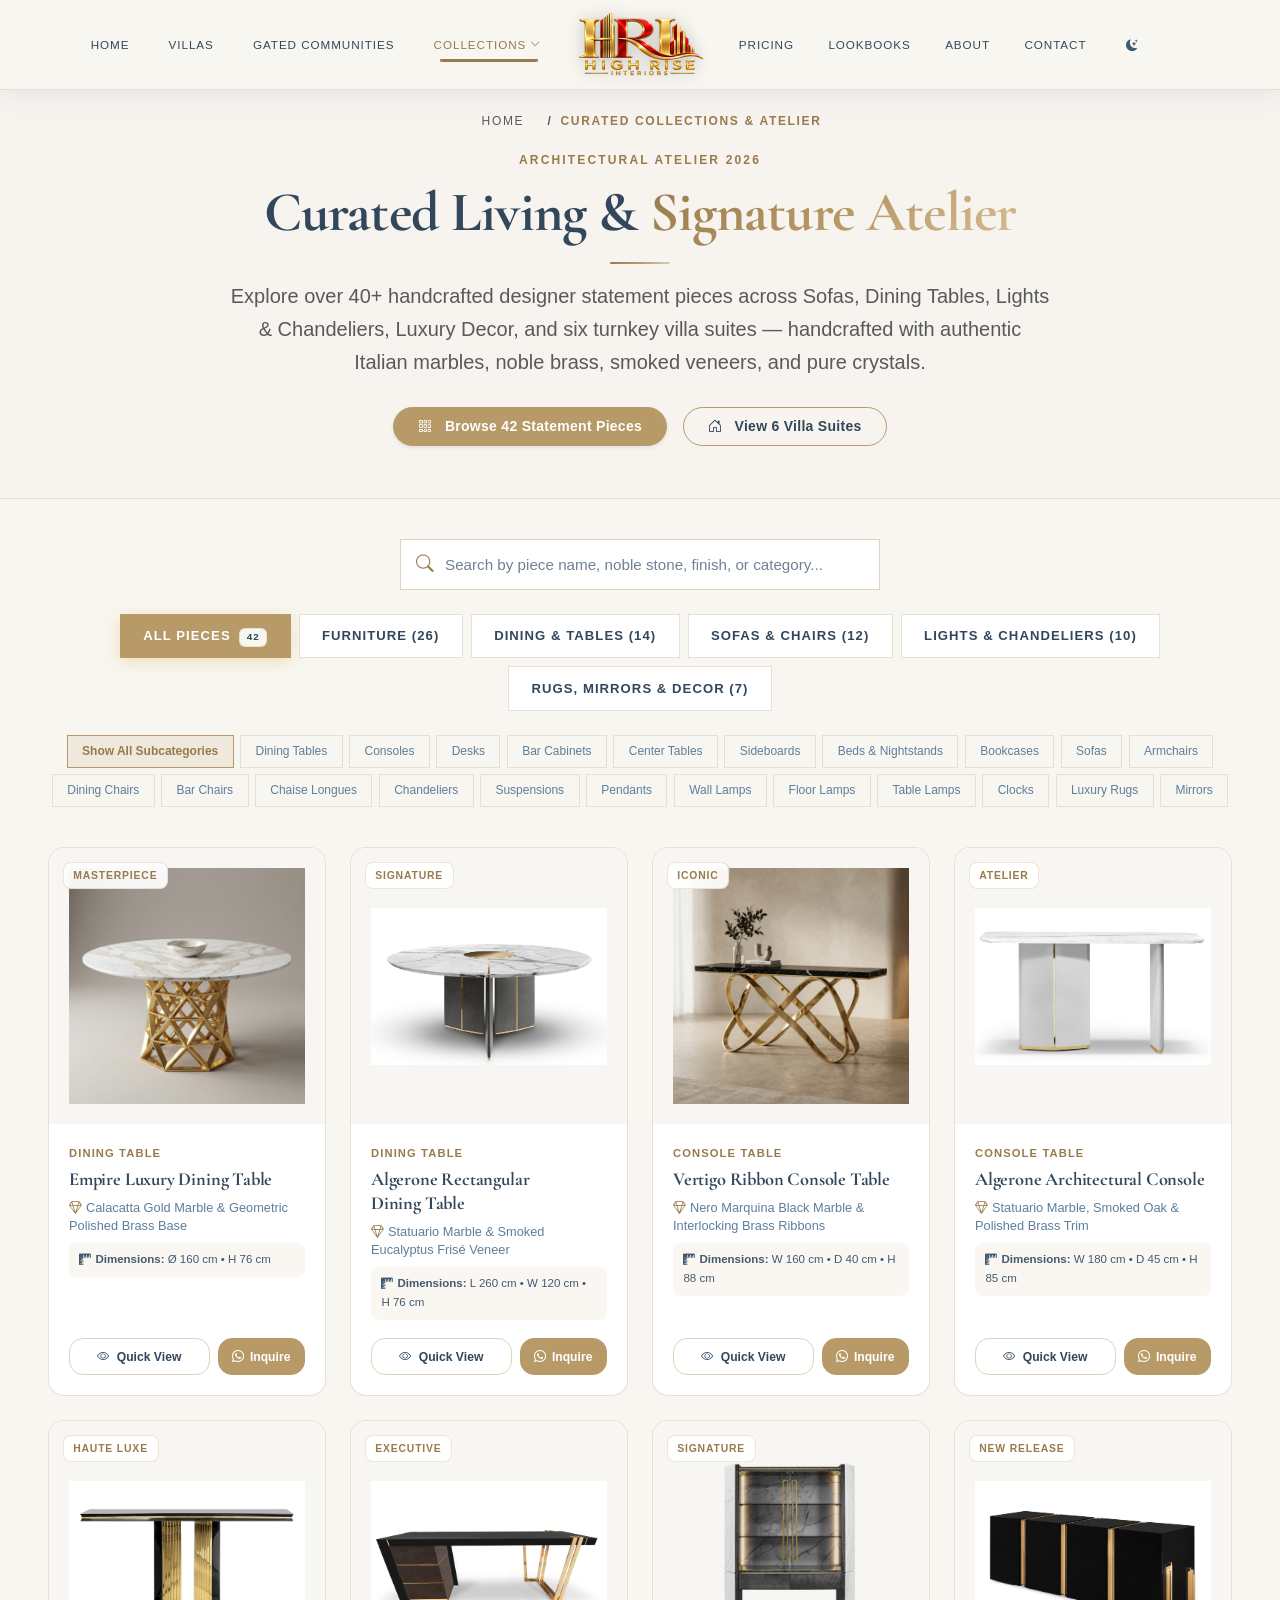
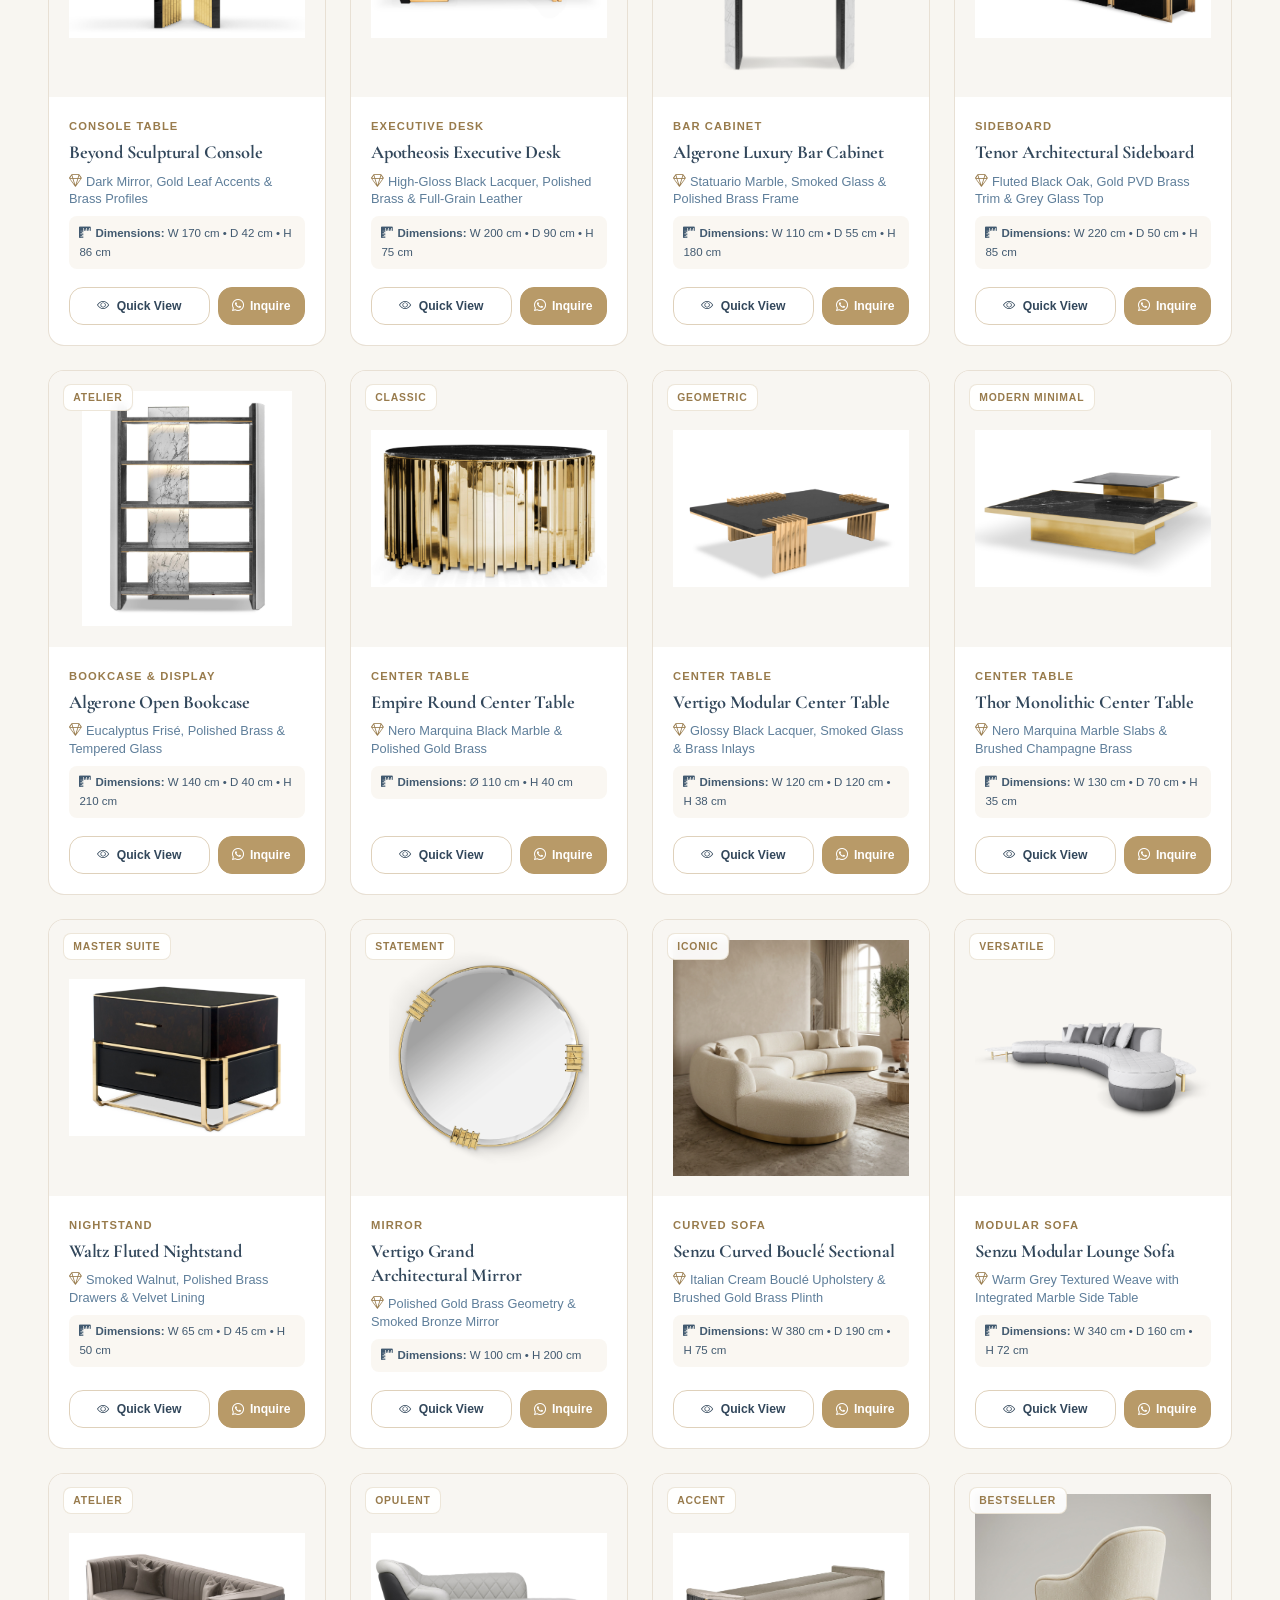
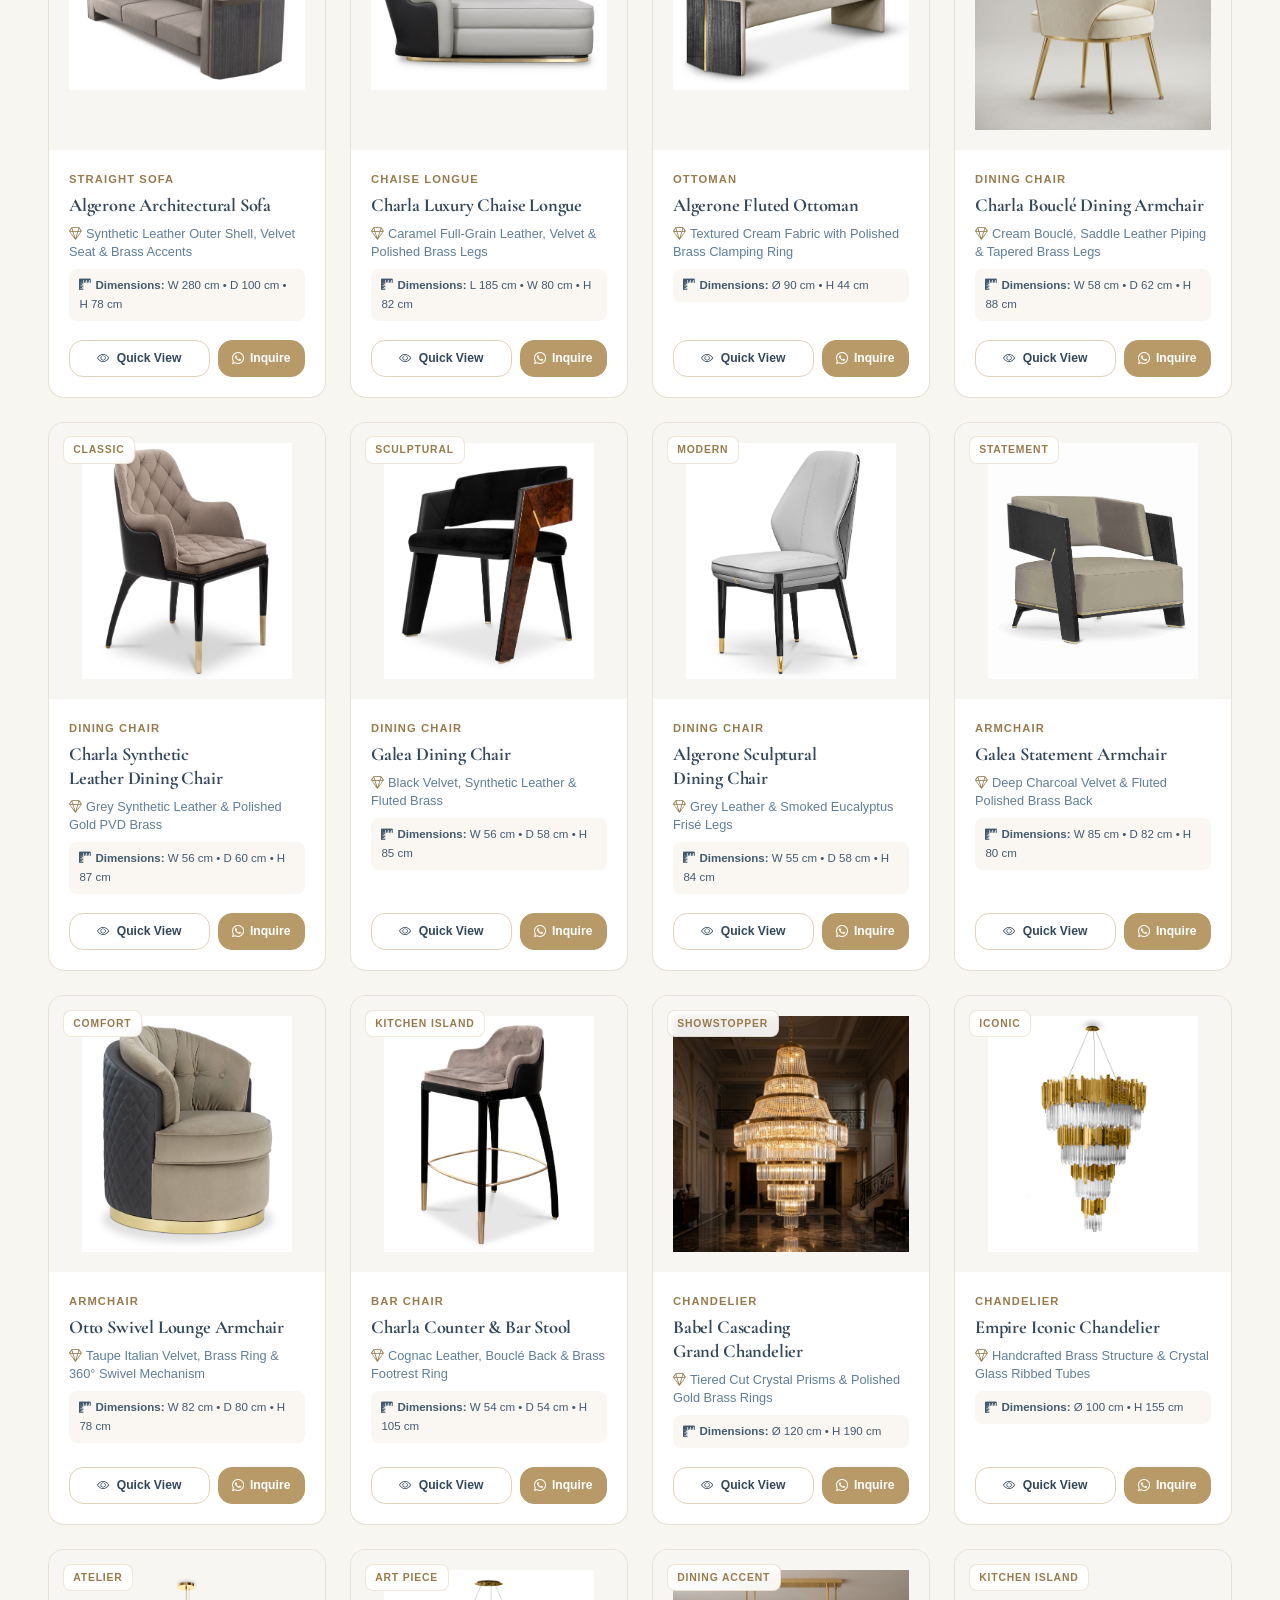
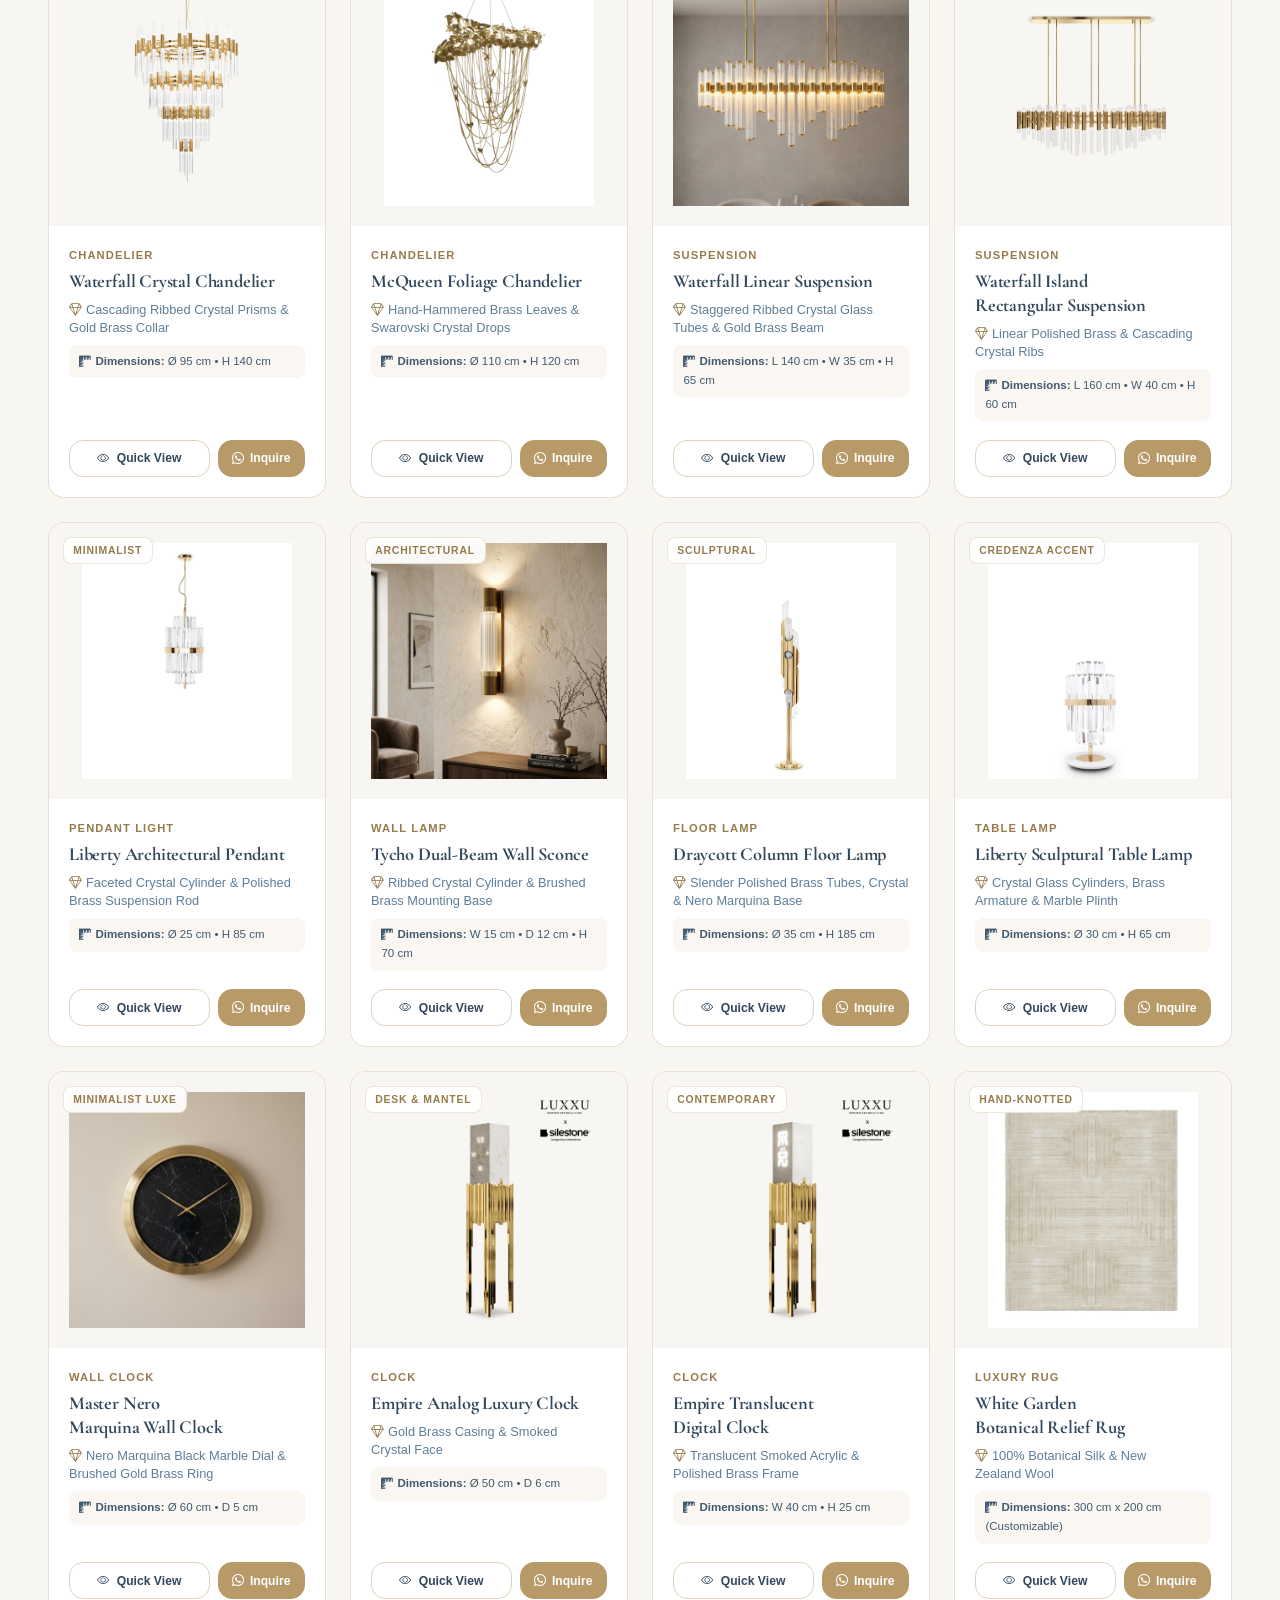
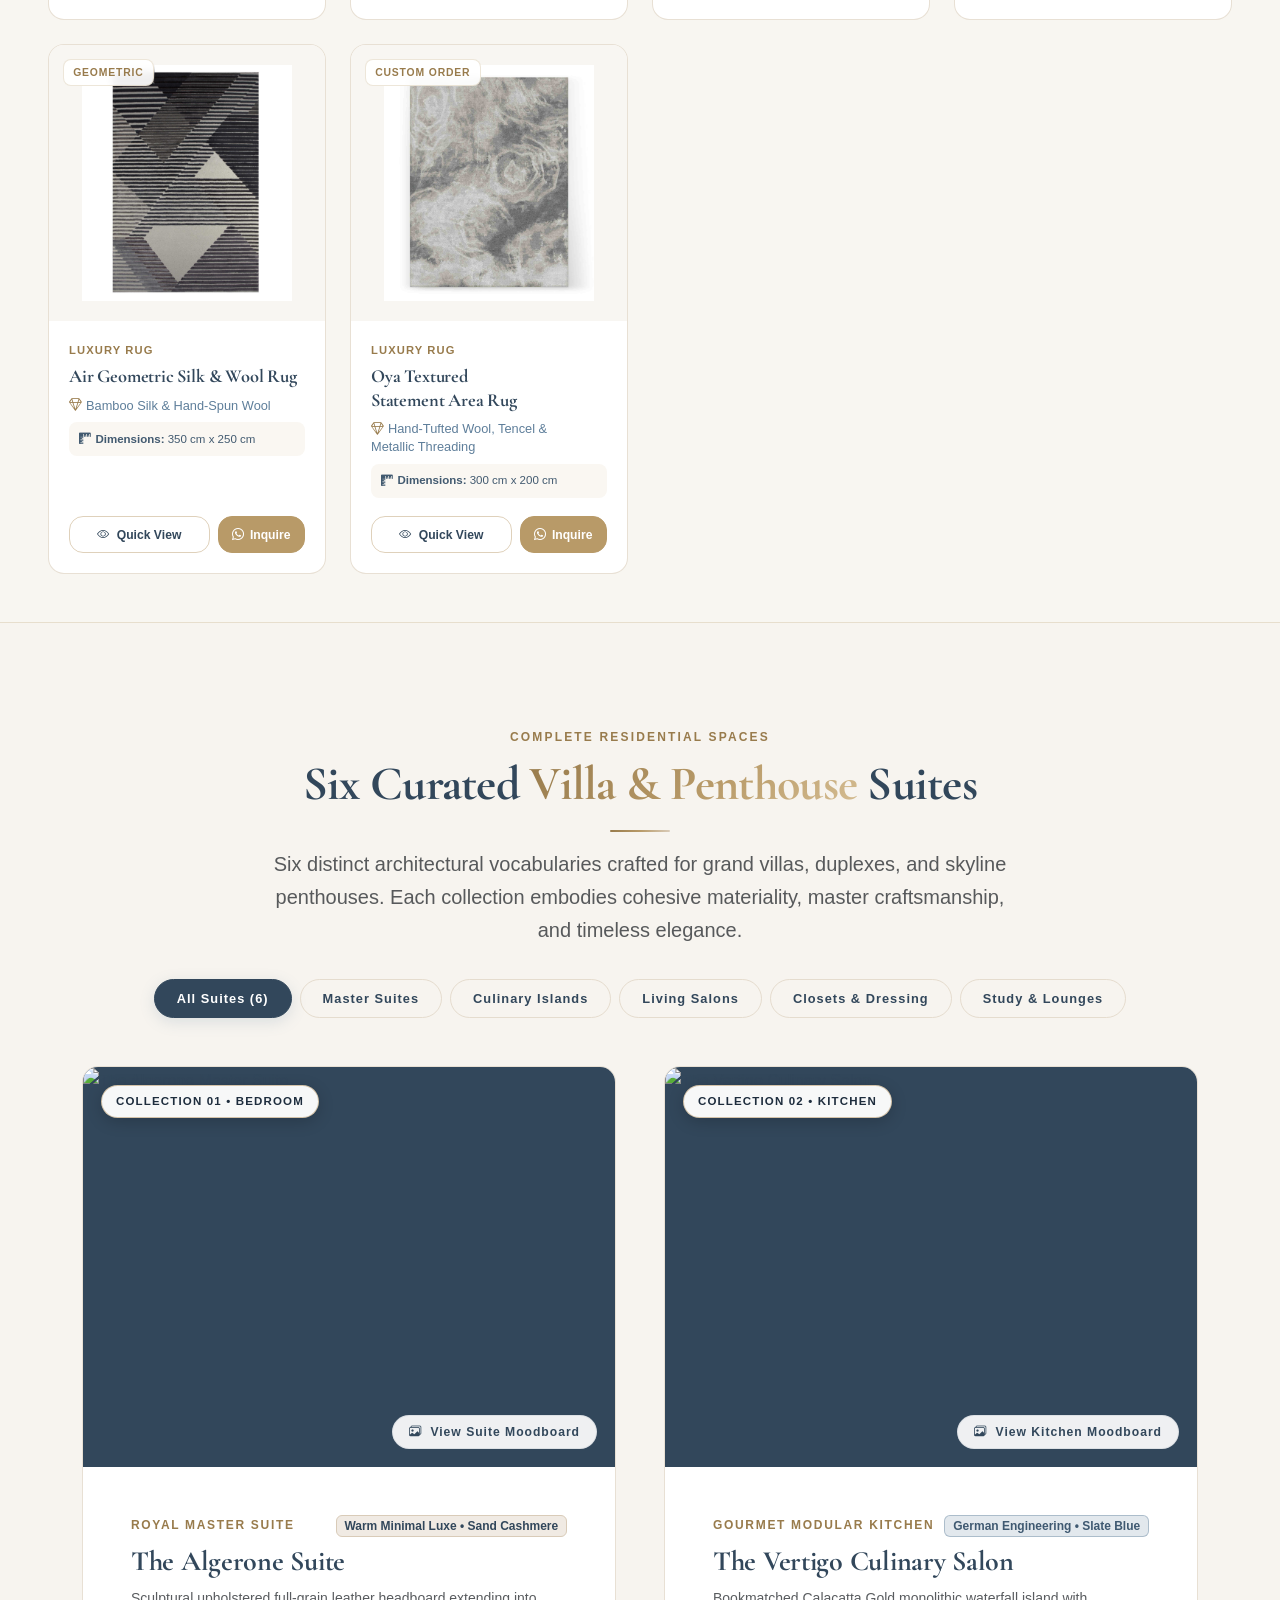
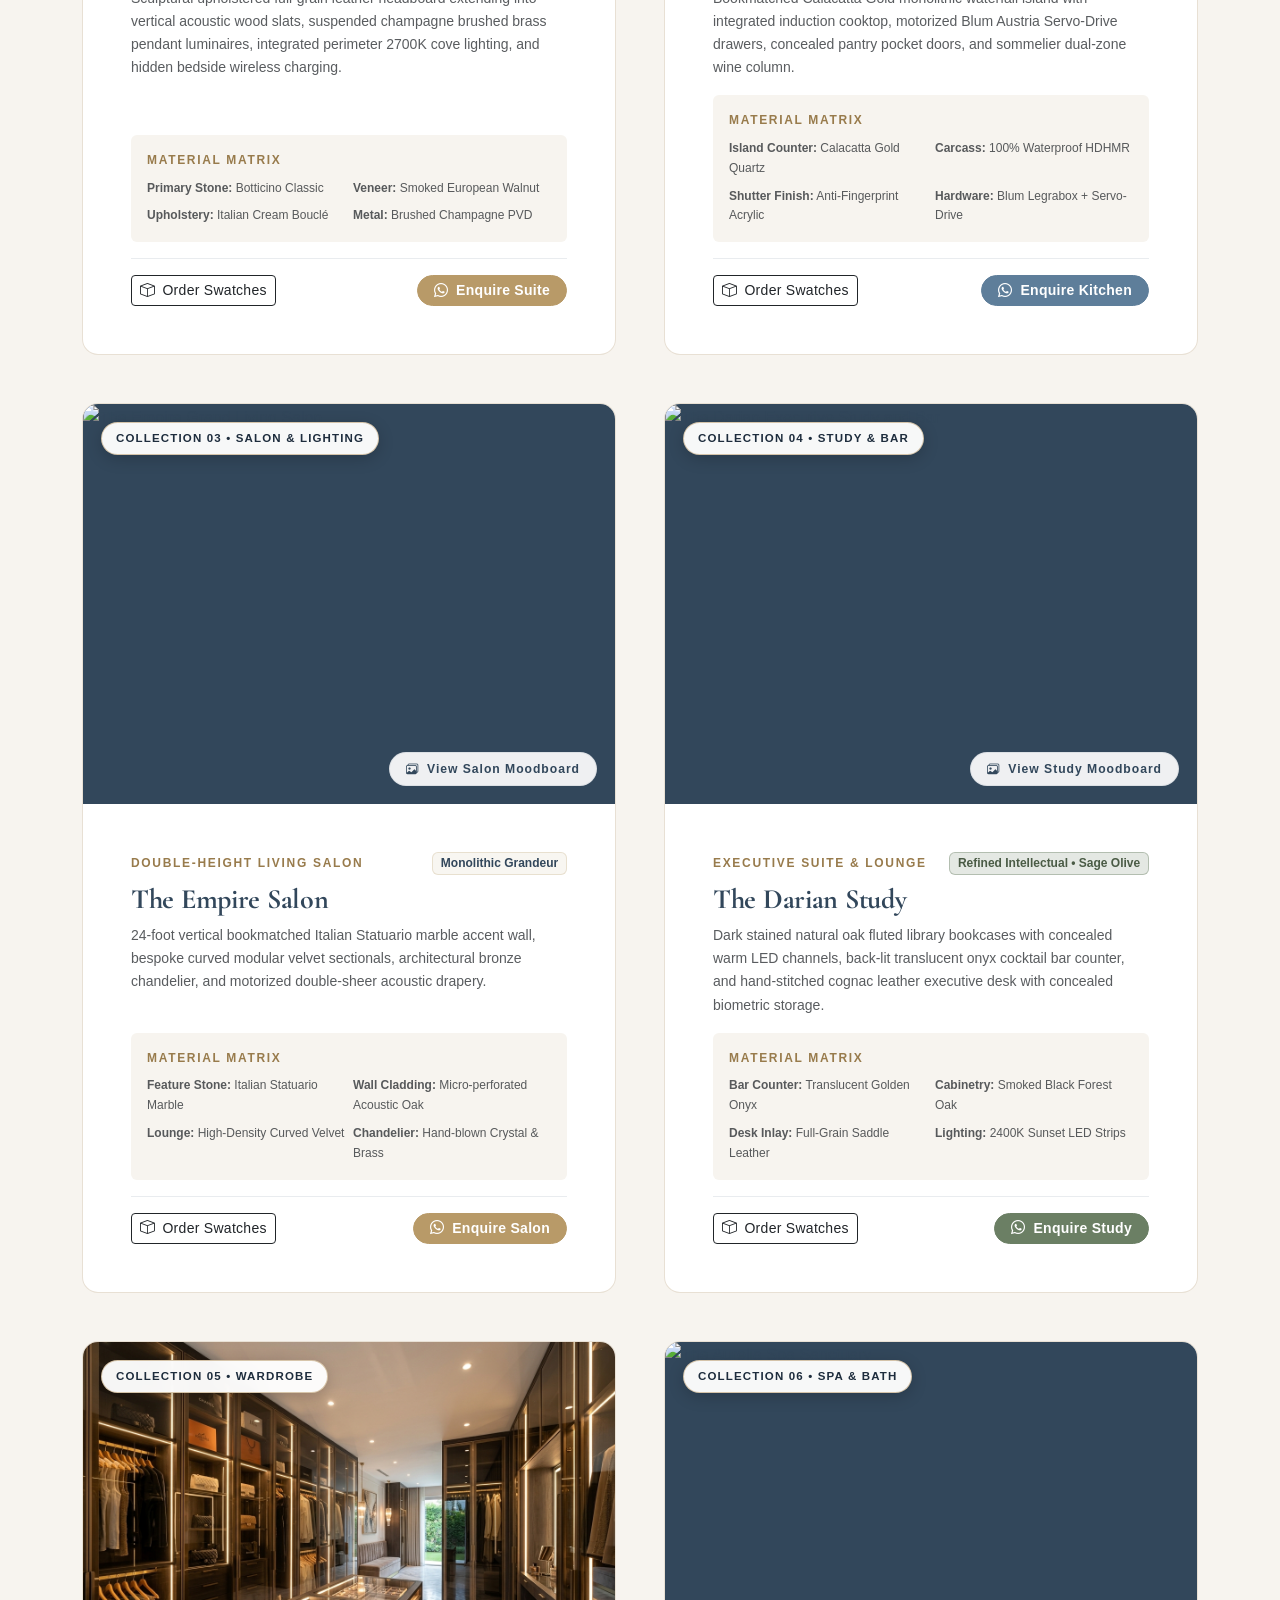
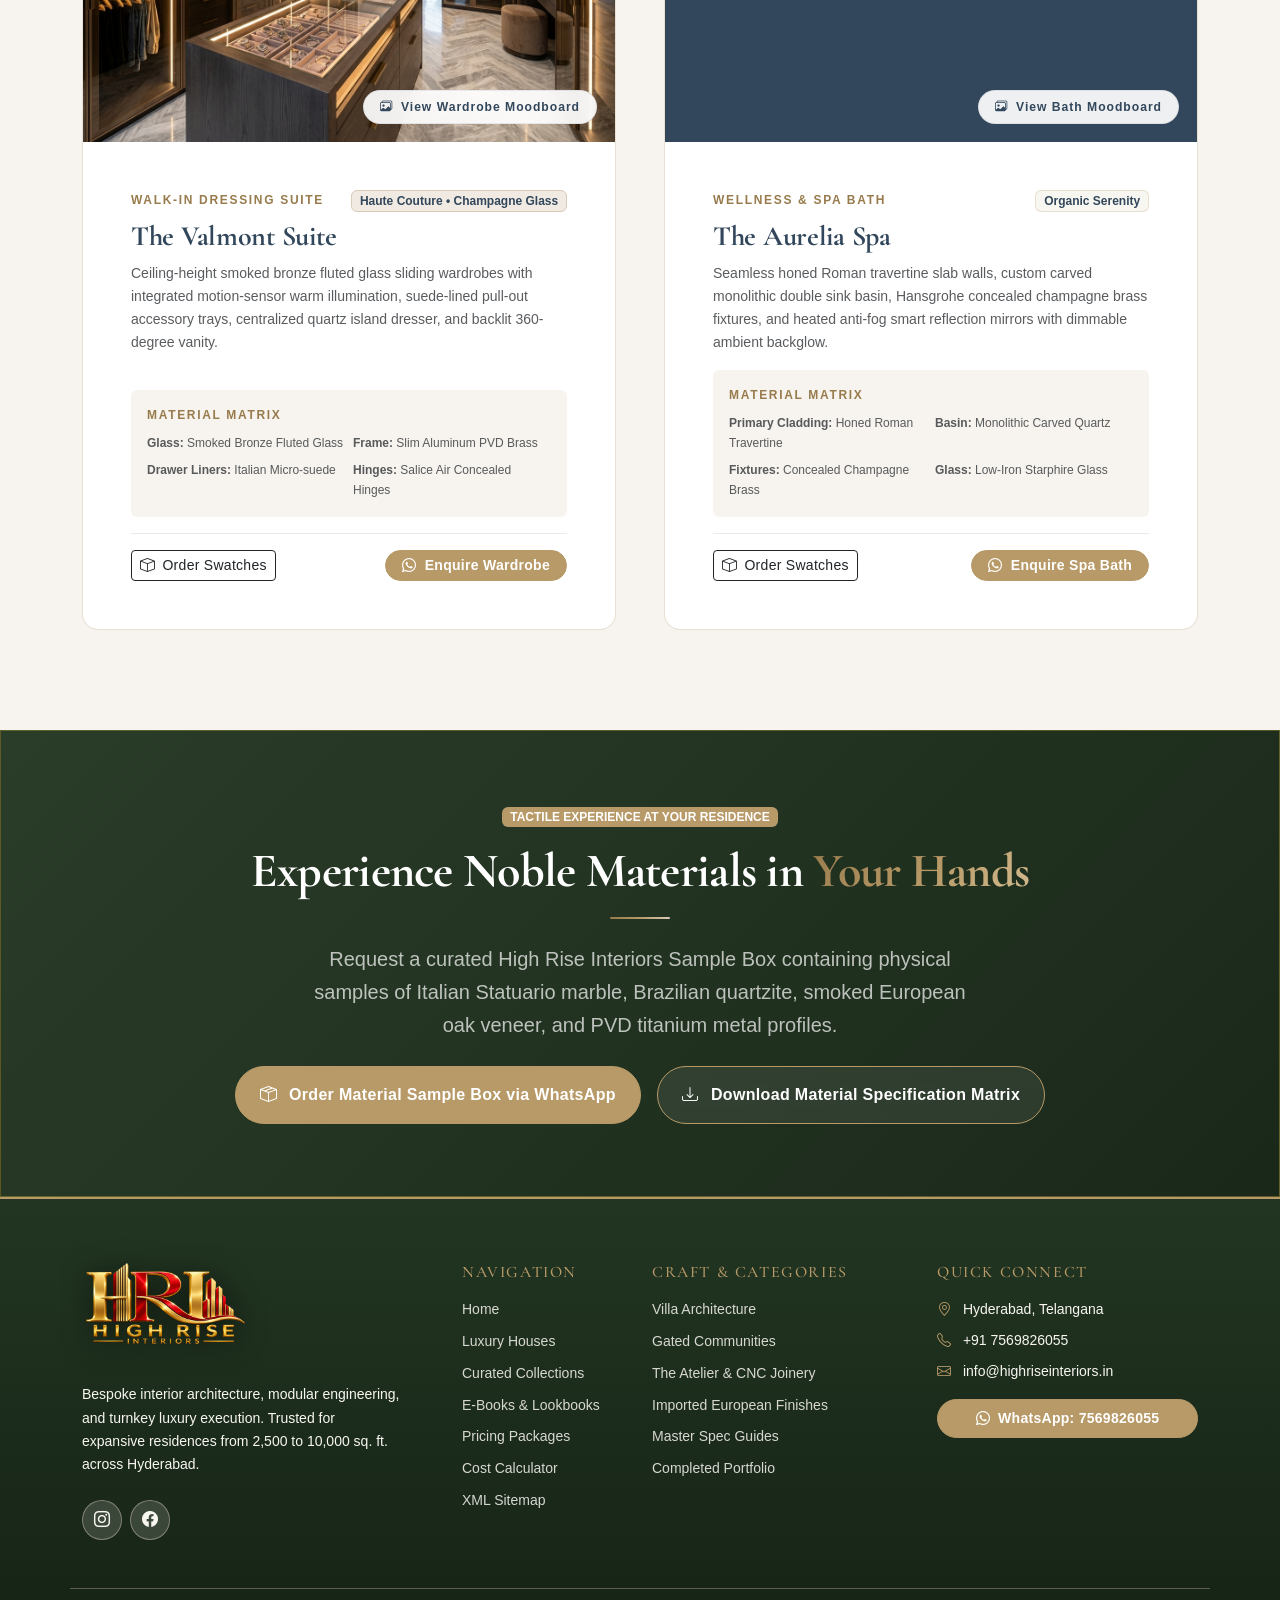
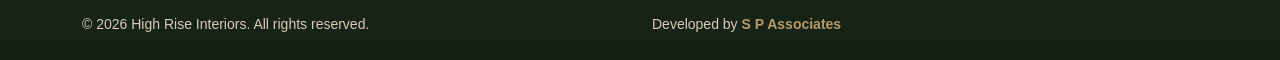
==== collections.html @ 517babac "Add info@highriseinteriors.in email and enable dual Email and WhatsApp form submission" ====
<!DOCTYPE html>
<html lang="en">

<head>
  <meta charset="UTF-8">
  <meta name="viewport" content="width=device-width, initial-scale=1.0">
  <meta http-equiv="X-UA-Compatible" content="ie=edge">
  <title>Curated Living Collections 2026 | Luxury Furniture & Decor | High Rise Interiors</title>
  <meta name="description"
    content="Discover High Rise Interiors' signature 2026 collections: Algerone Master Suite, Vertigo Culinary Island, Empire Living Salon, and Valmont Closets.">
  <meta name="keywords"
    content="interior collections hyderabad, luxury living room furniture, modular kitchen hyderabad, master bedroom design, walk in closet luxury, designer chandeliers hyderabad">
  <meta name="author" content="High Rise Interiors">
  <link rel="canonical" href="https://highriseinteriors.in/collections.html">

  <!-- Crawling & Indexing Directives -->
  <meta name="robots" content="index, follow, max-image-preview:large, max-snippet:-1, max-video-preview:-1">
  <meta name="googlebot" content="index, follow, max-image-preview:large, max-snippet:-1, max-video-preview:-1">
  <meta name="bingbot" content="index, follow, max-image-preview:large, max-snippet:-1, max-video-preview:-1">

  <!-- Alternate & Hreflang Tags -->
  <link rel="alternate" hreflang="en-IN" href="https://highriseinteriors.in/collections.html">
  <link rel="alternate" hreflang="x-default" href="https://highriseinteriors.in/collections.html">

  <!-- Local Hyderabad Geo SEO Tags -->
  <meta name="geo.region" content="IN-TG">
  <meta name="geo.placename" content="Hyderabad">
  <meta name="geo.position" content="17.385044;78.486671">
  <meta name="ICBM" content="17.385044, 78.486671">

  <!-- Mobile & PWA Theme Metadata -->
  <meta name="theme-color" content="#121212">
  <meta name="apple-mobile-web-app-capable" content="yes">
  <meta name="apple-mobile-web-app-status-bar-style" content="black-translucent">
  <meta name="apple-mobile-web-app-title" content="High Rise Interiors">
  <link rel="manifest" href="site.webmanifest">
  <link rel="apple-touch-icon" href="assets/images/favicon.png">
  <link rel="icon" type="image/png" href="assets/images/favicon.png">

  <!-- Open Graph / Facebook -->
  <meta property="og:locale" content="en_IN">
  <meta property="og:type" content="website">
  <meta property="og:site_name" content="High Rise Interiors">
  <meta property="og:title" content="Curated Living Collections 2026 | High Rise Interiors">
  <meta property="og:description"
    content="Signature interior languages balancing noble stones, fluted timbers, architectural lighting, and bespoke ergonomic furnishings.">
  <meta property="og:url" content="https://highriseinteriors.in/collections.html">
  <meta property="og:image" content="https://highriseinteriors.in/assets/images/balanced-luxury-interior.png">
  <meta property="og:image:secure_url" content="https://highriseinteriors.in/assets/images/balanced-luxury-interior.png">
  <meta property="og:image:width" content="1200">
  <meta property="og:image:height" content="630">
  <meta property="og:image:alt" content="High Rise Interiors - Curated Living Collections 2026">

  <!-- Twitter Card -->
  <meta name="twitter:card" content="summary_large_image">
  <meta name="twitter:title" content="Curated Living Collections 2026 | High Rise Interiors Hyderabad">
  <meta name="twitter:description"
    content="Explore bespoke furniture, statement chandeliers, and master wardrobe collections.">
  <meta name="twitter:image" content="https://highriseinteriors.in/assets/images/balanced-luxury-interior.png">
  <meta name="twitter:image:alt" content="High Rise Interiors - Curated Living Collections 2026">

  <!-- Schema.org JSON-LD Structured Data -->
  <script type="application/ld+json">
{
  "@context": "https://schema.org",
  "@graph": [
    {
      "@type": "CollectionPage",
      "@id": "https://highriseinteriors.in/collections.html#collection",
      "name": "Curated Living Collections 2026",
      "provider": {
        "@type": "HomeAndConstructionBusiness",
        "name": "High Rise Interiors",
        "url": "https://highriseinteriors.in/"
      },
      "description": "Signature interior languages balancing noble stones, fluted timbers, architectural lighting, and bespoke ergonomic furnishings."
    },
    {
      "@type": "BreadcrumbList",
      "@id": "https://highriseinteriors.in/collections.html#breadcrumb",
      "itemListElement": [
        {
          "@type": "ListItem",
          "position": 1,
          "name": "Home",
          "item": "https://highriseinteriors.in/"
        },
        {
          "@type": "ListItem",
          "position": 2,
          "name": "Collections 2026",
          "item": "https://highriseinteriors.in/collections.html"
        }
      ]
    }
  ]
}
  </script>

  <!-- Google Fonts -->
  <link rel="preconnect" href="https://fonts.googleapis.com">
  <link rel="preconnect" href="https://fonts.gstatic.com" crossorigin>
  <link
    href="https://fonts.googleapis.com/css2?family=Cormorant+Garamond:ital,wght@0,400;0,500;0,600;0,700;1,400&family=Montserrat:wght@300;400;500;600;700&family=Outfit:wght@300;400;500;600;700&display=swap"
    rel="stylesheet">

  <!-- Bootstrap 5.3.3 CSS -->
  <link href="https://cdn.jsdelivr.net/npm/bootstrap@5.3.3/dist/css/bootstrap.min.css" rel="stylesheet"
    integrity="sha384-QWTKZyjpPEjISv5WaRU9OFeRpok6YctnYmDr5pNlyT2bRjXh0JMhjY6hW+ALEwIH" crossorigin="anonymous">

  <!-- Bootstrap Icons -->
  <link rel="stylesheet" href="https://cdn.jsdelivr.net/npm/bootstrap-icons@1.11.3/font/bootstrap-icons.min.css">

  <!-- GLightbox CSS -->
  <link rel="stylesheet" href="https://cdn.jsdelivr.net/npm/glightbox/dist/css/glightbox.min.css">

  <!-- AOS CSS -->
  <link rel="stylesheet" href="https://cdn.jsdelivr.net/npm/aos@2.3.4/dist/aos.css">

  <!-- Core Stylesheet -->
  <link rel="stylesheet" href="css/style.css?v=3.3">

  <!-- Theme Initialization (Prevents flash of unstyled theme) -->
  <script>
    (function () {
      try {
        var savedTheme = localStorage.getItem('hri_theme');
        var prefersDark = window.matchMedia && window.matchMedia('(prefers-color-scheme: dark)').matches;
        var activeTheme = savedTheme ? savedTheme : (prefersDark ? 'dark' : 'light');
        document.documentElement.setAttribute('data-theme', activeTheme);
      } catch (e) { }
    })();
  </script>
</head>

<body class="bg-ivory text-charcoal">

  <!-- SCROLL PROGRESS INDICATOR -->
  <div id="scrollProgressBar" class="scroll-progress-bar" role="progressbar" aria-valuenow="0" aria-valuemin="0"
    aria-valuemax="100"></div>

  <!-- HEADER -->
  <header class="header-nav-wrapper header-solid fixed-top" id="mainHeader">
    <!-- MAIN NAVBAR -->
    <nav id="mainNavbar" class="navbar luxxu-navbar" aria-label="Main luxury navigation">
      <div class="luxxu-nav-container">

        <!-- Left Wing: Mobile Drawer Trigger + Desktop Navigation Links with Mega-Menus -->
        <div class="luxxu-nav-wing luxxu-nav-wing-left">
          <!-- Mobile & Tablet Offcanvas Drawer Toggle (Hidden on Desktop) -->
          <button class="luxxu-drawer-toggle d-xl-none d-flex align-items-center border-0 bg-transparent p-0"
            type="button" data-bs-toggle="offcanvas" data-bs-target="#luxxuMenuDrawer" aria-controls="luxxuMenuDrawer"
            aria-label="Toggle Navigation Menu">
            <span class="luxxu-hamburger-icon">
              <span></span>
              <span></span>
              <span></span>
            </span>
          </button>

          <!-- Left Navigation Links (Desktop) -->
          <ul class="luxxu-nav-list d-none d-xl-flex flex-row align-items-center mb-0 p-0">
            <li class="nav-item">
              <a class="nav-link" href="index.html">HOME</a>
            </li>
            <li class="nav-item">
              <a class="nav-link" href="villas.html">VILLAS</a>
            </li>
            <li class="nav-item">
              <a class="nav-link" href="gated-communities.html">GATED COMMUNITIES</a>
            </li>
                        <li class="nav-item dropdown collections-dropdown-item">
              <a class="nav-link dropdown-toggle" href="collections.html" id="collectionsMenuLink" role="button" data-bs-toggle="dropdown" aria-expanded="false">
                COLLECTIONS <i class="bi bi-chevron-down ms-1 dropdown-chevron"></i>
              </a>
              <div class="dropdown-menu luxxu-collections-dropdown shadow-luxury" aria-labelledby="collectionsMenuLink">
                <!-- TOP SECTION: FURNITURE & DECOR ITEMS -->
                <div class="collections-dropdown-section pb-2">
                  <span class="dropdown-header-tag">FURNITURE &amp; DECOR ITEMS</span>
                  <div class="collections-items-grid">
                    <a class="dropdown-item collections-sub-item" href="collections.html#upholstery">
                      <div class="collections-item-icon">
                        <svg xmlns="http://www.w3.org/2000/svg" width="16" height="16" viewBox="0 0 24 24" fill="currentColor">
                          <path d="M20 9V7c0-1.65-1.35-3-3-3H7C5.35 4 4 5.35 4 7v2c-1.1 0-2 .9-2 2v5c0 .55.45 1 1 1h1v2c0 .55.45 1 1 1s1-.45 1-1v-2h14v2c0 .55.45 1 1 1s1-.45 1-1v-2h1c.55 0 1-.45 1-1v-5c0-1.1-.9-2-2-2zm-14-2c0-.55.45-1 1-1h10c.55 0 1 .45 1 1v2H6V7zm14 7H4v-3c0-.55.45-1 1-1h14c.55 0 1 .45 1 1v3z"/>
                        </svg>
                      </div>
                      <div class="collections-item-text">
                        <span class="collections-item-title">Sofas &amp; Chairs</span>
                        <span class="collections-item-desc">Luxury Sofas, Armchairs &amp; Seating</span>
                      </div>
                    </a>
                    <a class="dropdown-item collections-sub-item" href="collections.html#casegoods">
                      <div class="collections-item-icon"><i class="bi bi-layers-fill"></i></div>
                      <div class="collections-item-text">
                        <span class="collections-item-title">Dining &amp; Tables</span>
                        <span class="collections-item-desc">Dining Tables, Desks &amp; Consoles</span>
                      </div>
                    </a>
                    <a class="dropdown-item collections-sub-item" href="collections.html#lighting">
                      <div class="collections-item-icon"><i class="bi bi-lamp-fill"></i></div>
                      <div class="collections-item-text">
                        <span class="collections-item-title">Lights &amp; Chandeliers</span>
                        <span class="collections-item-desc">Chandeliers, Pendants &amp; Sconces</span>
                      </div>
                    </a>
                    <a class="dropdown-item collections-sub-item" href="collections.html#complements">
                      <div class="collections-item-icon"><i class="bi bi-gem"></i></div>
                      <div class="collections-item-text">
                        <span class="collections-item-title">Rugs, Mirrors &amp; Decor</span>
                        <span class="collections-item-desc">Designer Rugs, Clocks &amp; Mirrors</span>
                      </div>
                    </a>
                    <a class="dropdown-item collections-sub-item collections-span-all" href="collections.html#productCatalogue">
                      <div class="collections-item-icon"><i class="bi bi-grid-3x3-gap-fill"></i></div>
                      <div class="collections-item-text">
                        <span class="collections-item-title">All 42 Furniture &amp; Decor Items</span>
                        <span class="collections-item-desc">Browse Full Handcrafted Catalogue</span>
                      </div>
                    </a>
                  </div>
                </div>

                <!-- BOTTOM SECTION: FULL HOUSES & VILLAS -->
                <div class="collections-dropdown-section houses-section pt-2">
                  <span class="dropdown-header-tag">FULL HOUSE &amp; VILLA DESIGNS</span>
                  <div class="collections-items-grid">
                    <a class="dropdown-item collections-sub-item" href="collections.html#villaSuites">
                      <div class="collections-item-icon"><i class="bi bi-house-door-fill"></i></div>
                      <div class="collections-item-text">
                        <span class="collections-item-title">Complete Villa Suites</span>
                        <span class="collections-item-desc">6 Turnkey Ready-to-Live Sets</span>
                      </div>
                    </a>
                    <a class="dropdown-item collections-sub-item" href="luxury-houses.html">
                      <div class="collections-item-icon"><i class="bi bi-buildings-fill"></i></div>
                      <div class="collections-item-text">
                        <span class="collections-item-title">Luxury Houses &amp; Estates</span>
                        <span class="collections-item-desc">Grand Mansions &amp; Villas</span>
                      </div>
                    </a>
                  </div>
                </div>

                <div class="collections-dropdown-footer">
                  <a href="collections.html" class="d-flex align-items-center justify-content-between text-decoration-none">
                    <span class="extra-small text-uppercase tracking-wider fw-bold text-gold-dark">
                      <i class="bi bi-eye me-1"></i> Open Full Interactive Lookbook &amp; Catalogue
                    </span>
                    <i class="bi bi-arrow-right text-gold-dark"></i>
                  </a>
                </div>
              </div>
            </li>
          </ul>
        </div>

        <!-- Center Brand: Absolute Dead Center Anchor -->
        <a class="navbar-brand luxxu-brand-center text-center d-flex align-items-center justify-content-center" href="index.html" aria-label="High Rise Interiors Home">
          <img src="assets/images/logo.png" alt="High Rise Interiors" class="luxxu-brand-logo" width="130" height="65">
        </a>

        <!-- Right Wing: Secondary Editorial Links + Search Trigger -->
        <div class="luxxu-nav-wing luxxu-nav-wing-right">
          <!-- Right Navigation Links (Desktop) -->
          <ul class="luxxu-nav-list d-none d-xl-flex flex-row align-items-center mb-0 p-0">
            <li class="nav-item"><a class="nav-link" href="index.html#pricing">PRICING</a></li>
            <li class="nav-item"><a class="nav-link" href="downloads.html">LOOKBOOKS</a></li>
            <li class="nav-item"><a class="nav-link" href="index.html#about">ABOUT</a></li>
            <li class="nav-item"><a class="nav-link" href="index.html#contact">CONTACT</a></li>
            <!-- Theme Toggle -->
            <li class="nav-item">
              <button id="themeToggleBtn" class="nav-link theme-toggle-btn border-0 bg-transparent" type="button" aria-label="Toggle dark/light mode" title="Toggle theme">
                <i class="bi bi-moon-stars-fill theme-icon-moon"></i>
                <i class="bi bi-sun-fill theme-icon-sun d-none" style="color: #FFD54F !important; filter: drop-shadow(0 0 6px rgba(255, 213, 79, 0.9)) !important;"></i>
              </button>
            </li>
          </ul>

          <!-- Mobile Theme Toggle -->
          <button id="mobileThemeToggleBtn" class="theme-toggle-btn mobile-theme-toggle d-xl-none border-0 bg-transparent p-1" type="button" aria-label="Toggle dark/light mode" title="Toggle theme">
            <i class="bi bi-moon-stars-fill theme-icon-moon"></i>
            <i class="bi bi-sun-fill theme-icon-sun d-none" style="color: #FFD54F !important; filter: drop-shadow(0 0 6px rgba(255, 213, 79, 0.9)) !important;"></i>
          </button>
        </div>

      </div>
    </nav>
  </header>

  <!-- OFFCANVAS DRAWER -->
  <div class="offcanvas offcanvas-start offcanvas-luxxu" tabindex="-1" id="luxxuMenuDrawer"
    aria-labelledby="luxxuMenuDrawerLabel" data-lenis-prevent>
    <div class="offcanvas-header p-4 border-bottom border-gold-light">
      <div class="d-flex align-items-center" id="luxxuMenuDrawerLabel">
        <a href="index.html" class="d-inline-block text-decoration-none" aria-label="High Rise Interiors Home" data-bs-dismiss="offcanvas">
          <img src="assets/images/logo.png" alt="High Rise Interiors" class="drawer-brand-logo" width="120" height="60">
        </a>
      </div>
      <div class="d-flex align-items-center gap-2">
        <button class="theme-toggle-btn border-0 bg-transparent p-1 text-charcoal" type="button" aria-label="Toggle dark/light mode" title="Toggle theme">
          <i class="bi bi-moon-stars-fill theme-icon-moon fs-5"></i>
          <i class="bi bi-sun-fill theme-icon-sun fs-5 d-none" style="color: #FFD54F !important; filter: drop-shadow(0 0 6px rgba(255, 213, 79, 0.9)) !important;"></i>
        </button>
        <button type="button" class="btn-close text-reset shadow-none" data-bs-dismiss="offcanvas"
          aria-label="Close menu"></button>
      </div>
    </div>

    <div class="offcanvas-body p-4 d-flex flex-column" data-lenis-prevent>
            <!-- Navigation Links (Matching Desktop Navbar) -->
      <ul class="nav flex-column luxxu-drawer-links gap-2 mb-4">
        <li class="nav-item"><a class="nav-link" href="index.html">HOME</a></li>
        <li class="nav-item"><a class="nav-link" href="villas.html">VILLAS</a></li>
        <li class="nav-item"><a class="nav-link" href="gated-communities.html">GATED COMMUNITIES</a></li>
        <li class="nav-item">
          <div class="d-flex align-items-center justify-content-between">
            <a class="nav-link flex-grow-1 active" href="collections.html">COLLECTIONS</a>
            <button class="btn btn-sm text-gold-dark p-2 border-0 bg-transparent drawer-sub-toggle" type="button" data-bs-toggle="collapse" data-bs-target="#collectionsSubmenu" aria-expanded="true" aria-label="Toggle Collections Submenu">
              <i class="bi bi-chevron-down"></i>
            </button>
          </div>
          <div class="collapse luxxu-drawer-sublist ps-3" id="collectionsSubmenu">
            <span class="drawer-subgroup-label text-gold-dark extra-small fw-bold text-uppercase tracking-wider d-block pt-2 pb-1">
              FURNITURE &amp; DECOR ITEMS
            </span>
            <ul class="nav flex-column gap-1 py-1">
              <li class="nav-item">
                <a class="nav-link drawer-sub-link" href="collections.html#upholstery">
                  <svg xmlns="http://www.w3.org/2000/svg" width="15" height="15" viewBox="0 0 24 24" fill="currentColor" class="me-2 text-gold-dark" style="flex-shrink:0;">
                    <path d="M20 9V7c0-1.65-1.35-3-3-3H7C5.35 4 4 5.35 4 7v2c-1.1 0-2 .9-2 2v5c0 .55.45 1 1 1h1v2c0 .55.45 1 1 1s1-.45 1-1v-2h14v2c0 .55.45 1 1 1s1-.45 1-1v-2h1c.55 0 1-.45 1-1v-5c0-1.1-.9-2-2-2zm-14-2c0-.55.45-1 1-1h10c.55 0 1 .45 1 1v2H6V7zm14 7H4v-3c0-.55.45-1 1-1h14c.55 0 1 .45 1 1v3z"/>
                  </svg> Sofas &amp; Chairs
                </a>
              </li>
              <li class="nav-item">
                <a class="nav-link drawer-sub-link" href="collections.html#casegoods">
                  <i class="bi bi-layers-fill me-2 text-gold-dark"></i> Dining &amp; Tables
                </a>
              </li>
              <li class="nav-item">
                <a class="nav-link drawer-sub-link" href="collections.html#lighting">
                  <i class="bi bi-lamp me-2 text-gold-dark"></i> Lights &amp; Chandeliers
                </a>
              </li>
              <li class="nav-item">
                <a class="nav-link drawer-sub-link" href="collections.html#complements">
                  <i class="bi bi-gem me-2 text-gold-dark"></i> Rugs, Mirrors &amp; Decor
                </a>
              </li>
              <li class="nav-item">
                <a class="nav-link drawer-sub-link" href="collections.html#productCatalogue">
                  <i class="bi bi-grid-3x3-gap me-2 text-gold-dark"></i> All 42 Furniture Items
                </a>
              </li>
            </ul>

            <span class="drawer-subgroup-label text-gold-dark extra-small fw-bold text-uppercase tracking-wider d-block pt-2 pb-1 border-top border-gold-light mt-1">
              FULL HOUSE &amp; VILLA DESIGNS
            </span>
            <ul class="nav flex-column gap-1 py-1">
              <li class="nav-item">
                <a class="nav-link drawer-sub-link" href="collections.html#villaSuites">
                  <i class="bi bi-house-door me-2 text-gold-dark"></i> Complete Villa Suites (6 Sets)
                </a>
              </li>
              <li class="nav-item">
                <a class="nav-link drawer-sub-link" href="luxury-houses.html">
                  <i class="bi bi-buildings me-2 text-gold-dark"></i> Luxury Houses &amp; Estates
                </a>
              </li>
            </ul>
          </div>
        </li>
        <li class="nav-item"><a class="nav-link" href="index.html#pricing">PRICING</a></li>
        <li class="nav-item"><a class="nav-link" href="downloads.html">LOOKBOOKS</a></li>
        <li class="nav-item"><a class="nav-link" href="index.html#about">ABOUT</a></li>
        <li class="nav-item"><a class="nav-link" href="index.html#contact">CONTACT</a></li>
      </ul>

      <!-- Theme Switch in Drawer -->
      <div class="d-flex align-items-center justify-content-between p-3 rounded bg-warm mb-4 border border-gold-light">
        <div class="d-flex align-items-center gap-2">
          <i class="bi bi-moon-stars-fill text-gold-dark"></i>
          <span class="small fw-semibold text-charcoal">Dark Mode</span>
        </div>
        <div class="form-check form-switch m-0">
          <input class="form-check-input theme-switch-input" type="checkbox" role="switch" id="drawerThemeSwitch" aria-label="Toggle dark mode">
        </div>
      </div>

      <div class="drawer-footer pt-3 border-top border-gold-light mt-auto">
        <div class="d-grid gap-2 mb-3">
          <a href="https://wa.me/917569826055" target="_blank" rel="noopener noreferrer"
            class="btn btn-gold py-2 text-center text-decoration-none">
            <i class="bi bi-whatsapp me-2"></i> WhatsApp: 7569826055
          </a>
        </div>
        <p class="text-muted extra-small text-center mb-0">High Rise Interiors • Hyderabad, Telangana</p>
      </div>
    </div>
  </div>

  <main id="mainContent" style="padding-top: 76px;">
    <!-- HERO HEADER -->
    <!-- UNIFIED HERO HEADER -->
    <section class="pt-4 pb-5 bg-warm border-bottom border-gold-light position-relative">
      <div class="container text-center py-2" data-aos="fade-up">
        <nav aria-label="breadcrumb" class="mb-3">
          <ol class="breadcrumb justify-content-center extra-small text-uppercase tracking-wider mb-0">
            <li class="breadcrumb-item"><a href="index.html" class="text-decoration-none text-muted">Home</a></li>
            <li class="breadcrumb-item active text-gold-dark fw-bold" aria-current="page">Curated Collections & Atelier</li>
          </ol>
        </nav>
        <span class="section-badge mb-2">ARCHITECTURAL ATELIER 2026</span>
        <h1 class="display-4 font-serif fw-bold text-charcoal mb-3">
          Curated Living & <span class="text-gold-gradient">Signature Atelier</span>
        </h1>
        <div class="gold-divider mx-auto mb-3"></div>
        <p class="text-muted mx-auto lead" style="max-width: 820px;">
          Explore over 40+ handcrafted designer statement pieces across Sofas, Dining Tables, Lights &amp; Chandeliers, Luxury Decor, and six turnkey villa suites — handcrafted with authentic Italian marbles, noble brass, smoked veneers, and pure crystals.
        </p>

        <!-- Quick Jump Buttons to Pieces & Suites -->
        <div class="d-flex flex-wrap justify-content-center gap-3 mt-4 pt-1">
          <a href="#productCatalogue" class="btn btn-gold btn-sm px-4 py-2 rounded-pill text-decoration-none shadow-sm">
            <i class="bi bi-grid-3x3-gap me-2"></i> Browse 42 Statement Pieces
          </a>
          <a href="#villaSuites" class="btn btn-luxury-outline btn-sm px-4 py-2 rounded-pill text-decoration-none">
            <i class="bi bi-house-door me-2"></i> View 6 Villa Suites
          </a>
        </div>
      </div>
    </section>

    <!-- PRODUCT CATALOGUE SECTION (LUXXU-STYLE) -->
    <section class="pt-4 pb-5 product-catalogue-section" id="productCatalogue">
      <span id="furniture" class="position-absolute" style="top: -100px;"></span>
      <div class="container-fluid px-lg-5">
        
        <!-- Search Bar -->
        <div class="text-center mb-4" data-aos="fade-up">
          <div class="product-search-wrapper my-3">
            <i class="bi bi-search product-search-icon"></i>
            <input type="text" id="productSearchInput" class="product-search-input" placeholder="Search by piece name, noble stone, finish, or category...">
          </div>
        </div>

        <!-- Main Category Tabs (Exact Luxxu Match: Casegoods, Upholstery, Lighting, Complements) -->
        <div class="product-main-tabs" data-aos="fade-up" data-aos-delay="50">
          <button type="button" class="product-main-tab-btn active" data-tab="all">
            All Pieces <span class="badge bg-ivory text-charcoal ms-1 border border-gold-light">42</span>
          </button>
          <button type="button" class="product-main-tab-btn" data-tab="furniture" id="tabFurniture">
            Furniture (26)
          </button>
          <button type="button" class="product-main-tab-btn" data-tab="casegoods" id="tabCasegoods">
            Dining &amp; Tables (14)
          </button>
          <button type="button" class="product-main-tab-btn" data-tab="upholstery" id="tabUpholstery">
            Sofas &amp; Chairs (12)
          </button>
          <button type="button" class="product-main-tab-btn" data-tab="lighting" id="tabLighting">
            Lights &amp; Chandeliers (10)
          </button>
          <button type="button" class="product-main-tab-btn" data-tab="complements" id="tabComplements">
            Rugs, Mirrors &amp; Decor (7)
          </button>
        </div>

        <!-- Subcategory Filter Pills (Granular Luxxu Subcategories) -->
        <div class="product-sub-filters" data-aos="fade-up" data-aos-delay="100">
          <button type="button" class="product-sub-btn active" data-sub="all">Show All Subcategories</button>
          <button type="button" class="product-sub-btn" data-sub="dining-tables">Dining Tables</button>
          <button type="button" class="product-sub-btn" data-sub="consoles">Consoles</button>
          <button type="button" class="product-sub-btn" data-sub="desks">Desks</button>
          <button type="button" class="product-sub-btn" data-sub="bar-cabinets">Bar Cabinets</button>
          <button type="button" class="product-sub-btn" data-sub="center-tables">Center Tables</button>
          <button type="button" class="product-sub-btn" data-sub="sideboards">Sideboards</button>
          <button type="button" class="product-sub-btn" data-sub="nightstands" id="subBeds">Beds & Nightstands</button>
          <button type="button" class="product-sub-btn" data-sub="bookcases">Bookcases</button>
          <button type="button" class="product-sub-btn" data-sub="sofas">Sofas</button>
          <button type="button" class="product-sub-btn" data-sub="armchairs">Armchairs</button>
          <button type="button" class="product-sub-btn" data-sub="dining-chairs">Dining Chairs</button>
          <button type="button" class="product-sub-btn" data-sub="bar-chairs">Bar Chairs</button>
          <button type="button" class="product-sub-btn" data-sub="chaise-longues">Chaise Longues</button>
          <button type="button" class="product-sub-btn" data-sub="chandeliers">Chandeliers</button>
          <button type="button" class="product-sub-btn" data-sub="suspensions">Suspensions</button>
          <button type="button" class="product-sub-btn" data-sub="pendants">Pendants</button>
          <button type="button" class="product-sub-btn" data-sub="wall-lamps">Wall Lamps</button>
          <button type="button" class="product-sub-btn" data-sub="floor-lamps">Floor Lamps</button>
          <button type="button" class="product-sub-btn" data-sub="table-lamps">Table Lamps</button>
          <button type="button" class="product-sub-btn" data-sub="clocks">Clocks</button>
          <button type="button" class="product-sub-btn" data-sub="rugs">Luxury Rugs</button>
          <button type="button" class="product-sub-btn" data-sub="mirrors">Mirrors</button>
        </div>

        <!-- Product Grid -->
        <div class="row g-4" id="productGridContainer">
          
      <div class="col-sm-6 col-lg-4 col-xl-3 product-item-col" 
           data-category="casegoods" 
           data-subcategory="dining-tables"
           data-title="empire luxury dining table"
           data-materials="calacatta gold marble & geometric polished brass base"
           id="dining-tables">
        <div class="product-card">
          <div class="product-img-wrap">
            <span class="product-badge-tag">Masterpiece</span>
            <img src="assets/images/products/empire_dining_table.jpg" alt="Empire Luxury Dining Table" class="product-img" loading="lazy">
          </div>
          <div class="product-card-body">
            <span class="product-subcat-label">Dining Table</span>
            <h3 class="product-title">Empire Luxury Dining Table</h3>
            <p class="product-materials mb-2"><i class="bi bi-gem text-gold-dark me-1"></i>Calacatta Gold Marble & Geometric Polished Brass Base</p>
            <div class="product-meta-specs">
              <i class="bi bi-rulers me-1"></i><strong>Dimensions:</strong> Ø 160 cm • H 76 cm
            </div>
            <div class="product-card-actions">
              <button type="button" class="btn-product-spec open-product-quickview"
                      data-title="Empire Luxury Dining Table"
                      data-subcat="Dining Table"
                      data-materials="Calacatta Gold Marble & Geometric Polished Brass Base"
                      data-dimensions="Ø 160 cm • H 76 cm"
                      data-desc="A breathtaking circular centerpiece crafted from bookmatched Calacatta marble on a faceted geometric polished brass architectural pedestal."
                      data-image="assets/images/products/empire_dining_table.jpg">
                <i class="bi bi-eye me-1"></i> Quick View
              </button>
              <a href="https://wa.me/917569826055?text=Hello%20High%20Rise%20Interiors,%20I%20am%20interested%20in%20customizing%20the%20Empire%20Luxury%20Dining%20Table%20(Calacatta%20Gold%20Marble%20%26%20Geometric%20Polished%20Brass%20Base)." 
                 target="_blank" rel="noopener noreferrer" class="btn-product-inquire" title="Inquire on WhatsApp">
                <i class="bi bi-whatsapp"></i> Inquire
              </a>
            </div>
          </div>
        </div>
      </div>

      <div class="col-sm-6 col-lg-4 col-xl-3 product-item-col" 
           data-category="casegoods" 
           data-subcategory="dining-tables"
           data-title="algerone rectangular dining table"
           data-materials="statuario marble & smoked eucalyptus frisé veneer"
           id="dining-tables">
        <div class="product-card">
          <div class="product-img-wrap">
            <span class="product-badge-tag">Signature</span>
            <img src="assets/images/products/algerone_dining_table.png" alt="Algerone Rectangular Dining Table" class="product-img" loading="lazy">
          </div>
          <div class="product-card-body">
            <span class="product-subcat-label">Dining Table</span>
            <h3 class="product-title">Algerone Rectangular Dining Table</h3>
            <p class="product-materials mb-2"><i class="bi bi-gem text-gold-dark me-1"></i>Statuario Marble & Smoked Eucalyptus Frisé Veneer</p>
            <div class="product-meta-specs">
              <i class="bi bi-rulers me-1"></i><strong>Dimensions:</strong> L 260 cm • W 120 cm • H 76 cm
            </div>
            <div class="product-card-actions">
              <button type="button" class="btn-product-spec open-product-quickview"
                      data-title="Algerone Rectangular Dining Table"
                      data-subcat="Dining Table"
                      data-materials="Statuario Marble & Smoked Eucalyptus Frisé Veneer"
                      data-dimensions="L 260 cm • W 120 cm • H 76 cm"
                      data-desc="Imposing architectural rectangular dining table showcasing polished Italian Statuario marble with geometric timber legs and brass accents."
                      data-image="assets/images/products/algerone_dining_table.png">
                <i class="bi bi-eye me-1"></i> Quick View
              </button>
              <a href="https://wa.me/917569826055?text=Hello%20High%20Rise%20Interiors,%20I%20am%20interested%20in%20customizing%20the%20Algerone%20Rectangular%20Dining%20Table%20(Statuario%20Marble%20%26%20Smoked%20Eucalyptus%20Fris%C3%A9%20Veneer)." 
                 target="_blank" rel="noopener noreferrer" class="btn-product-inquire" title="Inquire on WhatsApp">
                <i class="bi bi-whatsapp"></i> Inquire
              </a>
            </div>
          </div>
        </div>
      </div>

      <div class="col-sm-6 col-lg-4 col-xl-3 product-item-col" 
           data-category="casegoods" 
           data-subcategory="consoles"
           data-title="vertigo ribbon console table"
           data-materials="nero marquina black marble & interlocking brass ribbons"
           id="consoles">
        <div class="product-card">
          <div class="product-img-wrap">
            <span class="product-badge-tag">Iconic</span>
            <img src="assets/images/products/vertigo_console.jpg" alt="Vertigo Ribbon Console Table" class="product-img" loading="lazy">
          </div>
          <div class="product-card-body">
            <span class="product-subcat-label">Console Table</span>
            <h3 class="product-title">Vertigo Ribbon Console Table</h3>
            <p class="product-materials mb-2"><i class="bi bi-gem text-gold-dark me-1"></i>Nero Marquina Black Marble & Interlocking Brass Ribbons</p>
            <div class="product-meta-specs">
              <i class="bi bi-rulers me-1"></i><strong>Dimensions:</strong> W 160 cm • D 40 cm • H 88 cm
            </div>
            <div class="product-card-actions">
              <button type="button" class="btn-product-spec open-product-quickview"
                      data-title="Vertigo Ribbon Console Table"
                      data-subcat="Console Table"
                      data-materials="Nero Marquina Black Marble & Interlocking Brass Ribbons"
                      data-dimensions="W 160 cm • D 40 cm • H 88 cm"
                      data-desc="Dynamic fluid lines meet timeless stone. A sculptural entry statement featuring deep Nero Marquina marble supported by continuous polished brass ribbon forms."
                      data-image="assets/images/products/vertigo_console.jpg">
                <i class="bi bi-eye me-1"></i> Quick View
              </button>
              <a href="https://wa.me/917569826055?text=Hello%20High%20Rise%20Interiors,%20I%20am%20interested%20in%20customizing%20the%20Vertigo%20Ribbon%20Console%20Table%20(Nero%20Marquina%20Black%20Marble%20%26%20Interlocking%20Brass%20Ribbons)." 
                 target="_blank" rel="noopener noreferrer" class="btn-product-inquire" title="Inquire on WhatsApp">
                <i class="bi bi-whatsapp"></i> Inquire
              </a>
            </div>
          </div>
        </div>
      </div>

      <div class="col-sm-6 col-lg-4 col-xl-3 product-item-col" 
           data-category="casegoods" 
           data-subcategory="consoles"
           data-title="algerone architectural console"
           data-materials="statuario marble, smoked oak & polished brass trim"
           id="consoles">
        <div class="product-card">
          <div class="product-img-wrap">
            <span class="product-badge-tag">Atelier</span>
            <img src="assets/images/products/algerone_console.png" alt="Algerone Architectural Console" class="product-img" loading="lazy">
          </div>
          <div class="product-card-body">
            <span class="product-subcat-label">Console Table</span>
            <h3 class="product-title">Algerone Architectural Console</h3>
            <p class="product-materials mb-2"><i class="bi bi-gem text-gold-dark me-1"></i>Statuario Marble, Smoked Oak & Polished Brass Trim</p>
            <div class="product-meta-specs">
              <i class="bi bi-rulers me-1"></i><strong>Dimensions:</strong> W 180 cm • D 45 cm • H 85 cm
            </div>
            <div class="product-card-actions">
              <button type="button" class="btn-product-spec open-product-quickview"
                      data-title="Algerone Architectural Console"
                      data-subcat="Console Table"
                      data-materials="Statuario Marble, Smoked Oak & Polished Brass Trim"
                      data-dimensions="W 180 cm • D 45 cm • H 85 cm"
                      data-desc="An opulent architectural console balancing monolithic Statuario marble slabs with warm fluted wood and subtle recessed champagne gold detailing."
                      data-image="assets/images/products/algerone_console.png">
                <i class="bi bi-eye me-1"></i> Quick View
              </button>
              <a href="https://wa.me/917569826055?text=Hello%20High%20Rise%20Interiors,%20I%20am%20interested%20in%20customizing%20the%20Algerone%20Architectural%20Console%20(Statuario%20Marble%2C%20Smoked%20Oak%20%26%20Polished%20Brass%20Trim)." 
                 target="_blank" rel="noopener noreferrer" class="btn-product-inquire" title="Inquire on WhatsApp">
                <i class="bi bi-whatsapp"></i> Inquire
              </a>
            </div>
          </div>
        </div>
      </div>

      <div class="col-sm-6 col-lg-4 col-xl-3 product-item-col" 
           data-category="casegoods" 
           data-subcategory="consoles"
           data-title="beyond sculptural console"
           data-materials="dark mirror, gold leaf accents & brass profiles"
           id="consoles">
        <div class="product-card">
          <div class="product-img-wrap">
            <span class="product-badge-tag">Haute Luxe</span>
            <img src="assets/images/products/beyond_console.png" alt="Beyond Sculptural Console" class="product-img" loading="lazy">
          </div>
          <div class="product-card-body">
            <span class="product-subcat-label">Console Table</span>
            <h3 class="product-title">Beyond Sculptural Console</h3>
            <p class="product-materials mb-2"><i class="bi bi-gem text-gold-dark me-1"></i>Dark Mirror, Gold Leaf Accents & Brass Profiles</p>
            <div class="product-meta-specs">
              <i class="bi bi-rulers me-1"></i><strong>Dimensions:</strong> W 170 cm • D 42 cm • H 86 cm
            </div>
            <div class="product-card-actions">
              <button type="button" class="btn-product-spec open-product-quickview"
                      data-title="Beyond Sculptural Console"
                      data-subcat="Console Table"
                      data-materials="Dark Mirror, Gold Leaf Accents & Brass Profiles"
                      data-dimensions="W 170 cm • D 42 cm • H 86 cm"
                      data-desc="A bold geometric display piece with deep tinted mirror surfaces framed in polished gold leaf and structural architectural brass."
                      data-image="assets/images/products/beyond_console.png">
                <i class="bi bi-eye me-1"></i> Quick View
              </button>
              <a href="https://wa.me/917569826055?text=Hello%20High%20Rise%20Interiors,%20I%20am%20interested%20in%20customizing%20the%20Beyond%20Sculptural%20Console%20(Dark%20Mirror%2C%20Gold%20Leaf%20Accents%20%26%20Brass%20Profiles)." 
                 target="_blank" rel="noopener noreferrer" class="btn-product-inquire" title="Inquire on WhatsApp">
                <i class="bi bi-whatsapp"></i> Inquire
              </a>
            </div>
          </div>
        </div>
      </div>

      <div class="col-sm-6 col-lg-4 col-xl-3 product-item-col" 
           data-category="casegoods" 
           data-subcategory="desks"
           data-title="apotheosis executive desk"
           data-materials="high-gloss black lacquer, polished brass & full-grain leather"
           id="desks">
        <div class="product-card">
          <div class="product-img-wrap">
            <span class="product-badge-tag">Executive</span>
            <img src="assets/images/products/apotheosis_desk.png" alt="Apotheosis Executive Desk" class="product-img" loading="lazy">
          </div>
          <div class="product-card-body">
            <span class="product-subcat-label">Executive Desk</span>
            <h3 class="product-title">Apotheosis Executive Desk</h3>
            <p class="product-materials mb-2"><i class="bi bi-gem text-gold-dark me-1"></i>High-Gloss Black Lacquer, Polished Brass & Full-Grain Leather</p>
            <div class="product-meta-specs">
              <i class="bi bi-rulers me-1"></i><strong>Dimensions:</strong> W 200 cm • D 90 cm • H 75 cm
            </div>
            <div class="product-card-actions">
              <button type="button" class="btn-product-spec open-product-quickview"
                      data-title="Apotheosis Executive Desk"
                      data-subcat="Executive Desk"
                      data-materials="High-Gloss Black Lacquer, Polished Brass & Full-Grain Leather"
                      data-dimensions="W 200 cm • D 90 cm • H 75 cm"
                      data-desc="The ultimate power desk for presidential home offices, featuring integrated cable channels, biometric drawer locking, and gold brass edge profiling."
                      data-image="assets/images/products/apotheosis_desk.png">
                <i class="bi bi-eye me-1"></i> Quick View
              </button>
              <a href="https://wa.me/917569826055?text=Hello%20High%20Rise%20Interiors,%20I%20am%20interested%20in%20customizing%20the%20Apotheosis%20Executive%20Desk%20(High-Gloss%20Black%20Lacquer%2C%20Polished%20Brass%20%26%20Full-Grain%20Leather)." 
                 target="_blank" rel="noopener noreferrer" class="btn-product-inquire" title="Inquire on WhatsApp">
                <i class="bi bi-whatsapp"></i> Inquire
              </a>
            </div>
          </div>
        </div>
      </div>

      <div class="col-sm-6 col-lg-4 col-xl-3 product-item-col" 
           data-category="casegoods" 
           data-subcategory="bar-cabinets"
           data-title="algerone luxury bar cabinet"
           data-materials="statuario marble, smoked glass & polished brass frame"
           id="bar-cabinets">
        <div class="product-card">
          <div class="product-img-wrap">
            <span class="product-badge-tag">Signature</span>
            <img src="assets/images/products/algerone_bar_cabinet.png" alt="Algerone Luxury Bar Cabinet" class="product-img" loading="lazy">
          </div>
          <div class="product-card-body">
            <span class="product-subcat-label">Bar Cabinet</span>
            <h3 class="product-title">Algerone Luxury Bar Cabinet</h3>
            <p class="product-materials mb-2"><i class="bi bi-gem text-gold-dark me-1"></i>Statuario Marble, Smoked Glass & Polished Brass Frame</p>
            <div class="product-meta-specs">
              <i class="bi bi-rulers me-1"></i><strong>Dimensions:</strong> W 110 cm • D 55 cm • H 180 cm
            </div>
            <div class="product-card-actions">
              <button type="button" class="btn-product-spec open-product-quickview"
                      data-title="Algerone Luxury Bar Cabinet"
                      data-subcat="Bar Cabinet"
                      data-materials="Statuario Marble, Smoked Glass & Polished Brass Frame"
                      data-dimensions="W 110 cm • D 55 cm • H 180 cm"
                      data-desc="Tall architectural cocktail cabinet with interior motion-sensor warm LED illumination, fluted bronze glass, and integrated stemware holders."
                      data-image="assets/images/products/algerone_bar_cabinet.png">
                <i class="bi bi-eye me-1"></i> Quick View
              </button>
              <a href="https://wa.me/917569826055?text=Hello%20High%20Rise%20Interiors,%20I%20am%20interested%20in%20customizing%20the%20Algerone%20Luxury%20Bar%20Cabinet%20(Statuario%20Marble%2C%20Smoked%20Glass%20%26%20Polished%20Brass%20Frame)." 
                 target="_blank" rel="noopener noreferrer" class="btn-product-inquire" title="Inquire on WhatsApp">
                <i class="bi bi-whatsapp"></i> Inquire
              </a>
            </div>
          </div>
        </div>
      </div>

      <div class="col-sm-6 col-lg-4 col-xl-3 product-item-col" 
           data-category="casegoods" 
           data-subcategory="sideboards"
           data-title="tenor architectural sideboard"
           data-materials="fluted black oak, gold pvd brass trim & grey glass top"
           id="sideboards">
        <div class="product-card">
          <div class="product-img-wrap">
            <span class="product-badge-tag">New Release</span>
            <img src="assets/images/products/tenor_sideboard.png" alt="Tenor Architectural Sideboard" class="product-img" loading="lazy">
          </div>
          <div class="product-card-body">
            <span class="product-subcat-label">Sideboard</span>
            <h3 class="product-title">Tenor Architectural Sideboard</h3>
            <p class="product-materials mb-2"><i class="bi bi-gem text-gold-dark me-1"></i>Fluted Black Oak, Gold PVD Brass Trim & Grey Glass Top</p>
            <div class="product-meta-specs">
              <i class="bi bi-rulers me-1"></i><strong>Dimensions:</strong> W 220 cm • D 50 cm • H 85 cm
            </div>
            <div class="product-card-actions">
              <button type="button" class="btn-product-spec open-product-quickview"
                      data-title="Tenor Architectural Sideboard"
                      data-subcat="Sideboard"
                      data-materials="Fluted Black Oak, Gold PVD Brass Trim & Grey Glass Top"
                      data-dimensions="W 220 cm • D 50 cm • H 85 cm"
                      data-desc="A horizontal statement piece offering refined dining storage with soft-close Blum mechanism, velvet-lined cutlery drawers, and fluted acoustic fascia."
                      data-image="assets/images/products/tenor_sideboard.png">
                <i class="bi bi-eye me-1"></i> Quick View
              </button>
              <a href="https://wa.me/917569826055?text=Hello%20High%20Rise%20Interiors,%20I%20am%20interested%20in%20customizing%20the%20Tenor%20Architectural%20Sideboard%20(Fluted%20Black%20Oak%2C%20Gold%20PVD%20Brass%20Trim%20%26%20Grey%20Glass%20Top)." 
                 target="_blank" rel="noopener noreferrer" class="btn-product-inquire" title="Inquire on WhatsApp">
                <i class="bi bi-whatsapp"></i> Inquire
              </a>
            </div>
          </div>
        </div>
      </div>

      <div class="col-sm-6 col-lg-4 col-xl-3 product-item-col" 
           data-category="casegoods" 
           data-subcategory="bookcases"
           data-title="algerone open bookcase"
           data-materials="eucalyptus frisé, polished brass & tempered glass"
           id="bookcases">
        <div class="product-card">
          <div class="product-img-wrap">
            <span class="product-badge-tag">Atelier</span>
            <img src="assets/images/products/algerone_bookcase.png" alt="Algerone Open Bookcase" class="product-img" loading="lazy">
          </div>
          <div class="product-card-body">
            <span class="product-subcat-label">Bookcase & Display</span>
            <h3 class="product-title">Algerone Open Bookcase</h3>
            <p class="product-materials mb-2"><i class="bi bi-gem text-gold-dark me-1"></i>Eucalyptus Frisé, Polished Brass & Tempered Glass</p>
            <div class="product-meta-specs">
              <i class="bi bi-rulers me-1"></i><strong>Dimensions:</strong> W 140 cm • D 40 cm • H 210 cm
            </div>
            <div class="product-card-actions">
              <button type="button" class="btn-product-spec open-product-quickview"
                      data-title="Algerone Open Bookcase"
                      data-subcat="Bookcase & Display"
                      data-materials="Eucalyptus Frisé, Polished Brass & Tempered Glass"
                      data-dimensions="W 140 cm • D 40 cm • H 210 cm"
                      data-desc="Dramatic floor-to-ceiling display unit featuring staggered shelving heights, concealed vertical warm light channels, and noble wood veneer accents."
                      data-image="assets/images/products/algerone_bookcase.png">
                <i class="bi bi-eye me-1"></i> Quick View
              </button>
              <a href="https://wa.me/917569826055?text=Hello%20High%20Rise%20Interiors,%20I%20am%20interested%20in%20customizing%20the%20Algerone%20Open%20Bookcase%20(Eucalyptus%20Fris%C3%A9%2C%20Polished%20Brass%20%26%20Tempered%20Glass)." 
                 target="_blank" rel="noopener noreferrer" class="btn-product-inquire" title="Inquire on WhatsApp">
                <i class="bi bi-whatsapp"></i> Inquire
              </a>
            </div>
          </div>
        </div>
      </div>

      <div class="col-sm-6 col-lg-4 col-xl-3 product-item-col" 
           data-category="casegoods" 
           data-subcategory="center-tables"
           data-title="empire round center table"
           data-materials="nero marquina black marble & polished gold brass"
           id="center-tables">
        <div class="product-card">
          <div class="product-img-wrap">
            <span class="product-badge-tag">Classic</span>
            <img src="assets/images/products/empire_center_table.png" alt="Empire Round Center Table" class="product-img" loading="lazy">
          </div>
          <div class="product-card-body">
            <span class="product-subcat-label">Center Table</span>
            <h3 class="product-title">Empire Round Center Table</h3>
            <p class="product-materials mb-2"><i class="bi bi-gem text-gold-dark me-1"></i>Nero Marquina Black Marble & Polished Gold Brass</p>
            <div class="product-meta-specs">
              <i class="bi bi-rulers me-1"></i><strong>Dimensions:</strong> Ø 110 cm • H 40 cm
            </div>
            <div class="product-card-actions">
              <button type="button" class="btn-product-spec open-product-quickview"
                      data-title="Empire Round Center Table"
                      data-subcat="Center Table"
                      data-materials="Nero Marquina Black Marble & Polished Gold Brass"
                      data-dimensions="Ø 110 cm • H 40 cm"
                      data-desc="A timeless circular coffee table pairing deep black Spanish marble with an architectural fluted brass cylinder pedestal."
                      data-image="assets/images/products/empire_center_table.png">
                <i class="bi bi-eye me-1"></i> Quick View
              </button>
              <a href="https://wa.me/917569826055?text=Hello%20High%20Rise%20Interiors,%20I%20am%20interested%20in%20customizing%20the%20Empire%20Round%20Center%20Table%20(Nero%20Marquina%20Black%20Marble%20%26%20Polished%20Gold%20Brass)." 
                 target="_blank" rel="noopener noreferrer" class="btn-product-inquire" title="Inquire on WhatsApp">
                <i class="bi bi-whatsapp"></i> Inquire
              </a>
            </div>
          </div>
        </div>
      </div>

      <div class="col-sm-6 col-lg-4 col-xl-3 product-item-col" 
           data-category="casegoods" 
           data-subcategory="center-tables"
           data-title="vertigo modular center table"
           data-materials="glossy black lacquer, smoked glass & brass inlays"
           id="center-tables">
        <div class="product-card">
          <div class="product-img-wrap">
            <span class="product-badge-tag">Geometric</span>
            <img src="assets/images/products/vertigo_center_table.png" alt="Vertigo Modular Center Table" class="product-img" loading="lazy">
          </div>
          <div class="product-card-body">
            <span class="product-subcat-label">Center Table</span>
            <h3 class="product-title">Vertigo Modular Center Table</h3>
            <p class="product-materials mb-2"><i class="bi bi-gem text-gold-dark me-1"></i>Glossy Black Lacquer, Smoked Glass & Brass Inlays</p>
            <div class="product-meta-specs">
              <i class="bi bi-rulers me-1"></i><strong>Dimensions:</strong> W 120 cm • D 120 cm • H 38 cm
            </div>
            <div class="product-card-actions">
              <button type="button" class="btn-product-spec open-product-quickview"
                      data-title="Vertigo Modular Center Table"
                      data-subcat="Center Table"
                      data-materials="Glossy Black Lacquer, Smoked Glass & Brass Inlays"
                      data-dimensions="W 120 cm • D 120 cm • H 38 cm"
                      data-desc="Low-profile multi-tiered coffee table designed for expansive living salons, offering versatile surface levels for art books and champagne service."
                      data-image="assets/images/products/vertigo_center_table.png">
                <i class="bi bi-eye me-1"></i> Quick View
              </button>
              <a href="https://wa.me/917569826055?text=Hello%20High%20Rise%20Interiors,%20I%20am%20interested%20in%20customizing%20the%20Vertigo%20Modular%20Center%20Table%20(Glossy%20Black%20Lacquer%2C%20Smoked%20Glass%20%26%20Brass%20Inlays)." 
                 target="_blank" rel="noopener noreferrer" class="btn-product-inquire" title="Inquire on WhatsApp">
                <i class="bi bi-whatsapp"></i> Inquire
              </a>
            </div>
          </div>
        </div>
      </div>

      <div class="col-sm-6 col-lg-4 col-xl-3 product-item-col" 
           data-category="casegoods" 
           data-subcategory="center-tables"
           data-title="thor monolithic center table"
           data-materials="nero marquina marble slabs & brushed champagne brass"
           id="center-tables">
        <div class="product-card">
          <div class="product-img-wrap">
            <span class="product-badge-tag">Modern Minimal</span>
            <img src="assets/images/products/thor_center_table.png" alt="Thor Monolithic Center Table" class="product-img" loading="lazy">
          </div>
          <div class="product-card-body">
            <span class="product-subcat-label">Center Table</span>
            <h3 class="product-title">Thor Monolithic Center Table</h3>
            <p class="product-materials mb-2"><i class="bi bi-gem text-gold-dark me-1"></i>Nero Marquina Marble Slabs & Brushed Champagne Brass</p>
            <div class="product-meta-specs">
              <i class="bi bi-rulers me-1"></i><strong>Dimensions:</strong> W 130 cm • D 70 cm • H 35 cm
            </div>
            <div class="product-card-actions">
              <button type="button" class="btn-product-spec open-product-quickview"
                      data-title="Thor Monolithic Center Table"
                      data-subcat="Center Table"
                      data-materials="Nero Marquina Marble Slabs & Brushed Champagne Brass"
                      data-dimensions="W 130 cm • D 70 cm • H 35 cm"
                      data-desc="Monolithic geometric stone volumes juxtaposed with brushed metallic detailing, grounding modern luxury seating arrangements."
                      data-image="assets/images/products/thor_center_table.png">
                <i class="bi bi-eye me-1"></i> Quick View
              </button>
              <a href="https://wa.me/917569826055?text=Hello%20High%20Rise%20Interiors,%20I%20am%20interested%20in%20customizing%20the%20Thor%20Monolithic%20Center%20Table%20(Nero%20Marquina%20Marble%20Slabs%20%26%20Brushed%20Champagne%20Brass)." 
                 target="_blank" rel="noopener noreferrer" class="btn-product-inquire" title="Inquire on WhatsApp">
                <i class="bi bi-whatsapp"></i> Inquire
              </a>
            </div>
          </div>
        </div>
      </div>

      <div class="col-sm-6 col-lg-4 col-xl-3 product-item-col" 
           data-category="casegoods" 
           data-subcategory="nightstands"
           data-title="waltz fluted nightstand"
           data-materials="smoked walnut, polished brass drawers & velvet lining"
           id="nightstands">
        <div class="product-card">
          <div class="product-img-wrap">
            <span class="product-badge-tag">Master Suite</span>
            <img src="assets/images/products/waltz_nightstand.png" alt="Waltz Fluted Nightstand" class="product-img" loading="lazy">
          </div>
          <div class="product-card-body">
            <span class="product-subcat-label">Nightstand</span>
            <h3 class="product-title">Waltz Fluted Nightstand</h3>
            <p class="product-materials mb-2"><i class="bi bi-gem text-gold-dark me-1"></i>Smoked Walnut, Polished Brass Drawers & Velvet Lining</p>
            <div class="product-meta-specs">
              <i class="bi bi-rulers me-1"></i><strong>Dimensions:</strong> W 65 cm • D 45 cm • H 50 cm
            </div>
            <div class="product-card-actions">
              <button type="button" class="btn-product-spec open-product-quickview"
                      data-title="Waltz Fluted Nightstand"
                      data-subcat="Nightstand"
                      data-materials="Smoked Walnut, Polished Brass Drawers & Velvet Lining"
                      data-dimensions="W 65 cm • D 45 cm • H 50 cm"
                      data-desc="Bedside refinement featuring smooth push-to-open drawer hardware, integrated wireless smartphone charger, and anti-scratch stone surface."
                      data-image="assets/images/products/waltz_nightstand.png">
                <i class="bi bi-eye me-1"></i> Quick View
              </button>
              <a href="https://wa.me/917569826055?text=Hello%20High%20Rise%20Interiors,%20I%20am%20interested%20in%20customizing%20the%20Waltz%20Fluted%20Nightstand%20(Smoked%20Walnut%2C%20Polished%20Brass%20Drawers%20%26%20Velvet%20Lining)." 
                 target="_blank" rel="noopener noreferrer" class="btn-product-inquire" title="Inquire on WhatsApp">
                <i class="bi bi-whatsapp"></i> Inquire
              </a>
            </div>
          </div>
        </div>
      </div>

      <div class="col-sm-6 col-lg-4 col-xl-3 product-item-col" 
           data-category="casegoods complements" 
           data-subcategory="mirrors"
           data-title="vertigo grand architectural mirror"
           data-materials="polished gold brass geometry & smoked bronze mirror"
           id="mirrors">
        <div class="product-card">
          <div class="product-img-wrap">
            <span class="product-badge-tag">Statement</span>
            <img src="assets/images/products/vertigo_mirror.png" alt="Vertigo Grand Architectural Mirror" class="product-img" loading="lazy">
          </div>
          <div class="product-card-body">
            <span class="product-subcat-label">Mirror</span>
            <h3 class="product-title">Vertigo Grand Architectural Mirror</h3>
            <p class="product-materials mb-2"><i class="bi bi-gem text-gold-dark me-1"></i>Polished Gold Brass Geometry & Smoked Bronze Mirror</p>
            <div class="product-meta-specs">
              <i class="bi bi-rulers me-1"></i><strong>Dimensions:</strong> W 100 cm • H 200 cm
            </div>
            <div class="product-card-actions">
              <button type="button" class="btn-product-spec open-product-quickview"
                      data-title="Vertigo Grand Architectural Mirror"
                      data-subcat="Mirror"
                      data-materials="Polished Gold Brass Geometry & Smoked Bronze Mirror"
                      data-dimensions="W 100 cm • H 200 cm"
                      data-desc="A full-length floor standing or wall-mounted sculptural mirror that magnifies ambient space with gold geometric architectural framing."
                      data-image="assets/images/products/vertigo_mirror.png">
                <i class="bi bi-eye me-1"></i> Quick View
              </button>
              <a href="https://wa.me/917569826055?text=Hello%20High%20Rise%20Interiors,%20I%20am%20interested%20in%20customizing%20the%20Vertigo%20Grand%20Architectural%20Mirror%20(Polished%20Gold%20Brass%20Geometry%20%26%20Smoked%20Bronze%20Mirror)." 
                 target="_blank" rel="noopener noreferrer" class="btn-product-inquire" title="Inquire on WhatsApp">
                <i class="bi bi-whatsapp"></i> Inquire
              </a>
            </div>
          </div>
        </div>
      </div>

      <div class="col-sm-6 col-lg-4 col-xl-3 product-item-col" 
           data-category="upholstery" 
           data-subcategory="sofas"
           data-title="senzu curved bouclé sectional"
           data-materials="italian cream bouclé upholstery & brushed gold brass plinth"
           id="sofas">
        <div class="product-card">
          <div class="product-img-wrap">
            <span class="product-badge-tag">Iconic</span>
            <img src="assets/images/products/senzu_curved_sofa.jpg" alt="Senzu Curved Bouclé Sectional" class="product-img" loading="lazy">
          </div>
          <div class="product-card-body">
            <span class="product-subcat-label">Curved Sofa</span>
            <h3 class="product-title">Senzu Curved Bouclé Sectional</h3>
            <p class="product-materials mb-2"><i class="bi bi-gem text-gold-dark me-1"></i>Italian Cream Bouclé Upholstery & Brushed Gold Brass Plinth</p>
            <div class="product-meta-specs">
              <i class="bi bi-rulers me-1"></i><strong>Dimensions:</strong> W 380 cm • D 190 cm • H 75 cm
            </div>
            <div class="product-card-actions">
              <button type="button" class="btn-product-spec open-product-quickview"
                      data-title="Senzu Curved Bouclé Sectional"
                      data-subcat="Curved Sofa"
                      data-materials="Italian Cream Bouclé Upholstery & Brushed Gold Brass Plinth"
                      data-dimensions="W 380 cm • D 190 cm • H 75 cm"
                      data-desc="Organic fluid silhouette wrapped in tactile Italian bouclé. Features integrated modular sections and a low-slung architectural brass perimeter."
                      data-image="assets/images/products/senzu_curved_sofa.jpg">
                <i class="bi bi-eye me-1"></i> Quick View
              </button>
              <a href="https://wa.me/917569826055?text=Hello%20High%20Rise%20Interiors,%20I%20am%20interested%20in%20customizing%20the%20Senzu%20Curved%20Boucl%C3%A9%20Sectional%20(Italian%20Cream%20Boucl%C3%A9%20Upholstery%20%26%20Brushed%20Gold%20Brass%20Plinth)." 
                 target="_blank" rel="noopener noreferrer" class="btn-product-inquire" title="Inquire on WhatsApp">
                <i class="bi bi-whatsapp"></i> Inquire
              </a>
            </div>
          </div>
        </div>
      </div>

      <div class="col-sm-6 col-lg-4 col-xl-3 product-item-col" 
           data-category="upholstery" 
           data-subcategory="sofas"
           data-title="senzu modular lounge sofa"
           data-materials="warm grey textured weave with integrated marble side table"
           id="sofas">
        <div class="product-card">
          <div class="product-img-wrap">
            <span class="product-badge-tag">Versatile</span>
            <img src="assets/images/products/senzu_sofa.png" alt="Senzu Modular Lounge Sofa" class="product-img" loading="lazy">
          </div>
          <div class="product-card-body">
            <span class="product-subcat-label">Modular Sofa</span>
            <h3 class="product-title">Senzu Modular Lounge Sofa</h3>
            <p class="product-materials mb-2"><i class="bi bi-gem text-gold-dark me-1"></i>Warm Grey Textured Weave with Integrated Marble Side Table</p>
            <div class="product-meta-specs">
              <i class="bi bi-rulers me-1"></i><strong>Dimensions:</strong> W 340 cm • D 160 cm • H 72 cm
            </div>
            <div class="product-card-actions">
              <button type="button" class="btn-product-spec open-product-quickview"
                      data-title="Senzu Modular Lounge Sofa"
                      data-subcat="Modular Sofa"
                      data-materials="Warm Grey Textured Weave with Integrated Marble Side Table"
                      data-dimensions="W 340 cm • D 160 cm • H 72 cm"
                      data-desc="A multi-functional luxury sofa integrating an authentic marble side console with wireless charging and plush memory foam seating."
                      data-image="assets/images/products/senzu_sofa.png">
                <i class="bi bi-eye me-1"></i> Quick View
              </button>
              <a href="https://wa.me/917569826055?text=Hello%20High%20Rise%20Interiors,%20I%20am%20interested%20in%20customizing%20the%20Senzu%20Modular%20Lounge%20Sofa%20(Warm%20Grey%20Textured%20Weave%20with%20Integrated%20Marble%20Side%20Table)." 
                 target="_blank" rel="noopener noreferrer" class="btn-product-inquire" title="Inquire on WhatsApp">
                <i class="bi bi-whatsapp"></i> Inquire
              </a>
            </div>
          </div>
        </div>
      </div>

      <div class="col-sm-6 col-lg-4 col-xl-3 product-item-col" 
           data-category="upholstery" 
           data-subcategory="sofas"
           data-title="algerone architectural sofa"
           data-materials="synthetic leather outer shell, velvet seat & brass accents"
           id="sofas">
        <div class="product-card">
          <div class="product-img-wrap">
            <span class="product-badge-tag">Atelier</span>
            <img src="assets/images/products/algerone_sofa.png" alt="Algerone Architectural Sofa" class="product-img" loading="lazy">
          </div>
          <div class="product-card-body">
            <span class="product-subcat-label">Straight Sofa</span>
            <h3 class="product-title">Algerone Architectural Sofa</h3>
            <p class="product-materials mb-2"><i class="bi bi-gem text-gold-dark me-1"></i>Synthetic Leather Outer Shell, Velvet Seat & Brass Accents</p>
            <div class="product-meta-specs">
              <i class="bi bi-rulers me-1"></i><strong>Dimensions:</strong> W 280 cm • D 100 cm • H 78 cm
            </div>
            <div class="product-card-actions">
              <button type="button" class="btn-product-spec open-product-quickview"
                      data-title="Algerone Architectural Sofa"
                      data-subcat="Straight Sofa"
                      data-materials="Synthetic Leather Outer Shell, Velvet Seat & Brass Accents"
                      data-dimensions="W 280 cm • D 100 cm • H 78 cm"
                      data-desc="Clean geometric tailoring inspired by modern architectural facades, providing uncompromising ergonomic lumbar comfort."
                      data-image="assets/images/products/algerone_sofa.png">
                <i class="bi bi-eye me-1"></i> Quick View
              </button>
              <a href="https://wa.me/917569826055?text=Hello%20High%20Rise%20Interiors,%20I%20am%20interested%20in%20customizing%20the%20Algerone%20Architectural%20Sofa%20(Synthetic%20Leather%20Outer%20Shell%2C%20Velvet%20Seat%20%26%20Brass%20Accents)." 
                 target="_blank" rel="noopener noreferrer" class="btn-product-inquire" title="Inquire on WhatsApp">
                <i class="bi bi-whatsapp"></i> Inquire
              </a>
            </div>
          </div>
        </div>
      </div>

      <div class="col-sm-6 col-lg-4 col-xl-3 product-item-col" 
           data-category="upholstery" 
           data-subcategory="chaise-longues"
           data-title="charla luxury chaise longue"
           data-materials="caramel full-grain leather, velvet & polished brass legs"
           id="chaise-longues">
        <div class="product-card">
          <div class="product-img-wrap">
            <span class="product-badge-tag">Opulent</span>
            <img src="assets/images/products/charla_chaise_longue.png" alt="Charla Luxury Chaise Longue" class="product-img" loading="lazy">
          </div>
          <div class="product-card-body">
            <span class="product-subcat-label">Chaise Longue</span>
            <h3 class="product-title">Charla Luxury Chaise Longue</h3>
            <p class="product-materials mb-2"><i class="bi bi-gem text-gold-dark me-1"></i>Caramel Full-Grain Leather, Velvet & Polished Brass Legs</p>
            <div class="product-meta-specs">
              <i class="bi bi-rulers me-1"></i><strong>Dimensions:</strong> L 185 cm • W 80 cm • H 82 cm
            </div>
            <div class="product-card-actions">
              <button type="button" class="btn-product-spec open-product-quickview"
                      data-title="Charla Luxury Chaise Longue"
                      data-subcat="Chaise Longue"
                      data-materials="Caramel Full-Grain Leather, Velvet & Polished Brass Legs"
                      data-dimensions="L 185 cm • W 80 cm • H 82 cm"
                      data-desc="The pinnacle of relaxation. Features hand-tufted leather contours, brass leg ferrules, and an adjustable ergonomic head roll."
                      data-image="assets/images/products/charla_chaise_longue.png">
                <i class="bi bi-eye me-1"></i> Quick View
              </button>
              <a href="https://wa.me/917569826055?text=Hello%20High%20Rise%20Interiors,%20I%20am%20interested%20in%20customizing%20the%20Charla%20Luxury%20Chaise%20Longue%20(Caramel%20Full-Grain%20Leather%2C%20Velvet%20%26%20Polished%20Brass%20Legs)." 
                 target="_blank" rel="noopener noreferrer" class="btn-product-inquire" title="Inquire on WhatsApp">
                <i class="bi bi-whatsapp"></i> Inquire
              </a>
            </div>
          </div>
        </div>
      </div>

      <div class="col-sm-6 col-lg-4 col-xl-3 product-item-col" 
           data-category="upholstery" 
           data-subcategory="ottomans"
           data-title="algerone fluted ottoman"
           data-materials="textured cream fabric with polished brass clamping ring"
           id="ottomans">
        <div class="product-card">
          <div class="product-img-wrap">
            <span class="product-badge-tag">Accent</span>
            <img src="assets/images/products/algerone_ottoman.png" alt="Algerone Fluted Ottoman" class="product-img" loading="lazy">
          </div>
          <div class="product-card-body">
            <span class="product-subcat-label">Ottoman</span>
            <h3 class="product-title">Algerone Fluted Ottoman</h3>
            <p class="product-materials mb-2"><i class="bi bi-gem text-gold-dark me-1"></i>Textured Cream Fabric with Polished Brass Clamping Ring</p>
            <div class="product-meta-specs">
              <i class="bi bi-rulers me-1"></i><strong>Dimensions:</strong> Ø 90 cm • H 44 cm
            </div>
            <div class="product-card-actions">
              <button type="button" class="btn-product-spec open-product-quickview"
                      data-title="Algerone Fluted Ottoman"
                      data-subcat="Ottoman"
                      data-materials="Textured Cream Fabric with Polished Brass Clamping Ring"
                      data-dimensions="Ø 90 cm • H 44 cm"
                      data-desc="Sculptural round pouf and footstool cinched with a gleaming polished gold brass ring for dressing suites and living rooms."
                      data-image="assets/images/products/algerone_ottoman.png">
                <i class="bi bi-eye me-1"></i> Quick View
              </button>
              <a href="https://wa.me/917569826055?text=Hello%20High%20Rise%20Interiors,%20I%20am%20interested%20in%20customizing%20the%20Algerone%20Fluted%20Ottoman%20(Textured%20Cream%20Fabric%20with%20Polished%20Brass%20Clamping%20Ring)." 
                 target="_blank" rel="noopener noreferrer" class="btn-product-inquire" title="Inquire on WhatsApp">
                <i class="bi bi-whatsapp"></i> Inquire
              </a>
            </div>
          </div>
        </div>
      </div>

      <div class="col-sm-6 col-lg-4 col-xl-3 product-item-col" 
           data-category="upholstery" 
           data-subcategory="dining-chairs"
           data-title="charla bouclé dining armchair"
           data-materials="cream bouclé, saddle leather piping & tapered brass legs"
           id="dining-chairs">
        <div class="product-card">
          <div class="product-img-wrap">
            <span class="product-badge-tag">Bestseller</span>
            <img src="assets/images/products/charla_dining_chair.jpg" alt="Charla Bouclé Dining Armchair" class="product-img" loading="lazy">
          </div>
          <div class="product-card-body">
            <span class="product-subcat-label">Dining Chair</span>
            <h3 class="product-title">Charla Bouclé Dining Armchair</h3>
            <p class="product-materials mb-2"><i class="bi bi-gem text-gold-dark me-1"></i>Cream Bouclé, Saddle Leather Piping & Tapered Brass Legs</p>
            <div class="product-meta-specs">
              <i class="bi bi-rulers me-1"></i><strong>Dimensions:</strong> W 58 cm • D 62 cm • H 88 cm
            </div>
            <div class="product-card-actions">
              <button type="button" class="btn-product-spec open-product-quickview"
                      data-title="Charla Bouclé Dining Armchair"
                      data-subcat="Dining Chair"
                      data-materials="Cream Bouclé, Saddle Leather Piping & Tapered Brass Legs"
                      data-dimensions="W 58 cm • D 62 cm • H 88 cm"
                      data-desc="The signature Charla silhouette re-imagined in tactile cream bouclé with delicate leather trim and slender polished brass stiletto legs."
                      data-image="assets/images/products/charla_dining_chair.jpg">
                <i class="bi bi-eye me-1"></i> Quick View
              </button>
              <a href="https://wa.me/917569826055?text=Hello%20High%20Rise%20Interiors,%20I%20am%20interested%20in%20customizing%20the%20Charla%20Boucl%C3%A9%20Dining%20Armchair%20(Cream%20Boucl%C3%A9%2C%20Saddle%20Leather%20Piping%20%26%20Tapered%20Brass%20Legs)." 
                 target="_blank" rel="noopener noreferrer" class="btn-product-inquire" title="Inquire on WhatsApp">
                <i class="bi bi-whatsapp"></i> Inquire
              </a>
            </div>
          </div>
        </div>
      </div>

      <div class="col-sm-6 col-lg-4 col-xl-3 product-item-col" 
           data-category="upholstery" 
           data-subcategory="dining-chairs"
           data-title="charla synthetic leather dining chair"
           data-materials="grey synthetic leather & polished gold pvd brass"
           id="dining-chairs">
        <div class="product-card">
          <div class="product-img-wrap">
            <span class="product-badge-tag">Classic</span>
            <img src="assets/images/products/charla_dining_chair.png" alt="Charla Synthetic Leather Dining Chair" class="product-img" loading="lazy">
          </div>
          <div class="product-card-body">
            <span class="product-subcat-label">Dining Chair</span>
            <h3 class="product-title">Charla Synthetic Leather Dining Chair</h3>
            <p class="product-materials mb-2"><i class="bi bi-gem text-gold-dark me-1"></i>Grey Synthetic Leather & Polished Gold PVD Brass</p>
            <div class="product-meta-specs">
              <i class="bi bi-rulers me-1"></i><strong>Dimensions:</strong> W 56 cm • D 60 cm • H 87 cm
            </div>
            <div class="product-card-actions">
              <button type="button" class="btn-product-spec open-product-quickview"
                      data-title="Charla Synthetic Leather Dining Chair"
                      data-subcat="Dining Chair"
                      data-materials="Grey Synthetic Leather & Polished Gold PVD Brass"
                      data-dimensions="W 56 cm • D 60 cm • H 87 cm"
                      data-desc="Ergonomic dining seating balancing timeless comfort with durable, easy-to-maintain European synthetic leather and gold structure."
                      data-image="assets/images/products/charla_dining_chair.png">
                <i class="bi bi-eye me-1"></i> Quick View
              </button>
              <a href="https://wa.me/917569826055?text=Hello%20High%20Rise%20Interiors,%20I%20am%20interested%20in%20customizing%20the%20Charla%20Synthetic%20Leather%20Dining%20Chair%20(Grey%20Synthetic%20Leather%20%26%20Polished%20Gold%20PVD%20Brass)." 
                 target="_blank" rel="noopener noreferrer" class="btn-product-inquire" title="Inquire on WhatsApp">
                <i class="bi bi-whatsapp"></i> Inquire
              </a>
            </div>
          </div>
        </div>
      </div>

      <div class="col-sm-6 col-lg-4 col-xl-3 product-item-col" 
           data-category="upholstery" 
           data-subcategory="dining-chairs"
           data-title="galea dining chair"
           data-materials="black velvet, synthetic leather & fluted brass"
           id="dining-chairs">
        <div class="product-card">
          <div class="product-img-wrap">
            <span class="product-badge-tag">Sculptural</span>
            <img src="assets/images/products/galea_dining_chair.png" alt="Galea Dining Chair" class="product-img" loading="lazy">
          </div>
          <div class="product-card-body">
            <span class="product-subcat-label">Dining Chair</span>
            <h3 class="product-title">Galea Dining Chair</h3>
            <p class="product-materials mb-2"><i class="bi bi-gem text-gold-dark me-1"></i>Black Velvet, Synthetic Leather & Fluted Brass</p>
            <div class="product-meta-specs">
              <i class="bi bi-rulers me-1"></i><strong>Dimensions:</strong> W 56 cm • D 58 cm • H 85 cm
            </div>
            <div class="product-card-actions">
              <button type="button" class="btn-product-spec open-product-quickview"
                      data-title="Galea Dining Chair"
                      data-subcat="Dining Chair"
                      data-materials="Black Velvet, Synthetic Leather & Fluted Brass"
                      data-dimensions="W 56 cm • D 58 cm • H 85 cm"
                      data-desc="Inspired by ancient Roman warrior helmets, Galea pairs a curved protective shell backrest with plush velvet dining cushions."
                      data-image="assets/images/products/galea_dining_chair.png">
                <i class="bi bi-eye me-1"></i> Quick View
              </button>
              <a href="https://wa.me/917569826055?text=Hello%20High%20Rise%20Interiors,%20I%20am%20interested%20in%20customizing%20the%20Galea%20Dining%20Chair%20(Black%20Velvet%2C%20Synthetic%20Leather%20%26%20Fluted%20Brass)." 
                 target="_blank" rel="noopener noreferrer" class="btn-product-inquire" title="Inquire on WhatsApp">
                <i class="bi bi-whatsapp"></i> Inquire
              </a>
            </div>
          </div>
        </div>
      </div>

      <div class="col-sm-6 col-lg-4 col-xl-3 product-item-col" 
           data-category="upholstery" 
           data-subcategory="dining-chairs"
           data-title="algerone sculptural dining chair"
           data-materials="grey leather & smoked eucalyptus frisé legs"
           id="dining-chairs">
        <div class="product-card">
          <div class="product-img-wrap">
            <span class="product-badge-tag">Modern</span>
            <img src="assets/images/products/algerone_dining_chair.png" alt="Algerone Sculptural Dining Chair" class="product-img" loading="lazy">
          </div>
          <div class="product-card-body">
            <span class="product-subcat-label">Dining Chair</span>
            <h3 class="product-title">Algerone Sculptural Dining Chair</h3>
            <p class="product-materials mb-2"><i class="bi bi-gem text-gold-dark me-1"></i>Grey Leather & Smoked Eucalyptus Frisé Legs</p>
            <div class="product-meta-specs">
              <i class="bi bi-rulers me-1"></i><strong>Dimensions:</strong> W 55 cm • D 58 cm • H 84 cm
            </div>
            <div class="product-card-actions">
              <button type="button" class="btn-product-spec open-product-quickview"
                      data-title="Algerone Sculptural Dining Chair"
                      data-subcat="Dining Chair"
                      data-materials="Grey Leather & Smoked Eucalyptus Frisé Legs"
                      data-dimensions="W 55 cm • D 58 cm • H 84 cm"
                      data-desc="Modern understated dining chair showcasing architectural timber legs with gold-plated caps and ergonomic lumbar support."
                      data-image="assets/images/products/algerone_dining_chair.png">
                <i class="bi bi-eye me-1"></i> Quick View
              </button>
              <a href="https://wa.me/917569826055?text=Hello%20High%20Rise%20Interiors,%20I%20am%20interested%20in%20customizing%20the%20Algerone%20Sculptural%20Dining%20Chair%20(Grey%20Leather%20%26%20Smoked%20Eucalyptus%20Fris%C3%A9%20Legs)." 
                 target="_blank" rel="noopener noreferrer" class="btn-product-inquire" title="Inquire on WhatsApp">
                <i class="bi bi-whatsapp"></i> Inquire
              </a>
            </div>
          </div>
        </div>
      </div>

      <div class="col-sm-6 col-lg-4 col-xl-3 product-item-col" 
           data-category="upholstery" 
           data-subcategory="armchairs"
           data-title="galea statement armchair"
           data-materials="deep charcoal velvet & fluted polished brass back"
           id="armchairs">
        <div class="product-card">
          <div class="product-img-wrap">
            <span class="product-badge-tag">Statement</span>
            <img src="assets/images/products/galea_armchair.png" alt="Galea Statement Armchair" class="product-img" loading="lazy">
          </div>
          <div class="product-card-body">
            <span class="product-subcat-label">Armchair</span>
            <h3 class="product-title">Galea Statement Armchair</h3>
            <p class="product-materials mb-2"><i class="bi bi-gem text-gold-dark me-1"></i>Deep Charcoal Velvet & Fluted Polished Brass Back</p>
            <div class="product-meta-specs">
              <i class="bi bi-rulers me-1"></i><strong>Dimensions:</strong> W 85 cm • D 82 cm • H 80 cm
            </div>
            <div class="product-card-actions">
              <button type="button" class="btn-product-spec open-product-quickview"
                      data-title="Galea Statement Armchair"
                      data-subcat="Armchair"
                      data-materials="Deep Charcoal Velvet & Fluted Polished Brass Back"
                      data-dimensions="W 85 cm • D 82 cm • H 80 cm"
                      data-desc="A commanding accent chair that captivates from every angle with its exterior fluted gold brass shell and rich velvet upholstery."
                      data-image="assets/images/products/galea_armchair.png">
                <i class="bi bi-eye me-1"></i> Quick View
              </button>
              <a href="https://wa.me/917569826055?text=Hello%20High%20Rise%20Interiors,%20I%20am%20interested%20in%20customizing%20the%20Galea%20Statement%20Armchair%20(Deep%20Charcoal%20Velvet%20%26%20Fluted%20Polished%20Brass%20Back)." 
                 target="_blank" rel="noopener noreferrer" class="btn-product-inquire" title="Inquire on WhatsApp">
                <i class="bi bi-whatsapp"></i> Inquire
              </a>
            </div>
          </div>
        </div>
      </div>

      <div class="col-sm-6 col-lg-4 col-xl-3 product-item-col" 
           data-category="upholstery" 
           data-subcategory="armchairs"
           data-title="otto swivel lounge armchair"
           data-materials="taupe italian velvet, brass ring & 360° swivel mechanism"
           id="armchairs">
        <div class="product-card">
          <div class="product-img-wrap">
            <span class="product-badge-tag">Comfort</span>
            <img src="assets/images/products/otto_swivel_armchair.png" alt="Otto Swivel Lounge Armchair" class="product-img" loading="lazy">
          </div>
          <div class="product-card-body">
            <span class="product-subcat-label">Armchair</span>
            <h3 class="product-title">Otto Swivel Lounge Armchair</h3>
            <p class="product-materials mb-2"><i class="bi bi-gem text-gold-dark me-1"></i>Taupe Italian Velvet, Brass Ring & 360° Swivel Mechanism</p>
            <div class="product-meta-specs">
              <i class="bi bi-rulers me-1"></i><strong>Dimensions:</strong> W 82 cm • D 80 cm • H 78 cm
            </div>
            <div class="product-card-actions">
              <button type="button" class="btn-product-spec open-product-quickview"
                      data-title="Otto Swivel Lounge Armchair"
                      data-subcat="Armchair"
                      data-materials="Taupe Italian Velvet, Brass Ring & 360° Swivel Mechanism"
                      data-dimensions="W 82 cm • D 80 cm • H 78 cm"
                      data-desc="Effortless 360-degree rotation enveloped in smooth velvet and framed by a circular polished brass base plinth."
                      data-image="assets/images/products/otto_swivel_armchair.png">
                <i class="bi bi-eye me-1"></i> Quick View
              </button>
              <a href="https://wa.me/917569826055?text=Hello%20High%20Rise%20Interiors,%20I%20am%20interested%20in%20customizing%20the%20Otto%20Swivel%20Lounge%20Armchair%20(Taupe%20Italian%20Velvet%2C%20Brass%20Ring%20%26%20360%C2%B0%20Swivel%20Mechanism)." 
                 target="_blank" rel="noopener noreferrer" class="btn-product-inquire" title="Inquire on WhatsApp">
                <i class="bi bi-whatsapp"></i> Inquire
              </a>
            </div>
          </div>
        </div>
      </div>

      <div class="col-sm-6 col-lg-4 col-xl-3 product-item-col" 
           data-category="upholstery" 
           data-subcategory="bar-chairs"
           data-title="charla counter & bar stool"
           data-materials="cognac leather, bouclé back & brass footrest ring"
           id="bar-chairs">
        <div class="product-card">
          <div class="product-img-wrap">
            <span class="product-badge-tag">Kitchen Island</span>
            <img src="assets/images/products/charla_bar_chair.png" alt="Charla Counter & Bar Stool" class="product-img" loading="lazy">
          </div>
          <div class="product-card-body">
            <span class="product-subcat-label">Bar Chair</span>
            <h3 class="product-title">Charla Counter & Bar Stool</h3>
            <p class="product-materials mb-2"><i class="bi bi-gem text-gold-dark me-1"></i>Cognac Leather, Bouclé Back & Brass Footrest Ring</p>
            <div class="product-meta-specs">
              <i class="bi bi-rulers me-1"></i><strong>Dimensions:</strong> W 54 cm • D 54 cm • H 105 cm
            </div>
            <div class="product-card-actions">
              <button type="button" class="btn-product-spec open-product-quickview"
                      data-title="Charla Counter & Bar Stool"
                      data-subcat="Bar Chair"
                      data-materials="Cognac Leather, Bouclé Back & Brass Footrest Ring"
                      data-dimensions="W 54 cm • D 54 cm • H 105 cm"
                      data-desc="Engineered specifically for luxury kitchen waterfall islands and private speakeasy cocktail bars with solid brass footrests."
                      data-image="assets/images/products/charla_bar_chair.png">
                <i class="bi bi-eye me-1"></i> Quick View
              </button>
              <a href="https://wa.me/917569826055?text=Hello%20High%20Rise%20Interiors,%20I%20am%20interested%20in%20customizing%20the%20Charla%20Counter%20%26%20Bar%20Stool%20(Cognac%20Leather%2C%20Boucl%C3%A9%20Back%20%26%20Brass%20Footrest%20Ring)." 
                 target="_blank" rel="noopener noreferrer" class="btn-product-inquire" title="Inquire on WhatsApp">
                <i class="bi bi-whatsapp"></i> Inquire
              </a>
            </div>
          </div>
        </div>
      </div>

      <div class="col-sm-6 col-lg-4 col-xl-3 product-item-col" 
           data-category="lighting" 
           data-subcategory="chandeliers"
           data-title="babel cascading grand chandelier"
           data-materials="tiered cut crystal prisms & polished gold brass rings"
           id="chandeliers">
        <div class="product-card">
          <div class="product-img-wrap">
            <span class="product-badge-tag">Showstopper</span>
            <img src="assets/images/products/babel_chandelier.jpg" alt="Babel Cascading Grand Chandelier" class="product-img" loading="lazy">
          </div>
          <div class="product-card-body">
            <span class="product-subcat-label">Chandelier</span>
            <h3 class="product-title">Babel Cascading Grand Chandelier</h3>
            <p class="product-materials mb-2"><i class="bi bi-gem text-gold-dark me-1"></i>Tiered Cut Crystal Prisms & Polished Gold Brass Rings</p>
            <div class="product-meta-specs">
              <i class="bi bi-rulers me-1"></i><strong>Dimensions:</strong> Ø 120 cm • H 190 cm
            </div>
            <div class="product-card-actions">
              <button type="button" class="btn-product-spec open-product-quickview"
                      data-title="Babel Cascading Grand Chandelier"
                      data-subcat="Chandelier"
                      data-materials="Tiered Cut Crystal Prisms & Polished Gold Brass Rings"
                      data-dimensions="Ø 120 cm • H 190 cm"
                      data-desc="A monumental lighting sculpture inspired by biblical architecture, cascading sparkling hand-cut crystals across multiple tiers of gold."
                      data-image="assets/images/products/babel_chandelier.jpg">
                <i class="bi bi-eye me-1"></i> Quick View
              </button>
              <a href="https://wa.me/917569826055?text=Hello%20High%20Rise%20Interiors,%20I%20am%20interested%20in%20customizing%20the%20Babel%20Cascading%20Grand%20Chandelier%20(Tiered%20Cut%20Crystal%20Prisms%20%26%20Polished%20Gold%20Brass%20Rings)." 
                 target="_blank" rel="noopener noreferrer" class="btn-product-inquire" title="Inquire on WhatsApp">
                <i class="bi bi-whatsapp"></i> Inquire
              </a>
            </div>
          </div>
        </div>
      </div>

      <div class="col-sm-6 col-lg-4 col-xl-3 product-item-col" 
           data-category="lighting" 
           data-subcategory="chandeliers"
           data-title="empire iconic chandelier"
           data-materials="handcrafted brass structure & crystal glass ribbed tubes"
           id="chandeliers">
        <div class="product-card">
          <div class="product-img-wrap">
            <span class="product-badge-tag">Iconic</span>
            <img src="assets/images/products/empire_chandelier.png" alt="Empire Iconic Chandelier" class="product-img" loading="lazy">
          </div>
          <div class="product-card-body">
            <span class="product-subcat-label">Chandelier</span>
            <h3 class="product-title">Empire Iconic Chandelier</h3>
            <p class="product-materials mb-2"><i class="bi bi-gem text-gold-dark me-1"></i>Handcrafted Brass Structure & Crystal Glass Ribbed Tubes</p>
            <div class="product-meta-specs">
              <i class="bi bi-rulers me-1"></i><strong>Dimensions:</strong> Ø 100 cm • H 155 cm
            </div>
            <div class="product-card-actions">
              <button type="button" class="btn-product-spec open-product-quickview"
                      data-title="Empire Iconic Chandelier"
                      data-subcat="Chandelier"
                      data-materials="Handcrafted Brass Structure & Crystal Glass Ribbed Tubes"
                      data-dimensions="Ø 100 cm • H 155 cm"
                      data-desc="The hallmark of modern luxury lighting. Dozens of crystal tubes glow with warm refraction around concentric circular brass tiers."
                      data-image="assets/images/products/empire_chandelier.png">
                <i class="bi bi-eye me-1"></i> Quick View
              </button>
              <a href="https://wa.me/917569826055?text=Hello%20High%20Rise%20Interiors,%20I%20am%20interested%20in%20customizing%20the%20Empire%20Iconic%20Chandelier%20(Handcrafted%20Brass%20Structure%20%26%20Crystal%20Glass%20Ribbed%20Tubes)." 
                 target="_blank" rel="noopener noreferrer" class="btn-product-inquire" title="Inquire on WhatsApp">
                <i class="bi bi-whatsapp"></i> Inquire
              </a>
            </div>
          </div>
        </div>
      </div>

      <div class="col-sm-6 col-lg-4 col-xl-3 product-item-col" 
           data-category="lighting" 
           data-subcategory="chandeliers"
           data-title="waterfall crystal chandelier"
           data-materials="cascading ribbed crystal prisms & gold brass collar"
           id="chandeliers">
        <div class="product-card">
          <div class="product-img-wrap">
            <span class="product-badge-tag">Atelier</span>
            <img src="assets/images/products/waterfall_chandelier.png" alt="Waterfall Crystal Chandelier" class="product-img" loading="lazy">
          </div>
          <div class="product-card-body">
            <span class="product-subcat-label">Chandelier</span>
            <h3 class="product-title">Waterfall Crystal Chandelier</h3>
            <p class="product-materials mb-2"><i class="bi bi-gem text-gold-dark me-1"></i>Cascading Ribbed Crystal Prisms & Gold Brass Collar</p>
            <div class="product-meta-specs">
              <i class="bi bi-rulers me-1"></i><strong>Dimensions:</strong> Ø 95 cm • H 140 cm
            </div>
            <div class="product-card-actions">
              <button type="button" class="btn-product-spec open-product-quickview"
                      data-title="Waterfall Crystal Chandelier"
                      data-subcat="Chandelier"
                      data-materials="Cascading Ribbed Crystal Prisms & Gold Brass Collar"
                      data-dimensions="Ø 95 cm • H 140 cm"
                      data-desc="Simulating the natural motion of rushing water in crystalline light, bringing vertical visual drama to double-height foyers."
                      data-image="assets/images/products/waterfall_chandelier.png">
                <i class="bi bi-eye me-1"></i> Quick View
              </button>
              <a href="https://wa.me/917569826055?text=Hello%20High%20Rise%20Interiors,%20I%20am%20interested%20in%20customizing%20the%20Waterfall%20Crystal%20Chandelier%20(Cascading%20Ribbed%20Crystal%20Prisms%20%26%20Gold%20Brass%20Collar)." 
                 target="_blank" rel="noopener noreferrer" class="btn-product-inquire" title="Inquire on WhatsApp">
                <i class="bi bi-whatsapp"></i> Inquire
              </a>
            </div>
          </div>
        </div>
      </div>

      <div class="col-sm-6 col-lg-4 col-xl-3 product-item-col" 
           data-category="lighting" 
           data-subcategory="chandeliers"
           data-title="mcqueen foliage chandelier"
           data-materials="hand-hammered brass leaves & swarovski crystal drops"
           id="chandeliers">
        <div class="product-card">
          <div class="product-img-wrap">
            <span class="product-badge-tag">Art Piece</span>
            <img src="assets/images/products/mcqueen_chandelier.png" alt="McQueen Foliage Chandelier" class="product-img" loading="lazy">
          </div>
          <div class="product-card-body">
            <span class="product-subcat-label">Chandelier</span>
            <h3 class="product-title">McQueen Foliage Chandelier</h3>
            <p class="product-materials mb-2"><i class="bi bi-gem text-gold-dark me-1"></i>Hand-Hammered Brass Leaves & Swarovski Crystal Drops</p>
            <div class="product-meta-specs">
              <i class="bi bi-rulers me-1"></i><strong>Dimensions:</strong> Ø 110 cm • H 120 cm
            </div>
            <div class="product-card-actions">
              <button type="button" class="btn-product-spec open-product-quickview"
                      data-title="McQueen Foliage Chandelier"
                      data-subcat="Chandelier"
                      data-materials="Hand-Hammered Brass Leaves & Swarovski Crystal Drops"
                      data-dimensions="Ø 110 cm • H 120 cm"
                      data-desc="A dramatic tribute to haute couture. Delicate hammered brass leaves intertwine with luminous amber crystals and hanging drops."
                      data-image="assets/images/products/mcqueen_chandelier.png">
                <i class="bi bi-eye me-1"></i> Quick View
              </button>
              <a href="https://wa.me/917569826055?text=Hello%20High%20Rise%20Interiors,%20I%20am%20interested%20in%20customizing%20the%20McQueen%20Foliage%20Chandelier%20(Hand-Hammered%20Brass%20Leaves%20%26%20Swarovski%20Crystal%20Drops)." 
                 target="_blank" rel="noopener noreferrer" class="btn-product-inquire" title="Inquire on WhatsApp">
                <i class="bi bi-whatsapp"></i> Inquire
              </a>
            </div>
          </div>
        </div>
      </div>

      <div class="col-sm-6 col-lg-4 col-xl-3 product-item-col" 
           data-category="lighting" 
           data-subcategory="suspensions"
           data-title="waterfall linear suspension"
           data-materials="staggered ribbed crystal glass tubes & gold brass beam"
           id="suspensions">
        <div class="product-card">
          <div class="product-img-wrap">
            <span class="product-badge-tag">Dining Accent</span>
            <img src="assets/images/products/waterfall_suspension.jpg" alt="Waterfall Linear Suspension" class="product-img" loading="lazy">
          </div>
          <div class="product-card-body">
            <span class="product-subcat-label">Suspension</span>
            <h3 class="product-title">Waterfall Linear Suspension</h3>
            <p class="product-materials mb-2"><i class="bi bi-gem text-gold-dark me-1"></i>Staggered Ribbed Crystal Glass Tubes & Gold Brass Beam</p>
            <div class="product-meta-specs">
              <i class="bi bi-rulers me-1"></i><strong>Dimensions:</strong> L 140 cm • W 35 cm • H 65 cm
            </div>
            <div class="product-card-actions">
              <button type="button" class="btn-product-spec open-product-quickview"
                      data-title="Waterfall Linear Suspension"
                      data-subcat="Suspension"
                      data-materials="Staggered Ribbed Crystal Glass Tubes & Gold Brass Beam"
                      data-dimensions="L 140 cm • W 35 cm • H 65 cm"
                      data-desc="Ideal over long 8 to 12-seater dining tables, delivering glare-free 2700K ambient illumination through ribbed crystal cylinders."
                      data-image="assets/images/products/waterfall_suspension.jpg">
                <i class="bi bi-eye me-1"></i> Quick View
              </button>
              <a href="https://wa.me/917569826055?text=Hello%20High%20Rise%20Interiors,%20I%20am%20interested%20in%20customizing%20the%20Waterfall%20Linear%20Suspension%20(Staggered%20Ribbed%20Crystal%20Glass%20Tubes%20%26%20Gold%20Brass%20Beam)." 
                 target="_blank" rel="noopener noreferrer" class="btn-product-inquire" title="Inquire on WhatsApp">
                <i class="bi bi-whatsapp"></i> Inquire
              </a>
            </div>
          </div>
        </div>
      </div>

      <div class="col-sm-6 col-lg-4 col-xl-3 product-item-col" 
           data-category="lighting" 
           data-subcategory="suspensions"
           data-title="waterfall island rectangular suspension"
           data-materials="linear polished brass & cascading crystal ribs"
           id="suspensions">
        <div class="product-card">
          <div class="product-img-wrap">
            <span class="product-badge-tag">Kitchen Island</span>
            <img src="assets/images/products/waterfall_rectangular_suspension.png" alt="Waterfall Island Rectangular Suspension" class="product-img" loading="lazy">
          </div>
          <div class="product-card-body">
            <span class="product-subcat-label">Suspension</span>
            <h3 class="product-title">Waterfall Island Rectangular Suspension</h3>
            <p class="product-materials mb-2"><i class="bi bi-gem text-gold-dark me-1"></i>Linear Polished Brass & Cascading Crystal Ribs</p>
            <div class="product-meta-specs">
              <i class="bi bi-rulers me-1"></i><strong>Dimensions:</strong> L 160 cm • W 40 cm • H 60 cm
            </div>
            <div class="product-card-actions">
              <button type="button" class="btn-product-spec open-product-quickview"
                      data-title="Waterfall Island Rectangular Suspension"
                      data-subcat="Suspension"
                      data-materials="Linear Polished Brass & Cascading Crystal Ribs"
                      data-dimensions="L 160 cm • W 40 cm • H 60 cm"
                      data-desc="Tailored to align perfectly over grand quartz and marble kitchen islands, creating dazzling light reflections across stone surfaces."
                      data-image="assets/images/products/waterfall_rectangular_suspension.png">
                <i class="bi bi-eye me-1"></i> Quick View
              </button>
              <a href="https://wa.me/917569826055?text=Hello%20High%20Rise%20Interiors,%20I%20am%20interested%20in%20customizing%20the%20Waterfall%20Island%20Rectangular%20Suspension%20(Linear%20Polished%20Brass%20%26%20Cascading%20Crystal%20Ribs)." 
                 target="_blank" rel="noopener noreferrer" class="btn-product-inquire" title="Inquire on WhatsApp">
                <i class="bi bi-whatsapp"></i> Inquire
              </a>
            </div>
          </div>
        </div>
      </div>

      <div class="col-sm-6 col-lg-4 col-xl-3 product-item-col" 
           data-category="lighting" 
           data-subcategory="pendants"
           data-title="liberty architectural pendant"
           data-materials="faceted crystal cylinder & polished brass suspension rod"
           id="pendants">
        <div class="product-card">
          <div class="product-img-wrap">
            <span class="product-badge-tag">Minimalist</span>
            <img src="assets/images/products/liberty_pendant.png" alt="Liberty Architectural Pendant" class="product-img" loading="lazy">
          </div>
          <div class="product-card-body">
            <span class="product-subcat-label">Pendant Light</span>
            <h3 class="product-title">Liberty Architectural Pendant</h3>
            <p class="product-materials mb-2"><i class="bi bi-gem text-gold-dark me-1"></i>Faceted Crystal Cylinder & Polished Brass Suspension Rod</p>
            <div class="product-meta-specs">
              <i class="bi bi-rulers me-1"></i><strong>Dimensions:</strong> Ø 25 cm • H 85 cm
            </div>
            <div class="product-card-actions">
              <button type="button" class="btn-product-spec open-product-quickview"
                      data-title="Liberty Architectural Pendant"
                      data-subcat="Pendant Light"
                      data-materials="Faceted Crystal Cylinder & Polished Brass Suspension Rod"
                      data-dimensions="Ø 25 cm • H 85 cm"
                      data-desc="Slender jewel-like pendant designed to be hung in pairs or trios over bedside nightstands or breakfast bars."
                      data-image="assets/images/products/liberty_pendant.png">
                <i class="bi bi-eye me-1"></i> Quick View
              </button>
              <a href="https://wa.me/917569826055?text=Hello%20High%20Rise%20Interiors,%20I%20am%20interested%20in%20customizing%20the%20Liberty%20Architectural%20Pendant%20(Faceted%20Crystal%20Cylinder%20%26%20Polished%20Brass%20Suspension%20Rod)." 
                 target="_blank" rel="noopener noreferrer" class="btn-product-inquire" title="Inquire on WhatsApp">
                <i class="bi bi-whatsapp"></i> Inquire
              </a>
            </div>
          </div>
        </div>
      </div>

      <div class="col-sm-6 col-lg-4 col-xl-3 product-item-col" 
           data-category="lighting" 
           data-subcategory="wall-lamps"
           data-title="tycho dual-beam wall sconce"
           data-materials="ribbed crystal cylinder & brushed brass mounting base"
           id="wall-lamps">
        <div class="product-card">
          <div class="product-img-wrap">
            <span class="product-badge-tag">Architectural</span>
            <img src="assets/images/products/tycho_wall_lamp.jpg" alt="Tycho Dual-Beam Wall Sconce" class="product-img" loading="lazy">
          </div>
          <div class="product-card-body">
            <span class="product-subcat-label">Wall Lamp</span>
            <h3 class="product-title">Tycho Dual-Beam Wall Sconce</h3>
            <p class="product-materials mb-2"><i class="bi bi-gem text-gold-dark me-1"></i>Ribbed Crystal Cylinder & Brushed Brass Mounting Base</p>
            <div class="product-meta-specs">
              <i class="bi bi-rulers me-1"></i><strong>Dimensions:</strong> W 15 cm • D 12 cm • H 70 cm
            </div>
            <div class="product-card-actions">
              <button type="button" class="btn-product-spec open-product-quickview"
                      data-title="Tycho Dual-Beam Wall Sconce"
                      data-subcat="Wall Lamp"
                      data-materials="Ribbed Crystal Cylinder & Brushed Brass Mounting Base"
                      data-dimensions="W 15 cm • D 12 cm • H 70 cm"
                      data-desc="Casts dramatic vertical grazing light beams up and down across textured stone, venetian plaster, or acoustic fluted wood walls."
                      data-image="assets/images/products/tycho_wall_lamp.jpg">
                <i class="bi bi-eye me-1"></i> Quick View
              </button>
              <a href="https://wa.me/917569826055?text=Hello%20High%20Rise%20Interiors,%20I%20am%20interested%20in%20customizing%20the%20Tycho%20Dual-Beam%20Wall%20Sconce%20(Ribbed%20Crystal%20Cylinder%20%26%20Brushed%20Brass%20Mounting%20Base)." 
                 target="_blank" rel="noopener noreferrer" class="btn-product-inquire" title="Inquire on WhatsApp">
                <i class="bi bi-whatsapp"></i> Inquire
              </a>
            </div>
          </div>
        </div>
      </div>

      <div class="col-sm-6 col-lg-4 col-xl-3 product-item-col" 
           data-category="lighting" 
           data-subcategory="floor-lamps"
           data-title="draycott column floor lamp"
           data-materials="slender polished brass tubes, crystal & nero marquina base"
           id="floor-lamps">
        <div class="product-card">
          <div class="product-img-wrap">
            <span class="product-badge-tag">Sculptural</span>
            <img src="assets/images/products/draycott_floor_lamp.png" alt="Draycott Column Floor Lamp" class="product-img" loading="lazy">
          </div>
          <div class="product-card-body">
            <span class="product-subcat-label">Floor Lamp</span>
            <h3 class="product-title">Draycott Column Floor Lamp</h3>
            <p class="product-materials mb-2"><i class="bi bi-gem text-gold-dark me-1"></i>Slender Polished Brass Tubes, Crystal & Nero Marquina Base</p>
            <div class="product-meta-specs">
              <i class="bi bi-rulers me-1"></i><strong>Dimensions:</strong> Ø 35 cm • H 185 cm
            </div>
            <div class="product-card-actions">
              <button type="button" class="btn-product-spec open-product-quickview"
                      data-title="Draycott Column Floor Lamp"
                      data-subcat="Floor Lamp"
                      data-materials="Slender Polished Brass Tubes, Crystal & Nero Marquina Base"
                      data-dimensions="Ø 35 cm • H 185 cm"
                      data-desc="A vertical beacon of warmth standing atop a heavy Spanish marble disc base, perfect beside reading lounges and grand salon seating."
                      data-image="assets/images/products/draycott_floor_lamp.png">
                <i class="bi bi-eye me-1"></i> Quick View
              </button>
              <a href="https://wa.me/917569826055?text=Hello%20High%20Rise%20Interiors,%20I%20am%20interested%20in%20customizing%20the%20Draycott%20Column%20Floor%20Lamp%20(Slender%20Polished%20Brass%20Tubes%2C%20Crystal%20%26%20Nero%20Marquina%20Base)." 
                 target="_blank" rel="noopener noreferrer" class="btn-product-inquire" title="Inquire on WhatsApp">
                <i class="bi bi-whatsapp"></i> Inquire
              </a>
            </div>
          </div>
        </div>
      </div>

      <div class="col-sm-6 col-lg-4 col-xl-3 product-item-col" 
           data-category="lighting" 
           data-subcategory="table-lamps"
           data-title="liberty sculptural table lamp"
           data-materials="crystal glass cylinders, brass armature & marble plinth"
           id="table-lamps">
        <div class="product-card">
          <div class="product-img-wrap">
            <span class="product-badge-tag">Credenza Accent</span>
            <img src="assets/images/products/liberty_table_lamp.png" alt="Liberty Sculptural Table Lamp" class="product-img" loading="lazy">
          </div>
          <div class="product-card-body">
            <span class="product-subcat-label">Table Lamp</span>
            <h3 class="product-title">Liberty Sculptural Table Lamp</h3>
            <p class="product-materials mb-2"><i class="bi bi-gem text-gold-dark me-1"></i>Crystal Glass Cylinders, Brass Armature & Marble Plinth</p>
            <div class="product-meta-specs">
              <i class="bi bi-rulers me-1"></i><strong>Dimensions:</strong> Ø 30 cm • H 65 cm
            </div>
            <div class="product-card-actions">
              <button type="button" class="btn-product-spec open-product-quickview"
                      data-title="Liberty Sculptural Table Lamp"
                      data-subcat="Table Lamp"
                      data-materials="Crystal Glass Cylinders, Brass Armature & Marble Plinth"
                      data-dimensions="Ø 30 cm • H 65 cm"
                      data-desc="Refined credenza luminaire producing soft, inviting glow for bedside tables, console tables, and executive desks."
                      data-image="assets/images/products/liberty_table_lamp.png">
                <i class="bi bi-eye me-1"></i> Quick View
              </button>
              <a href="https://wa.me/917569826055?text=Hello%20High%20Rise%20Interiors,%20I%20am%20interested%20in%20customizing%20the%20Liberty%20Sculptural%20Table%20Lamp%20(Crystal%20Glass%20Cylinders%2C%20Brass%20Armature%20%26%20Marble%20Plinth)." 
                 target="_blank" rel="noopener noreferrer" class="btn-product-inquire" title="Inquire on WhatsApp">
                <i class="bi bi-whatsapp"></i> Inquire
              </a>
            </div>
          </div>
        </div>
      </div>

      <div class="col-sm-6 col-lg-4 col-xl-3 product-item-col" 
           data-category="complements" 
           data-subcategory="clocks"
           data-title="master nero marquina wall clock"
           data-materials="nero marquina black marble dial & brushed gold brass ring"
           id="clocks">
        <div class="product-card">
          <div class="product-img-wrap">
            <span class="product-badge-tag">Minimalist Luxe</span>
            <img src="assets/images/products/master_wall_clock.jpg" alt="Master Nero Marquina Wall Clock" class="product-img" loading="lazy">
          </div>
          <div class="product-card-body">
            <span class="product-subcat-label">Wall Clock</span>
            <h3 class="product-title">Master Nero Marquina Wall Clock</h3>
            <p class="product-materials mb-2"><i class="bi bi-gem text-gold-dark me-1"></i>Nero Marquina Black Marble Dial & Brushed Gold Brass Ring</p>
            <div class="product-meta-specs">
              <i class="bi bi-rulers me-1"></i><strong>Dimensions:</strong> Ø 60 cm • D 5 cm
            </div>
            <div class="product-card-actions">
              <button type="button" class="btn-product-spec open-product-quickview"
                      data-title="Master Nero Marquina Wall Clock"
                      data-subcat="Wall Clock"
                      data-materials="Nero Marquina Black Marble Dial & Brushed Gold Brass Ring"
                      data-dimensions="Ø 60 cm • D 5 cm"
                      data-desc="Sublime architectural timekeeper with natural white marble veining, silent quartz movement, and gold minimalist hands."
                      data-image="assets/images/products/master_wall_clock.jpg">
                <i class="bi bi-eye me-1"></i> Quick View
              </button>
              <a href="https://wa.me/917569826055?text=Hello%20High%20Rise%20Interiors,%20I%20am%20interested%20in%20customizing%20the%20Master%20Nero%20Marquina%20Wall%20Clock%20(Nero%20Marquina%20Black%20Marble%20Dial%20%26%20Brushed%20Gold%20Brass%20Ring)." 
                 target="_blank" rel="noopener noreferrer" class="btn-product-inquire" title="Inquire on WhatsApp">
                <i class="bi bi-whatsapp"></i> Inquire
              </a>
            </div>
          </div>
        </div>
      </div>

      <div class="col-sm-6 col-lg-4 col-xl-3 product-item-col" 
           data-category="complements" 
           data-subcategory="clocks"
           data-title="empire analog luxury clock"
           data-materials="gold brass casing & smoked crystal face"
           id="clocks">
        <div class="product-card">
          <div class="product-img-wrap">
            <span class="product-badge-tag">Desk & Mantel</span>
            <img src="assets/images/products/empire_analog_clock.png" alt="Empire Analog Luxury Clock" class="product-img" loading="lazy">
          </div>
          <div class="product-card-body">
            <span class="product-subcat-label">Clock</span>
            <h3 class="product-title">Empire Analog Luxury Clock</h3>
            <p class="product-materials mb-2"><i class="bi bi-gem text-gold-dark me-1"></i>Gold Brass Casing & Smoked Crystal Face</p>
            <div class="product-meta-specs">
              <i class="bi bi-rulers me-1"></i><strong>Dimensions:</strong> Ø 50 cm • D 6 cm
            </div>
            <div class="product-card-actions">
              <button type="button" class="btn-product-spec open-product-quickview"
                      data-title="Empire Analog Luxury Clock"
                      data-subcat="Clock"
                      data-materials="Gold Brass Casing & Smoked Crystal Face"
                      data-dimensions="Ø 50 cm • D 6 cm"
                      data-desc="Desktop and mantel clock inspired by the grand Empire collection, showcasing intricate metallic teeth and crystal accents."
                      data-image="assets/images/products/empire_analog_clock.png">
                <i class="bi bi-eye me-1"></i> Quick View
              </button>
              <a href="https://wa.me/917569826055?text=Hello%20High%20Rise%20Interiors,%20I%20am%20interested%20in%20customizing%20the%20Empire%20Analog%20Luxury%20Clock%20(Gold%20Brass%20Casing%20%26%20Smoked%20Crystal%20Face)." 
                 target="_blank" rel="noopener noreferrer" class="btn-product-inquire" title="Inquire on WhatsApp">
                <i class="bi bi-whatsapp"></i> Inquire
              </a>
            </div>
          </div>
        </div>
      </div>

      <div class="col-sm-6 col-lg-4 col-xl-3 product-item-col" 
           data-category="complements" 
           data-subcategory="clocks"
           data-title="empire translucent digital clock"
           data-materials="translucent smoked acrylic & polished brass frame"
           id="clocks">
        <div class="product-card">
          <div class="product-img-wrap">
            <span class="product-badge-tag">Contemporary</span>
            <img src="assets/images/products/empire_digital_clock.png" alt="Empire Translucent Digital Clock" class="product-img" loading="lazy">
          </div>
          <div class="product-card-body">
            <span class="product-subcat-label">Clock</span>
            <h3 class="product-title">Empire Translucent Digital Clock</h3>
            <p class="product-materials mb-2"><i class="bi bi-gem text-gold-dark me-1"></i>Translucent Smoked Acrylic & Polished Brass Frame</p>
            <div class="product-meta-specs">
              <i class="bi bi-rulers me-1"></i><strong>Dimensions:</strong> W 40 cm • H 25 cm
            </div>
            <div class="product-card-actions">
              <button type="button" class="btn-product-spec open-product-quickview"
                      data-title="Empire Translucent Digital Clock"
                      data-subcat="Clock"
                      data-materials="Translucent Smoked Acrylic & Polished Brass Frame"
                      data-dimensions="W 40 cm • H 25 cm"
                      data-desc="Where cutting-edge technology meets haute horlogerie aesthetics, softly projecting time through smoked luxury crystal."
                      data-image="assets/images/products/empire_digital_clock.png">
                <i class="bi bi-eye me-1"></i> Quick View
              </button>
              <a href="https://wa.me/917569826055?text=Hello%20High%20Rise%20Interiors,%20I%20am%20interested%20in%20customizing%20the%20Empire%20Translucent%20Digital%20Clock%20(Translucent%20Smoked%20Acrylic%20%26%20Polished%20Brass%20Frame)." 
                 target="_blank" rel="noopener noreferrer" class="btn-product-inquire" title="Inquire on WhatsApp">
                <i class="bi bi-whatsapp"></i> Inquire
              </a>
            </div>
          </div>
        </div>
      </div>

      <div class="col-sm-6 col-lg-4 col-xl-3 product-item-col" 
           data-category="complements" 
           data-subcategory="rugs"
           data-title="white garden botanical relief rug"
           data-materials="100% botanical silk & new zealand wool"
           id="rugs">
        <div class="product-card">
          <div class="product-img-wrap">
            <span class="product-badge-tag">Hand-Knotted</span>
            <img src="assets/images/products/white_garden_rug.png" alt="White Garden Botanical Relief Rug" class="product-img" loading="lazy">
          </div>
          <div class="product-card-body">
            <span class="product-subcat-label">Luxury Rug</span>
            <h3 class="product-title">White Garden Botanical Relief Rug</h3>
            <p class="product-materials mb-2"><i class="bi bi-gem text-gold-dark me-1"></i>100% Botanical Silk & New Zealand Wool</p>
            <div class="product-meta-specs">
              <i class="bi bi-rulers me-1"></i><strong>Dimensions:</strong> 300 cm x 200 cm (Customizable)
            </div>
            <div class="product-card-actions">
              <button type="button" class="btn-product-spec open-product-quickview"
                      data-title="White Garden Botanical Relief Rug"
                      data-subcat="Luxury Rug"
                      data-materials="100% Botanical Silk & New Zealand Wool"
                      data-dimensions="300 cm x 200 cm (Customizable)"
                      data-desc="High-low sculpted pile creating organic botanical textures underfoot, shimmering softly with natural and ambient lighting."
                      data-image="assets/images/products/white_garden_rug.png">
                <i class="bi bi-eye me-1"></i> Quick View
              </button>
              <a href="https://wa.me/917569826055?text=Hello%20High%20Rise%20Interiors,%20I%20am%20interested%20in%20customizing%20the%20White%20Garden%20Botanical%20Relief%20Rug%20(100%25%20Botanical%20Silk%20%26%20New%20Zealand%20Wool)." 
                 target="_blank" rel="noopener noreferrer" class="btn-product-inquire" title="Inquire on WhatsApp">
                <i class="bi bi-whatsapp"></i> Inquire
              </a>
            </div>
          </div>
        </div>
      </div>

      <div class="col-sm-6 col-lg-4 col-xl-3 product-item-col" 
           data-category="complements" 
           data-subcategory="rugs"
           data-title="air geometric silk & wool rug"
           data-materials="bamboo silk & hand-spun wool"
           id="rugs">
        <div class="product-card">
          <div class="product-img-wrap">
            <span class="product-badge-tag">Geometric</span>
            <img src="assets/images/products/air_rug.png" alt="Air Geometric Silk & Wool Rug" class="product-img" loading="lazy">
          </div>
          <div class="product-card-body">
            <span class="product-subcat-label">Luxury Rug</span>
            <h3 class="product-title">Air Geometric Silk & Wool Rug</h3>
            <p class="product-materials mb-2"><i class="bi bi-gem text-gold-dark me-1"></i>Bamboo Silk & Hand-Spun Wool</p>
            <div class="product-meta-specs">
              <i class="bi bi-rulers me-1"></i><strong>Dimensions:</strong> 350 cm x 250 cm
            </div>
            <div class="product-card-actions">
              <button type="button" class="btn-product-spec open-product-quickview"
                      data-title="Air Geometric Silk & Wool Rug"
                      data-subcat="Luxury Rug"
                      data-materials="Bamboo Silk & Hand-Spun Wool"
                      data-dimensions="350 cm x 250 cm"
                      data-desc="A graphic composition of subtle warm grey and golden beige geometric planes that anchor expansive living and dining layouts."
                      data-image="assets/images/products/air_rug.png">
                <i class="bi bi-eye me-1"></i> Quick View
              </button>
              <a href="https://wa.me/917569826055?text=Hello%20High%20Rise%20Interiors,%20I%20am%20interested%20in%20customizing%20the%20Air%20Geometric%20Silk%20%26%20Wool%20Rug%20(Bamboo%20Silk%20%26%20Hand-Spun%20Wool)." 
                 target="_blank" rel="noopener noreferrer" class="btn-product-inquire" title="Inquire on WhatsApp">
                <i class="bi bi-whatsapp"></i> Inquire
              </a>
            </div>
          </div>
        </div>
      </div>

      <div class="col-sm-6 col-lg-4 col-xl-3 product-item-col" 
           data-category="complements" 
           data-subcategory="rugs"
           data-title="oya textured statement area rug"
           data-materials="hand-tufted wool, tencel & metallic threading"
           id="rugs">
        <div class="product-card">
          <div class="product-img-wrap">
            <span class="product-badge-tag">Custom Order</span>
            <img src="assets/images/products/oya_rug.png" alt="Oya Textured Statement Area Rug" class="product-img" loading="lazy">
          </div>
          <div class="product-card-body">
            <span class="product-subcat-label">Luxury Rug</span>
            <h3 class="product-title">Oya Textured Statement Area Rug</h3>
            <p class="product-materials mb-2"><i class="bi bi-gem text-gold-dark me-1"></i>Hand-Tufted Wool, Tencel & Metallic Threading</p>
            <div class="product-meta-specs">
              <i class="bi bi-rulers me-1"></i><strong>Dimensions:</strong> 300 cm x 200 cm
            </div>
            <div class="product-card-actions">
              <button type="button" class="btn-product-spec open-product-quickview"
                      data-title="Oya Textured Statement Area Rug"
                      data-subcat="Luxury Rug"
                      data-materials="Hand-Tufted Wool, Tencel & Metallic Threading"
                      data-dimensions="300 cm x 200 cm"
                      data-desc="Intricately carved artistic area rug offering unmatched tactile luxury, acoustic absorption, and visual warmth."
                      data-image="assets/images/products/oya_rug.png">
                <i class="bi bi-eye me-1"></i> Quick View
              </button>
              <a href="https://wa.me/917569826055?text=Hello%20High%20Rise%20Interiors,%20I%20am%20interested%20in%20customizing%20the%20Oya%20Textured%20Statement%20Area%20Rug%20(Hand-Tufted%20Wool%2C%20Tencel%20%26%20Metallic%20Threading)." 
                 target="_blank" rel="noopener noreferrer" class="btn-product-inquire" title="Inquire on WhatsApp">
                <i class="bi bi-whatsapp"></i> Inquire
              </a>
            </div>
          </div>
        </div>
      </div>
        </div>

        <!-- No Results Message -->
        <div id="noProductsFoundMsg" class="text-center py-5 d-none">
          <i class="bi bi-search text-gold-dark fs-1 d-block mb-3"></i>
          <h3 class="h4 font-serif text-charcoal">No matching pieces found</h3>
          <p class="text-muted small">Try searching for other terms like "Marble", "Chandelier", "Sofa", or clear your filter.</p>
          <button type="button" class="btn btn-sm btn-gold mt-2" id="resetProductFiltersBtn">Reset All Filters</button>
        </div>

      </div>
    </section>

    <!-- PRODUCT QUICK VIEW MODAL -->
    <div class="modal fade" id="productQuickViewModal" tabindex="-1" aria-labelledby="productQuickViewLabel" aria-hidden="true">
      <div class="modal-dialog modal-lg modal-dialog-centered">
        <div class="modal-content border-2 border-gold rounded-luxury overflow-hidden">
          <div class="modal-header border-bottom border-gold-light bg-warm p-4">
            <div>
              <span class="extra-small text-gold-dark fw-bold text-uppercase tracking-wider d-block" id="modalProductSubcat">CASEGOODS</span>
              <h3 class="h4 font-serif text-charcoal fw-bold mb-0" id="productQuickViewLabel">Product Title</h3>
            </div>
            <button type="button" class="btn-close shadow-none" data-bs-dismiss="modal" aria-label="Close"></button>
          </div>
          <div class="modal-body p-4 p-md-5">
            <div class="row g-4 align-items-center">
              <div class="col-md-6 text-center">
                <div class="p-4 bg-warm-light rounded border border-light-subtle d-flex align-items-center justify-content-center" style="min-height: 280px;">
                  <img src="" id="modalProductImg" alt="High Rise Interiors Selected Collection Item" class="img-fluid" style="max-height: 260px; object-fit: contain;">
                </div>
              </div>
              <div class="col-md-6">
                <h4 class="h6 text-muted text-uppercase tracking-wider mb-2">Material Matrix & Finishes</h4>
                <p class="small text-charcoal mb-3" id="modalProductMaterials"></p>

                <h4 class="h6 text-muted text-uppercase tracking-wider mb-2">Architectural Dimensions</h4>
                <p class="small text-charcoal mb-3" id="modalProductDimensions"></p>

                <h4 class="h6 text-muted text-uppercase tracking-wider mb-2">Atelier Description</h4>
                <p class="small text-muted mb-4" id="modalProductDesc"></p>

                <div class="d-grid gap-2">
                  <a href="#" id="modalProductWhatsApp" target="_blank" rel="noopener noreferrer" class="btn btn-gold py-2 text-center text-decoration-none">
                    <i class="bi bi-whatsapp me-2"></i> Inquire & Request Custom Finish
                  </a>
                </div>
              </div>
            </div>
          </div>
        </div>
      </div>
    </div>
  

    <!-- CURATED VILLA & PENTHOUSE SUITES SECTION -->
    <section class="section-padding bg-warm border-top border-gold-light" id="villaSuites">
      <div class="container">
        <div class="text-center mb-5" data-aos="fade-up">
          <span class="section-badge mb-2">COMPLETE RESIDENTIAL SPACES</span>
          <h2 class="display-5 font-serif fw-bold text-charcoal mb-3">
            Six Curated <span class="text-gold-gradient">Villa & Penthouse</span> Suites
          </h2>
          <div class="gold-divider mx-auto mb-3"></div>
          <p class="text-muted mx-auto lead" style="max-width: 760px;">
            Six distinct architectural vocabularies crafted for grand villas, duplexes, and skyline penthouses. Each collection embodies cohesive materiality, master craftsmanship, and timeless elegance.
          </p>

          <!-- Category Filters for the 6 Suites (Directly above the suites!) -->
          <div class="d-flex flex-wrap justify-content-center gap-2 mt-4 pt-2">
            <button type="button" class="luxury-filter-btn active" data-filter="all">All Suites (6)</button>
            <button type="button" class="luxury-filter-btn" data-filter="bedroom">Master Suites</button>
            <button type="button" class="luxury-filter-btn" data-filter="kitchen">Culinary Islands</button>
            <button type="button" class="luxury-filter-btn" data-filter="living">Living Salons</button>
            <button type="button" class="luxury-filter-btn" data-filter="wardrobe">Closets & Dressing</button>
            <button type="button" class="luxury-filter-btn" data-filter="lounge">Study & Lounges</button>
          </div>
        </div>

        <div class="row g-4 g-xl-5">

          <!-- Collection 1: The Algerone Master Suite -->
          <div class="col-lg-6" data-category="bedroom all" data-aos="fade-up" id="algerone">
            <div class="luxury-house-card h-100 d-flex flex-column">
              <div class="estate-media-wrap" style="height: 400px;">
                <img src="https://images.unsplash.com/photo-1616486338812-3dadae4b4ace?auto=format&fit=crop&w=1000&q=80"
                  alt="The Algerone Master Suite" loading="lazy">
                <span class="estate-badge-pill">COLLECTION 01 • BEDROOM</span>
                <a href="https://images.unsplash.com/photo-1616486338812-3dadae4b4ace?auto=format&fit=crop&w=1600&q=80"
                  class="estate-gallery-btn glightbox" data-gallery="col-algerone"
                  data-glightbox="title: The Algerone Master Suite; description: Hand-tufted leather headboard with smoked oak acoustic battens.">
                  <i class="bi bi-images me-1"></i> View Suite Moodboard
                </a>
              </div>
              <div class="p-4 p-md-5 d-flex flex-column flex-grow-1">
                <div class="d-flex justify-content-between align-items-center mb-2">
                  <span class="extra-small text-gold-dark fw-bold text-uppercase tracking-wider">Royal Master Suite</span>
                  <span class="badge badge-sand">Warm Minimal Luxe • Sand Cashmere</span>
                </div>
                <h2 class="h3 font-serif text-charcoal fw-bold mb-2">The Algerone Suite</h2>
                <p class="text-muted small mb-3 flex-grow-1">
                  Sculptural upholstered full-grain leather headboard extending into vertical acoustic wood slats, suspended champagne brushed brass pendant luminaires, integrated perimeter 2700K cove lighting, and hidden bedside wireless charging.
                </p>

                <!-- Material Spec Breakdown Table -->
                <div class="bg-warm p-3 rounded mb-3">
                  <span class="extra-small text-gold-dark fw-bold text-uppercase tracking-wider d-block mb-2">Material Matrix</span>
                  <div class="row g-2 extra-small text-muted">
                    <div class="col-6"><strong>Primary Stone:</strong> Botticino Classic</div>
                    <div class="col-6"><strong>Veneer:</strong> Smoked European Walnut</div>
                    <div class="col-6"><strong>Upholstery:</strong> Italian Cream Bouclé</div>
                    <div class="col-6"><strong>Metal:</strong> Brushed Champagne PVD</div>
                  </div>
                </div>

                <div class="d-flex align-items-center justify-content-between pt-3 border-top border-light-subtle">
                  <button type="button" class="btn btn-sm btn-outline-dark whatsapp-trigger-btn"
                    data-source="Order Swatch: Algerone Collection">
                    <i class="bi bi-box me-1"></i> Order Swatches
                  </button>
                  <button type="button" class="btn btn-sm btn-gold px-3 whatsapp-trigger-btn"
                    data-source="Enquire Collection: Algerone Suite">
                    <i class="bi bi-whatsapp me-1"></i> Enquire Suite
                  </button>
                </div>
              </div>
            </div>
          </div>

          <!-- Collection 2: The Vertigo Culinary Salon -->
          <div class="col-lg-6" data-category="kitchen all" data-aos="fade-up" data-aos-delay="100" id="vertigo">
            <div class="luxury-house-card h-100 d-flex flex-column">
              <div class="estate-media-wrap" style="height: 400px;">
                <img src="https://images.unsplash.com/photo-1600585154340-be6161a56a0c?auto=format&fit=crop&w=1000&q=80"
                  alt="The Vertigo Culinary Salon" loading="lazy">
                <span class="estate-badge-pill">COLLECTION 02 • KITCHEN</span>
                <a href="https://images.unsplash.com/photo-1600585154340-be6161a56a0c?auto=format&fit=crop&w=1600&q=80"
                  class="estate-gallery-btn glightbox" data-gallery="col-vertigo"
                  data-glightbox="title: The Vertigo Culinary Salon; description: Monolithic waterfall quartz island with motorized handleless drawers.">
                  <i class="bi bi-images me-1"></i> View Kitchen Moodboard
                </a>
              </div>
              <div class="p-4 p-md-5 d-flex flex-column flex-grow-1">
                <div class="d-flex justify-content-between align-items-center mb-2">
                  <span class="extra-small text-gold-dark fw-bold text-uppercase tracking-wider">Gourmet Modular Kitchen</span>
                  <span class="badge badge-slate">German Engineering • Slate Blue</span>
                </div>
                <h2 class="h3 font-serif text-charcoal fw-bold mb-2">The Vertigo Culinary Salon</h2>
                <p class="text-muted small mb-3 flex-grow-1">
                  Bookmatched Calacatta Gold monolithic waterfall island with integrated induction cooktop, motorized Blum Austria Servo-Drive drawers, concealed pantry pocket doors, and sommelier dual-zone wine column.
                </p>

                <!-- Material Spec Breakdown Table -->
                <div class="bg-warm p-3 rounded mb-3">
                  <span class="extra-small text-gold-dark fw-bold text-uppercase tracking-wider d-block mb-2">Material Matrix</span>
                  <div class="row g-2 extra-small text-muted">
                    <div class="col-6"><strong>Island Counter:</strong> Calacatta Gold Quartz</div>
                    <div class="col-6"><strong>Carcass:</strong> 100% Waterproof HDHMR</div>
                    <div class="col-6"><strong>Shutter Finish:</strong> Anti-Fingerprint Acrylic</div>
                    <div class="col-6"><strong>Hardware:</strong> Blum Legrabox + Servo-Drive</div>
                  </div>
                </div>

                <div class="d-flex align-items-center justify-content-between pt-3 border-top border-light-subtle">
                  <button type="button" class="btn btn-sm btn-outline-dark whatsapp-trigger-btn"
                    data-source="Order Swatch: Vertigo Kitchen">
                    <i class="bi bi-box me-1"></i> Order Swatches
                  </button>
                  <button type="button" class="btn btn-sm btn-slate px-3 whatsapp-trigger-btn"
                    data-source="Enquire Collection: Vertigo Kitchen">
                    <i class="bi bi-whatsapp me-1"></i> Enquire Kitchen
                  </button>
                </div>
              </div>
            </div>
          </div>

          <!-- Collection 3: The Empire Grand Living Salon & Lighting -->
          <div class="col-lg-6" data-category="living all" data-aos="fade-up" id="empire">
            <div class="luxury-house-card h-100 d-flex flex-column">
              <div class="estate-media-wrap" style="height: 400px;">
                <img src="https://images.unsplash.com/photo-1600607687939-ce8a6c25118c?auto=format&fit=crop&w=1000&q=80"
                  alt="The Empire Grand Living Salon" loading="lazy">
                <span class="estate-badge-pill">COLLECTION 03 • SALON & LIGHTING</span>
                <a href="https://images.unsplash.com/photo-1600607687939-ce8a6c25118c?auto=format&fit=crop&w=1600&q=80"
                  class="estate-gallery-btn glightbox" data-gallery="col-empire"
                  data-glightbox="title: The Empire Grand Living Salon; description: Double-height Statuario marble accent wall with curved modular velvet lounge.">
                  <i class="bi bi-images me-1"></i> View Salon Moodboard
                </a>
              </div>
              <div class="p-4 p-md-5 d-flex flex-column flex-grow-1">
                <div class="d-flex justify-content-between align-items-center mb-2">
                  <span class="extra-small text-gold-dark fw-bold text-uppercase tracking-wider">Double-Height Living Salon</span>
                  <span class="badge bg-ivory text-charcoal border border-gold-light">Monolithic Grandeur</span>
                </div>
                <h2 class="h3 font-serif text-charcoal fw-bold mb-2">The Empire Salon</h2>
                <p class="text-muted small mb-3 flex-grow-1">
                  24-foot vertical bookmatched Italian Statuario marble accent wall, bespoke curved modular velvet sectionals, architectural bronze chandelier, and motorized double-sheer acoustic drapery.
                </p>

                <!-- Material Spec Breakdown Table -->
                <div class="bg-warm p-3 rounded mb-3">
                  <span class="extra-small text-gold-dark fw-bold text-uppercase tracking-wider d-block mb-2">Material Matrix</span>
                  <div class="row g-2 extra-small text-muted">
                    <div class="col-6"><strong>Feature Stone:</strong> Italian Statuario Marble</div>
                    <div class="col-6"><strong>Wall Cladding:</strong> Micro-perforated Acoustic Oak</div>
                    <div class="col-6"><strong>Lounge:</strong> High-Density Curved Velvet</div>
                    <div class="col-6"><strong>Chandelier:</strong> Hand-blown Crystal & Brass</div>
                  </div>
                </div>

                <div class="d-flex align-items-center justify-content-between pt-3 border-top border-light-subtle">
                  <button type="button" class="btn btn-sm btn-outline-dark whatsapp-trigger-btn"
                    data-source="Order Swatch: Empire Salon">
                    <i class="bi bi-box me-1"></i> Order Swatches
                  </button>
                  <button type="button" class="btn btn-sm btn-gold px-3 whatsapp-trigger-btn"
                    data-source="Enquire Collection: Empire Salon">
                    <i class="bi bi-whatsapp me-1"></i> Enquire Salon
                  </button>
                </div>
              </div>
            </div>
          </div>

          <!-- Collection 4: The Darian Executive Study & Bar (Complements) -->
          <div class="col-lg-6" data-category="lounge all" data-aos="fade-up" data-aos-delay="100" id="darian">
            <div class="luxury-house-card h-100 d-flex flex-column">
              <div class="estate-media-wrap" style="height: 400px;">
                <img src="https://images.unsplash.com/photo-1617806118233-18e1de247200?auto=format&fit=crop&w=1000&q=80"
                  alt="The Darian Executive Study and Bar" loading="lazy">
                <span class="estate-badge-pill">COLLECTION 04 • STUDY & BAR</span>
                <a href="https://images.unsplash.com/photo-1617806118233-18e1de247200?auto=format&fit=crop&w=1600&q=80"
                  class="estate-gallery-btn glightbox" data-gallery="col-darian"
                  data-glightbox="title: The Darian Executive Study; description: Stained oak library shelving with back-lit onyx cocktail bar.">
                  <i class="bi bi-images me-1"></i> View Study Moodboard
                </a>
              </div>
              <div class="p-4 p-md-5 d-flex flex-column flex-grow-1">
                <div class="d-flex justify-content-between align-items-center mb-2">
                  <span class="extra-small text-gold-dark fw-bold text-uppercase tracking-wider">Executive Suite & Lounge</span>
                  <span class="badge badge-sage">Refined Intellectual • Sage Olive</span>
                </div>
                <h2 class="h3 font-serif text-charcoal fw-bold mb-2">The Darian Study</h2>
                <p class="text-muted small mb-3 flex-grow-1">
                  Dark stained natural oak fluted library bookcases with concealed warm LED channels, back-lit translucent onyx cocktail bar counter, and hand-stitched cognac leather executive desk with concealed biometric storage.
                </p>

                <!-- Material Spec Breakdown Table -->
                <div class="bg-warm p-3 rounded mb-3">
                  <span class="extra-small text-gold-dark fw-bold text-uppercase tracking-wider d-block mb-2">Material Matrix</span>
                  <div class="row g-2 extra-small text-muted">
                    <div class="col-6"><strong>Bar Counter:</strong> Translucent Golden Onyx</div>
                    <div class="col-6"><strong>Cabinetry:</strong> Smoked Black Forest Oak</div>
                    <div class="col-6"><strong>Desk Inlay:</strong> Full-Grain Saddle Leather</div>
                    <div class="col-6"><strong>Lighting:</strong> 2400K Sunset LED Strips</div>
                  </div>
                </div>

                <div class="d-flex align-items-center justify-content-between pt-3 border-top border-light-subtle">
                  <button type="button" class="btn btn-sm btn-outline-dark whatsapp-trigger-btn"
                    data-source="Order Swatch: Darian Study">
                    <i class="bi bi-box me-1"></i> Order Swatches
                  </button>
                  <button type="button" class="btn btn-sm btn-sage px-3 whatsapp-trigger-btn"
                    data-source="Enquire Collection: Darian Study">
                    <i class="bi bi-whatsapp me-1"></i> Enquire Study
                  </button>
                </div>
              </div>
            </div>
          </div>

          <!-- Collection 5: The Valmont Walk-in Dressing Suite -->
          <div class="col-lg-6" data-category="wardrobe all" data-aos="fade-up" id="valmont">
            <div class="luxury-house-card h-100 d-flex flex-column">
              <div class="estate-media-wrap" style="height: 400px;">
                <img src="assets/images/walk-in-wardrobe.jpg"
                  alt="The Valmont Walk-in Dressing Suite" loading="lazy">
                <span class="estate-badge-pill">COLLECTION 05 • WARDROBE</span>
                <a href="assets/images/walk-in-wardrobe.jpg"
                  class="estate-gallery-btn glightbox" data-gallery="col-valmont"
                  data-glightbox="title: The Valmont Dressing Suite; description: Tinted fluted glass wardrobe with motorized sensor illumination.">
                  <i class="bi bi-images me-1"></i> View Wardrobe Moodboard
                </a>
              </div>
              <div class="p-4 p-md-5 d-flex flex-column flex-grow-1">
                <div class="d-flex justify-content-between align-items-center mb-2">
                  <span class="extra-small text-gold-dark fw-bold text-uppercase tracking-wider">Walk-in Dressing Suite</span>
                  <span class="badge badge-sand">Haute Couture • Champagne Glass</span>
                </div>
                <h2 class="h3 font-serif text-charcoal fw-bold mb-2">The Valmont Suite</h2>
                <p class="text-muted small mb-3 flex-grow-1">
                  Ceiling-height smoked bronze fluted glass sliding wardrobes with integrated motion-sensor warm illumination, suede-lined pull-out accessory trays, centralized quartz island dresser, and backlit 360-degree vanity.
                </p>

                <!-- Material Spec Breakdown Table -->
                <div class="bg-warm p-3 rounded mb-3">
                  <span class="extra-small text-gold-dark fw-bold text-uppercase tracking-wider d-block mb-2">Material Matrix</span>
                  <div class="row g-2 extra-small text-muted">
                    <div class="col-6"><strong>Glass:</strong> Smoked Bronze Fluted Glass</div>
                    <div class="col-6"><strong>Frame:</strong> Slim Aluminum PVD Brass</div>
                    <div class="col-6"><strong>Drawer Liners:</strong> Italian Micro-suede</div>
                    <div class="col-6"><strong>Hinges:</strong> Salice Air Concealed Hinges</div>
                  </div>
                </div>

                <div class="d-flex align-items-center justify-content-between pt-3 border-top border-light-subtle">
                  <button type="button" class="btn btn-sm btn-outline-dark whatsapp-trigger-btn"
                    data-source="Order Swatch: Valmont Wardrobe">
                    <i class="bi bi-box me-1"></i> Order Swatches
                  </button>
                  <button type="button" class="btn btn-sm btn-gold px-3 whatsapp-trigger-btn"
                    data-source="Enquire Collection: Valmont Wardrobe">
                    <i class="bi bi-whatsapp me-1"></i> Enquire Wardrobe
                  </button>
                </div>
              </div>
            </div>
          </div>

          <!-- Collection 6: The Aurelia Spa Sanctuary -->
          <div class="col-lg-6" data-category="living bedroom all" data-aos="fade-up" data-aos-delay="100" id="aurelia">
            <div class="luxury-house-card h-100 d-flex flex-column">
              <div class="estate-media-wrap" style="height: 400px;">
                <img src="https://images.unsplash.com/photo-1584622650111-993a426fbf0a?auto=format&fit=crop&w=1000&q=80"
                  alt="The Aurelia Spa Sanctuary" loading="lazy">
                <span class="estate-badge-pill">COLLECTION 06 • SPA & BATH</span>
                <a href="https://images.unsplash.com/photo-1584622650111-993a426fbf0a?auto=format&fit=crop&w=1600&q=80"
                  class="estate-gallery-btn glightbox" data-gallery="col-aurelia"
                  data-glightbox="title: The Aurelia Spa Sanctuary; description: Monolithic Roman travertine vanity with rainfall shower and concealed champagne brass tapware.">
                  <i class="bi bi-images me-1"></i> View Bath Moodboard
                </a>
              </div>
              <div class="p-4 p-md-5 d-flex flex-column flex-grow-1">
                <div class="d-flex justify-content-between align-items-center mb-2">
                  <span class="extra-small text-gold-dark fw-bold text-uppercase tracking-wider">Wellness & Spa Bath</span>
                  <span class="badge bg-ivory text-charcoal border border-gold-light">Organic Serenity</span>
                </div>
                <h2 class="h3 font-serif text-charcoal fw-bold mb-2">The Aurelia Spa</h2>
                <p class="text-muted small mb-3 flex-grow-1">
                  Seamless honed Roman travertine slab walls, custom carved monolithic double sink basin, Hansgrohe concealed champagne brass fixtures, and heated anti-fog smart reflection mirrors with dimmable ambient backglow.
                </p>

                <!-- Material Spec Breakdown Table -->
                <div class="bg-warm p-3 rounded mb-3">
                  <span class="extra-small text-gold-dark fw-bold text-uppercase tracking-wider d-block mb-2">Material Matrix</span>
                  <div class="row g-2 extra-small text-muted">
                    <div class="col-6"><strong>Primary Cladding:</strong> Honed Roman Travertine</div>
                    <div class="col-6"><strong>Basin:</strong> Monolithic Carved Quartz</div>
                    <div class="col-6"><strong>Fixtures:</strong> Concealed Champagne Brass</div>
                    <div class="col-6"><strong>Glass:</strong> Low-Iron Starphire Glass</div>
                  </div>
                </div>

                <div class="d-flex align-items-center justify-content-between pt-3 border-top border-light-subtle">
                  <button type="button" class="btn btn-sm btn-outline-dark whatsapp-trigger-btn"
                    data-source="Order Swatch: Aurelia Spa">
                    <i class="bi bi-box me-1"></i> Order Swatches
                  </button>
                  <button type="button" class="btn btn-sm btn-gold px-3 whatsapp-trigger-btn"
                    data-source="Enquire Collection: Aurelia Spa">
                    <i class="bi bi-whatsapp me-1"></i> Enquire Spa Bath
                  </button>
                </div>
              </div>
            </div>
          </div>

        </div>
      </div>
    </section>

    <!-- SAMPLE BOX CALLOUT BANNER -->
    <section class="py-5 bg-slate-gradient text-white position-relative">
      <div class="container py-4 text-center" data-aos="fade-up">
        <span class="badge bg-gold text-white extra-small mb-3">TACTILE EXPERIENCE AT YOUR RESIDENCE</span>
        <h2 class="display-5 font-serif fw-bold text-white mb-3">
          Experience Noble Materials in <span class="text-gold-gradient">Your Hands</span>
        </h2>
        <div class="gold-divider mx-auto mb-4"></div>
        <p class="text-white-70 mx-auto lead mb-4" style="max-width: 680px;">
          Request a curated High Rise Interiors Sample Box containing physical samples of Italian Statuario marble, Brazilian quartzite, smoked European oak veneer, and PVD titanium metal profiles.
        </p>
        <div class="d-flex flex-wrap justify-content-center gap-3">
          <button type="button" class="btn btn-gold px-4 py-3 rounded-pill whatsapp-trigger-btn"
            data-source="Order Material Sample Box Full Page">
            <i class="bi bi-box-seam me-2"></i> Order Material Sample Box via WhatsApp
          </button>
          <a href="downloads.html" class="btn btn-luxury-outline text-white px-4 py-3 rounded-pill">
            <i class="bi bi-download me-2"></i> Download Material Specification Matrix
          </a>
        </div>
      </div>
    </section>
  </main>

  <!-- FOOTER -->
  <footer class="footer-section pt-5 pb-4 border-top border-gold">
    <div class="container pt-3">
      <div class="row g-4 mb-5">
        <div class="col-lg-4">
          <div class="footer-brand mb-3">
            <a href="index.html" class="d-inline-block text-decoration-none" aria-label="High Rise Interiors Home">
              <img src="assets/images/logo.png" alt="High Rise Interiors" class="footer-brand-logo" width="145" height="72">
            </a>
          </div>
          <p class="text-white-70 small mb-4 pe-lg-4">
            Bespoke interior architecture, modular engineering, and turnkey luxury execution. Trusted for expansive
            residences from 2,500 to 10,000 sq. ft. across Hyderabad.
          </p>
                    <div class="footer-social-links d-flex gap-2">
            <a href="https://www.instagram.com/highrise_interiors/" target="_blank" rel="noopener noreferrer" class="social-btn"
              aria-label="Instagram"><i class="bi bi-instagram"></i></a>
            <a href="https://www.facebook.com/highriseinteriors/" target="_blank" rel="noopener noreferrer" class="social-btn"
              aria-label="Facebook"><i class="bi bi-facebook"></i></a>
          </div>
        </div>

        <div class="col-6 col-lg-2">
          <h4 class="h6 font-serif text-gold text-uppercase tracking-wider mb-3">Navigation</h4>
          <ul class="list-unstyled footer-links small">
            <li><a href="index.html">Home</a></li>
            <li><a href="luxury-houses.html">Luxury Houses</a></li>
            <li><a href="collections.html">Curated Collections</a></li>
            <li><a href="downloads.html">E-Books & Lookbooks</a></li>
            <li><a href="index.html#pricing">Pricing Packages</a></li>
            <li><a href="index.html#estimator">Cost Calculator</a></li>
            <li><a href="sitemap.xml">XML Sitemap</a></li>
          </ul>
        </div>

        <div class="col-6 col-lg-3">
          <h4 class="h6 font-serif text-gold text-uppercase tracking-wider mb-3">Craft & Categories</h4>
          <ul class="list-unstyled footer-links small">
            <li><a href="villas.html">Villa Architecture</a></li>
            <li><a href="gated-communities.html">Gated Communities</a></li>
            <li><a href="index.html#atelier">The Atelier & CNC Joinery</a></li>
            <li><a href="index.html#materials">Imported European Finishes</a></li>
            <li><a href="downloads.html">Master Spec Guides</a></li>
            <li><a href="index.html#portfolio">Completed Portfolio</a></li>
          </ul>
        </div>

        <div class="col-lg-3">
          <h4 class="h6 font-serif text-gold text-uppercase tracking-wider mb-3">Quick Connect</h4>
          <p class="small text-white-70 mb-2">
            <i class="bi bi-geo-alt text-gold me-2"></i> Hyderabad, Telangana
          </p>
          <p class="small text-white-70 mb-2">
            <i class="bi bi-telephone text-gold me-2"></i> <a href="tel:+917569826055" class="text-white-70 text-decoration-none">+91 7569826055</a>
          </p>
          <p class="small text-white-70 mb-2">
            <i class="bi bi-envelope text-gold me-2"></i> <a href="mailto:info@highriseinteriors.in" class="text-white-70 text-decoration-none">info@highriseinteriors.in</a>
          </p>
          <a href="https://wa.me/917569826055" target="_blank" rel="noopener noreferrer"
            class="btn btn-gold btn-sm w-100 py-2 mt-2">
            <i class="bi bi-whatsapp me-1"></i> WhatsApp: 7569826055
          </a>
        </div>
      </div>

      <div class="row pt-4 border-top border-white-15 align-items-center">
        <div class="col-md-6 text-center text-md-start mb-2 mb-md-0">
          <p class="small text-white-60 mb-0">
            © 2026 High Rise Interiors. All rights reserved.
          </p>
        </div>
        <div class="col-md-6 text-center text-md-end">
          <p class="small text-white-60 mb-0 developer-credit">
            Developed by <a href="https://spassociates.online/" target="_blank" rel="noopener noreferrer" class="text-gold text-decoration-none fw-semibold">S P Associates</a>
          </p>
        </div>
      </div>
    </div>
  </footer>

  <!-- Scripts -->
  <script src="https://cdn.jsdelivr.net/npm/bootstrap@5.3.3/dist/js/bootstrap.bundle.min.js"
    integrity="sha384-YvpcrYf0tY3lHB60NNkmXc5s9fDVZLESaAA55NDzOxhy9GkcIdslK1eN7N6jIeHz" crossorigin="anonymous"></script>
  <script src="https://cdn.jsdelivr.net/npm/glightbox/dist/js/glightbox.min.js"></script>
  <script src="https://cdn.jsdelivr.net/npm/@studio-freight/lenis@1.0.42/dist/lenis.min.js"></script>
  <script src="https://cdn.jsdelivr.net/npm/aos@2.3.4/dist/aos.js"></script>
  <script src="js/main.js?v=3.1"></script>
</body>

</html>
---- css/style.css ----
/* ==========================================================================
   HIGH RAISE INTERIORS - LUXURY DESIGN SYSTEM & STYLESHEET
   Light Theme Only: Ivory, Warm White, Charcoal, Champagne Gold, Deep Taupe
   Inspired by LUXXU Modern Living & Editorial Architecture
   ========================================================================== */

/* --- 1. DESIGN TOKENS & CSS VARIABLES --- */
/* --- 1. DESIGN TOKENS & CSS VARIABLES (5 THEME COLORS ONLY - ZERO BLACK) ---
   #F8F6F1 (Alabaster Linen) | #D9CBB8 (Champagne Sand) | #6B7F64 (Sage Olive)
   #5E7E9A (Slate Blue)      | #B89A68 (Warm Antique Gold) */
:root {
  /* 1. Alabaster Linen (Soft Architectural Canvas) */
  --bg-white: #FFFFFF;
  --bg-ivory: #F8F6F1;
  --bg-canvas: #F8F6F1;
  --bg-warm-light: #FAF7F2;

  /* 2. Champagne Sand (Travertine Stone & Neutral Cashmere) */
  --bg-warm: #D9CBB8;
  --bg-sand: #D9CBB8;
  --sand-accent: #D9CBB8;
  --sand-light: #ECE4D8;
  --sand-dark: #B8A690;
  --sand-subtle: rgba(217, 203, 184, 0.4);

  /* Earthy Clay Tokens */
  --clay-accent: #B07D62;
  --clay-dark: #8C5E47;
  --clay-light: #C99A82;
  --clay-subtle: rgba(176, 125, 98, 0.18);
  --border-clay: rgba(176, 125, 98, 0.4);

  /* Soft Sage Tokens */
  --sage-soft-accent: #5E7A5A;
  --sage-soft-dark: #435A3F;
  --sage-soft-light: #7E9E78;
  --sage-soft-subtle: rgba(94, 122, 90, 0.18);
  --border-sage-soft: rgba(94, 122, 90, 0.4);

  /* 3. Sage Olive (Biophilic Craftsmanship & Botanical Greenery) */
  --sage-accent: #6B7F64;
  --sage-light: #8A9E83;
  --sage-dark: #4A5B45;
  --sage-subtle: rgba(107, 127, 100, 0.18);

  /* 4. Slate Blue (Architectural Precision, Structure & Contrast) */
  --slate-accent: #5E7E9A;
  --slate-light: #7E9BB5;
  --slate-dark: #3F5971;
  --slate-deep: #32475B;
  --slate-subtle: rgba(94, 126, 154, 0.18);

  /* 5. Warm Antique Gold (Prestige Luminescence & Signature Buttons) */
  --gold-accent: #B89A68;
  --gold-light: #D5BD92;
  --gold-dark: #987B4C;
  --gold-subtle: rgba(184, 154, 104, 0.18);

  /* High-Contrast Non-Black Text Tokens (Derived from Slate Blue & Sage Olive) */
  --text-charcoal: #32475B;        /* Deep Slate Blue (Replaces black #1F1F1F) */
  --text-charcoal-soft: #425A70;   /* Medium Slate Blue (Replaces #2B2B2B) */
  --text-muted: #5E7E9A;           /* Slate Blue Muted */
  --text-light-muted: #7E9BB5;

  --taupe-secondary: #B8A690;
  --taupe-light: #D9CBB8;
  --whatsapp-green: #6B7F64;       /* Sage Olive Brand Focus */
  --whatsapp-green-hover: #4A5B45;

  /* Borders & Dividers */
  --border-gold: rgba(184, 154, 104, 0.45);
  --border-gold-light: rgba(184, 154, 104, 0.25);
  --border-subtle: rgba(217, 203, 184, 0.6);
  --border-sage: rgba(107, 127, 100, 0.4);
  --border-slate: rgba(94, 126, 154, 0.4);
  --border-sand: rgba(217, 203, 184, 0.65);

  /* Typography */
  --font-serif: 'Playfair Display', 'Cormorant Garamond', Georgia, serif;
  --font-sans: 'Plus Jakarta Sans', 'Inter', -apple-system, BlinkMacSystemFont, sans-serif;

  /* Tinted Luxury Shadows (ZERO black shadows) */
  --shadow-subtle: 0 4px 20px rgba(94, 126, 154, 0.1);
  --shadow-soft: 0 10px 30px rgba(94, 126, 154, 0.14);
  --shadow-luxury: 0 20px 45px rgba(94, 126, 154, 0.18);
  --shadow-hover: 0 25px 50px rgba(184, 154, 104, 0.28);

  /* Border Radii */
  --radius-sm: 8px;
  --radius-md: 14px;
  --radius-lg: 16px;
  --radius-xl: 24px;
  --radius-pill: 50rem;

  /* Transitions */
  --transition-fast: 0.2s cubic-bezier(0.25, 1, 0.5, 1);
  --transition-smooth: 0.35s cubic-bezier(0.25, 1, 0.5, 1);
  --transition-slow: 0.6s cubic-bezier(0.16, 1, 0.3, 1);
}

/* Luxury Dark Mode Tokens - EARTHY, ELEGANT & TIMELESS */
[data-theme="dark"] {
  --bg-white: #171B22;             /* Deep luxury card surface */
  --bg-ivory: #101318;             /* Master page canvas */
  --bg-canvas: #101318;
  --bg-warm: #14171E;              /* Subtle contrast surface */
  --bg-warm-light: #1A1E26;
  --bg-sand: #1E232D;
  --text-charcoal: #F8F6F1;        /* Alabaster Linen */
  --text-charcoal-soft: #EDE8DF;
  --text-muted: #D1D5DB;           /* High-contrast crisp readability */
  --text-light-muted: #C8BAA6;
  
  --gold-accent: #C7AA76;
  --gold-light: #E5D3AF;
  --gold-dark: #B89A68;
  --gold-subtle: rgba(184, 154, 104, 0.25);

  --sage-accent: #829A7B;
  --sage-light: #9BB293;
  --sage-dark: #6B7F64;
  --sage-subtle: rgba(107, 127, 100, 0.25);

  --slate-accent: #789BB9;
  --slate-light: #93B2CE;
  --slate-dark: #5E7E9A;
  --slate-subtle: rgba(94, 126, 154, 0.25);

  --sand-accent: #D9CBB8;
  --sand-light: #EBE3D7;
  --sand-dark: #B8A690;
  --sand-subtle: rgba(217, 203, 184, 0.25);

  --clay-accent: #C28E73;
  --clay-dark: #A36F55;
  --clay-light: #D9A991;
  --clay-subtle: rgba(194, 142, 115, 0.25);
  --border-clay: rgba(194, 142, 115, 0.4);

  --sage-soft-accent: #6E8E68;
  --sage-soft-dark: #4F6B4B;
  --sage-soft-light: #8EAE88;
  --sage-soft-subtle: rgba(110, 142, 104, 0.25);
  --border-sage-soft: rgba(110, 142, 104, 0.4);

  --taupe-secondary: #B8A690;
  --taupe-light: #D9CBB8;

  --border-gold: rgba(184, 154, 104, 0.45);
  --border-gold-light: rgba(184, 154, 104, 0.25);
  --border-subtle: rgba(217, 203, 184, 0.35);
  --border-sage: rgba(107, 127, 100, 0.4);
  --border-slate: rgba(94, 126, 154, 0.4);
  --border-sand: rgba(217, 203, 184, 0.4);

  --shadow-subtle: 0 4px 20px rgba(50, 68, 84, 0.4);
  --shadow-soft: 0 10px 30px rgba(50, 68, 84, 0.5);
  --shadow-luxury: 0 20px 45px rgba(50, 68, 84, 0.65);
  --shadow-hover: 0 25px 50px rgba(184, 154, 104, 0.28);
}

/* --- 2. GLOBAL RESET & BASE STYLES --- */
*, *::before, *::after {
  box-sizing: border-box;
}

html {
  scroll-behavior: auto; /* Handled smoothly by Lenis */
  overflow-x: hidden;
  max-width: 100%;
}

body {
  font-family: var(--font-sans);
  color: var(--text-charcoal);
  background-color: var(--bg-white);
  line-height: 1.65;
  font-weight: 400;
  overflow-x: hidden;
  -webkit-font-smoothing: antialiased;
  -moz-osx-font-smoothing: grayscale;
}

/* Lenis Specific Utilities */
html.lenis, html.lenis body {
  height: auto;
}
.lenis.lenis-smooth {
  scroll-behavior: auto !important;
}
.lenis.lenis-smooth [data-lenis-prevent] {
  overscroll-behavior: contain;
}
.lenis.lenis-stopped {
  overflow: hidden;
}
.lenis.lenis-scrolling iframe {
  pointer-events: none;
}

/* Typography Defaults */
h1, h2, h3, h4, h5, h6, .font-serif, .section-title, .plan-title, .luxxu-hero-title {
  font-family: var(--font-serif);
  color: var(--text-charcoal);
  letter-spacing: -0.01em;
  text-wrap: balance;
  overflow-wrap: break-word;
}

p, .lead, .section-subtitle, .section-lead, .testimonial-quote, .accordion-body {
  color: var(--text-muted);
  text-wrap: pretty;
  overflow-wrap: break-word;
}

a {
  color: var(--gold-dark);
  text-decoration: none;
  transition: var(--transition-fast);
}

a:hover {
  color: var(--gold-accent);
}

/* Reusable Utilities - Balanced Luxury */
.bg-ivory, .bg-canvas { background-color: var(--bg-ivory) !important; }
.bg-warm {
  background-color: var(--bg-warm-light) !important;
  background: #F7F4EF !important;
}
.bg-charcoal { background-color: #455F77 !important; color: #F8F6F1 !important; }
.bg-gold { background-color: var(--gold-accent) !important; color: #FFFFFF !important; }
.bg-gold-light { background-color: var(--gold-subtle) !important; }

.bg-sage { background-color: var(--sage-accent) !important; color: #FFFFFF !important; }
.bg-sage-light { background-color: var(--sage-subtle) !important; }
.bg-slate { background-color: var(--slate-accent) !important; color: #FFFFFF !important; }
.bg-slate-light { background-color: var(--slate-subtle) !important; }
.bg-sand { background-color: var(--sand-accent) !important; }
.bg-sand-light { background-color: var(--sand-subtle) !important; }
.bg-sand-subtle { background-color: #F6F2EB !important; }

.text-gold { color: var(--gold-accent) !important; }
.text-gold-dark { color: var(--gold-dark) !important; }
.text-gold-light { color: var(--gold-light) !important; }
.text-sage { color: var(--sage-accent) !important; }
.text-sage-dark { color: var(--sage-dark) !important; }
.text-slate { color: var(--slate-accent) !important; }
.text-slate-dark { color: var(--slate-dark) !important; }
.text-sand { color: var(--sand-dark) !important; }
.text-charcoal { color: var(--text-charcoal) !important; }
.text-white-85 { color: rgba(255, 255, 255, 0.85) !important; }
.text-white-70 { color: rgba(255, 255, 255, 0.7) !important; }
.text-white-60 { color: rgba(255, 255, 255, 0.6) !important; }
.text-white-15 { color: rgba(255, 255, 255, 0.15) !important; }

.border-gold { border-color: var(--gold-accent) !important; }
.border-gold-light { border-color: var(--border-gold-light) !important; }
.border-sage { border-color: var(--sage-accent) !important; }
.border-sage-light { border-color: var(--border-sage) !important; }
.border-slate { border-color: var(--slate-accent) !important; }
.border-slate-light { border-color: var(--border-slate) !important; }
.border-sand { border-color: var(--border-subtle) !important; }
.border-white-15 { border-color: rgba(255, 255, 255, 0.15) !important; }

/* Balanced Luxury Badges */
.badge-gold {
  background-color: var(--gold-subtle) !important;
  color: var(--gold-dark) !important;
  border: 1px solid var(--border-gold-light) !important;
}
.badge-sage {
  background-color: var(--sage-subtle) !important;
  color: var(--sage-dark) !important;
  border: 1px solid var(--border-sage) !important;
}
.badge-slate {
  background-color: var(--slate-subtle) !important;
  color: var(--slate-dark) !important;
  border: 1px solid var(--border-slate) !important;
}
.badge-sand {
  background-color: var(--sand-subtle) !important;
  color: var(--text-charcoal) !important;
  border: 1px solid var(--sand-accent) !important;
}

.rounded-luxury { border-radius: var(--radius-lg) !important; }
.shadow-luxury { box-shadow: var(--shadow-luxury) !important; }

.tracking-wider { letter-spacing: 0.14em; }
.extra-small { font-size: 0.75rem; }

.hover-gold:hover { color: var(--gold-light) !important; }
.hover-white:hover { color: #FFFFFF !important; }

.section-padding {
  padding-top: 100px;
  padding-bottom: 100px;
}

@media (max-width: 768px) {
  .section-padding {
    padding-top: 65px;
    padding-bottom: 65px;
  }
}

/* 5 Column Grid Helper for Stats */
@media (min-width: 992px) {
  .col-lg-2-4 {
    flex: 0 0 auto;
    width: 20%;
  }
}

/* Gold Gradient Heading Accent */
.text-gold-gradient {
  background: linear-gradient(135deg, var(--gold-dark) 0%, var(--gold-accent) 55%, var(--gold-light) 100%);
  -webkit-background-clip: text;
  background-clip: text;
  -webkit-text-fill-color: transparent;
  display: inline-block;
}

.text-luxury-gradient {
  background: linear-gradient(135deg, var(--gold-dark) 0%, var(--gold-accent) 50%, var(--slate-accent) 100%);
  -webkit-background-clip: text;
  background-clip: text;
  -webkit-text-fill-color: transparent;
  display: inline-block;
}

/* Section Header Badges & Dividers */
.section-badge {
  display: inline-block;
  font-size: 0.75rem;
  font-weight: 700;
  text-transform: uppercase;
  letter-spacing: 0.18em;
  color: var(--gold-dark);
  margin-bottom: 0.5rem;
}

.gold-divider {
  width: 60px;
  height: 2px;
  background: linear-gradient(90deg, var(--gold-dark), var(--gold-accent), var(--sand-accent));
  margin: 0.75rem 0 1.5rem;
  border-radius: 2px;
}

/* Luxury Buttons */
.btn {
  font-weight: 500;
  letter-spacing: 0.02em;
  transition: var(--transition-smooth);
}

.btn-gold {
  background-color: var(--gold-accent);
  color: var(--bg-white);
  border: 1px solid var(--gold-accent);
  border-radius: var(--radius-pill);
  font-weight: 600;
}

.btn-gold:hover, .btn-gold:focus {
  background-color: var(--gold-dark);
  border-color: var(--gold-dark);
  color: var(--bg-white);
  transform: translateY(-2px);
  box-shadow: 0 8px 20px rgba(184, 154, 104, 0.3);
}

.btn-outline-gold {
  background-color: transparent;
  color: var(--gold-dark);
  border: 1px solid var(--gold-accent);
  border-radius: var(--radius-pill);
}

.btn-outline-gold:hover {
  background-color: var(--gold-accent);
  color: var(--bg-white);
  transform: translateY(-2px);
}

/* Sage & Slate Action Buttons */
.btn-sage {
  background-color: var(--sage-accent);
  color: #FFFFFF;
  border: 1px solid var(--sage-accent);
  border-radius: var(--radius-pill);
  font-weight: 600;
  transition: var(--transition-smooth);
}

.btn-sage:hover, .btn-sage:focus {
  background-color: var(--sage-dark);
  border-color: var(--sage-dark);
  color: #FFFFFF;
  transform: translateY(-2px);
  box-shadow: 0 8px 20px rgba(107, 127, 100, 0.3);
}

.btn-outline-sage {
  background-color: transparent;
  color: var(--sage-dark);
  border: 1px solid var(--sage-accent);
  border-radius: var(--radius-pill);
  font-weight: 500;
  transition: var(--transition-smooth);
}

.btn-outline-sage:hover {
  background-color: var(--sage-accent);
  border-color: var(--sage-accent);
  color: #FFFFFF;
  transform: translateY(-2px);
}

.btn-slate {
  background-color: var(--slate-accent);
  color: #FFFFFF;
  border: 1px solid var(--slate-accent);
  border-radius: var(--radius-pill);
  font-weight: 600;
  transition: var(--transition-smooth);
}

.btn-slate:hover, .btn-slate:focus {
  background-color: var(--slate-dark);
  border-color: var(--slate-dark);
  color: #FFFFFF;
  transform: translateY(-2px);
  box-shadow: 0 8px 20px rgba(94, 126, 154, 0.3);
}

.btn-outline-slate {
  background-color: transparent;
  color: var(--slate-dark);
  border: 1px solid var(--slate-accent);
  border-radius: var(--radius-pill);
  font-weight: 500;
  transition: var(--transition-smooth);
}

.btn-outline-slate:hover {
  background-color: var(--slate-accent);
  border-color: var(--slate-accent);
  color: #FFFFFF;
  transform: translateY(-2px);
}

.btn-sand {
  background-color: var(--sand-accent);
  color: var(--text-charcoal);
  border: 1px solid var(--sand-dark);
  border-radius: var(--radius-pill);
  font-weight: 600;
  transition: var(--transition-smooth);
}

.btn-sand:hover, .btn-sand:focus {
  background-color: var(--sand-dark);
  border-color: var(--sand-dark);
  color: #FFFFFF;
  transform: translateY(-2px);
  box-shadow: 0 8px 20px rgba(184, 166, 144, 0.3);
}

.btn-outline-sand {
  background-color: transparent;
  color: var(--sand-dark);
  border: 1px solid var(--sand-accent);
  border-radius: var(--radius-pill);
  font-weight: 500;
  transition: var(--transition-smooth);
}

.btn-outline-sand:hover {
  background-color: var(--sand-accent);
  border-color: var(--sand-accent);
  color: var(--text-charcoal);
  transform: translateY(-2px);
}

/* Balanced Luxury Palette Bar & Swatch Chips */
.balanced-luxury-palette-bar {
  display: inline-flex;
  align-items: center;
  gap: 0.5rem;
  padding: 0.45rem 0.9rem;
  background: rgba(255, 255, 255, 0.94);
  backdrop-filter: blur(14px);
  -webkit-backdrop-filter: blur(14px);
  border: 1px solid var(--border-gold-light);
  border-radius: var(--radius-pill);
  box-shadow: 0 8px 25px rgba(94, 126, 154, 0.08);
}

.palette-swatch-chip {
  display: inline-flex;
  align-items: center;
  gap: 0.35rem;
  font-size: 0.72rem;
  font-weight: 600;
  color: var(--text-charcoal);
  letter-spacing: 0.03em;
  padding: 0.22rem 0.55rem;
  border-radius: var(--radius-pill);
  background: #FFFFFF;
  border: 1px solid rgba(60, 85, 110, 0.08);
  transition: var(--transition-fast);
}

.palette-swatch-chip:hover {
  transform: translateY(-1px);
  box-shadow: 0 4px 10px rgba(60, 85, 110, 0.08);
}

.swatch-dot {
  width: 12px;
  height: 12px;
  border-radius: 50%;
  display: inline-block;
  flex-shrink: 0;
}
.swatch-dot.dot-canvas { background-color: #F8F6F1; border: 1px solid #D9CBB8; }
.swatch-dot.dot-sand { background-color: #D9CBB8; border: 1px solid #B8A690; }
.swatch-dot.dot-sage { background-color: #6B7F64; }
.swatch-dot.dot-slate { background-color: #5E7E9A; }
.swatch-dot.dot-gold { background-color: #B89A68; }

.balanced-luxury-showcase-card {
  background: linear-gradient(145deg, #FFFFFF 0%, #FAF7F2 100%);
  border: 1px solid var(--border-gold-light);
  border-radius: var(--radius-xl);
  overflow: hidden;
  box-shadow: var(--shadow-luxury);
  transition: var(--transition-smooth);
}

.balanced-luxury-showcase-card:hover {
  transform: translateY(-4px);
  box-shadow: var(--shadow-hover);
  border-color: var(--gold-accent);
}

.btn-luxury-outline {
  background-color: transparent;
  color: var(--text-charcoal) !important;
  border: 1px solid var(--gold-accent) !important;
  backdrop-filter: blur(8px);
  border-radius: var(--radius-pill);
  font-weight: 600;
  transition: var(--transition-fast);
}

/* Guaranteed 100% visibility on all dark banners, green CTA sections, and dark theme */
.bg-slate-gradient .btn-luxury-outline,
.text-white .btn-luxury-outline,
.footer-section .btn-luxury-outline,
.dark-section .btn-luxury-outline,
.btn-luxury-outline.text-white,
.btn-luxury-outline-white,
[data-theme="dark"] .btn-luxury-outline {
  color: #FFFFFF !important;
  border-color: var(--gold-accent) !important;
  background-color: rgba(255, 255, 255, 0.08) !important;
}

.bg-slate-gradient .btn-luxury-outline:hover,
.text-white .btn-luxury-outline:hover,
.footer-section .btn-luxury-outline:hover,
.dark-section .btn-luxury-outline:hover,
.btn-luxury-outline.text-white:hover,
.btn-luxury-outline-white:hover,
[data-theme="dark"] .btn-luxury-outline:hover {
  background-color: var(--gold-accent) !important;
  color: #101318 !important;
  border-color: var(--gold-accent) !important;
  transform: translateY(-2px);
}

/* WhatsApp icon inside outline buttons */
.btn-luxury-outline .bi-whatsapp {
  color: #25D366 !important;
}

.btn-luxury-outline:hover .bi-whatsapp {
  color: #101318 !important;
}

/* ==========================================================================
   BALANCED LUXURY - 5-COLOR SYSTEM EXTENSIONS
   #F8F6F1 (Alabaster Linen) | #D9CBB8 (Champagne Sand) | #6B7F64 (Sage Olive)
   #5E7E9A (Slate Blue)      | #B89A68 (Warm Antique Gold)
   ========================================================================== */


/* 2. Color-Coded Icon Circles & Boxes */
.category-icon-circle.icon-gold {
  background: rgba(184, 154, 104, 0.14) !important;
  color: var(--gold-dark) !important;
  border: 1px solid var(--border-gold-light);
}
.category-icon-circle.icon-sage {
  background: rgba(107, 127, 100, 0.16) !important;
  color: var(--sage-dark) !important;
  border: 1px solid var(--border-sage);
}
.category-icon-circle.icon-slate {
  background: rgba(94, 126, 154, 0.16) !important;
  color: var(--slate-dark) !important;
  border: 1px solid var(--border-slate);
}
.category-icon-circle.icon-sand {
  background: rgba(217, 203, 184, 0.45) !important;
  color: var(--text-charcoal) !important;
  border: 1px solid var(--border-sand);
}

.material-icon-box.icon-gold {
  background: rgba(184, 154, 104, 0.14) !important;
  color: var(--gold-dark) !important;
  border: 1px solid var(--border-gold-light);
}
.material-icon-box.icon-sage {
  background: rgba(107, 127, 100, 0.16) !important;
  color: var(--sage-dark) !important;
  border: 1px solid var(--border-sage);
}
.material-icon-box.icon-slate {
  background: rgba(94, 126, 154, 0.16) !important;
  color: var(--slate-dark) !important;
  border: 1px solid var(--border-slate);
}
.material-icon-box.icon-sand {
  background: rgba(217, 203, 184, 0.45) !important;
  color: var(--text-charcoal) !important;
  border: 1px solid var(--border-sand);
}

.contact-icon-box.icon-gold {
  background: rgba(184, 154, 104, 0.14) !important;
  color: var(--gold-dark) !important;
  border: 1px solid var(--border-gold-light);
}
.contact-icon-box.icon-sage {
  background: rgba(107, 127, 100, 0.16) !important;
  color: var(--sage-dark) !important;
  border: 1px solid var(--border-sage);
}
.contact-icon-box.icon-slate {
  background: rgba(94, 126, 154, 0.16) !important;
  color: var(--slate-dark) !important;
  border: 1px solid var(--border-slate);
}

/* 3. Process Step Number Variants */
.process-step-num.num-gold {
  background: var(--gold-accent) !important;
  color: #FFFFFF !important;
  box-shadow: 0 4px 14px rgba(184, 154, 104, 0.35) !important;
}
.process-step-num.num-slate {
  background: var(--slate-accent) !important;
  color: #FFFFFF !important;
  box-shadow: 0 4px 14px rgba(94, 126, 154, 0.35) !important;
}
.process-step-num.num-sand {
  background: var(--sand-accent) !important;
  color: var(--text-charcoal) !important;
  border: 1px solid var(--sand-dark) !important;
  box-shadow: 0 4px 14px rgba(217, 203, 184, 0.5) !important;
}
.process-step-num.num-sage {
  background: var(--sage-accent) !important;
  color: #FFFFFF !important;
  box-shadow: 0 4px 14px rgba(107, 127, 100, 0.35) !important;
}

/* 4. Luxury Multi-stop Gradients */
.text-sage-gradient {
  background: linear-gradient(135deg, var(--sage-dark) 0%, var(--sage-accent) 60%, var(--sage-light) 100%);
  -webkit-background-clip: text;
  background-clip: text;
  -webkit-text-fill-color: transparent;
  display: inline-block;
}
.text-slate-gradient {
  background: linear-gradient(135deg, var(--slate-dark) 0%, var(--slate-accent) 60%, var(--slate-light) 100%);
  -webkit-background-clip: text;
  background-clip: text;
  -webkit-text-fill-color: transparent;
  display: inline-block;
}
.text-luxury-gradient {
  background: linear-gradient(135deg, #A78870 0%, #D9CBBB 25%, #A7B89A 55%, #6B7F64 80%, #A78870 100%);
  -webkit-background-clip: text;
  background-clip: text;
  -webkit-text-fill-color: transparent;
  display: inline-block;
}

.gradient-divider-luxury {
  width: 80px;
  height: 3px;
  background: linear-gradient(90deg, #A78870, #D9CBBB, #A7B89A, #6B7F64);
  margin: 0.75rem 0 1.5rem;
  border-radius: 3px;
}

/* 5. Custom Range Slider Multi-stop Track */
.custom-gold-range::-webkit-slider-runnable-track {
  height: 8px;
  border-radius: 4px;
  background: linear-gradient(90deg, #D9CBBB 0%, #A78870 25%, #A7B89A 55%, #6B7F64 80%, #A78870 100%);
}
.custom-gold-range::-moz-range-track {
  height: 8px;
  border-radius: 4px;
  background: linear-gradient(90deg, var(--sand-accent) 0%, var(--sage-accent) 35%, var(--slate-accent) 70%, var(--gold-accent) 100%);
}
.custom-gold-range::-webkit-slider-thumb {
  -webkit-appearance: none;
  width: 24px;
  height: 24px;
  border-radius: 50%;
  background: #FFFFFF;
  border: 3px solid var(--gold-accent);
  box-shadow: 0 2px 8px rgba(184, 154, 104, 0.4);
  cursor: pointer;
  margin-top: -8px;
  transition: transform 0.15s ease, box-shadow 0.15s ease;
}
.custom-gold-range::-webkit-slider-thumb:hover {
  transform: scale(1.18);
  box-shadow: 0 4px 14px rgba(184, 154, 104, 0.6);
}

/* 6. Card Hover Color Accents */
.card-hover-sage {
  transition: var(--transition-smooth);
}
.card-hover-sage:hover {
  border-color: var(--sage-accent) !important;
  box-shadow: 0 15px 35px rgba(107, 127, 100, 0.18) !important;
  transform: translateY(-4px);
}
.card-hover-slate {
  transition: var(--transition-smooth);
}
.card-hover-slate:hover {
  border-color: var(--slate-accent) !important;
  box-shadow: 0 15px 35px rgba(94, 126, 154, 0.18) !important;
  transform: translateY(-4px);
}
.card-hover-sand {
  transition: var(--transition-smooth);
}
.card-hover-sand:hover {
  border-color: var(--sand-dark) !important;
  box-shadow: 0 15px 35px rgba(184, 166, 144, 0.22) !important;
  transform: translateY(-4px);
}
.card-hover-gold {
  transition: var(--transition-smooth);
}
.card-hover-gold:hover {
  border-color: var(--gold-accent) !important;
  box-shadow: 0 15px 35px rgba(184, 154, 104, 0.22) !important;
  transform: translateY(-4px);
}

/* 7. Process Timeline Multi-stop Line */
.process-timeline-line {
  position: absolute;
  top: 48px;
  left: 6%;
  right: 6%;
  height: 3px;
  background: linear-gradient(90deg, #A78870 0%, #A7B89A 25%, #D9CBBB 50%, #6B7F64 75%, #A78870 100%) !important;
  z-index: 0;
  border-radius: 3px;
}


/* Brand Monogram Icon */
.brand-monogram {
  width: 38px;
  height: 38px;
  background: var(--bg-ivory);
  border: 1.5px solid var(--gold-accent);
  border-radius: 8px;
  display: flex;
  align-items: center;
  justify-content: center;
  font-family: var(--font-serif);
  font-weight: 700;
  color: var(--gold-accent);
  font-size: 0.95rem;
  letter-spacing: 0.05em;
  box-shadow: 0 2px 6px rgba(184, 154, 104, 0.15);
}

/* --- 3. PAGE LOAD PRELOADER (Disabled to prevent any screen blocking) --- */
.preloader-overlay {
  display: none !important;
}

.preloader-monogram {
  display: inline-flex;
  align-items: center;
  gap: 8px;
  font-family: var(--font-serif);
  font-size: 2.2rem;
  font-weight: 700;
  color: var(--gold-dark);
}

.monogram-divider {
  width: 8px;
  height: 8px;
  background: var(--gold-accent);
  border-radius: 50%;
}

.preloader-title {
  font-family: var(--font-serif);
  font-size: 1.4rem;
  letter-spacing: 0.2em;
  color: var(--text-charcoal);
  margin-bottom: 0.25rem;
}

.preloader-subtitle {
  font-size: 0.75rem;
  letter-spacing: 0.25em;
  color: var(--gold-dark);
  margin-bottom: 1.5rem;
}

.preloader-bar {
  width: 180px;
  height: 2px;
  background: rgba(184, 154, 104, 0.2);
  margin: 0 auto;
  overflow: hidden;
  border-radius: 2px;
}

.preloader-progress {
  width: 100%;
  height: 100%;
  background: var(--gold-accent);
  transform: translateX(-100%);
  animation: preloaderAnim 1.6s infinite ease-in-out;
}

@keyframes preloaderAnim {
  0% { transform: translateX(-100%); }
  50% { transform: translateX(0); }
  100% { transform: translateX(100%); }
}

/* --- 4. TOP SCROLL PROGRESS BAR --- */
.scroll-progress-bar {
  position: fixed;
  top: 0;
  left: 0;
  width: 0%;
  height: 3px;
  background: linear-gradient(90deg, var(--gold-dark), var(--gold-accent), var(--sage-accent), var(--slate-accent));
  z-index: 10000;
  transition: width 0.1s linear;
}

/* --- 5. LUXXU EDITORIAL HEADER & FIXED NAVBAR --- */
.header-nav-wrapper {
  position: fixed;
  top: 0;
  left: 0;
  right: 0;
  width: 100%;
  z-index: 1055 !important;
  transition: background-color 0.3s ease, 
              background 0.3s ease, 
              padding 0.3s ease, 
              box-shadow 0.3s ease, 
              border-color 0.3s ease;
}

/* 5A. HERO SECTION TRANSPARENT STATE (Homepage at top) */
.header-transparent-hero:not(.scrolled) {
  background: linear-gradient(180deg, rgba(14, 14, 14, 0.65) 0%, rgba(14, 14, 14, 0.22) 65%, rgba(0, 0, 0, 0) 100%) !important;
  border-bottom: 1px solid rgba(255, 255, 255, 0.12) !important;
  box-shadow: none !important;
}

/* 5B. SCROLLED STATE & SUBPAGES SOLID STATE (Light Mode: Opaque Frosted Ivory Canvas) */
.header-nav-wrapper.scrolled,
.header-nav-wrapper.header-solid {
  background-color: rgba(248, 246, 241, 0.98) !important;
  backdrop-filter: blur(18px) saturate(180%);
  -webkit-backdrop-filter: blur(18px) saturate(180%);
  border-bottom: 1px solid var(--border-gold-light) !important;
  box-shadow: 0 4px 25px rgba(94, 126, 154, 0.12) !important;
}

/* 5C. SCROLLED STATE & SUBPAGES SOLID STATE (Dark Mode: Deep Luxury Surface) */
[data-theme="dark"] .header-nav-wrapper.scrolled,
[data-theme="dark"] .header-nav-wrapper.header-solid {
  background-color: rgba(16, 19, 24, 0.98) !important;
  backdrop-filter: blur(18px) saturate(180%);
  -webkit-backdrop-filter: blur(18px) saturate(180%);
  border-bottom: 1px solid rgba(199, 170, 118, 0.25) !important;
  box-shadow: 0 6px 30px rgba(0, 0, 0, 0.6) !important;
}

/* Subpage Main Content Fixed-Header Clearance (Eliminates excessive top gaps) */
main#mainContent[style*="padding-top"],
main[style*="padding-top"] {
  padding-top: 76px !important;
}

@media (max-width: 991.98px) {
  main#mainContent[style*="padding-top"],
  main[style*="padding-top"] {
    padding-top: 72px !important;
  }
}

/* Subpage Hero Header Section Spacing */
main#mainContent > section.bg-warm:first-of-type,
main#mainContent > section.hero-service-split {
  padding-top: 1.75rem !important;
  padding-bottom: 2.75rem !important;
}

.header-transparent-hero:not(.scrolled) .luxxu-navbar .nav-link {
  color: #FFFFFF !important;
  text-shadow: 0 1px 8px rgba(0, 0, 0, 0.65);
}

.header-transparent-hero:not(.scrolled) .luxxu-navbar .nav-link:hover,
.header-transparent-hero:not(.scrolled) .luxxu-navbar .nav-link.active {
  color: var(--gold-light) !important;
  text-shadow: 0 0 12px rgba(212, 175, 55, 0.7);
}


.header-transparent-hero:not(.scrolled) .luxxu-brand-title {
  color: #FFFFFF !important;
  text-shadow: 0 2px 14px rgba(0, 0, 0, 0.75) !important;
}

.header-transparent-hero:not(.scrolled) .luxxu-brand-sub {
  color: var(--gold-light) !important;
  text-shadow: 0 1px 6px rgba(0, 0, 0, 0.75) !important;
}

.header-transparent-hero:not(.scrolled) .luxxu-brand-tagline {
  color: rgba(255, 255, 255, 0.85) !important;
  text-shadow: 0 1px 4px rgba(0, 0, 0, 0.75) !important;
}

.header-nav-wrapper.scrolled .luxxu-brand-title,
.header-nav-wrapper.header-solid .luxxu-brand-title {
  color: #32475B !important;
  text-shadow: none !important;
}

.header-nav-wrapper.scrolled .luxxu-brand-sub,
.header-nav-wrapper.header-solid .luxxu-brand-sub {
  color: var(--gold-dark) !important;
  text-shadow: none !important;
}

.header-nav-wrapper.scrolled .luxxu-brand-tagline,
.header-nav-wrapper.header-solid .luxxu-brand-tagline {
  color: #666666 !important;
  text-shadow: none !important;
}

[data-theme="dark"] .header-nav-wrapper.scrolled .luxxu-brand-title,
[data-theme="dark"] .header-nav-wrapper.header-solid .luxxu-brand-title {
  color: #FFFFFF !important;
  text-shadow: none !important;
}

[data-theme="dark"] .header-nav-wrapper.scrolled .luxxu-brand-sub,
[data-theme="dark"] .header-nav-wrapper.header-solid .luxxu-brand-sub {
  color: var(--gold-accent) !important;
  text-shadow: none !important;
}

[data-theme="dark"] .header-nav-wrapper.scrolled .luxxu-brand-tagline,
[data-theme="dark"] .header-nav-wrapper.header-solid .luxxu-brand-tagline {
  color: #D1D5DB !important;
  text-shadow: none !important;
}

[data-theme="dark"] .luxxu-brand-title {
  color: #FFFFFF !important;
}

[data-theme="dark"] .luxxu-brand-sub {
  color: var(--gold-accent) !important;
}


/* Luxxu Hamburger / Drawer Toggle */
.luxxu-drawer-toggle {
  cursor: pointer;
  flex-shrink: 0;
  background: transparent;
  border: none;
  padding: 4px;
}

.luxxu-hamburger-icon {
  display: flex;
  flex-direction: column;
  gap: 5px;
  width: 24px;
}

.luxxu-hamburger-icon span {
  display: block;
  height: 2.5px;
  width: 100%;
  background-color: #3F586E !important;
  box-shadow: none !important;
  border-radius: 2px;
  transition: var(--transition-fast);
}

/* Transparent Hero Header: Guaranteed Crisp White Icons on Dark Hero Image */
.header-transparent-hero:not(.scrolled) .luxxu-hamburger-icon span {
  background-color: #FFFFFF !important;
  box-shadow: 0 1px 5px rgba(0, 0, 0, 0.75) !important;
}

.header-transparent-hero:not(.scrolled) .theme-toggle-btn,
.header-transparent-hero:not(.scrolled) .mobile-theme-toggle,
.header-transparent-hero:not(.scrolled) .nav-search-trigger,
.header-transparent-hero:not(.scrolled) .mobile-search-trigger {
  color: #FFFFFF !important;
  text-shadow: 0 1px 8px rgba(0, 0, 0, 0.75) !important;
}

.header-transparent-hero:not(.scrolled) .theme-toggle-btn i,
.header-transparent-hero:not(.scrolled) .mobile-theme-toggle i,
.header-transparent-hero:not(.scrolled) .nav-search-trigger i,
.header-transparent-hero:not(.scrolled) .mobile-search-trigger i {
  color: #FFFFFF !important;
  filter: drop-shadow(0 1px 4px rgba(0, 0, 0, 0.8)) !important;
}

/* Scrolled Header State: Clean Slate Blue Icons on Light Background */
.header-nav-wrapper.scrolled .luxxu-hamburger-icon span,
.header-nav-wrapper.header-solid .luxxu-hamburger-icon span {
  background-color: #3F586E !important;
  box-shadow: none !important;
}

.header-nav-wrapper.scrolled .theme-toggle-btn,
.header-nav-wrapper.scrolled .mobile-theme-toggle,
.header-nav-wrapper.scrolled .nav-search-trigger,
.header-nav-wrapper.scrolled .mobile-search-trigger,
.header-nav-wrapper.header-solid .theme-toggle-btn,
.header-nav-wrapper.header-solid .mobile-theme-toggle,
.header-nav-wrapper.header-solid .nav-search-trigger,
.header-nav-wrapper.header-solid .mobile-search-trigger {
  color: #3F586E !important;
  text-shadow: none !important;
}

.header-nav-wrapper.scrolled .theme-toggle-btn i,
.header-nav-wrapper.scrolled .mobile-theme-toggle i,
.header-nav-wrapper.scrolled .nav-search-trigger i,
.header-nav-wrapper.scrolled .mobile-search-trigger i,
.header-nav-wrapper.header-solid .theme-toggle-btn i,
.header-nav-wrapper.header-solid .mobile-theme-toggle i,
.header-nav-wrapper.header-solid .nav-search-trigger i,
.header-nav-wrapper.header-solid .mobile-search-trigger i {
  color: #3F586E !important;
  filter: none !important;
}

/* Hover States */
.luxxu-drawer-toggle:hover .luxxu-hamburger-icon span {
  background-color: var(--gold-accent) !important;
}

.header-transparent-hero:not(.scrolled) .luxxu-drawer-toggle:hover .luxxu-hamburger-icon span {
  background-color: var(--gold-light) !important;
}

.header-transparent-hero:not(.scrolled) .theme-toggle-btn:hover,
.header-transparent-hero:not(.scrolled) .mobile-theme-toggle:hover,
.header-transparent-hero:not(.scrolled) .nav-search-trigger:hover,
.header-transparent-hero:not(.scrolled) .mobile-search-trigger:hover {
  color: var(--gold-light) !important;
}

.header-transparent-hero:not(.scrolled) .theme-toggle-btn:hover i,
.header-transparent-hero:not(.scrolled) .mobile-theme-toggle:hover i,
.header-transparent-hero:not(.scrolled) .nav-search-trigger:hover i,
.header-transparent-hero:not(.scrolled) .mobile-search-trigger:hover i {
  color: var(--gold-light) !important;
}

/* Dark Mode Icon Overrides: Always Luminous White in Dark Theme */
[data-theme="dark"] .luxxu-hamburger-icon span {
  background-color: #FFFFFF !important;
}

[data-theme="dark"] .theme-toggle-btn,
[data-theme="dark"] .mobile-theme-toggle,
[data-theme="dark"] .nav-search-trigger,
[data-theme="dark"] .mobile-search-trigger {
  color: #FFFFFF !important;
}

[data-theme="dark"] .theme-toggle-btn i,
[data-theme="dark"] .mobile-theme-toggle i,
[data-theme="dark"] .nav-search-trigger i,
[data-theme="dark"] .mobile-search-trigger i {
  color: #FFFFFF !important;
}

.luxxu-drawer-toggle:focus {
  outline: none;
}
/* Nav Link Styling - generous luxury spacing between menu items in desktop view */
.luxxu-nav-list {
  display: flex;
  align-items: center;
  list-style: none;
  margin-bottom: 0;
  padding-left: 0;
  gap: 2.1rem; /* Elegant breathing space between navbar items */
}

.luxxu-nav-wing-left .luxxu-nav-list {
  gap: 1.45rem; /* Balanced luxury spacing for Home, Villas, Gated Communities, Collections */
}

.luxxu-nav-wing-right .luxxu-nav-list {
  gap: 1.35rem; /* Balanced luxury spacing for Pricing, Lookbooks, About, Contact, Toggle */
}

.luxxu-navbar .nav-item {
  position: relative;
}

.luxxu-navbar .nav-link {
  font-size: 0.78rem;
  font-weight: 500;
  letter-spacing: 0.13em;
  text-transform: uppercase;
  color: #34485B !important;
  text-shadow: none !important;
  padding: 0.45rem 0.75rem !important;
  white-space: nowrap !important;
  position: relative;
  transition: color 0.25s ease, transform 0.2s ease;
  display: inline-flex;
  align-items: center;
}

.luxxu-navbar .nav-link:hover,
.luxxu-navbar .nav-link.active {
  color: var(--gold-dark) !important;
  text-shadow: none !important;
}

/* Gold Underline Bar on Nav Link Hover & Active (Exact Luxxu Match) */
.luxxu-navbar .nav-link::after {
  content: '';
  position: absolute;
  bottom: -2px;
  left: 0.75rem;
  right: 0.75rem;
  height: 2px;
  background-color: var(--gold-accent);
  opacity: 0;
  transform: scaleX(0);
  transition: opacity 0.25s ease, transform 0.25s ease;
}

.luxxu-navbar .nav-link:hover::after,
.luxxu-navbar .nav-link.active::after,
.luxxu-navbar .has-mega-menu:hover > .nav-link::after,
.luxxu-navbar .has-mega-menu.is-open > .nav-link::after,
.luxxu-navbar .has-mega-menu.is-pinned > .nav-link::after {
  opacity: 1 !important;
  transform: scaleX(1) !important;
}

.luxxu-navbar .has-mega-menu.is-pinned > .nav-link,
.luxxu-navbar .has-mega-menu.is-open > .nav-link,
.luxxu-navbar .has-mega-menu:hover > .nav-link {
  color: var(--gold-accent) !important;
}

/* Tooltip tag hidden to prevent awkward clutter over menu */
.luxxu-nav-tooltip {
  display: none !important;
}

.header-nav-wrapper.scrolled .luxxu-navbar .nav-link,
.header-nav-wrapper.header-solid .luxxu-navbar .nav-link {
  color: #34485B !important;
  text-shadow: none !important;
}

.header-nav-wrapper.scrolled .luxxu-navbar .nav-link:hover,
.header-nav-wrapper.scrolled .luxxu-navbar .nav-link.active,
.header-nav-wrapper.header-solid .luxxu-navbar .nav-link:hover,
.header-nav-wrapper.header-solid .luxxu-navbar .nav-link.active {
  color: var(--gold-dark) !important;
}

/* Dark Mode: Ensure All Navbar Links are Bright White and Readable */
[data-theme="dark"] .luxxu-navbar .nav-link,
[data-theme="dark"] .header-nav-wrapper .luxxu-navbar .nav-link,
[data-theme="dark"] .header-nav-wrapper.scrolled .luxxu-navbar .nav-link,
[data-theme="dark"] .header-nav-wrapper.header-solid .luxxu-navbar .nav-link {
  color: #FFFFFF !important;
  text-shadow: 0 1px 6px rgba(0, 0, 0, 0.6) !important;
}

[data-theme="dark"] .luxxu-navbar .nav-link:hover,
[data-theme="dark"] .luxxu-navbar .nav-link.active,
[data-theme="dark"] .header-nav-wrapper .luxxu-navbar .nav-link:hover,
[data-theme="dark"] .header-nav-wrapper .luxxu-navbar .nav-link.active,
[data-theme="dark"] .header-nav-wrapper.scrolled .luxxu-navbar .nav-link:hover,
[data-theme="dark"] .header-nav-wrapper.scrolled .luxxu-navbar .nav-link.active,
[data-theme="dark"] .header-nav-wrapper.header-solid .luxxu-navbar .nav-link:hover,
[data-theme="dark"] .header-nav-wrapper.header-solid .luxxu-navbar .nav-link.active {
  color: var(--gold-light) !important;
  text-shadow: 0 0 10px rgba(212, 175, 55, 0.7) !important;
}

[data-theme="dark"] .luxxu-navbar .has-mega-menu:hover > .nav-link,
[data-theme="dark"] .luxxu-navbar .has-mega-menu.is-open > .nav-link,
[data-theme="dark"] .luxxu-navbar .has-mega-menu.is-pinned > .nav-link {
  color: var(--gold-light) !important;
}

/* Theme Toggle Button in Right Wing */
.theme-toggle-btn {
  cursor: pointer;
  display: inline-flex;
  align-items: center;
  justify-content: center;
  font-size: 1rem;
  padding: 0.45rem 0.65rem !important;
  margin-left: 0.35rem;
  transition: color 0.25s ease, transform 0.25s ease;
  line-height: 1;
  background: transparent;
  border: none;
}

.theme-toggle-btn:hover {
  color: var(--gold-accent) !important;
  transform: rotate(18deg) scale(1.15);
}

/* Search Trigger in Right Wing */
.nav-search-trigger {
  color: #34485B !important;
  font-size: 1rem;
  cursor: pointer;
  display: flex;
  align-items: center;
  justify-content: center;
  padding: 0.45rem 0.65rem !important;
  text-shadow: none !important;
  transition: color 0.25s ease, transform 0.25s ease;
}

.nav-search-trigger:hover {
  color: var(--gold-dark) !important;
  transform: scale(1.15);
}

/* Mobile Quick Search Trigger */
.mobile-search-trigger {
  display: flex;
  align-items: center;
  justify-content: center;
  text-decoration: none;
  color: #34485B !important;
  transition: color 0.3s ease;
}

.mobile-search-trigger:hover {
  color: var(--gold-dark) !important;
}

/* Theme Toggle Button & Icons: Ensure Golden Radiance & Maximum Specificity */
.theme-toggle-btn,
.luxxu-navbar .theme-toggle-btn,
.nav-link.theme-toggle-btn,
.header-nav-wrapper .luxxu-navbar .nav-link.theme-toggle-btn,
.header-nav-wrapper.scrolled .luxxu-navbar .nav-link.theme-toggle-btn,
.header-nav-wrapper.header-solid .luxxu-navbar .nav-link.theme-toggle-btn,
.mobile-theme-toggle {
  color: #34485B;
  display: inline-flex;
  align-items: center;
  justify-content: center;
}

/* Base Sun/Moon Icon Styling */
.theme-icon-moon {
  color: #34485B !important;
  transition: color 0.25s ease, transform 0.25s ease;
}

.theme-icon-sun {
  color: #FFC107 !important; /* Vibrant golden sun */
  filter: drop-shadow(0 0 6px rgba(255, 193, 7, 0.6)) !important;
  transition: color 0.25s ease, transform 0.25s ease, filter 0.25s ease;
}

/* Dark Mode: Navbar Utility Icons & Radiant Sun Toggle */
[data-theme="dark"] .nav-search-trigger,
[data-theme="dark"] .mobile-search-trigger {
  color: #FFFFFF !important;
}

[data-theme="dark"] .nav-search-trigger:hover,
[data-theme="dark"] .mobile-search-trigger:hover {
  color: var(--gold-light) !important;
}

[data-theme="dark"] .theme-toggle-btn,
[data-theme="dark"] .theme-toggle-btn i,
[data-theme="dark"] .nav-link.theme-toggle-btn,
[data-theme="dark"] .luxxu-navbar .nav-link.theme-toggle-btn,
[data-theme="dark"] .header-nav-wrapper .luxxu-navbar .nav-link.theme-toggle-btn,
[data-theme="dark"] .header-nav-wrapper.scrolled .luxxu-navbar .nav-link.theme-toggle-btn,
[data-theme="dark"] .header-nav-wrapper.header-solid .luxxu-navbar .nav-link.theme-toggle-btn,
[data-theme="dark"] .mobile-theme-toggle,
[data-theme="dark"] .mobile-theme-toggle i,
[data-theme="dark"] .theme-icon-sun {
  color: #FFD54F !important; /* Bright glowing sun in dark mode */
  filter: drop-shadow(0 0 8px rgba(255, 213, 79, 0.85)) !important;
}

[data-theme="dark"] .theme-toggle-btn:hover,
[data-theme="dark"] .nav-link.theme-toggle-btn:hover,
[data-theme="dark"] .mobile-theme-toggle:hover,
[data-theme="dark"] .theme-toggle-btn:hover .theme-icon-sun,
[data-theme="dark"] .mobile-theme-toggle:hover .theme-icon-sun {
  color: #FFF275 !important;
  filter: drop-shadow(0 0 14px rgba(255, 242, 117, 1)) !important;
  transform: rotate(20deg) scale(1.2);
}



/* Symmetrical Luxury Navigation Container */
.luxxu-navbar {
  padding: 1.15rem 0;
  transition: padding 0.35s ease;
}

.header-nav-wrapper.scrolled .luxxu-navbar {
  padding: 0.75rem 0;
}

.luxxu-nav-container {
  position: relative;
  display: flex;
  align-items: center;
  justify-content: space-between;
  width: 100%;
  max-width: 1680px;
  margin: 0 auto;
  padding: 0 2.2rem;
  min-height: 52px;
  box-sizing: border-box;
}

/* 1. Center Brand Logo */
.luxxu-brand-center {
  position: absolute;
  left: 50%;
  top: 50%;
  transform: translate(-50%, -50%);
  z-index: 1050;
  margin: 0 !important;
  padding: 0 0.5rem;
  text-decoration: none;
  white-space: nowrap;
  display: flex;
  align-items: center;
  justify-content: center;
  pointer-events: auto;
  line-height: 1;
}

.luxxu-brand-logo {
  height: 72px;
  width: auto;
  max-width: 175px;
  object-fit: contain;
  display: block;
  transition: transform 0.35s ease, filter 0.35s ease, height 0.35s ease;
  filter: drop-shadow(0 2px 8px rgba(0, 0, 0, 0.22));
}

.luxxu-brand-center:hover .luxxu-brand-logo {
  transform: scale(1.05);
  filter: drop-shadow(0 4px 16px rgba(184, 154, 104, 0.60));
}

.header-nav-wrapper.scrolled .luxxu-brand-logo {
  height: 56px;
  max-width: 140px;
}

.header-transparent-hero:not(.scrolled) .luxxu-brand-logo {
  filter: drop-shadow(0 3px 12px rgba(0, 0, 0, 0.65));
}

[data-theme="dark"] .luxxu-brand-logo {
  filter: drop-shadow(0 2px 12px rgba(212, 175, 55, 0.40));
}

[data-theme="dark"] .luxxu-brand-center:hover .luxxu-brand-logo {
  filter: drop-shadow(0 4px 18px rgba(212, 175, 55, 0.70));
}

/* Offcanvas Drawer Brand Logo */
.drawer-brand-logo {
  height: 60px;
  width: auto;
  max-width: 155px;
  object-fit: contain;
  display: block;
  transition: transform 0.3s ease, filter 0.3s ease;
  filter: drop-shadow(0 2px 6px rgba(0, 0, 0, 0.15));
}

.drawer-brand-logo:hover {
  transform: scale(1.04);
}

/* Footer Brand Logo */
.footer-brand-logo {
  height: 82px;
  width: auto;
  max-width: 200px;
  object-fit: contain;
  display: block;
  margin-bottom: 0.9rem;
  transition: transform 0.3s ease, filter 0.3s ease;
  filter: drop-shadow(0 3px 14px rgba(0, 0, 0, 0.50));
}

.footer-brand-logo:hover {
  transform: scale(1.04);
  filter: drop-shadow(0 4px 18px rgba(184, 154, 104, 0.70));
}

/* Modal Brand Logo */
.modal-brand-logo {
  height: 48px;
  width: auto;
  max-width: 115px;
  object-fit: contain;
  display: block;
  filter: drop-shadow(0 2px 6px rgba(0, 0, 0, 0.15));
}

.luxxu-brand-title {
  font-family: var(--font-serif);
  font-size: 1.65rem;
  letter-spacing: 0.20em;
  font-weight: 700;
  color: #3F586E;
  line-height: 1.05;
  transition: color 0.35s ease;
}

.luxxu-brand-sub {
  font-family: var(--font-serif);
  font-size: 0.95rem;
  letter-spacing: 0.30em;
  font-weight: 600;
  color: var(--gold-dark);
  line-height: 1.2;
  margin-top: 2px;
}

.luxxu-brand-tagline {
  font-size: 0.54rem;
  letter-spacing: 0.32em;
  color: #666666;
  text-transform: uppercase;
  margin-top: 2px;
}

/* 2. Left Wing */
.luxxu-nav-wing-left {
  display: flex;
  align-items: center;
  justify-content: flex-end;
  flex: 1 1 0;
  padding-right: 105px;
  z-index: 1030;
  min-width: 0;
}

/* 3. Right Wing */
.luxxu-nav-wing-right {
  display: flex;
  align-items: center;
  justify-content: flex-start;
  flex: 1 1 0;
  padding-left: 105px;
  z-index: 1030;
  min-width: 0;
}

/* Responsive adjustments for 1200px - 1440px laptops: comfortable breathing space with ZERO overflow */
@media (min-width: 1200px) and (max-width: 1440px) {
  .luxxu-nav-container {
    padding: 0 1.25rem;
  }
  .luxxu-brand-logo {
    height: 64px;
    max-width: 155px;
  }
  .header-nav-wrapper.scrolled .luxxu-brand-logo {
    height: 52px;
    max-width: 130px;
  }
  .luxxu-nav-wing-left {
    padding-right: 90px;
  }
  .luxxu-nav-wing-right {
    padding-left: 90px;
  }
  .luxxu-nav-wing-left .luxxu-nav-list {
    gap: 1.35rem;
  }
  .luxxu-nav-wing-right .luxxu-nav-list {
    gap: 1.05rem;
  }
  .luxxu-navbar .nav-link {
    font-size: 0.73rem !important;
    letter-spacing: 0.08em !important;
    padding: 0.35rem 0.55rem !important;
  }
  .luxxu-navbar .nav-link::after {
    left: 0.55rem;
    right: 0.55rem;
  }
  .theme-toggle-btn,
  .nav-search-trigger {
    padding: 0.35rem 0.5rem !important;
    font-size: 0.95rem;
  }
  .luxxu-nav-actions {
    gap: 0.45rem;
  }
  .luxxu-nav-actions .btn {
    font-size: 0.71rem !important;
    padding: 0.3rem 0.6rem !important;
  }
  .luxxu-brand-title {
    font-size: 1.22rem;
    letter-spacing: 0.16em;
  }
  .luxxu-brand-sub {
    font-size: 0.78rem;
    letter-spacing: 0.22em;
  }
}

/* Extra spacious luxury layout for widescreen monitors (1680px+) */
@media (min-width: 1680px) {
  .luxxu-nav-wing-left {
    padding-right: 110px;
  }
  .luxxu-nav-wing-right {
    padding-left: 110px;
  }
  .luxxu-nav-wing-left .luxxu-nav-list {
    gap: 2.85rem;
  }
  .luxxu-nav-wing-right .luxxu-nav-list {
    gap: 2.35rem;
  }
  .luxxu-navbar .nav-link {
    font-size: 0.81rem !important;
    letter-spacing: 0.14em !important;
    padding: 0.45rem 0.95rem !important;
  }
  .luxxu-navbar .nav-link::after {
    left: 0.95rem;
    right: 0.95rem;
  }
}

@media (max-width: 1199px) {
  .luxxu-nav-container {
    display: flex !important;
    justify-content: space-between !important;
    align-items: center !important;
    padding: 0 1.25rem !important;
    position: relative !important;
    width: 100% !important;
  }
  .luxxu-nav-wing-left {
    display: flex !important;
    align-items: center !important;
    flex: 0 0 auto !important;
    max-width: none !important;
    width: auto !important;
    padding-right: 0 !important;
    justify-content: flex-start !important;
    z-index: 1060 !important;
  }
  .luxxu-nav-wing-right {
    display: flex !important;
    flex-direction: row !important;
    flex-wrap: nowrap !important;
    align-items: center !important;
    flex: 0 0 auto !important;
    max-width: none !important;
    width: auto !important;
    padding-left: 0 !important;
    margin-left: auto !important;
    justify-content: flex-end !important;
    gap: 0.65rem !important;
    z-index: 1060 !important;
  }
  .mobile-theme-toggle,
  .mobile-search-trigger {
    display: inline-flex !important;
    align-items: center !important;
    justify-content: center !important;
    padding: 0.35rem !important;
    margin: 0 !important;
    line-height: 1 !important;
    font-size: 1.25rem !important;
    cursor: pointer !important;
  }
  .mobile-theme-toggle i,
  .mobile-search-trigger i {
    font-size: 1.25rem !important;
  }
  .luxxu-nav-wing-left .nav-divider-v,
  .luxxu-nav-wing-left .luxxu-nav-list,
  .luxxu-nav-wing-right .luxxu-nav-list,
  .luxxu-nav-wing-right .nav-divider-v {
    display: none !important;
  }
  .luxxu-brand-title {
    font-size: 1.35rem;
    letter-spacing: 0.14em;
  }
  .luxxu-brand-sub {
    font-size: 0.82rem;
    letter-spacing: 0.22em;
  }
  .luxxu-brand-tagline {
    font-size: 0.48rem;
    letter-spacing: 0.16em;
  }
}

@media (max-width: 768px) {
  .luxxu-navbar {
    padding: 0.75rem 0 !important;
  }
  .header-nav-wrapper.scrolled .luxxu-navbar {
    padding: 0.5rem 0 !important;
  }
  .luxxu-nav-container {
    padding: 0 0.85rem !important;
  }
  .luxxu-brand-center {
    position: absolute !important;
    left: 50% !important;
    top: 50% !important;
    transform: translate(-50%, -50%) !important;
    max-width: calc(100% - 130px) !important;
    text-align: center !important;
    z-index: 1050 !important;
    padding: 0 !important;
  }
  .luxxu-brand-logo {
    height: 52px !important;
    max-width: 130px !important;
  }
  .header-nav-wrapper.scrolled .luxxu-brand-logo {
    height: 44px !important;
    max-width: 110px !important;
  }
  .luxxu-brand-title {
    font-size: 1.15rem !important;
    letter-spacing: 0.10em !important;
    white-space: nowrap !important;
  }
  .luxxu-brand-sub {
    font-size: 0.70rem !important;
    letter-spacing: 0.18em !important;
    white-space: nowrap !important;
  }
  .luxxu-brand-tagline {
    display: none !important;
  }
}

@media (max-width: 480px) {
  .luxxu-nav-container {
    padding: 0 0.65rem !important;
  }
  .luxxu-brand-center {
    max-width: calc(100% - 110px) !important;
  }
  .luxxu-brand-logo {
    height: 46px !important;
    max-width: 115px !important;
  }
  .header-nav-wrapper.scrolled .luxxu-brand-logo {
    height: 38px !important;
    max-width: 95px !important;
  }
  .luxxu-brand-title {
    font-size: 1.05rem !important;
    letter-spacing: 0.08em !important;
    white-space: nowrap !important;
  }
  .luxxu-brand-sub {
    font-size: 0.64rem !important;
    letter-spacing: 0.14em !important;
    white-space: nowrap !important;
  }
  .luxxu-brand-tagline {
    display: none !important;
  }
}

/* Luxxu Mega-Menu Container */
.has-mega-menu {
  position: static !important;
}

/* =============================================================================
   LUXXU UNIFIED FULL-WIDTH SUB-NAVIGATION BARS (Exact Reference Architecture)
   Uniform luxury presentation for: FURNITURE, LIGHTING, COMPLEMENTS, INSPIRATIONS
   ============================================================================= */
.luxxu-mega-panel {
  position: absolute;
  top: 100% !important;
  left: 50% !important;
  transform: translateX(-50%) translateY(0) !important;
  width: 100vw !important;
  max-width: 100vw !important;
  background-color: var(--bg-ivory) !important;
  border-radius: 0 !important;
  border-left: none !important;
  border-right: none !important;
  border-top: 1px solid var(--border-gold-light) !important;
  border-bottom: 1px solid var(--border-gold-light) !important;
  box-shadow: 0 10px 25px rgba(94, 126, 154, 0.07) !important;
  padding: 0.85rem 2rem !important;
  margin: 0 !important;
  opacity: 0;
  visibility: hidden;
  pointer-events: none;
  transition: opacity 0.22s ease, visibility 0.22s ease;
  z-index: 1045;
}

/* Invisible hover bridge to eliminate any gap between nav-link and sub-bar */
.luxxu-mega-panel::before {
  content: '';
  position: absolute;
  top: -18px;
  left: 0;
  right: 0;
  height: 18px;
  background: transparent;
}

/* Open seamlessly on BOTH Hover AND Click on Desktop */
@media (min-width: 1200px) {
  .has-mega-menu:hover > .luxxu-mega-panel,
  .has-mega-menu:focus-within > .luxxu-mega-panel,
  .has-mega-menu.is-open > .luxxu-mega-panel,
  .has-mega-menu.is-pinned > .luxxu-mega-panel {
    opacity: 1 !important;
    visibility: visible !important;
    pointer-events: auto !important;
    transform: translateX(-50%) translateY(0) !important;
  }
}

.has-mega-menu.is-open > .luxxu-mega-panel,
.has-mega-menu.is-pinned > .luxxu-mega-panel {
  opacity: 1 !important;
  visibility: visible !important;
  pointer-events: auto !important;
  transform: translateX(-50%) translateY(0) !important;
}

/* Universal Subbar Links Container */
.luxxu-subbar-links {
  display: flex;
  align-items: center;
  justify-content: center;
  gap: 3.2rem;
  margin: 0 auto;
  max-width: 1440px;
  width: 100%;
}

@media (max-width: 1440px) {
  .luxxu-subbar-links {
    gap: 1.8rem;
  }
}

/* Universal Subbar Link Styling (Exact Luxxu Match: Clean Sans, 1.02rem, Regular) */
.luxxu-subbar-link {
  font-family: var(--font-sans);
  font-size: 1.02rem;
  font-weight: 400;
  color: #34485B !important;
  text-decoration: none !important;
  padding: 4px 6px;
  white-space: nowrap;
  letter-spacing: 0.01em;
  transition: color 0.2s ease, transform 0.2s ease;
  display: inline-block;
  line-height: 1.25;
}

.luxxu-subbar-link:hover {
  color: var(--gold-dark) !important;
  transform: translateY(-1px);
}

.luxxu-subbar-link.active {
  color: var(--gold-dark) !important;
  font-weight: 500;
  position: relative;
}

.luxxu-subbar-link.active::after {
  content: '';
  position: absolute;
  bottom: -4px;
  left: 2px;
  right: 2px;
  height: 2px;
  background-color: var(--gold-accent);
}

/* Furniture Subbar: 2 neat aligned rows (Casegoods & Upholstery) */
.luxxu-subbar-furniture {
  display: flex;
  flex-direction: column;
  gap: 0.45rem;
  align-items: center;
  justify-content: center;
  max-width: 1440px;
  margin: 0 auto;
  width: 100%;
}

.luxxu-subbar-row {
  display: flex;
  align-items: center;
  justify-content: center;
  gap: 2.2rem;
  width: 100%;
  flex-wrap: wrap;
}

@media (max-width: 1440px) {
  .luxxu-subbar-row {
    gap: 1.4rem;
  }
}

.luxxu-subbar-tag {
  font-size: 0.68rem;
  font-weight: 700;
  letter-spacing: 0.14em;
  text-transform: uppercase;
  color: var(--gold-dark);
  padding-right: 0.85rem;
  border-right: 1px solid rgba(60, 85, 110, 0.12);
  white-space: nowrap;
}

/* Aliases for Inspirations markup compatibility: .luxxu-inspirations-panel inherits from .luxxu-mega-panel */

.luxxu-inspirations-links {
  display: flex;
  align-items: center;
  justify-content: center;
  gap: 3.2rem;
  margin: 0 auto;
  max-width: 1440px;
  width: 100%;
}

.luxxu-inspirations-link {
  font-family: var(--font-sans);
  font-size: 1.02rem;
  font-weight: 400;
  color: #34485B !important;
  text-decoration: none !important;
  padding: 4px 6px;
  white-space: nowrap;
  letter-spacing: 0.01em;
  transition: color 0.2s ease, transform 0.2s ease;
  display: inline-block;
  line-height: 1.25;
}

.luxxu-inspirations-link:hover {
  color: var(--gold-dark) !important;
  transform: translateY(-1px);
}

.luxxu-inspirations-link.active {
  color: var(--gold-dark) !important;
  font-weight: 500;
  position: relative;
}

.luxxu-inspirations-link.active::after {
  content: '';
  position: absolute;
  bottom: -4px;
  left: 2px;
  right: 2px;
  height: 2px;
  background-color: var(--gold-accent);
}

/* Dark Mode for All Subbars */
[data-theme="dark"] .luxxu-mega-panel {
  background-color: #14171E !important;
  border-top: 1px solid rgba(212, 175, 55, 0.25) !important;
  border-bottom: 1px solid rgba(212, 175, 55, 0.25) !important;
  box-shadow: 0 12px 30px rgba(0, 0, 0, 0.6) !important;
}

[data-theme="dark"] .luxxu-subbar-link,
[data-theme="dark"] .luxxu-inspirations-link,
[data-theme="dark"] .luxxu-mega-single-link,
[data-theme="dark"] .luxxu-mega-list a {
  color: #F5F5F7 !important;
}

[data-theme="dark"] .luxxu-subbar-link:hover,
[data-theme="dark"] .luxxu-inspirations-link:hover,
[data-theme="dark"] .luxxu-mega-single-link:hover,
[data-theme="dark"] .luxxu-mega-list a:hover {
  color: var(--gold-light) !important;
}

[data-theme="dark"] .luxxu-subbar-link.active,
[data-theme="dark"] .luxxu-inspirations-link.active {
  color: var(--gold-light) !important;
}

[data-theme="dark"] .luxxu-subbar-link.active::after,
[data-theme="dark"] .luxxu-inspirations-link.active::after {
  background-color: var(--gold-light) !important;
}

[data-theme="dark"] .luxxu-subbar-tag,
[data-theme="dark"] .luxxu-mega-heading {
  color: var(--gold-light) !important;
  border-color: rgba(255, 255, 255, 0.15) !important;
}

/* --- LUXXU BEST SELLERS SECTION (Exact Screenshot Match) --- */
.luxxu-sidebar-sticky {
  position: sticky;
  top: 100px;
}

.luxxu-sidebar-title {
  font-family: var(--font-sans);
  font-size: 0.88rem;
  font-weight: 700;
  letter-spacing: 0.16em;
  text-transform: uppercase;
  color: #34485B;
  margin-bottom: 1.5rem;
  padding-bottom: 0.5rem;
}

.luxxu-sidebar-menu {
  display: flex;
  flex-direction: column;
  gap: 0.9rem;
}

.luxxu-sidebar-link {
  font-family: var(--font-sans);
  font-size: 0.82rem;
  font-weight: 500;
  letter-spacing: 0.1em;
  text-transform: uppercase;
  color: #555555;
  text-decoration: none;
  transition: color 0.2s ease, transform 0.2s ease;
  padding: 4px 0;
  display: flex;
  align-items: center;
  justify-content: space-between;
}

.luxxu-sidebar-link:hover,
.luxxu-sidebar-link.active {
  color: #3F586E;
  font-weight: 700;
}

.luxxu-sidebar-link.active {
  color: var(--gold-dark);
}

/* Product Card */
.luxxu-product-card {
  border: 1px solid #ECECEC;
  border-radius: 4px;
  background: #FFFFFF;
  transition: transform 0.35s ease, box-shadow 0.35s ease, border-color 0.35s ease;
}

.luxxu-product-card:hover {
  transform: translateY(-6px);
  box-shadow: 0 18px 45px rgba(60, 85, 110, 0.08);
  border-color: var(--gold-accent);
}

/* Gold Rosette/Octagon Badge */
.luxxu-bestseller-badge {
  position: absolute;
  top: 16px;
  right: 16px;
  width: 54px;
  height: 54px;
  background: linear-gradient(135deg, #E6C875 0%, #D4AF37 50%, #B8860B 100%);
  border-radius: 50%;
  display: flex;
  align-items: center;
  justify-content: center;
  box-shadow: 0 4px 12px rgba(184, 134, 11, 0.35);
  z-index: 5;
}

.luxxu-bestseller-badge::before {
  content: '';
  position: absolute;
  inset: 2px;
  border: 1px dashed rgba(255, 255, 255, 0.6);
  border-radius: 50%;
}

.luxxu-bestseller-badge span {
  font-family: var(--font-serif);
  font-size: 0.52rem;
  font-weight: 700;
  letter-spacing: 0.1em;
  line-height: 1.15;
  color: #FFFFFF;
  text-align: center;
  text-shadow: 0 1px 3px rgba(60, 85, 110, 0.40);
}

.luxxu-product-img-box {
  min-height: 240px;
  display: flex;
  align-items: center;
  justify-content: center;
  padding: 1rem 0;
  background: #FAFAFA;
  border-radius: 4px;
}

.luxxu-product-img {
  max-height: 220px;
  object-fit: contain;
  transition: transform 0.45s ease;
}

.luxxu-product-card:hover .luxxu-product-img {
  transform: scale(1.06);
}

.luxxu-product-title {
  font-family: var(--font-serif);
  font-size: 1.12rem;
  letter-spacing: 0.16em;
  font-weight: 600;
  text-transform: uppercase;
  color: #34485B;
  margin-top: 1rem;
  margin-bottom: 0.5rem;
}

/* Action Links: GET INFO + and GET PRICE + */
.luxxu-btn-info,
.luxxu-btn-price {
  background: none;
  border: none;
  padding: 6px 12px;
  font-family: var(--font-sans);
  font-size: 0.78rem;
  font-weight: 600;
  letter-spacing: 0.12em;
  color: #455E75;
  cursor: pointer;
  position: relative;
  transition: color 0.25s ease, transform 0.25s ease;
}

.luxxu-btn-info:hover {
  color: var(--gold-dark);
}

.luxxu-btn-price {
  color: var(--gold-dark);
}

.luxxu-btn-price:hover {
  color: #3F586E;
  text-decoration: underline;
}

/* --- 7. LUXXU-STYLE SIDE DRAWER --- */
.offcanvas-luxxu {
  width: 380px;
  max-width: 90vw;
  background-color: var(--bg-ivory);
  border-right: 1px solid var(--border-gold);
  overscroll-behavior: contain !important;
  z-index: 1080 !important;
}

.offcanvas-backdrop {
  z-index: 1070 !important;
}

.offcanvas-luxxu .offcanvas-body {
  overflow-y: auto !important;
  overflow-x: hidden !important;
  overscroll-behavior: contain !important;
  -webkit-overflow-scrolling: touch;
  touch-action: pan-y;
  scrollbar-width: thin;
  scrollbar-color: var(--gold-accent) rgba(184, 154, 104, 0.1);
}

.offcanvas-luxxu .offcanvas-body::-webkit-scrollbar {
  width: 6px;
}

.offcanvas-luxxu .offcanvas-body::-webkit-scrollbar-track {
  background: rgba(184, 154, 104, 0.08);
}

.offcanvas-luxxu .offcanvas-body::-webkit-scrollbar-thumb {
  background: var(--gold-accent);
  border-radius: 4px;
}

.offcanvas-luxxu .offcanvas-body::-webkit-scrollbar-thumb:hover {
  background: var(--gold-dark);
}

.drawer-photo-grid .drawer-img-tile {
  height: 90px;
  border: 1px solid var(--border-gold-light);
}

.drawer-img-tile img {
  height: 100%;
  object-fit: cover;
  transition: transform 0.4s ease;
}

.drawer-img-tile:hover img {
  transform: scale(1.1);
}

.drawer-tile-label {
  position: absolute;
  bottom: 0;
  left: 0;
  right: 0;
  background: linear-gradient(180deg, transparent, rgba(94, 126, 154, 0.85));
  color: #FFFFFF;
  font-size: 0.68rem;
  font-weight: 600;
  padding: 4px 6px;
  text-align: center;
  letter-spacing: 0.05em;
}

.luxxu-drawer-links .nav-link {
  font-family: var(--font-montserrat, 'Montserrat', sans-serif);
  font-size: 0.88rem;
  font-weight: 600;
  letter-spacing: 0.12em;
  text-transform: uppercase;
  color: var(--text-charcoal, #1C252C);
  padding: 0.65rem 0.85rem;
  border-radius: 8px;
  border: 1px solid transparent;
  transition: all 0.25s ease;
  display: flex;
  align-items: center;
  justify-content: space-between;
}

.luxxu-drawer-links .nav-link:hover,
.luxxu-drawer-links .nav-link.active {
  color: var(--gold-dark, #8A6E3F) !important;
  background-color: rgba(184, 154, 104, 0.12);
  border-color: rgba(184, 154, 104, 0.3);
  padding-left: 1.15rem;
}

.luxxu-drawer-links .nav-link.active {
  font-weight: 700;
  border-left: 3px solid var(--gold-dark, #8A6E3F);
}

/* --- 8. HERO SECTION --- */
.hero-section {
  height: 100vh;
  min-height: 700px;
  position: relative;
}

.hero-slide {
  position: relative;
  height: 100%;
  overflow: hidden;
}

.hero-bg-image {
  position: absolute;
  top: 0;
  left: 0;
  width: 100%;
  height: 100%;
  background-size: cover;
  background-position: center center;
  transform: scale(1.05);
  transition: transform 7s ease;
}

.swiper-slide-active .hero-bg-image {
  transform: scale(1);
}

.hero-overlay {
  position: absolute;
  top: 0;
  left: 0;
  width: 100%;
  height: 100%;
  background: linear-gradient(180deg, rgba(14, 14, 14, 0.48) 0%, rgba(14, 14, 14, 0.04) 28%, rgba(14, 14, 14, 0.04) 65%, rgba(14, 14, 14, 0.52) 100%);
  pointer-events: none;
}

/* Luxxu Centered Lower-Third Editorial Content */
.luxxu-hero-content {
  position: absolute;
  bottom: 8.5%;
  left: 50%;
  transform: translateX(-50%);
  width: 90%;
  max-width: 1100px;
  z-index: 10;
  pointer-events: auto;
  text-align: center;
}

.luxxu-hero-title {
  font-family: var(--font-serif);
  font-size: clamp(2.4rem, 5.2vw, 4.2rem);
  font-weight: 400;
  letter-spacing: 0.14em;
  text-transform: uppercase;
  color: #FFFFFF;
  text-shadow: 0 2px 14px rgba(0, 0, 0, 0.65);
  margin-bottom: 1.25rem;
  line-height: 1.15;
}

.luxxu-hero-link-wrap {
  display: inline-block;
}

.luxxu-hero-link {
  display: inline-block;
  font-family: var(--font-sans);
  font-size: 0.85rem;
  font-weight: 600;
  letter-spacing: 0.24em;
  text-transform: uppercase;
  color: #FFFFFF !important;
  text-decoration: none;
  border-bottom: 2px solid #FFFFFF;
  padding-bottom: 4px;
  transition: all 0.3s ease;
  text-shadow: 0 1px 6px rgba(0, 0, 0, 0.65);
}

.luxxu-hero-link:hover {
  color: var(--gold-light) !important;
  border-bottom-color: var(--gold-light);
  transform: translateY(-1px);
}

/* Minimalist Edge Chevrons (Matching Luxxu Screen Borders) */
.luxxu-hero-prev,
.luxxu-hero-next {
  position: absolute;
  top: 50%;
  transform: translateY(-50%);
  width: 48px;
  height: 60px;
  background: transparent !important;
  border: none !important;
  backdrop-filter: none !important;
  -webkit-backdrop-filter: none !important;
  border-radius: 0 !important;
  display: flex;
  align-items: center;
  justify-content: center;
  cursor: pointer;
  z-index: 20;
  color: rgba(255, 255, 255, 0.85) !important;
  transition: color 0.3s ease, transform 0.3s ease;
}

.luxxu-hero-prev {
  left: 16px;
}

.luxxu-hero-next {
  right: 16px;
}

.luxxu-hero-prev svg,
.luxxu-hero-next svg {
  width: 36px;
  height: 36px;
  stroke: #FFFFFF;
  filter: drop-shadow(0 2px 10px rgba(0, 0, 0, 0.65));
}

.luxxu-hero-prev:hover,
.luxxu-hero-next:hover {
  color: #FFFFFF !important;
  transform: translateY(-50%) scale(1.15);
}

.luxxu-hero-prev::after,
.luxxu-hero-next::after {
  display: none !important;
}

/* Scroll Down Mouse & Slider Pagination (Hidden for pure Luxxu minimal aesthetic) */
.scroll-down-indicator,
.hero-swiper-pagination {
  display: none !important;
}

.scroll-down-link {
  display: flex;
  flex-direction: column;
  align-items: center;
  gap: 8px;
  color: rgba(255, 255, 255, 0.85);
  text-decoration: none;
  transition: var(--transition-fast);
}

.scroll-down-link:hover {
  color: var(--gold-light);
}

.scroll-text {
  font-size: 0.68rem;
  letter-spacing: 0.25em;
  font-weight: 600;
}

.scroll-mouse {
  width: 22px;
  height: 36px;
  border: 2px solid rgba(255, 255, 255, 0.6);
  border-radius: 12px;
  position: relative;
}

.scroll-wheel {
  width: 4px;
  height: 7px;
  background: var(--gold-light);
  border-radius: 2px;
  position: absolute;
  top: 6px;
  left: 50%;
  transform: translateX(-50%);
  animation: scrollWheelAnim 1.6s infinite ease-in-out;
}

@keyframes scrollWheelAnim {
  0% { transform: translate(-50%, 0); opacity: 1; }
  100% { transform: translate(-50%, 14px); opacity: 0; }
}

/* --- 9. ABOUT / OUR STORY SECTION --- */
.about-collage-container {
  padding-bottom: 40px;
  padding-right: 40px;
}

.about-main-image-wrapper {
  position: relative;
  z-index: 1;
}

.about-main-image-wrapper img {
  border-radius: var(--radius-lg);
  border: 1px solid var(--border-gold-light);
}

.about-secondary-image-wrapper {
  width: 65%;
  bottom: -20px;
  right: -10px;
  z-index: 2;
  border: 6px solid var(--bg-white);
  border-radius: calc(var(--radius-lg) + 4px);
}

.about-secondary-image-wrapper img {
  border-radius: var(--radius-lg);
}

.about-experience-badge {
  top: 30px;
  left: -20px;
  z-index: 3;
  border: 1px solid var(--border-gold);
}

.about-accent-frame {
  top: -20px;
  left: -20px;
  width: 90%;
  height: 90%;
  border: 2px solid var(--gold-light);
  border-radius: var(--radius-lg);
  z-index: 0;
  opacity: 0.4;
}

@media (max-width: 768px) {
  .about-collage-container {
    padding-bottom: 20px;
    padding-right: 0;
  }
  .about-experience-badge {
    left: 10px;
    top: 10px;
    padding: 10px !important;
  }
  .about-secondary-image-wrapper {
    position: static !important;
    width: 100% !important;
    margin-top: 15px;
    border: none !important;
  }
}

/* --- 10. STATS COUNTERS SECTION --- */
.stat-card {
  transition: transform var(--transition-smooth);
  overflow: hidden !important;
  display: flex !important;
  flex-direction: column !important;
  justify-content: space-between !important;
  align-items: center !important;
  text-align: center !important;
  height: 100% !important;
  box-sizing: border-box !important;
}

.stat-card:hover {
  transform: translateY(-4px);
}

.stat-number-wrapper {
  line-height: 1;
}

.stat-counter, .stat-suffix, .stat-text-highlight {
  color: var(--gold-dark);
}

.stat-card .badge {
  white-space: normal !important;
  max-width: 100% !important;
  word-break: normal !important;
  overflow-wrap: break-word !important;
  line-height: 1.25 !important;
  padding: 0.35rem 0.6rem !important;
  font-size: 0.72rem !important;
  display: inline-flex !important;
  align-items: center !important;
  justify-content: center !important;
  text-align: center !important;
}

/* --- 11. SERVICES & CATEGORIES --- */
.category-card {
  border: 1px solid var(--border-subtle);
  transition: var(--transition-smooth);
}

.category-card:hover {
  transform: translateY(-6px);
  box-shadow: var(--shadow-hover);
  border-color: var(--border-gold);
}

.category-img-box {
  height: 280px;
}

.category-img {
  height: 100%;
  object-fit: cover;
  transition: transform 0.6s ease;
}

.category-card:hover .category-img {
  transform: scale(1.05);
}

/* --- High-Contrast Luxury Overlay Badges on Image Cards --- */
.category-tag-badge {
  z-index: 5;
  pointer-events: none;
}

.category-tag-badge .badge,
.room-tag-pill {
  background: rgba(255, 255, 255, 0.96) !important;
  backdrop-filter: blur(10px) !important;
  -webkit-backdrop-filter: blur(10px) !important;
  border: 1px solid rgba(184, 154, 104, 0.55) !important;
  box-shadow: 0 4px 16px rgba(0, 0, 0, 0.18) !important;
  font-weight: 700 !important;
  letter-spacing: 0.03em !important;
  pointer-events: auto;
}

.category-tag-badge .badge.badge-sage {
  color: #384C34 !important; /* Deep Olive / Dark Forest */
  border-color: rgba(74, 91, 69, 0.5) !important;
}

.category-tag-badge .badge.badge-slate {
  color: #1E2D3D !important; /* Deep Architectural Slate Navy */
  border-color: rgba(50, 71, 91, 0.5) !important;
}

.room-tag-pill {
  color: #32475B !important;
}

.room-tag-pill.badge-gold {
  color: #8C6A35 !important;
  border-color: rgba(184, 154, 104, 0.6) !important;
}

.room-tag-pill.badge-sand {
  color: #5C4A36 !important;
  border-color: rgba(184, 166, 144, 0.6) !important;
}

.room-tag-pill.badge-slate {
  color: #1E2D3D !important;
  border-color: rgba(50, 71, 91, 0.5) !important;
}

.room-tag-pill.badge-sage {
  color: #384C34 !important;
  border-color: rgba(74, 91, 69, 0.5) !important;
}

.category-icon-circle {
  width: 54px;
  height: 54px;
  background: rgba(184, 154, 104, 0.12);
  border-radius: 50%;
  display: flex;
  align-items: center;
  justify-content: center;
}

.luxury-feature-list li {
  position: relative !important;
  padding-left: 1.85rem !important;
  margin-bottom: 0.75rem !important;
  font-size: 0.95rem;
  color: var(--text-charcoal-soft);
  text-align: left !important;
  line-height: 1.55 !important;
}

.luxury-feature-list li > i,
.luxury-feature-list li > .bi {
  position: absolute !important;
  left: 0 !important;
  top: 0.18rem !important;
  font-size: 1.1rem !important;
  line-height: 1 !important;
  margin-right: 0 !important;
}

/* --- 12. LUXXU-INSPIRED ROOM-BY-ROOM PHOTO CARDS --- */
.luxxu-room-card {
  border: 1px solid var(--border-subtle);
  transition: var(--transition-smooth);
}

.luxxu-room-card:hover {
  transform: translateY(-7px);
  box-shadow: var(--shadow-luxury);
  border-color: var(--gold-accent);
}

@keyframes roomHighlightPulse {
  0% { box-shadow: 0 0 0 0 rgba(184, 154, 104, 0.7); transform: scale(1); }
  50% { box-shadow: 0 0 25px 6px rgba(184, 154, 104, 0.55); transform: scale(1.02); }
  100% { box-shadow: 0 20px 45px rgba(94, 126, 154, 0.08); transform: scale(1); }
}

.room-highlight-pulse {
  animation: roomHighlightPulse 1.8s ease-out;
  border-color: var(--gold-accent) !important;
}

.room-photo-box {
  height: 260px;
}

.room-photo {
  height: 100%;
  object-fit: cover;
  transition: transform 0.6s ease;
}

.luxxu-room-card:hover .room-photo {
  transform: scale(1.08);
}

.room-zoom-btn {
  width: 36px;
  height: 36px;
  background: rgba(255, 255, 255, 0.85);
  border-radius: 50%;
  display: flex;
  align-items: center;
  justify-content: center;
  color: var(--text-charcoal);
  transition: var(--transition-fast);
}

.room-zoom-btn:hover {
  background: var(--gold-accent);
  color: #FFFFFF;
}

/* --- 13. PRICING SECTION --- */
.pricing-card {
  transition: var(--transition-smooth);
  position: relative;
}

.pricing-card:hover {
  transform: translateY(-8px);
  box-shadow: var(--shadow-luxury);
}

.pricing-featured {
  border-color: var(--gold-accent) !important;
  box-shadow: var(--shadow-luxury);
  transform: scale(1.02);
}

@media (max-width: 991px) {
  .pricing-featured {
    transform: none;
  }
}

.pricing-features li {
  position: relative !important;
  padding: 0.55rem 0 0.55rem 1.85rem !important;
  border-bottom: 1px dashed rgba(184, 154, 104, 0.15);
  font-size: 0.92rem;
  color: var(--text-charcoal-soft);
  text-align: left !important;
  line-height: 1.55 !important;
}

.pricing-features li > i,
.pricing-features li > .bi {
  position: absolute !important;
  left: 0 !important;
  top: 0.55rem !important;
  font-size: 1.05rem !important;
  line-height: 1 !important;
  margin-right: 0 !important;
}

.pricing-features li:last-child {
  border-bottom: none;
}

.extra-small li,
.catalogue-item-card .extra-small li {
  position: relative !important;
  padding-left: 1.45rem !important;
  text-align: left !important;
  line-height: 1.5 !important;
}

.extra-small li > i,
.catalogue-item-card .extra-small li > i {
  position: absolute !important;
  left: 0 !important;
  top: 0.15rem !important;
  margin-right: 0 !important;
}

/* --- 14. INTERACTIVE COST ESTIMATOR --- */
.estimator-container {
  border: 1px solid var(--border-gold);
}

.btn-outline-custom-gold {
  border: 1px solid var(--border-subtle);
  background: var(--bg-white);
  color: var(--text-charcoal);
  border-radius: var(--radius-md);
  transition: var(--transition-fast);
}

.btn-outline-custom-gold:hover {
  border-color: var(--gold-accent);
  background: var(--bg-warm-light);
  color: var(--gold-dark);
}

.btn-check:checked + .btn-outline-custom-gold {
  border-color: var(--gold-accent);
  background: rgba(184, 154, 104, 0.12);
  color: var(--gold-dark);
  font-weight: 600;
  box-shadow: 0 4px 12px rgba(184, 154, 104, 0.15);
}

/* Custom Gold Range Slider */
.custom-gold-range {
  height: 8px;
  background-color: #E2DBD0;
  border-radius: 4px;
}

.custom-gold-range::-webkit-slider-thumb {
  background-color: var(--gold-accent);
  border: 2px solid var(--bg-white);
  box-shadow: 0 2px 6px rgba(60, 85, 110, 0.20);
  width: 22px;
  height: 22px;
}

.custom-gold-range::-moz-range-thumb {
  background-color: var(--gold-accent);
  border: 2px solid var(--bg-white);
  width: 22px;
  height: 22px;
}

/* --- 15. MATERIALS & FURNITURE-MAKING WITH PHOTOS --- */
.material-card {
  transition: var(--transition-smooth);
}

.material-card:hover {
  transform: translateY(-6px);
  box-shadow: var(--shadow-luxury);
  border-color: var(--gold-accent) !important;
}

.material-card-img-box {
  height: 160px;
  overflow: hidden;
}

.material-photo {
  height: 100%;
  object-fit: cover;
  transition: transform 0.6s ease;
}

.material-card:hover .material-photo {
  transform: scale(1.08);
}

.material-icon-box {
  width: 52px;
  height: 52px;
  background: rgba(184, 154, 104, 0.1);
  border-radius: var(--radius-md);
  display: flex;
  align-items: center;
  justify-content: center;
}

/* --- 16. EDITORIAL SHOWCASE MOSAIC --- */
.editorial-showcase-mosaic {
  padding-bottom: 50px;
  padding-right: 50px;
}

.editorial-hero-img-wrap {
  position: relative;
  border: 1px solid var(--border-gold-light);
}

.editorial-detail-inset {
  border: 5px solid #FFFFFF;
  z-index: 3;
}

.editorial-detail-inset.inset-1 {
  width: 210px;
  height: 140px;
  bottom: 0;
  right: 0;
}

.editorial-detail-inset.inset-2 {
  width: 170px;
  height: 120px;
  top: 30px;
  right: -20px;
}

.editorial-detail-inset img {
  width: 100%;
  height: 100%;
  object-fit: cover;
}

.inset-caption {
  position: absolute;
  bottom: 0;
  left: 0;
  right: 0;
  background: rgba(94, 126, 154, 0.85);
  color: var(--gold-light);
  font-size: 0.65rem;
  letter-spacing: 0.1em;
  text-transform: uppercase;
  padding: 3px 6px;
  text-align: center;
  font-weight: 600;
}

/* --- 17. PORTFOLIO / GALLERY LOOKBOOK --- */
.btn-filter {
  border: none;
  background: transparent;
  padding: 8px 18px;
  font-size: 0.85rem;
  font-weight: 600;
  color: var(--text-charcoal);
  border-radius: var(--radius-pill);
  transition: var(--transition-fast);
  letter-spacing: 0.05em;
}

.btn-filter:hover {
  color: var(--gold-dark);
}

.btn-filter.active {
  background: var(--gold-accent);
  color: #FFFFFF;
  box-shadow: 0 4px 12px rgba(184, 154, 104, 0.25);
}

.gallery-card {
  overflow: hidden;
  height: 330px;
  cursor: pointer;
}

.gallery-image {
  height: 100%;
  object-fit: cover;
  transition: transform 0.6s ease;
}

.gallery-card:hover .gallery-image {
  transform: scale(1.08);
}

.gallery-card-overlay {
  position: absolute;
  top: 0;
  left: 0;
  width: 100%;
  height: 100%;
  background: linear-gradient(180deg, transparent 40%, rgba(94, 126, 154, 0.92) 100%);
  opacity: 0.95;
  transition: opacity 0.3s ease;
}

.gallery-zoom-btn {
  width: 38px;
  height: 38px;
  background: rgba(255, 255, 255, 0.2);
  border: 1px solid rgba(255, 255, 255, 0.4);
  border-radius: 50%;
  display: flex;
  align-items: center;
  justify-content: center;
  transition: var(--transition-fast);
}

.gallery-zoom-btn:hover {
  background: var(--gold-accent);
  border-color: var(--gold-accent);
  transform: scale(1.1);
}

/* --- 18. PROCESS TIMELINE --- */
.process-timeline-line {
  position: absolute;
  top: 50px;
  left: 10%;
  right: 10%;
  height: 2px;
  background: linear-gradient(90deg, var(--gold-dark), var(--gold-light), var(--gold-dark));
  z-index: 0;
}

.process-step-card {
  position: relative;
  z-index: 1;
  transition: var(--transition-smooth);
}

.process-step-card:hover {
  transform: translateY(-5px);
  box-shadow: var(--shadow-luxury);
  border-color: var(--gold-accent) !important;
}

.process-step-num {
  width: 44px;
  height: 44px;
  border-radius: 50%;
  display: flex;
  align-items: center;
  justify-content: center;
  font-size: 1.15rem;
  box-shadow: 0 4px 10px rgba(184, 154, 104, 0.2);
}

/* --- 19. PARTNER MARQUEE LOGO STRIP --- */
.marquee-slider-container {
  width: 100%;
  overflow: hidden;
  white-space: nowrap;
  padding: 1.5rem 0;
}

.marquee-track {
  display: inline-flex;
  gap: 3rem;
  animation: marqueeScroll 24s linear infinite;
}

.marquee-slider-container:hover .marquee-track {
  animation-play-state: paused;
}

@keyframes marqueeScroll {
  0% { transform: translateX(0); }
  100% { transform: translateX(-50%); }
}

.partner-logo-item {
  display: inline-flex;
  flex-direction: column;
  align-items: center;
  justify-content: center;
  padding: 1rem 2.2rem;
  background: var(--bg-ivory);
  border: 1px solid var(--border-gold-light);
  border-radius: var(--radius-md);
  min-width: 190px;
  transition: var(--transition-smooth);
}

.partner-brand-name {
  font-family: var(--font-serif);
  font-size: 1.25rem;
  font-weight: 700;
  letter-spacing: 0.12em;
  color: var(--text-charcoal);
  transition: var(--transition-fast);
}

.partner-brand-type {
  font-size: 0.72rem;
  color: var(--gold-dark);
  text-transform: uppercase;
  letter-spacing: 0.1em;
  font-weight: 600;
}

.partner-logo-item:hover {
  transform: translateY(-4px);
  box-shadow: var(--shadow-soft);
  border-color: var(--gold-accent);
}

.partner-logo-item:hover .partner-brand-name {
  color: var(--gold-accent);
}

/* --- 20. TESTIMONIALS --- */
.testimonial-card {
  transition: var(--transition-smooth);
}

.client-avatar {
  width: 48px;
  height: 48px;
  border-radius: 50%;
  background: var(--bg-ivory);
  border: 2px solid var(--gold-accent);
  display: flex;
  align-items: center;
  justify-content: center;
}

.avatar-initials {
  font-family: var(--font-serif);
  font-weight: 700;
  color: var(--gold-dark);
  font-size: 1rem;
}

.testimonials-pagination .swiper-pagination-bullet {
  background: var(--gold-dark);
}

/* --- 21. FAQ ACCORDION --- */
.custom-luxury-accordion .accordion-item {
  box-shadow: var(--shadow-subtle);
}

.custom-luxury-accordion .accordion-button {
  background-color: var(--bg-white);
  color: var(--text-charcoal);
  font-size: 1.05rem;
  padding: 1.25rem 1.5rem;
  transition: var(--transition-fast);
}

.custom-luxury-accordion .accordion-button:not(.collapsed) {
  background-color: rgba(184, 154, 104, 0.08);
  color: var(--gold-dark);
  box-shadow: none;
}

.custom-luxury-accordion .accordion-button:focus {
  border-color: var(--gold-accent);
  box-shadow: none;
}

.custom-luxury-accordion .accordion-button::after {
  filter: sepia(1) saturate(5) hue-rotate(5deg);
}

/* --- 22. CONTACT & FORM STYLES --- */
.luxury-input {
  border: 1px solid var(--border-subtle);
  border-radius: var(--radius-sm);
  padding: 0.75rem 1rem;
  font-size: 0.95rem;
  color: var(--text-charcoal);
  background-color: #FFFFFF;
  transition: var(--transition-fast);
}

.luxury-input:focus {
  border-color: var(--gold-accent);
  box-shadow: 0 0 0 3px rgba(184, 154, 104, 0.15);
  background-color: #FFFFFF;
}

/* Select Dropdowns: Guarantee 44px safe right margin so arrow NEVER overlaps text */
select.luxury-input,
select.form-select,
.form-select.luxury-input,
.form-select {
  padding-top: 0.75rem !important;
  padding-bottom: 0.75rem !important;
  padding-left: 1rem !important;
  padding-right: 2.75rem !important; /* 44px safe buffer */
  background-position: right 1rem center !important;
  background-repeat: no-repeat !important;
  background-size: 14px 10px !important;
  text-overflow: ellipsis;
  white-space: nowrap;
  line-height: 1.45;
  cursor: pointer;
  background-image: url("data:image/svg+xml,%3csvg xmlns='http://www.w3.org/2000/svg' viewBox='0 0 16 16'%3e%3cpath fill='none' stroke='%2334485B' stroke-linecap='round' stroke-linejoin='round' stroke-width='2' d='m2 5 6 6 6-6'/%3e%3c/svg%3e") !important;
}

.luxury-input::placeholder,
.form-control::placeholder,
.product-search-input::placeholder {
  color: #718096;
  opacity: 1;
}

/* --- Phone Number Input with +91 Country Badge --- */
.country-code-badge {
  background: #F4EFE7;
  color: var(--text-charcoal);
  border: 1px solid var(--border-subtle);
  border-right: none;
  font-weight: 600;
  font-size: 0.95rem;
  letter-spacing: 0.5px;
  padding: 0.75rem 0.95rem;
  border-top-left-radius: var(--radius-sm);
  border-bottom-left-radius: var(--radius-sm);
  display: flex;
  align-items: center;
  user-select: none;
}

.input-group > .phone-number-input {
  border-top-left-radius: 0 !important;
  border-bottom-left-radius: 0 !important;
  letter-spacing: 0.5px;
  font-variant-numeric: tabular-nums;
}

.input-group:focus-within .country-code-badge {
  border-color: var(--gold-accent);
  background: #EFE8DC;
}

.input-group.is-invalid .country-code-badge,
.was-validated .input-group:has(.phone-number-input:invalid) .country-code-badge {
  border-color: #dc3545;
}

[data-theme="dark"] .country-code-badge {
  background-color: #384D60 !important;
  color: #F8F6F1 !important;
  border-color: #5E7A94 !important;
  border-right: none !important;
}

[data-theme="dark"] .input-group:focus-within .country-code-badge {
  border-color: var(--gold-accent) !important;
  background-color: #2F4152 !important;
}


.contact-icon-box {
  width: 44px;
  height: 44px;
  background: rgba(184, 154, 104, 0.1);
  border-radius: var(--radius-md);
  display: flex;
  align-items: center;
  justify-content: center;
}


/* --- 23. FOOTER (NO BLACK: Rich Slate Blue, Alabaster Linen & Warm Antique Gold) --- */
/* --- 23. FOOTER (THEME COLOR PALETTE: Deep Sage Olive Botanical Green & Warm Antique Gold) --- */
.footer-section {
  background: linear-gradient(180deg, #223522 0%, #152215 100%) !important;
  color: #F8F6F1 !important;
  position: relative;
  border-top: 2px solid var(--gold-accent) !important;
}

[data-theme="dark"] .footer-section {
  background: linear-gradient(180deg, #162416 0%, #0E180E 100%) !important;
  border-top: 2px solid var(--gold-accent) !important;
}

.footer-section .brand-monogram {
  background: rgba(107, 127, 100, 0.25) !important;
  border: 1.5px solid var(--gold-light) !important;
  color: var(--gold-light) !important;
}

.footer-section .footer-brand span.h4,
.footer-section .footer-brand span {
  color: #F8F6F1 !important;
}

.footer-section p,
.footer-section .text-white-70 {
  color: #F8F6F1 !important;
}

.footer-section .text-white-60 {
  color: #D9CBB8 !important;
}

.developer-credit a {
  color: var(--gold-accent) !important;
  text-decoration: none;
  font-weight: 600;
  transition: color var(--transition-fast), text-decoration var(--transition-fast);
}

.developer-credit a:hover {
  color: var(--gold-light) !important;
  text-decoration: underline !important;
}

.footer-section .border-white-15 {
  border-color: rgba(217, 203, 184, 0.35) !important;
}

.footer-section h4 {
  color: var(--gold-accent) !important;
  letter-spacing: 0.1em;
}

.footer-social-links .social-btn {
  width: 40px;
  height: 40px;
  background: rgba(248, 246, 241, 0.15) !important;
  border: 1px solid rgba(217, 203, 184, 0.45) !important;
  border-radius: 50%;
  display: flex;
  align-items: center;
  justify-content: center;
  color: #F8F6F1 !important;
  font-size: 1rem;
  transition: var(--transition-fast);
  text-decoration: none;
}

.footer-social-links .social-btn:hover {
  background: var(--gold-accent) !important;
  border-color: var(--gold-accent) !important;
  color: #FFFFFF !important;
  transform: translateY(-3px);
}

.footer-links li {
  margin-bottom: 0.55rem;
}

.footer-links a {
  color: rgba(248, 246, 241, 0.85) !important;
  transition: var(--transition-fast);
  text-decoration: none;
}

.footer-links a:hover {
  color: var(--gold-light) !important;
  padding-left: 4px;
}

/* --- 24. FLOATING WHATSAPP BUTTON --- */
.floating-whatsapp-btn {
  position: fixed;
  bottom: 28px;
  right: 28px;
  width: 54px;
  height: 54px;
  background-color: #25D366;
  color: #FFFFFF !important;
  border-radius: 50%;
  display: flex;
  align-items: center;
  justify-content: center;
  font-size: 30px;
  box-shadow: 0 8px 24px rgba(37, 211, 102, 0.4);
  z-index: 1050;
  transition: transform var(--transition-fast), background var(--transition-fast), box-shadow var(--transition-fast);
  cursor: pointer;
  text-decoration: none;
}

.floating-whatsapp-btn:hover {
  background-color: #20BA5A;
  transform: translateY(-3px) scale(1.05);
  box-shadow: 0 12px 28px rgba(37, 211, 102, 0.5);
}

/* Pulse animation ring */
.whatsapp-pulse-ring {
  position: absolute;
  width: 100%;
  height: 100%;
  border-radius: 50%;
  border: 2px solid #25D366;
  animation: whatsappPulse 2.4s infinite ease-out;
  pointer-events: none;
}

@keyframes whatsappPulse {
  0% { transform: scale(1); opacity: 0.7; }
  100% { transform: scale(1.28); opacity: 0; }
}

/* --- 25. CHATBOT WIDGET STYLES (Bottom-Right stacked cleanly above WhatsApp) --- */
.floating-chat-toggle-btn {
  position: fixed;
  bottom: 96px;
  right: 28px;
  width: 54px;
  height: 54px;
  border-radius: 50%;
  background-color: var(--gold-accent);
  color: #FFFFFF;
  border: 2px solid #F8F6F1;
  display: flex;
  align-items: center;
  justify-content: center;
  font-size: 1.45rem;
  cursor: pointer;
  z-index: 1040;
  box-shadow: 0 6px 20px rgba(184, 154, 104, 0.4);
  transition: transform var(--transition-fast), background var(--transition-fast), box-shadow var(--transition-fast);
}

.floating-chat-toggle-btn i {
  color: inherit !important;
}

.floating-chat-toggle-btn:hover {
  background-color: var(--gold-dark);
  color: #FFFFFF !important;
  transform: translateY(-3px) scale(1.05);
  box-shadow: 0 10px 24px rgba(184, 154, 104, 0.55);
}

.chat-launcher-badge {
  display: none;
  position: absolute;
  top: -2px;
  right: -2px;
  width: 20px;
  height: 20px;
  background-color: var(--gold-dark);
  color: #FFFFFF;
  border-radius: 50%;
  font-size: 11px;
  font-weight: 700;
  align-items: center;
  justify-content: center;
  border: 2px solid #FFFFFF;
}

.chat-launcher-badge.has-unread {
  display: flex;
}

/* Chatbot Window */
.chat-widget-window {
  position: fixed;
  bottom: 162px;
  right: 28px;
  left: auto;
  width: 380px;
  max-width: 92vw;
  height: 540px;
  max-height: 75vh;
  background-color: var(--bg-white);
  border: 1px solid var(--border-gold);
  border-radius: var(--radius-lg);
  overflow: hidden;
  z-index: 1050;
  display: flex;
  flex-direction: column;
  animation: chatFadeUp 0.3s cubic-bezier(0.16, 1, 0.3, 1);
}

@keyframes chatFadeUp {
  0% { opacity: 0; transform: translateY(20px) scale(0.96); }
  100% { opacity: 1; transform: translateY(0) scale(1); }
}

.chat-avatar {
  width: 36px;
  height: 36px;
  border-radius: 50%;
  background: var(--gold-dark);
  display: flex;
  align-items: center;
  justify-content: center;
  border: 1px solid var(--gold-light);
}

.avatar-monogram {
  font-family: var(--font-serif);
  font-weight: 700;
  color: #FFFFFF;
  font-size: 0.85rem;
}

.chat-status-dot {
  position: absolute;
  bottom: 0;
  right: 0;
  width: 9px;
  height: 9px;
  background-color: #2ECC71;
  border: 2px solid var(--text-charcoal);
  border-radius: 50%;
}

.chat-widget-messages {
  flex-grow: 1;
  overflow-y: auto;
  background-color: var(--bg-ivory);
  display: flex;
  flex-direction: column;
  gap: 12px;
}

/* Chat Message Bubbles */
.chat-bubble {
  max-width: 84%;
  padding: 10px 14px;
  border-radius: var(--radius-md);
  font-size: 0.88rem;
  line-height: 1.45;
  word-wrap: break-word;
}

.chat-bubble-bot {
  background-color: #F4EFE7 !important;
  color: #32475B !important;
  border: 1px solid var(--border-gold-light);
  border-radius: 14px 14px 14px 2px;
}

.chat-bubble-bot strong,
.chat-bubble-bot h5,
.chat-bubble-bot h6 {
  color: #3A5266 !important;
}

.chat-input {
  background-color: #FFFFFF;
  color: #34485B;
  border: 1px solid rgba(60, 85, 110, 0.15);
}

.chat-input::placeholder {
  color: #757575 !important;
  opacity: 1 !important;
}

.chat-bubble-user {
  background-color: #5E7E9A !important;
  color: #FFFFFF !important;
  border-radius: 14px 14px 2px 14px;
}

.chat-quick-quote-card {
  background: var(--bg-warm-light);
  border: 1px solid var(--border-gold);
  border-radius: var(--radius-sm);
  padding: 10px;
  margin-top: 8px;
}

/* Typing Indicator Animation */
.typing-dots span {
  display: inline-block;
  width: 5px;
  height: 5px;
  border-radius: 50%;
  background-color: var(--gold-accent);
  margin-left: 2px;
  animation: typingDotJump 1.4s infinite ease-in-out;
}

.typing-dots span:nth-child(2) { animation-delay: 0.2s; }
.typing-dots span:nth-child(3) { animation-delay: 0.4s; }

@keyframes typingDotJump {
  0%, 80%, 100% { transform: translateY(0); }
  40% { transform: translateY(-5px); }
}

/* Quick Chips */
.btn-chat-chip {
  background: var(--bg-ivory);
  border: 1px solid var(--border-gold-light);
  border-radius: var(--radius-pill);
  font-size: 0.76rem;
  padding: 4px 10px;
  color: var(--text-charcoal);
  transition: var(--transition-fast);
}

.btn-chat-chip:hover {
  background: var(--gold-accent);
  color: #FFFFFF;
  border-color: var(--gold-accent);
}

.btn-chat-chip.chip-highlight {
  background: rgba(184, 154, 104, 0.15);
  font-weight: 600;
  color: var(--gold-dark);
  border-color: var(--gold-accent);
}

/* Back to Top */
.btn-back-to-top {
  position: fixed;
  bottom: 24px;
  left: 24px;
  width: 44px;
  height: 44px;
  border-radius: 50%;
  background: var(--bg-white);
  border: 1px solid var(--border-gold);
  color: var(--gold-dark);
  display: flex;
  align-items: center;
  justify-content: center;
  z-index: 1020;
  opacity: 0;
  visibility: hidden;
  transition: all 0.3s ease;
}

.btn-back-to-top.visible {
  opacity: 1;
  visibility: visible;
}

.btn-back-to-top:hover {
  background: var(--gold-accent);
  color: #FFFFFF;
  transform: translateY(-3px);
}

/* --- 26. COMPREHENSIVE MOBILE & TABLET RESPONSIVE SYSTEM --- */

/* Tablet Viewports (768px - 991px) */
@media (max-width: 991px) {
  .hero-title {
    font-size: 2.85rem !important;
  }
  .hero-subtext {
    font-size: 1.05rem;
  }
  .pricing-featured {
    transform: none;
  }
  .editorial-detail-inset.inset-1 {
    width: 180px;
    height: 120px;
  }
  .editorial-detail-inset.inset-2 {
    width: 140px;
    height: 100px;
  }
  .luxury-house-card .estate-media-wrap {
    height: 300px;
  }
  .collection-card {
    height: 420px;
  }
}

/* Mobile Viewports (<= 768px) */
@media (max-width: 768px) {
  /* 1. Prevent any stuck/invisible AOS animated elements on mobile touch scrolling */
  [data-aos] {
    opacity: 1 !important;
    transform: none !important;
    transition: none !important;
  }

  /* 2. Global Typography & Spacing */
  .section-padding {
    padding-top: 50px !important;
    padding-bottom: 50px !important;
  }
  .section-title {
    font-size: 1.75rem !important;
    line-height: 1.25 !important;
  }
  .section-subtitle,
  .section-lead {
    font-size: 0.92rem !important;
    line-height: 1.55 !important;
  }
  .display-4 {
    font-size: 1.95rem !important;
    line-height: 1.22 !important;
  }
  .display-5 {
    font-size: 1.65rem !important;
    line-height: 1.24 !important;
  }
  .lead {
    font-size: 1rem !important;
    line-height: 1.6 !important;
  }

  /* 3. Subpage Main Content Clearance (eliminates large empty gap above hero headers) */
  main#mainContent[style*="padding-top"],
  main[style*="padding-top"] {
    padding-top: 75px !important;
  }

  /* 4. Luxury Hero Slider Section (full viewport visibility with ZERO collapse) */
  .hero-section {
    height: 100svh !important;
    min-height: 540px !important;
    max-height: 100vh !important;
    padding-top: 0 !important;
    padding-bottom: 0 !important;
    position: relative !important;
    overflow: hidden !important;
    background-color: #3A5266;
  }
  .hero-swiper {
    height: 100% !important;
    width: 100% !important;
  }
  .hero-slide {
    height: 100% !important;
    width: 100% !important;
    position: relative !important;
  }
  .hero-bg-image {
    height: 100% !important;
    width: 100% !important;
    position: absolute !important;
    top: 0 !important;
    left: 0 !important;
    background-size: cover !important;
    background-position: center center !important;
  }
  .hero-overlay {
    height: 100% !important;
    width: 100% !important;
    background: linear-gradient(180deg, rgba(14, 14, 14, 0.50) 0%, rgba(14, 14, 14, 0.12) 30%, rgba(14, 14, 14, 0.52) 100%) !important;
  }
  .luxxu-hero-content {
    bottom: 11% !important;
    width: 90% !important;
    max-width: 92vw !important;
    left: 50% !important;
    transform: translateX(-50%) !important;
    padding: 0 0.5rem !important;
  }
  .luxxu-hero-title {
    font-size: clamp(1.4rem, 5.8vw, 2rem) !important;
    letter-spacing: 0.08em !important;
    line-height: 1.25 !important;
    margin-bottom: 0.85rem !important;
    text-shadow: 0 2px 10px rgba(0, 0, 0, 0.65) !important;
  }
  .luxxu-hero-link {
    font-size: 0.74rem !important;
    letter-spacing: 0.16em !important;
    padding-bottom: 3px !important;
    border-bottom-width: 1.5px !important;
  }
  .luxxu-hero-prev,
  .luxxu-hero-next {
    width: 34px !important;
    height: 48px !important;
    z-index: 25 !important;
  }
  .luxxu-hero-prev {
    left: 4px !important;
  }
  .luxxu-hero-next {
    right: 4px !important;
  }
  .luxxu-hero-prev svg,
  .luxxu-hero-next svg {
    width: 24px !important;
    height: 24px !important;
  }
  .scroll-down-indicator {
    display: none !important;
  }

  /* 5. Header & Mega Menus Safeguard */
  .luxxu-mega-panel {
    display: none !important;
  }

  /* 6. About Collage Alignment */
  .about-collage-container {
    padding-bottom: 0 !important;
    padding-right: 0 !important;
    margin-bottom: 1.5rem !important;
  }
  .about-experience-badge {
    left: 10px !important;
    top: 10px !important;
    padding: 8px 12px !important;
    border-radius: var(--radius-md) !important;
  }
  .about-experience-badge h3 {
    font-size: 1.25rem !important;
  }
  .about-experience-badge p {
    font-size: 0.64rem !important;
  }
  .about-experience-badge .badge-icon {
    margin-right: 0.5rem !important;
  }
  .about-experience-badge .badge-icon i {
    font-size: 1.5rem !important;
  }
  .about-secondary-image-wrapper {
    position: static !important;
    width: 100% !important;
    margin-top: 12px !important;
    border: none !important;
  }
  .about-accent-frame {
    display: none !important; /* Eliminates overflowing border artifacts on mobile */
  }
  .about-pillar-card {
    padding: 0.9rem !important;
    margin-bottom: 0.5rem !important;
  }

  /* 7. Stats Counters */
  .stats-section {
    padding-top: 2rem !important;
    padding-bottom: 2rem !important;
  }
  .stat-card {
    padding: 0.85rem 0.45rem !important;
    min-height: 142px !important;
    border-radius: var(--radius-md) !important;
    overflow: hidden !important;
  }
  .stat-counter,
  .stat-suffix {
    font-size: 2rem !important;
  }
  .stat-text-highlight {
    font-size: 1.45rem !important;
  }
  .stat-label {
    font-size: 0.78rem !important;
    line-height: 1.25 !important;
    margin-bottom: 0.2rem !important;
  }
  .stat-sublabel {
    font-size: 0.68rem !important;
  }
  .stat-card .badge {
    font-size: 0.65rem !important;
    padding: 0.22rem 0.45rem !important;
    line-height: 1.2 !important;
    white-space: normal !important;
    max-width: 100% !important;
    overflow: hidden !important;
    letter-spacing: 0.02em !important;
  }

  /* 8. Villa & Gated Community Mega Cards */
  .category-img-box {
    height: 210px !important;
  }
  .category-card .p-4.p-md-5 {
    padding: 1.4rem 1.15rem !important;
    text-align: left !important;
  }
  .category-card .d-flex.align-items-center.mb-3 {
    align-items: flex-start !important;
    gap: 0.85rem !important;
    margin-bottom: 0.85rem !important;
  }
  .category-icon-circle {
    width: 44px !important;
    height: 44px !important;
    min-width: 44px !important;
    margin-right: 0 !important;
    margin-top: 2px !important;
    flex-shrink: 0 !important;
  }
  .category-icon-circle i {
    font-size: 1.35rem !important;
  }
  .category-card h3 {
    font-size: 1.35rem !important;
    line-height: 1.25 !important;
    margin-bottom: 0.25rem !important;
    text-align: left !important;
  }
  .category-card span.tracking-wider {
    font-size: 0.72rem !important;
    letter-spacing: 0.05em !important;
    display: block !important;
    line-height: 1.35 !important;
    text-align: left !important;
  }
  .category-card p.text-muted {
    text-align: left !important;
    font-size: 0.88rem !important;
    line-height: 1.6 !important;
    margin-bottom: 1.25rem !important;
  }
  .luxury-feature-list {
    padding-left: 0 !important;
    margin-bottom: 1.4rem !important;
  }
  .luxury-feature-list li {
    padding-left: 1.65rem !important;
    font-size: 0.86rem !important;
    line-height: 1.5 !important;
    margin-bottom: 0.65rem !important;
    text-align: left !important;
  }
  .luxury-feature-list li > i,
  .luxury-feature-list li > .bi {
    top: 0.12rem !important;
    font-size: 1rem !important;
  }
  .category-tag-badge {
    top: 8px !important;
    right: 8px !important;
    left: auto !important;
    margin: 0 !important;
    max-width: calc(100% - 16px) !important;
    z-index: 5 !important;
  }
  .category-tag-badge .badge {
    font-size: 0.72rem !important;
    padding: 0.35rem 0.65rem !important;
    max-width: 100% !important;
    white-space: nowrap !important;
    overflow: hidden !important;
    text-overflow: ellipsis !important;
  }
  .room-tag-pill {
    top: 8px !important;
    left: 8px !important;
    margin: 0 !important;
    font-size: 0.68rem !important;
    padding: 0.3rem 0.6rem !important;
    z-index: 5 !important;
  }
  .category-card .border-top.pt-3 {
    flex-direction: column !important;
    align-items: stretch !important;
    gap: 0.65rem !important;
  }
  .category-card .border-top.pt-3 .btn,
  .category-card .border-top.pt-3 a.btn {
    width: 100% !important;
    text-align: center !important;
    justify-content: center !important;
    display: flex !important;
    align-items: center !important;
  }

  /* 9. Editorial Showcase & Inset Badges */
  .editorial-showcase-mosaic {
    padding-bottom: 0 !important;
    padding-right: 0 !important;
    margin-bottom: 1.5rem !important;
  }
  .editorial-detail-inset.inset-1,
  .editorial-detail-inset.inset-2 {
    display: none !important; /* Eliminates severe image obscuring on narrow touchscreens */
  }
  .editorial-features-box .d-flex {
  align-items: flex-start !important;
}
.editorial-features-box .d-flex i {
  margin-top: 2px !important;
  flex-shrink: 0 !important;
}
.editorial-features-box {
    padding: 0.9rem 1rem !important;
  }

  /* 10. Curated Design Collections */
  .collection-card {
    height: 380px !important;
  }
  .collection-card-body {
    padding: 1.25rem 1rem !important;
  }
  .collection-card-body h3 {
    font-size: 1.3rem !important;
  }
  .collection-badge {
    font-size: 0.64rem !important;
    padding: 3px 9px !important;
  }
  .collection-feature-tag {
    font-size: 0.64rem !important;
    padding: 2px 8px !important;
  }
  .collection-card-body .d-flex.gap-3 {
    gap: 0.5rem !important;
    flex-wrap: wrap !important;
  }
  .collection-card-body .d-flex.gap-3 .btn {
    flex: 1 1 auto !important;
    font-size: 0.74rem !important;
    padding: 0.45rem 0.65rem !important;
    text-align: center;
  }

  /* 11. The Atelier & Craftsmanship */
  .atelier-pillar-card {
    padding: 1.35rem 1.15rem !important;
    margin-bottom: 0.5rem;
  }
  .atelier-num {
    font-size: 1.85rem !important;
    margin-bottom: 0.45rem !important;
  }
  .atelier-img-box {
    height: 145px !important;
    margin-top: 1rem !important;
  }

  /* 12. Room Cards */
  .luxxu-room-card .room-photo-box {
    height: 215px !important;
  }
  .luxxu-room-card .p-4 {
    padding: 1.2rem 1rem !important;
  }
  .luxxu-room-card h3 {
    font-size: 1.12rem !important;
  }

  /* 13. Gallery & Filter Buttons */
  .gallery-filter-buttons {
    border-radius: var(--radius-md) !important;
    gap: 0.3rem !important;
    width: 100% !important;
    padding: 0.35rem !important;
  }
  .btn-filter {
    padding: 5px 11px !important;
    font-size: 0.76rem !important;
  }
  .gallery-card-overlay {
    padding: 1rem !important;
  }
  .gallery-card-overlay h4 {
    font-size: 1.1rem !important;
  }

  /* 14. Luxury Houses & Estates Cards */
  .luxury-house-card .estate-media-wrap {
    height: 235px !important;
  }
  .luxury-house-card .p-4.p-md-5 {
    padding: 1.25rem 1rem !important;
  }
  .luxury-house-card h2.h3 {
    font-size: 1.24rem !important;
  }
  .estate-specs-grid {
    grid-template-columns: repeat(3, 1fr) !important;
    gap: 6px !important;
    padding: 10px 0 !important;
    margin-top: 10px !important;
    margin-bottom: 12px !important;
  }
  .estate-spec-label {
    font-size: 0.6rem !important;
  }
  .estate-spec-val {
    font-size: 0.76rem !important;
  }
  .estate-badge-pill {
    top: 10px !important;
    left: 10px !important;
    padding: 4px 11px !important;
    font-size: 0.68rem !important;
    font-weight: 700 !important;
    letter-spacing: 0.08em !important;
  }
  .estate-gallery-btn {
    bottom: 10px !important;
    right: 10px !important;
    padding: 4px 11px !important;
    font-size: 0.68rem !important;
  }
  .luxury-house-card .border-top.pt-3 {
    flex-direction: column !important;
    align-items: stretch !important;
    gap: 0.65rem !important;
    text-align: left !important;
  }
  .luxury-house-card .btn-gold {
    width: 100% !important;
  }

  /* 15. Publications & Downloads Catalogues */
  .catalogue-cover-box {
    height: 225px !important;
    padding: 1rem !important;
  }
  .catalogue-item-card .p-4 {
    padding: 1.25rem 1rem !important;
  }
  .catalogue-item-card h2.h5 {
    font-size: 1.15rem !important;
  }

  /* 16. Collections Page: Swipeable Product Tabs & Subfilters */
  .product-main-tabs {
    flex-wrap: nowrap !important;
    overflow-x: auto !important;
    justify-content: flex-start !important;
    padding: 4px 0.5rem 10px 0.5rem !important;
    margin-bottom: 0.85rem !important;
    -webkit-overflow-scrolling: touch;
    scrollbar-width: none;
  }
  .product-main-tabs::-webkit-scrollbar {
    display: none;
  }
  .product-main-tab-btn {
    flex-shrink: 0 !important;
    white-space: nowrap !important;
    font-size: 0.74rem !important;
    padding: 0.5rem 1rem !important;
  }

  .product-sub-filters {
    flex-wrap: nowrap !important;
    overflow-x: auto !important;
    justify-content: flex-start !important;
    padding: 4px 0.5rem 12px 0.5rem !important;
    margin-bottom: 1.5rem !important;
    -webkit-overflow-scrolling: touch;
    scrollbar-width: none;
  }
  .product-sub-filters::-webkit-scrollbar {
    display: none;
  }
  .product-sub-btn {
    flex-shrink: 0 !important;
    white-space: nowrap !important;
    font-size: 0.7rem !important;
    padding: 0.35rem 0.75rem !important;
  }

  .product-search-wrapper {
    width: 100% !important;
    max-width: 100% !important;
    padding: 0 0.25rem !important;
  }
  .product-search-input {
    font-size: 0.85rem !important;
    padding: 0.65rem 1rem 0.65rem 2.4rem !important;
  }
  .product-search-icon {
    left: 1.1rem !important;
    font-size: 0.95rem !important;
  }

  .product-card-body {
    padding: 1rem !important;
  }
  .product-title {
    font-size: 1.02rem !important;
  }
  .product-meta-specs {
    font-size: 0.68rem !important;
    padding: 0.35rem 0.5rem !important;
    margin-bottom: 0.85rem !important;
  }
  .product-card-actions {
    gap: 0.4rem !important;
  }
  .btn-product-spec,
  .btn-product-inquire {
    font-size: 0.7rem !important;
    padding: 0.45rem 0.5rem !important;
    white-space: nowrap !important;
  }

  /* 17. Interactive Cost Estimator */
  .estimator-container {
    padding: 1.25rem 0.9rem !important;
    border-radius: var(--radius-lg) !important;
  }
  .estimator-total-amount {
    font-size: 1.85rem !important;
    line-height: 1.15 !important;
  }
  .estimator-summary-details {
    padding: 0.85rem !important;
    font-size: 0.82rem !important;
  }
  .btn-outline-custom-gold {
    padding: 0.65rem 0.5rem !important;
    font-size: 0.8rem !important;
  }

  /* 18. Pricing Cards */
  .pricing-card {
    margin-bottom: 1.25rem !important;
  }
  .pricing-card .p-4.p-xl-5 {
    padding: 1.5rem 1.15rem !important;
  }
  .pricing-features li {
    font-size: 0.84rem !important;
    padding: 0.4rem 0 !important;
  }

  /* 19. Contact Form & Footer */
  .contact-form-card,
  .contact-info-card {
    padding: 1.35rem 1rem !important;
  }
  .luxury-input {
    font-size: 0.88rem !important;
    padding: 0.65rem 0.8rem !important;
  }
  .footer-section {
    padding-top: 2.5rem !important;
    padding-bottom: calc(75px + env(safe-area-inset-bottom, 0px)) !important;
  }

  /* 20. Non-blocking Floating Action Buttons Layout */
  .floating-whatsapp-btn {
    bottom: calc(16px + env(safe-area-inset-bottom, 0px)) !important;
    right: 14px !important;
    width: 44px !important;
    height: 44px !important;
    font-size: 24px !important;
    z-index: 1030 !important;
  }
  .floating-chat-toggle-btn {
    bottom: calc(68px + env(safe-area-inset-bottom, 0px)) !important;
    right: 14px !important;
    left: auto !important;
    width: 44px !important;
    height: 44px !important;
    font-size: 18px !important;
    z-index: 1030 !important;
  }
  .chat-widget-window {
    bottom: calc(70px + env(safe-area-inset-bottom, 0px)) !important;
    right: 10px !important;
    left: 10px !important;
    width: auto !important;
    max-width: none !important;
    height: calc(100svh - 145px) !important;
    max-height: 520px !important;
    border-radius: var(--radius-lg) !important;
    z-index: 1050 !important;
  }
  .btn-back-to-top {
    bottom: calc(16px + env(safe-area-inset-bottom, 0px)) !important;
    left: 16px !important;
    width: 36px !important;
    height: 36px !important;
    font-size: 14px !important;
    z-index: 1025 !important;
  }
}

/* Small Smartphone Screen Adjustments (<= 480px) */
@media (max-width: 480px) {
  .section-padding {
    padding-top: 42px !important;
    padding-bottom: 42px !important;
  }
  .hero-title {
    font-size: 1.85rem !important;
  }
  .section-title {
    font-size: 1.52rem !important;
  }
  .display-4 {
    font-size: 1.7rem !important;
  }
  .display-5 {
    font-size: 1.48rem !important;
  }

  /* Stack dual buttons cleanly */
  .d-flex.gap-3.align-items-center:not(.navbar-nav):not(.chat-header-actions) {
    flex-direction: column !important;
    align-items: stretch !important;
    gap: 0.65rem !important;
  }
  .d-flex.gap-3.align-items-center:not(.navbar-nav):not(.chat-header-actions) > .btn,
  .d-flex.gap-3.align-items-center:not(.navbar-nav):not(.chat-header-actions) > a.btn {
    width: 100% !important;
    text-align: center !important;
    justify-content: center !important;
  }

  /* Offcanvas Menu */
  .offcanvas-luxxu {
    width: 310px !important;
    max-width: 86vw !important;
  }
  .offcanvas-luxxu .offcanvas-header {
    padding: 1rem 0.85rem !important;
  }
  .offcanvas-luxxu .offcanvas-body {
    padding: 1rem 0.85rem !important;
  }
  .drawer-photo-grid .drawer-img-tile {
    height: 72px !important;
  }
  .luxxu-drawer-links .nav-link {
    font-size: 0.88rem !important;
    padding: 0.32rem 0.4rem !important;
  }

  /* Cards Media */
  .category-img-box {
    height: 195px !important;
  }
  .material-card-img-box {
    height: 125px !important;
  }
  .collection-card {
    height: 350px !important;
  }
  .luxury-house-card .estate-media-wrap {
    height: 215px !important;
  }
  .catalogue-cover-box {
    height: 200px !important;
  }

  /* Cost Estimator */
  .estimator-total-amount {
    font-size: 1.65rem !important;
  }
}

/* ==========================================================================
   27. LUXXU-INSPIRED EDITORIAL COMPONENTS (LUXURY HOUSES, COLLECTIONS, ATELIER)
   ========================================================================== */

/* --- A. LUXURY HOUSES & SIGNATURE ESTATES --- */
.luxury-house-card {
  position: relative;
  background-color: #FFFFFF;
  border: 1px solid var(--border-subtle);
  border-radius: var(--radius-lg);
  overflow: hidden;
  transition: transform 0.45s cubic-bezier(0.16, 1, 0.3, 1), box-shadow 0.45s ease, border-color 0.45s ease;
}

.luxury-house-card:hover {
  transform: translateY(-8px);
  box-shadow: 0 25px 60px rgba(94, 126, 154, 0.12);
  border-color: var(--gold-accent);
}

.estate-media-wrap {
  position: relative;
  height: 380px;
  overflow: hidden;
  background-color: var(--text-charcoal);
}

.estate-media-wrap img {
  width: 100%;
  height: 100%;
  object-fit: cover;
  transition: transform 0.75s cubic-bezier(0.16, 1, 0.3, 1);
}

.luxury-house-card:hover .estate-media-wrap img {
  transform: scale(1.08);
}

.estate-badge-pill {
  position: absolute;
  top: 18px;
  left: 18px;
  z-index: 2;
  background: rgba(255, 255, 255, 0.96) !important;
  backdrop-filter: blur(10px) !important;
  -webkit-backdrop-filter: blur(10px) !important;
  border: 1px solid rgba(184, 154, 104, 0.55) !important;
  box-shadow: 0 4px 16px rgba(0, 0, 0, 0.18) !important;
  color: #1E2D3D !important; /* Deep architectural slate navy - 100% visible on any photo */
  font-size: 0.72rem !important;
  font-weight: 700 !important;
  letter-spacing: 0.10em !important;
  padding: 6px 14px !important;
  border-radius: var(--radius-pill) !important;
}

.estate-gallery-btn {
  position: absolute;
  bottom: 18px;
  right: 18px;
  z-index: 2;
  background: rgba(255, 255, 255, 0.92);
  backdrop-filter: blur(8px);
  color: var(--text-charcoal);
  font-size: 0.76rem;
  font-weight: 600;
  letter-spacing: 0.08em;
  padding: 6px 16px;
  border-radius: var(--radius-pill);
  border: 1px solid rgba(60, 85, 110, 0.10);
  transition: all 0.3s ease;
}

.estate-gallery-btn:hover {
  background: var(--gold-accent);
  color: #FFFFFF;
  border-color: var(--gold-accent);
}

.estate-specs-grid {
  display: grid;
  grid-template-columns: repeat(3, 1fr);
  gap: 12px;
  padding: 14px 0;
  border-top: 1px solid var(--border-subtle);
  border-bottom: 1px solid var(--border-subtle);
  margin-top: 14px;
  margin-bottom: 18px;
}

.estate-spec-item {
  display: flex;
  flex-direction: column;
}

.estate-spec-label {
  font-size: 0.68rem;
  text-transform: uppercase;
  letter-spacing: 0.1em;
  color: var(--text-light-muted);
}

.estate-spec-val {
  font-size: 0.85rem;
  font-weight: 700;
  color: var(--text-charcoal);
  font-family: var(--font-sans);
}

/* --- B. CURATED DESIGN COLLECTIONS --- */
.collection-card {
  position: relative;
  height: 480px;
  border-radius: var(--radius-lg);
  overflow: hidden;
  box-shadow: var(--shadow-soft);
  transition: transform 0.5s cubic-bezier(0.16, 1, 0.3, 1), box-shadow 0.5s ease;
}

.collection-card:hover {
  transform: translateY(-6px);
  box-shadow: 0 25px 55px rgba(94, 126, 154, 0.14);
}

.collection-card-bg {
  position: absolute;
  top: 0;
  left: 0;
  width: 100%;
  height: 100%;
  object-fit: cover;
  transition: transform 0.8s cubic-bezier(0.16, 1, 0.3, 1);
}

.collection-card:hover .collection-card-bg {
  transform: scale(1.06);
}

.collection-card-overlay {
  position: absolute;
  top: 0;
  left: 0;
  right: 0;
  bottom: 0;
  background: linear-gradient(180deg, rgba(94, 126, 154, 0.15) 0%, rgba(94, 126, 154, 0.45) 50%, rgba(20, 20, 20, 0.94) 100%);
  z-index: 1;
}

.collection-card-body {
  position: absolute;
  bottom: 0;
  left: 0;
  right: 0;
  padding: 2rem;
  z-index: 2;
  color: #FFFFFF;
}

.collection-badge {
  display: inline-block;
  background-color: var(--gold-accent);
  color: #FFFFFF;
  font-size: 0.7rem;
  font-weight: 700;
  letter-spacing: 0.14em;
  text-transform: uppercase;
  padding: 4px 12px;
  border-radius: var(--radius-pill);
  margin-bottom: 0.75rem;
}

.collection-features-list {
  display: flex;
  flex-wrap: wrap;
  gap: 8px;
  margin-top: 10px;
  margin-bottom: 14px;
}

.collection-feature-tag {
  background: rgba(255, 255, 255, 0.16);
  border: 1px solid rgba(255, 255, 255, 0.3);
  backdrop-filter: blur(6px);
  color: #FFFFFF;
  font-size: 0.7rem;
  font-weight: 500;
  padding: 3px 10px;
  border-radius: var(--radius-pill);
}

/* --- C. THE ATELIER & CRAFTSMANSHIP --- */
.atelier-pillar-card {
  background: #FFFFFF;
  border: 1px solid var(--border-subtle);
  border-radius: var(--radius-lg);
  padding: 2.25rem 2rem;
  height: 100%;
  transition: transform 0.4s ease, border-color 0.4s ease, box-shadow 0.4s ease;
  display: flex;
  flex-direction: column;
}

.atelier-pillar-card:hover {
  transform: translateY(-6px);
  border-color: var(--gold-accent);
  box-shadow: 0 20px 45px rgba(184, 154, 104, 0.12);
}

.atelier-num {
  font-family: var(--font-serif);
  font-size: 2.2rem;
  font-weight: 700;
  color: var(--gold-accent);
  line-height: 1;
  margin-bottom: 1rem;
}

.atelier-img-box {
  height: 180px;
  border-radius: var(--radius-md);
  overflow: hidden;
  margin-top: 1.25rem;
  border: 1px solid var(--border-subtle);
}

.atelier-img-box img {
  width: 100%;
  height: 100%;
  object-fit: cover;
  transition: transform 0.5s ease;
}

.atelier-pillar-card:hover .atelier-img-box img {
  transform: scale(1.08);
}

/* --- D. EDITORIAL CATALOGUES & DOWNLOADS --- */
.catalogue-item-card {
  background: #FFFFFF;
  border: 1px solid var(--border-subtle);
  border-radius: var(--radius-lg);
  overflow: hidden;
  box-shadow: var(--shadow-subtle);
  transition: transform 0.4s ease, box-shadow 0.4s ease, border-color 0.4s ease;
}

.catalogue-item-card:hover {
  transform: translateY(-8px);
  box-shadow: 0 25px 60px rgba(94, 126, 154, 0.1);
  border-color: var(--gold-accent);
}

.catalogue-cover-box {
  position: relative;
  height: 320px;
  background: var(--bg-warm);
  overflow: hidden;
  display: flex;
  align-items: center;
  justify-content: center;
  padding: 1.5rem;
}

.catalogue-cover-img {
  max-height: 100%;
  width: auto;
  object-fit: cover;
  box-shadow: -8px 12px 25px rgba(60, 85, 110, 0.22);
  border-radius: 4px;
  transition: transform 0.5s ease, box-shadow 0.5s ease;
}

.catalogue-item-card:hover .catalogue-cover-img {
  transform: rotate(-1.5deg) scale(1.04);
  box-shadow: -14px 18px 35px rgba(60, 85, 110, 0.28);
}

.catalogue-gold-ribbon {
  position: absolute;
  top: 14px;
  right: 14px;
  background: var(--gold-accent);
  color: #FFFFFF;
  font-size: 0.68rem;
  font-weight: 700;
  letter-spacing: 0.12em;
  padding: 4px 12px;
  border-radius: var(--radius-pill);
  box-shadow: 0 4px 12px rgba(184, 154, 104, 0.35);
}

/* --- E. LUXURY FILTER BUTTONS --- */
.luxury-filter-btn {
  background: transparent;
  border: 1px solid var(--border-subtle);
  color: var(--text-charcoal);
  font-size: 0.8rem;
  font-weight: 600;
  letter-spacing: 0.08em;
  padding: 8px 22px;
  border-radius: var(--radius-pill);
  transition: all 0.3s ease;
}

.luxury-filter-btn:hover,
.luxury-filter-btn.active {
  background-color: var(--text-charcoal);
  color: #FFFFFF;
  border-color: var(--text-charcoal);
}

.luxury-filter-btn.active {
  box-shadow: 0 4px 15px rgba(94, 126, 154, 0.18);
}

/* ==========================================================================
   26. LUXURY DARK MODE COMPREHENSIVE OVERRIDES
   ========================================================================== */
[data-theme="dark"] body {
  background-color: #101318 !important;
  color: #E8EBF0 !important;
}

[data-theme="dark"] .bg-white {
  background-color: #171B22 !important;
}

[data-theme="dark"] .bg-ivory {
  background-color: #101318 !important;
}

[data-theme="dark"] .bg-warm {
  background-color: #14171E !important;
  background: #14171E !important;
}

[data-theme="dark"] h1,
[data-theme="dark"] h2,
[data-theme="dark"] h3,
[data-theme="dark"] h4,
[data-theme="dark"] h5,
[data-theme="dark"] h6,
[data-theme="dark"] .h1,
[data-theme="dark"] .h2,
[data-theme="dark"] .h3,
[data-theme="dark"] .h4,
[data-theme="dark"] .h5,
[data-theme="dark"] .h6 {
  color: #FFFFFF !important;
}

[data-theme="dark"] p:not(.text-white):not(.text-gold):not(.text-gold-light) {
  color: #B4B4B4 !important;
}

[data-theme="dark"] .text-charcoal,
[data-theme="dark"] .text-charcoal-soft,
[data-theme="dark"] .text-dark,
[data-theme="dark"] .text-black {
  color: #F5F5F7 !important;
}

[data-theme="dark"] .text-muted,
[data-theme="dark"] .text-light-muted {
  color: #A4A4A4 !important;
}

[data-theme="dark"] .border-light-subtle,
[data-theme="dark"] .border-bottom,
[data-theme="dark"] .border-top {
  border-color: rgba(255, 255, 255, 0.08) !important;
}

/* Dark Mode Cards, Sections & Accordions */
[data-theme="dark"] .luxxu-room-card,
[data-theme="dark"] .category-card,
[data-theme="dark"] .atelier-pillar-card,
[data-theme="dark"] .catalogue-item-card,
[data-theme="dark"] .process-step-card,
[data-theme="dark"] .process-card,
[data-theme="dark"] .luxury-house-card,
[data-theme="dark"] .estate-preview-card,
[data-theme="dark"] .stat-card,
[data-theme="dark"] .pricing-card,
[data-theme="dark"] .material-card {
  background-color: #171B22 !important;
  border-color: rgba(212, 175, 55, 0.22) !important;
}

[data-theme="dark"] .luxxu-room-card h3,
[data-theme="dark"] .category-card h3,
[data-theme="dark"] .atelier-pillar-card h3,
[data-theme="dark"] .catalogue-item-card h3,
[data-theme="dark"] .process-step-card h4,
[data-theme="dark"] .pricing-card h3 {
  color: #FFFFFF !important;
}

[data-theme="dark"] .catalogue-cover-box {
  background-color: #1A1F28 !important;
}

[data-theme="dark"] .estate-spec-val {
  color: #FFFFFF !important;
}

[data-theme="dark"] .estate-spec-label {
  color: #9C9C9C !important;
}

[data-theme="dark"] .estate-specs-grid {
  border-color: rgba(255, 255, 255, 0.1) !important;
}

[data-theme="dark"] .estate-gallery-btn {
  background: #202632 !important;
  color: #FFFFFF !important;
  border-color: rgba(212, 175, 55, 0.35) !important;
}

[data-theme="dark"] .estate-gallery-btn:hover {
  background: var(--gold-accent) !important;
  color: #101318 !important;
}

[data-theme="dark"] .luxury-feature-list li,
[data-theme="dark"] .pricing-feature-list li {
  color: #D4D4D4 !important;
}

[data-theme="dark"] .custom-luxury-accordion .accordion-item,
[data-theme="dark"] .accordion-item {
  background-color: #171B22 !important;
  border-color: rgba(212, 175, 55, 0.2) !important;
}

[data-theme="dark"] .custom-luxury-accordion .accordion-button,
[data-theme="dark"] .accordion-button {
  background-color: #1E232E !important;
  color: #FFFFFF !important;
}

[data-theme="dark"] .custom-luxury-accordion .accordion-button:not(.collapsed),
[data-theme="dark"] .accordion-button:not(.collapsed) {
  background-color: rgba(212, 175, 55, 0.15) !important;
  color: var(--gold-light) !important;
}

[data-theme="dark"] .accordion-body {
  background-color: #171B22 !important;
  color: #D1D5DB !important;
}

/* Dark Mode Form Inputs & Controls: Elegant Dark Slate with Crisp White & Gold */
[data-theme="dark"] .luxury-input,
[data-theme="dark"] .form-control,
[data-theme="dark"] .form-select,
[data-theme="dark"] input.luxury-input,
[data-theme="dark"] textarea.luxury-input,
[data-theme="dark"] .product-search-input,
[data-theme="dark"] #areaInput {
  background-color: #1A212D !important;
  color: #FFFFFF !important;
  border: 1px solid rgba(199, 170, 118, 0.35) !important;
}

[data-theme="dark"] input::placeholder,
[data-theme="dark"] textarea::placeholder,
[data-theme="dark"] .form-control::placeholder,
[data-theme="dark"] .luxury-input::placeholder,
[data-theme="dark"] .product-search-input::placeholder {
  color: rgba(255, 255, 255, 0.72) !important;
  opacity: 1 !important;
}

[data-theme="dark"] .luxury-input:focus,
[data-theme="dark"] .form-control:focus,
[data-theme="dark"] .form-select:focus,
[data-theme="dark"] input.luxury-input:focus,
[data-theme="dark"] textarea.luxury-input:focus,
[data-theme="dark"] .product-search-input:focus,
[data-theme="dark"] #areaInput:focus {
  background-color: #232C3A !important;
  color: #FFFFFF !important;
  border-color: var(--gold-accent) !important;
  box-shadow: 0 0 0 0.25rem rgba(199, 170, 118, 0.25) !important;
}

[data-theme="dark"] .input-group-text,
[data-theme="dark"] .country-code-badge {
  background-color: #141A23 !important;
  color: var(--gold-light) !important;
  border: 1px solid rgba(199, 170, 118, 0.35) !important;
  border-right: none !important;
  font-weight: 600 !important;
}

[data-theme="dark"] .input-group:focus-within .country-code-badge {
  border-color: var(--gold-accent) !important;
  background-color: #1C2430 !important;
  color: var(--gold-light) !important;
}

[data-theme="dark"] select.luxury-input,
[data-theme="dark"] select.form-select,
[data-theme="dark"] .form-select.luxury-input,
[data-theme="dark"] .form-select {
  background-color: #1A212D !important;
  color: #FFFFFF !important;
  padding: 0.75rem 2.75rem 0.75rem 1rem !important;
  background-image: url("data:image/svg+xml,%3csvg xmlns='http://www.w3.org/2000/svg' viewBox='0 0 16 16'%3e%3cpath fill='none' stroke='%23C7AA76' stroke-linecap='round' stroke-linejoin='round' stroke-width='2' d='m2 5 6 6 6-6'/%3e%3c/svg%3e") !important;
  background-repeat: no-repeat !important;
  background-position: right 1rem center !important;
  background-size: 14px 10px !important;
}

[data-theme="dark"] select.luxury-input option,
[data-theme="dark"] .form-select option {
  background-color: #141A23 !important;
  color: #FFFFFF !important;
  padding: 0.5rem;
}

[data-theme="dark"] .badge.bg-ivory {
  background-color: #4A647B !important;
  color: #FFFFFF !important;
  border-color: #5E7A94 !important;
}

[data-theme="dark"] .badge.bg-gold-light {
  background-color: rgba(212, 175, 55, 0.22) !important;
  color: var(--gold-light) !important;
}

[data-theme="dark"] .table {
  color: #E0E0E0 !important;
  border-color: #526D85 !important;
}

[data-theme="dark"] .table td,
[data-theme="dark"] .table th {
  border-color: #526D85 !important;
}

[data-theme="dark"] .luxury-filter-btn {
  border-color: rgba(212, 175, 55, 0.35);
  color: #E2E8F0;
  background-color: rgba(255, 255, 255, 0.04);
}

[data-theme="dark"] .luxury-filter-btn:hover,
[data-theme="dark"] .luxury-filter-btn.active {
  background-color: var(--gold-accent) !important;
  color: #101318 !important;
  border-color: var(--gold-accent) !important;
  font-weight: 600;
}

/* Dark Mode Modals & Form Controls */
[data-theme="dark"] .modal-content {
  background-color: #171B22 !important;
  color: #F0F0F0 !important;
  border: 1px solid var(--border-gold) !important;
}

[data-theme="dark"] .modal-header,
[data-theme="dark"] .modal-footer {
  border-color: #526D85 !important;
}

/* Dark Mode Offcanvas Drawer */
[data-theme="dark"] .offcanvas-luxxu {
  background-color: #14171E !important;
  color: #FFFFFF !important;
  border-right: 1px solid var(--border-gold) !important;
}

[data-theme="dark"] .luxxu-drawer-links .nav-link {
  color: #ECE4D8 !important;
}

[data-theme="dark"] .luxxu-drawer-links .nav-link:hover,
[data-theme="dark"] .luxxu-drawer-links .nav-link.active {
  color: #FFD54F !important;
  background-color: rgba(255, 213, 79, 0.12) !important;
  border-color: rgba(255, 213, 79, 0.3) !important;
}

[data-theme="dark"] .luxxu-drawer-links .nav-link.active {
  border-left: 3px solid #FFD54F !important;
}

/* Dark Mode Chatbot Window & Controls */
[data-theme="dark"] .floating-chat-toggle-btn {
  background-color: #242B33 !important;
  color: var(--gold-light) !important;
  border: 2px solid var(--gold-accent) !important;
  box-shadow: 0 8px 24px rgba(0, 0, 0, 0.5) !important;
}

[data-theme="dark"] .floating-chat-toggle-btn:hover {
  background-color: var(--gold-accent) !important;
  color: #1A1F26 !important;
}

[data-theme="dark"] .chat-widget-window {
  background-color: #3F586E !important;
  border-color: var(--border-gold) !important;
}

[data-theme="dark"] .chat-widget-messages {
  background-color: #3A5266 !important;
}

/* Bot Message Bubble in Dark Mode: Dark grey background with crisp WHITE and GOLD text! */
[data-theme="dark"] .chat-bubble-bot {
  background-color: #4A647B !important;
  color: #FFFFFF !important;
  border: 1px solid var(--border-gold-light) !important;
  box-shadow: 0 4px 14px rgba(60, 85, 110, 0.45) !important;
}

[data-theme="dark"] .chat-bubble-bot strong,
[data-theme="dark"] .chat-bubble-bot h5,
[data-theme="dark"] .chat-bubble-bot h6 {
  color: #FFFFFF !important;
}

/* User Message Bubble in Dark Mode */
[data-theme="dark"] .chat-bubble-user {
  background-color: var(--gold-accent) !important;
  color: #3A5266 !important;
  font-weight: 500;
}

/* Quick Chips Container & Chips in Dark Mode */
[data-theme="dark"] .chat-quick-chips {
  background-color: #3F586E !important;
  border-top-color: rgba(255, 255, 255, 0.08) !important;
}

[data-theme="dark"] .btn-chat-chip {
  background-color: #455E75 !important;
  color: #E6E6E6 !important;
  border: 1px solid var(--border-gold-light) !important;
}

[data-theme="dark"] .btn-chat-chip:hover {
  background-color: var(--gold-accent) !important;
  color: #3A5266 !important;
}

[data-theme="dark"] .btn-chat-chip.chip-highlight {
  background-color: var(--gold-subtle) !important;
  color: var(--gold-light) !important;
  border-color: var(--gold-accent) !important;
}

/* Input Area in Dark Mode */
[data-theme="dark"] .chat-widget-input-area {
  background-color: #3F586E !important;
  border-top-color: rgba(255, 255, 255, 0.08) !important;
}

[data-theme="dark"] .chat-input {
  background-color: #1E1E1E !important;
  color: #FFFFFF !important;
  border: 1px solid rgba(212, 175, 55, 0.35) !important;
}

[data-theme="dark"] .chat-input::placeholder {
  color: #A0A0A0 !important;
  opacity: 1 !important;
}

[data-theme="dark"] .chat-input:focus {
  border-color: var(--gold-accent) !important;
  box-shadow: 0 0 0 3px rgba(212, 175, 55, 0.2) !important;
}

/* Quick Quote Card inside Chat in Dark Mode */
[data-theme="dark"] .chat-quick-quote-card {
  background: #455E75 !important;
  border: 1px solid var(--border-gold) !important;
  color: #F0F0F0 !important;
}

[data-theme="dark"] .chat-quick-quote-card h5,
[data-theme="dark"] .chat-quick-quote-card p {
  color: #F5F5F7 !important;
}

[data-theme="dark"] .chat-quick-quote-card .bg-white {
  background-color: #2A2A2A !important;
  border-color: rgba(212, 175, 55, 0.3) !important;
}

/* Dark Mode Estimator */
[data-theme="dark"] .estimator-result-card {
  background-color: #3F586E !important;
  border-color: var(--gold-accent) !important;
}

[data-theme="dark"] .estimator-summary-details {
  background-color: #3A5266 !important;
  border: 1px solid #526D85 !important;
}

[data-theme="dark"] .btn-outline-custom-gold {
  background-color: #1e1e1e !important;
  color: #e0e0e0 !important;
  border-color: #5E7A94 !important;
}

[data-theme="dark"] .btn-check:checked + .btn-outline-custom-gold {
  border-color: var(--gold-accent) !important;
  background-color: rgba(212, 175, 55, 0.18) !important;
  color: var(--gold-light) !important;
}

[data-theme="dark"] .custom-gold-range {
  background-color: #333333 !important;
}

/* --- 28. LARGE PRODUCT CATALOGUE SECTION (LUXXU-STYLE) --- */
.product-catalogue-section {
  position: relative;
  background-color: var(--bg-ivory);
}

.product-search-wrapper {
  position: relative;
  max-width: 480px;
  margin: 0 auto;
}

.product-search-input {
  background-color: var(--bg-white);
  border: 1px solid var(--border-gold);
  border-radius: var(--radius-full);
  padding: 0.75rem 1.25rem 0.75rem 2.75rem;
  font-size: 0.95rem;
  color: var(--text-charcoal);
  transition: var(--transition-fast);
  width: 100%;
}

.product-search-input:focus {
  border-color: var(--gold-accent);
  box-shadow: 0 0 0 4px rgba(212, 175, 55, 0.15);
  outline: none;
}

.product-search-icon {
  position: absolute;
  left: 1rem;
  top: 50%;
  transform: translateY(-50%);
  color: var(--gold-dark);
  font-size: 1.1rem;
  pointer-events: none;
}

.product-main-tabs {
  display: flex;
  flex-wrap: wrap;
  justify-content: center;
  gap: 0.5rem;
  margin-bottom: 1.5rem;
}

.product-main-tab-btn {
  background: var(--bg-white);
  color: var(--text-charcoal);
  border: 1px solid var(--border-subtle);
  padding: 0.65rem 1.4rem;
  border-radius: var(--radius-full);
  font-size: 0.82rem;
  font-weight: 600;
  letter-spacing: 0.08em;
  text-transform: uppercase;
  transition: var(--transition-fast);
  cursor: pointer;
}

.product-main-tab-btn:hover {
  border-color: var(--gold-accent);
  color: var(--gold-dark);
  background: var(--bg-warm-light);
}

.product-main-tab-btn.active {
  background: var(--gold-accent);
  border-color: var(--gold-accent);
  color: #FFFFFF;
  box-shadow: 0 4px 15px rgba(212, 175, 55, 0.3);
}

.product-sub-filters {
  display: flex;
  flex-wrap: wrap;
  justify-content: center;
  gap: 0.4rem;
  margin-bottom: 2.5rem;
}

.product-sub-btn {
  background: transparent;
  color: var(--text-muted);
  border: 1px solid rgba(184, 154, 104, 0.25);
  padding: 0.35rem 0.9rem;
  border-radius: var(--radius-full);
  font-size: 0.75rem;
  font-weight: 500;
  transition: var(--transition-fast);
  cursor: pointer;
}

.product-sub-btn:hover {
  border-color: var(--gold-accent);
  color: var(--text-charcoal);
}

.product-sub-btn.active {
  background: rgba(184, 154, 104, 0.15);
  border-color: var(--gold-accent);
  color: var(--gold-dark);
  font-weight: 600;
}

/* Luxury Product Card */
.product-card {
  background: var(--bg-white);
  border: 1px solid var(--border-subtle);
  border-radius: var(--radius-lg);
  overflow: hidden;
  display: flex;
  flex-direction: column;
  height: 100%;
  transition: transform 0.4s cubic-bezier(0.165, 0.84, 0.44, 1), box-shadow 0.4s ease, border-color 0.4s ease;
  position: relative;
}

.product-card:hover {
  transform: translateY(-8px);
  box-shadow: 0 16px 36px rgba(60, 85, 110, 0.08);
  border-color: var(--gold-accent);
}

.product-img-wrap {
  position: relative;
  background: #F8F6F2;
  aspect-ratio: 1 / 1;
  display: flex;
  align-items: center;
  justify-content: center;
  padding: 1.25rem;
  overflow: hidden;
}

.product-img {
  max-width: 100%;
  max-height: 100%;
  object-fit: contain;
  transition: transform 0.6s cubic-bezier(0.165, 0.84, 0.44, 1);
}

.product-card:hover .product-img {
  transform: scale(1.08);
}

.product-badge-tag {
  position: absolute;
  top: 0.85rem;
  left: 0.85rem;
  background: rgba(255, 255, 255, 0.92);
  backdrop-filter: blur(4px);
  border: 1px solid var(--border-gold-light);
  color: var(--gold-dark);
  font-size: 0.65rem;
  font-weight: 700;
  letter-spacing: 0.08em;
  text-transform: uppercase;
  padding: 0.25rem 0.6rem;
  border-radius: var(--radius-sm);
  z-index: 2;
}

.product-card-body {
  padding: 1.25rem;
  display: flex;
  flex-direction: column;
  flex-grow: 1;
}

.product-subcat-label {
  font-size: 0.7rem;
  text-transform: uppercase;
  letter-spacing: 0.1em;
  color: var(--gold-dark);
  font-weight: 600;
  margin-bottom: 0.35rem;
}

.product-title {
  font-family: var(--font-serif);
  font-size: 1.15rem;
  font-weight: 700;
  color: var(--text-charcoal);
  margin-bottom: 0.45rem;
  line-height: 1.3;
}

.product-materials {
  font-size: 0.8rem;
  color: var(--text-muted);
  margin-bottom: 0.65rem;
  line-height: 1.4;
}

.product-meta-specs {
  background: var(--bg-warm-light);
  padding: 0.45rem 0.65rem;
  border-radius: var(--radius-sm);
  font-size: 0.72rem;
  color: var(--text-charcoal-soft);
  margin-bottom: 1.15rem;
}

.product-card-actions {
  margin-top: auto;
  display: flex;
  gap: 0.5rem;
  align-items: center;
}

.btn-product-spec {
  flex: 1;
  padding: 0.48rem 0.65rem;
  font-size: 0.76rem;
  font-weight: 600;
  border-radius: var(--radius-md);
  border: 1px solid var(--border-gold);
  background: transparent;
  color: var(--text-charcoal);
  transition: var(--transition-fast);
  text-align: center;
  text-decoration: none;
  cursor: pointer;
}

.btn-product-spec:hover {
  background: var(--bg-warm-light);
  color: var(--gold-dark);
  border-color: var(--gold-accent);
}

.btn-product-inquire {
  padding: 0.48rem 0.85rem;
  font-size: 0.76rem;
  font-weight: 600;
  border-radius: var(--radius-md);
  background: var(--gold-accent);
  color: #FFFFFF;
  border: 1px solid var(--gold-accent);
  text-decoration: none;
  display: inline-flex;
  align-items: center;
  justify-content: center;
  gap: 0.35rem;
  transition: var(--transition-fast);
}

.btn-product-inquire:hover {
  background: var(--gold-dark);
  border-color: var(--gold-dark);
  color: #FFFFFF;
}

/* Dark Mode for Product Catalogue */
[data-theme="dark"] .product-catalogue-section {
  background-color: #101318 !important;
}

[data-theme="dark"] .product-search-input {
  background-color: #171B22 !important;
  color: #FFFFFF !important;
  border-color: var(--border-gold) !important;
}

[data-theme="dark"] .product-main-tab-btn {
  background-color: #171B22 !important;
  color: #E2E8F0 !important;
  border-color: rgba(212, 175, 55, 0.25) !important;
}

[data-theme="dark"] .product-main-tab-btn:hover {
  color: var(--gold-light) !important;
  border-color: var(--gold-accent) !important;
}

[data-theme="dark"] .product-main-tab-btn.active {
  background-color: var(--gold-accent) !important;
  border-color: var(--gold-accent) !important;
  color: #101318 !important;
  font-weight: 700 !important;
}

[data-theme="dark"] .product-sub-btn {
  color: #AAAAAA !important;
  border-color: #2D2D2D !important;
}

[data-theme="dark"] .product-sub-btn.active {
  background-color: rgba(212, 175, 55, 0.2) !important;
  color: var(--gold-light) !important;
  border-color: var(--gold-accent) !important;
}

[data-theme="dark"] .product-card {
  background-color: #171B22 !important;
  border-color: rgba(212, 175, 55, 0.2) !important;
}

[data-theme="dark"] .product-card:hover {
  border-color: var(--gold-accent) !important;
  box-shadow: 0 16px 36px rgba(60, 85, 110, 0.40) !important;
}

[data-theme="dark"] .product-img-wrap {
  background: #111419 !important;
}

[data-theme="dark"] .product-badge-tag {
  background: rgba(20, 20, 20, 0.9) !important;
  border-color: var(--border-gold) !important;
  color: var(--gold-light) !important;
}

[data-theme="dark"] .product-title {
  color: #FFFFFF !important;
}

[data-theme="dark"] .product-meta-specs {
  background-color: #1E232D !important;
  color: #D1D5DB !important;
}

[data-theme="dark"] .btn-product-spec {
  color: #E2E8F0 !important;
  border-color: rgba(212, 175, 55, 0.3) !important;
}

[data-theme="dark"] .btn-product-spec:hover {
  background-color: var(--gold-accent) !important;
  color: #101318 !important;
  border-color: var(--gold-accent) !important;
}

/* --- 27. PREFERS-REDUCED-MOTION SUPPORT --- */
@media (prefers-reduced-motion: reduce) {
  *, *::before, *::after {
    animation-duration: 0.01ms !important;
    animation-iteration-count: 1 !important;
    transition-duration: 0.01ms !important;
    scroll-behavior: auto !important;
  }
  .marquee-track {
    animation: none !important;
  }
}

/* Earthy Clay Utilities */
.text-clay { color: var(--clay-accent) !important; }
.text-clay-dark { color: var(--clay-dark) !important; }
.bg-clay { background-color: var(--clay-accent) !important; color: #FFFFFF !important; }
.bg-clay-subtle { background-color: var(--clay-subtle) !important; color: var(--clay-dark) !important; }
.border-clay { border-color: var(--clay-accent) !important; }
.badge-clay {
  background-color: var(--clay-subtle) !important;
  color: var(--clay-dark) !important;
  border: 1px solid var(--border-clay) !important;
}
.btn-clay {
  background-color: var(--clay-accent);
  color: #FFFFFF;
  border: 1px solid var(--clay-accent);
  border-radius: var(--radius-pill);
  font-weight: 600;
  transition: var(--transition-smooth);
}
.btn-clay:hover, .btn-clay:focus {
  background-color: var(--clay-dark);
  border-color: var(--clay-dark);
  color: #FFFFFF;
  transform: translateY(-2px);
  box-shadow: 0 8px 20px rgba(167, 136, 112, 0.35);
}
.btn-outline-clay {
  background-color: transparent;
  color: var(--clay-dark);
  border: 1px solid var(--clay-accent);
  border-radius: var(--radius-pill);
  font-weight: 500;
  transition: var(--transition-smooth);
}
.btn-outline-clay:hover {
  background-color: var(--clay-accent);
  border-color: var(--clay-accent);
  color: #FFFFFF;
  transform: translateY(-2px);
}
.category-icon-circle.icon-clay, .material-icon-box.icon-clay, .contact-icon-box.icon-clay {
  background: var(--clay-subtle) !important;
  color: var(--clay-dark) !important;
  border: 1px solid var(--border-clay) !important;
}
.process-step-num.num-clay {
  background: var(--clay-accent) !important;
  color: #FFFFFF !important;
  box-shadow: 0 4px 14px rgba(167, 136, 112, 0.35) !important;
}
.card-hover-clay:hover {
  border-color: var(--clay-accent) !important;
  box-shadow: 0 15px 35px rgba(167, 136, 112, 0.2) !important;
  transform: translateY(-4px);
}

/* Soft Sage Utilities (#A7B89A) */
.text-sage-soft { color: var(--sage-soft-dark) !important; }
.bg-sage-soft { background-color: var(--sage-soft-accent) !important; color: #FFFFFF !important; }
.bg-sage-soft-subtle { background-color: var(--sage-soft-subtle) !important; color: var(--sage-soft-dark) !important; }
.border-sage-soft { border-color: var(--sage-soft-accent) !important; }
.badge-sage-soft {
  background-color: var(--sage-soft-subtle) !important;
  color: var(--sage-soft-dark) !important;
  border: 1px solid var(--border-sage-soft) !important;
}
.btn-sage-soft {
  background-color: var(--sage-soft-accent) !important;
  color: #FFFFFF !important;
  border: 1px solid var(--sage-soft-accent) !important;
  border-radius: var(--radius-pill);
  font-weight: 600;
  transition: var(--transition-smooth);
}
.btn-sage-soft:hover, .btn-sage-soft:focus {
  background-color: var(--sage-soft-dark) !important;
  border-color: var(--sage-soft-dark) !important;
  color: #FFFFFF !important;
  transform: translateY(-2px);
  box-shadow: 0 8px 20px rgba(94, 122, 90, 0.35);
}
.btn-outline-sage-soft {
  background-color: transparent;
  color: var(--sage-soft-dark);
  border: 1px solid var(--sage-soft-accent);
  border-radius: var(--radius-pill);
  font-weight: 500;
  transition: var(--transition-smooth);
}
.btn-outline-sage-soft:hover {
  background-color: var(--sage-soft-accent);
  border-color: var(--sage-soft-accent);
  color: #34485B;
  transform: translateY(-2px);
}
.category-icon-circle.icon-sage-soft, .material-icon-box.icon-sage-soft, .contact-icon-box.icon-sage-soft {
  background: var(--sage-soft-subtle) !important;
  color: var(--sage-soft-dark) !important;
  border: 1px solid var(--border-sage-soft) !important;
}
.process-step-num.num-sage-soft {
  background: var(--sage-soft-accent) !important;
  color: #34485B !important;
  border: 1px solid var(--sage-soft-dark) !important;
  box-shadow: 0 4px 14px rgba(167, 184, 154, 0.35) !important;
}
.card-hover-sage-soft:hover {
  border-color: var(--sage-soft-accent) !important;
  box-shadow: 0 15px 35px rgba(167, 184, 154, 0.2) !important;
  transform: translateY(-4px);
}

/* Deep Olive Utilities (#6B7F64) */
.text-olive { color: var(--olive-accent) !important; }
.text-olive-dark { color: var(--sage-dark) !important; }
.badge-olive {
  background-color: var(--sage-subtle) !important;
  color: var(--sage-dark) !important;
  border: 1px solid var(--border-sage) !important;
}

.bg-slate-gradient {
  background: linear-gradient(135deg, #2A3D29 0%, #1A2819 100%) !important;
  color: #F8F6F1 !important;
  border: 1px solid rgba(212, 175, 55, 0.35) !important;
}

[data-theme="dark"] .bg-slate-gradient {
  background: linear-gradient(135deg, #1A2819 0%, #101B0F 100%) !important;
}


/* =============================================================================
   UNIVERSAL HIGH-CONTRAST BUTTON VISIBILITY IN DARK MODE
   Guarantees 100% readability across all themes
   ============================================================================= */
[data-theme="dark"] .btn-sage-soft {
  background-color: #557252 !important;
  border-color: #6E8E68 !important;
  color: #FFFFFF !important;
}
[data-theme="dark"] .btn-sage-soft:hover {
  background-color: #678663 !important;
  border-color: #7DA077 !important;
  color: #FFFFFF !important;
}

[data-theme="dark"] .btn-outline-dark {
  color: #F8F6F1 !important;
  border-color: rgba(248, 246, 241, 0.35) !important;
  background-color: rgba(255, 255, 255, 0.05) !important;
}
[data-theme="dark"] .btn-outline-dark:hover {
  color: #101318 !important;
  background-color: #F8F6F1 !important;
  border-color: #F8F6F1 !important;
}

[data-theme="dark"] .btn-outline-slate {
  color: #C0D4E8 !important;
  border-color: rgba(120, 155, 185, 0.6) !important;
  background-color: rgba(120, 155, 185, 0.12) !important;
}
[data-theme="dark"] .btn-outline-slate:hover {
  background-color: var(--slate-accent) !important;
  border-color: var(--slate-accent) !important;
  color: #FFFFFF !important;
}

[data-theme="dark"] .btn-outline-sand {
  color: #EFE4D6 !important;
  border-color: rgba(217, 203, 184, 0.55) !important;
  background-color: rgba(217, 203, 184, 0.1) !important;
}
[data-theme="dark"] .btn-outline-sand:hover {
  background-color: var(--sand-accent) !important;
  border-color: var(--sand-accent) !important;
  color: #101318 !important;
}

[data-theme="dark"] .btn-outline-sage {
  color: #CFE3C8 !important;
  border-color: rgba(130, 154, 123, 0.6) !important;
  background-color: rgba(130, 154, 123, 0.12) !important;
}
[data-theme="dark"] .btn-outline-sage:hover {
  background-color: var(--sage-accent) !important;
  border-color: var(--sage-accent) !important;
  color: #FFFFFF !important;
}

[data-theme="dark"] .btn-outline-gold {
  color: var(--gold-light) !important;
  border-color: var(--gold-accent) !important;
  background-color: rgba(199, 170, 118, 0.1) !important;
}
[data-theme="dark"] .btn-outline-gold:hover {
  background-color: var(--gold-accent) !important;
  border-color: var(--gold-accent) !important;
  color: #101318 !important;
}

[data-theme="dark"] .btn-outline-clay {
  color: #F0D0BC !important;
  border-color: rgba(194, 142, 115, 0.6) !important;
  background-color: rgba(194, 142, 115, 0.12) !important;
}
[data-theme="dark"] .btn-outline-clay:hover {
  background-color: var(--clay-accent) !important;
  border-color: var(--clay-accent) !important;
  color: #FFFFFF !important;
}

[data-theme="dark"] .btn-outline-sage-soft {
  color: #D5E5CF !important;
  border-color: rgba(110, 142, 104, 0.6) !important;
  background-color: rgba(110, 142, 104, 0.12) !important;
}
[data-theme="dark"] .btn-outline-sage-soft:hover {
  background-color: var(--sage-soft-accent) !important;
  border-color: var(--sage-soft-accent) !important;
  color: #FFFFFF !important;
}

[data-theme="dark"] .btn-slate {
  background-color: #4A6E8C !important;
  border-color: #5E7E9A !important;
  color: #FFFFFF !important;
}
[data-theme="dark"] .btn-slate:hover {
  background-color: #5D84A6 !important;
  color: #FFFFFF !important;
}

[data-theme="dark"] .btn-sage {
  background-color: #557252 !important;
  border-color: #6E8E68 !important;
  color: #FFFFFF !important;
}
[data-theme="dark"] .btn-sage:hover {
  background-color: #678663 !important;
  color: #FFFFFF !important;
}

[data-theme="dark"] .btn-clay {
  background-color: #A36F55 !important;
  border-color: #C28E73 !important;
  color: #FFFFFF !important;
}
[data-theme="dark"] .btn-clay:hover {
  background-color: #B57F64 !important;
  color: #FFFFFF !important;
}

[data-theme="dark"] .btn-gold {
  background-color: var(--gold-accent) !important;
  border-color: var(--gold-accent) !important;
  color: #101318 !important;
}
[data-theme="dark"] .btn-gold:hover {
  background-color: var(--gold-light) !important;
  color: #101318 !important;
}

[data-theme="dark"] .whatsapp-plan-btn {
  font-weight: 700 !important;
  letter-spacing: 0.3px;
  color: #FFFFFF !important;
}

[data-theme="dark"] .btn-outline-custom-gold {
  background-color: #171B22 !important;
  color: #E2E8F0 !important;
  border-color: rgba(212, 175, 55, 0.35) !important;
}
[data-theme="dark"] .btn-outline-custom-gold:hover {
  border-color: var(--gold-accent) !important;
  color: var(--gold-light) !important;
  background-color: rgba(212, 175, 55, 0.1) !important;
}
[data-theme="dark"] .btn-check:checked + .btn-outline-custom-gold {
  border-color: var(--gold-accent) !important;
  background-color: rgba(212, 175, 55, 0.22) !important;
  color: var(--gold-light) !important;
  box-shadow: 0 0 15px rgba(212, 175, 55, 0.25) !important;
}


/* Mega trigger active state */
.luxxu-nav-list .nav-link.active {
  color: var(--gold-accent) !important;
  position: relative;
}
.luxxu-nav-list .nav-link.active::after {
  content: '';
  position: absolute;
  bottom: -2px;
  left: 0.75rem;
  right: 0.75rem;
  height: 2px;
  background-color: var(--gold-accent);
}


/* =============================================================================
   MOBILE VIEW COMPREHENSIVE BUTTON SIZING & ALIGNMENT ENHANCEMENTS (<= 768px)
   Normalizes oversized buttons and ensures clean, balanced alignments
   ============================================================================= */
@media (max-width: 768px) {
  /* Normalize all bulky buttons in mobile view */
  .btn.py-3,
  .btn-lg,
  .btn-gold,
  .btn-sage,
  .btn-slate,
  .btn-sand,
  .btn-luxury-outline,
  .btn-outline-slate,
  .btn-outline-sage,
  .btn-outline-sand,
  .btn-outline-gold,
  .whatsapp-plan-btn {
    padding-top: 0.65rem !important;
    padding-bottom: 0.65rem !important;
    font-size: 0.88rem !important;
    line-height: 1.4 !important;
  }

  .btn.px-4,
  .btn.px-5 {
    padding-left: 1.15rem !important;
    padding-right: 1.15rem !important;
  }

  /* Form submit buttons on mobile */
  .contact-form-card .btn[type="submit"],
  .modal-body .btn[type="submit"] {
    padding-top: 0.72rem !important;
    padding-bottom: 0.72rem !important;
    font-size: 0.92rem !important;
  }

  /* Stack button groups cleanly with consistent 100% width and spacing */
  .d-flex.flex-wrap.gap-3,
  .d-flex.gap-3.flex-shrink-0,
  .d-flex.gap-3:not(.navbar-nav):not(.chat-header-actions):not(.luxxu-nav-actions) {
    flex-direction: column !important;
    align-items: stretch !important;
    width: 100% !important;
    gap: 0.65rem !important;
  }

  .d-flex.flex-wrap.gap-3 > .btn,
  .d-flex.flex-wrap.gap-3 > a.btn,
  .d-flex.gap-3.flex-shrink-0 > .btn,
  .d-flex.gap-3.flex-shrink-0 > a.btn,
  .d-flex.gap-3:not(.navbar-nav):not(.chat-header-actions):not(.luxxu-nav-actions) > .btn,
  .d-flex.gap-3:not(.navbar-nav):not(.chat-header-actions):not(.luxxu-nav-actions) > a.btn {
    width: 100% !important;
    text-align: center !important;
    justify-content: center !important;
    display: flex !important;
    align-items: center !important;
  }

  /* Category cards bottom button alignment */
  .category-card-body .d-flex.flex-wrap.gap-3,
  .category-card .border-top.pt-3 {
    flex-direction: column !important;
    align-items: stretch !important;
    gap: 0.65rem !important;
  }
  .category-card-body .d-flex.flex-wrap.gap-3 .btn,
  .category-card .border-top.pt-3 .btn,
  .category-card .border-top.pt-3 a.btn {
    width: 100% !important;
    flex-grow: 0 !important;
    text-align: center !important;
    justify-content: center !important;
    display: flex !important;
    align-items: center !important;
  }

  /* Comprehensive Mobile Text Alignment and Readability */
  #about .lead {
    font-size: 1.02rem !important;
    line-height: 1.6 !important;
    text-align: left !important;
  }
  #about p.text-muted {
    font-size: 0.88rem !important;
    line-height: 1.6 !important;
    text-align: left !important;
  }

  .pricing-card {
    padding: 1.4rem 1.15rem !important;
    text-align: left !important;
  }
  .pricing-header {
    text-align: left !important;
  }
  .pricing-header .plan-title {
    font-size: 1.35rem !important;
    text-align: left !important;
  }
  .pricing-header p.small {
    font-size: 0.84rem !important;
    line-height: 1.55 !important;
    text-align: left !important;
  }
  .price-rate-display {
    text-align: left !important;
  }
  .pricing-features li {
    padding: 0.45rem 0 0.45rem 1.65rem !important;
    font-size: 0.84rem !important;
    line-height: 1.48 !important;
    text-align: left !important;
  }
  .pricing-features li > i,
  .pricing-features li > .bi {
    top: 0.45rem !important;
    font-size: 0.95rem !important;
  }

  .material-card .p-4 {
    padding: 1.25rem 1.1rem !important;
    text-align: left !important;
  }
  .material-card h3 {
    font-size: 1.15rem !important;
    text-align: left !important;
  }
  .material-card p {
    text-align: left !important;
    font-size: 0.86rem !important;
    line-height: 1.55 !important;
  }
  .material-best-for .badge {
    text-align: left !important;
    white-space: normal !important;
    font-size: 0.78rem !important;
    line-height: 1.45 !important;
  }

  .process-step-card {
    padding: 1.25rem 1.1rem !important;
    text-align: left !important;
  }
  .process-step-card .d-flex.align-items-center.mb-3 {
    align-items: flex-start !important;
    gap: 0.75rem !important;
  }
  .process-step-num {
    font-size: 1.45rem !important;
    line-height: 1 !important;
    margin-right: 0 !important;
    flex-shrink: 0 !important;
  }
  .process-step-card h3 {
    font-size: 1.15rem !important;
    line-height: 1.3 !important;
    text-align: left !important;
  }
  .process-step-card p {
    text-align: left !important;
    font-size: 0.86rem !important;
    line-height: 1.55 !important;
  }

  .atelier-pillar-card {
    text-align: left !important;
    padding: 1.35rem 1.15rem !important;
  }
  .atelier-pillar-card h3 {
    text-align: left !important;
    font-size: 1.18rem !important;
    line-height: 1.3 !important;
  }
  .atelier-pillar-card p {
    text-align: left !important;
    font-size: 0.86rem !important;
    line-height: 1.55 !important;
  }

  .testimonial-card {
    padding: 1.35rem 1.15rem !important;
    text-align: left !important;
  }
  .testimonial-quote {
    text-align: left !important;
    font-size: 0.9rem !important;
    line-height: 1.6 !important;
  }

  .accordion-button {
    font-size: 0.94rem !important;
    line-height: 1.45 !important;
    padding: 1rem 1.15rem !important;
    text-align: left !important;
  }
  .accordion-body {
    font-size: 0.86rem !important;
    line-height: 1.6 !important;
    padding: 0.75rem 1.15rem 1.25rem !important;
    text-align: left !important;
  }

  .contact-form-card {
    padding: 1.35rem 1.15rem !important;
    text-align: left !important;
  }
  .contact-form-card .form-label {
    text-align: left !important;
    font-size: 0.82rem !important;
  }

  /* Estimator options grid & buttons */
  .estimator-tier-options,
  .estimator-furn-options {
    gap: 0.5rem !important;
  }
  .btn-outline-custom-gold {
    padding: 0.55rem 0.65rem !important;
    font-size: 0.8rem !important;
  }

  /* Room Card / Portfolio action buttons */
  .luxxu-room-card .card-body .btn,
  .portfolio-card .btn {
    padding: 0.45rem 0.85rem !important;
    font-size: 0.8rem !important;
  }

  /* Lookbook banner strip on index.html */
  .bg-slate-gradient {
    padding: 1.5rem 1.15rem !important;
    text-align: center !important;
  }
  .bg-slate-gradient > div:first-child {
    text-align: center !important;
  }
  .bg-slate-gradient .d-flex.gap-3.flex-shrink-0 {
    margin-top: 0.5rem !important;
  }

  /* Offcanvas Brand Header */
  .offcanvas-luxxu .offcanvas-header .font-serif {
    font-size: 1.35rem !important;
    letter-spacing: 0.08em;
  }
}

/* Dark Theme High-Contrast Photo Overlay Badges */
[data-theme="dark"] .category-tag-badge .badge,
[data-theme="dark"] .room-tag-pill,
[data-theme="dark"] .estate-badge-pill {
  background: rgba(18, 24, 32, 0.94) !important;
  border-color: rgba(212, 175, 55, 0.45) !important;
  box-shadow: 0 4px 18px rgba(0, 0, 0, 0.55) !important;
  color: #F8F6F1 !important;
}

[data-theme="dark"] .category-tag-badge .badge.badge-sage,
[data-theme="dark"] .room-tag-pill.badge-sage {
  color: #B5D4AF !important;
  border-color: rgba(142, 179, 137, 0.5) !important;
}

[data-theme="dark"] .category-tag-badge .badge.badge-slate,
[data-theme="dark"] .room-tag-pill.badge-slate {
  color: #BFD7EA !important;
  border-color: rgba(126, 155, 181, 0.5) !important;
}

[data-theme="dark"] .room-tag-pill.badge-gold {
  color: #E8D7B8 !important;
  border-color: rgba(212, 175, 55, 0.5) !important;
}

[data-theme="dark"] .room-tag-pill.badge-sand {
  color: #E8DFD3 !important;
  border-color: rgba(217, 203, 184, 0.5) !important;
}

/* ==========================================================================
   26. PERFECT TEXT ALIGNMENT & RESPONSIVE TYPOGRAPHY ENGINE (DESKTOP & MOBILE)
   ========================================================================== */

/* --- 1. Global Typographic Optical Alignment & Anti-Orphan Engine --- */
h1, h2, h3, h4, h5, h6,
.section-title, .plan-title, .luxxu-hero-title, .product-title, .font-serif {
  text-wrap: balance !important;
  word-break: normal !important;
  overflow-wrap: break-word !important;
  -webkit-font-smoothing: antialiased;
}

p, .lead, .section-subtitle, .section-lead, .testimonial-quote, .accordion-body {
  text-wrap: pretty !important;
  word-break: normal !important;
  overflow-wrap: break-word !important;
  line-height: 1.65;
}

/* Ensure clean line height on display titles */
.display-4, .display-5 {
  line-height: 1.2 !important;
  letter-spacing: -0.015em !important;
}

/* --- 2. Guaranteed Optical Centering for Section Headers --- */
.text-center .section-badge,
.section-header-center .section-badge {
  display: inline-block !important;
  margin-left: auto !important;
  margin-right: auto !important;
  text-align: center !important;
}

.text-center .section-title,
.section-header-center .section-title {
  text-align: center !important;
  margin-left: auto !important;
  margin-right: auto !important;
}

.text-center .gold-divider,
.section-header-center .gold-divider {
  margin-left: auto !important;
  margin-right: auto !important;
  display: block !important;
}

.text-center .section-subtitle,
.text-center .section-lead,
.text-center p.lead,
.text-center p.text-muted {
  margin-left: auto !important;
  margin-right: auto !important;
  text-align: center !important;
}

/* --- 3. Left-Aligned Narrative Columns (#about, #editorial) --- */
#about .col-lg-6,
#editorial .col-lg-5 {
  text-align: left !important;
}

#about .section-badge,
#about .section-title,
#about .gold-divider,
#about p,
#about .lead,
#editorial .section-badge,
#editorial .section-title,
#editorial .gold-divider,
#editorial p,
#editorial .lead {
  text-align: left !important;
  margin-left: 0 !important;
  margin-right: auto !important;
}

/* --- 4. Flawless Card Body Alignment (All Categories, Rooms, Estates, Materials) --- */
.category-card-body,
.category-card .p-4,
.category-card .p-md-5,
.luxxu-room-card .p-4,
.luxury-house-card .p-4,
.luxury-house-card .p-md-5,
.material-card .p-4,
.process-step-card,
.atelier-pillar-card,
.testimonial-card,
.product-card-body,
.catalogue-item-card .p-4 {
  text-align: left !important;
}

.category-card h3,
.category-card p,
.luxxu-room-card h3,
.luxxu-room-card p,
.luxury-house-card h2,
.luxury-house-card p,
.material-card h3,
.material-card p,
.process-step-card h3,
.process-step-card p,
.atelier-pillar-card h3,
.atelier-pillar-card p,
.product-card-body .product-title,
.product-card-body .product-materials,
.product-card-body .product-meta-specs,
.catalogue-item-card h2,
.catalogue-item-card p {
  text-align: left !important;
}

/* Feature Lists strict left-align with pin-drop bullet points */
.luxury-feature-list,
.pricing-features,
.catalogue-item-card ul {
  text-align: left !important;
  padding-left: 0 !important;
}

.luxury-feature-list li,
.pricing-features li,
.catalogue-item-card ul li {
  text-align: left !important;
  position: relative !important;
}

/* Estate Specs Grid centered numbers & labels inside cells */
.estate-specs-grid {
  display: grid !important;
  grid-template-columns: repeat(3, 1fr) !important;
  gap: 8px !important;
  text-align: center !important;
}

.estate-spec-item {
  display: flex !important;
  flex-direction: column !important;
  align-items: center !important;
  justify-content: center !important;
  text-align: center !important;
}

.estate-spec-label {
  display: block !important;
  text-align: center !important;
}

.estate-spec-val {
  display: block !important;
  text-align: center !important;
  font-weight: 700 !important;
}

/* --- 5. Interactive Cost Estimator Alignment --- */
.estimator-step > label {
  text-align: left !important;
  display: flex !important;
  justify-content: space-between !important;
  align-items: center !important;
}

.estimator-tier-options .btn,
.estimator-furn-options .btn {
  text-align: center !important;
  display: flex !important;
  flex-direction: column !important;
  align-items: center !important;
  justify-content: center !important;
}

.estimator-summary-card {
  text-align: left !important;
}

.estimator-summary-card .section-badge,
.estimator-summary-card h3,
.estimator-summary-card .estimator-price-range {
  text-align: center !important;
}

.estimator-summary-card .d-flex.justify-content-between {
  align-items: baseline !important;
}

.estimator-summary-card .d-flex.justify-content-between > span:first-child {
  text-align: left !important;
}

.estimator-summary-card .d-flex.justify-content-between > span:last-child,
.estimator-summary-card .d-flex.justify-content-between > strong:last-child {
  text-align: right !important;
}

/* --- 6. Contact Form & Modal Inputs & Labels --- */
.contact-form-card .form-label,
#quoteModal .form-label,
#quickModalForm .form-label {
  text-align: left !important;
  display: block !important;
  margin-bottom: 0.35rem !important;
  font-weight: 600 !important;
}

.contact-form-card input:not([type="checkbox"]):not([type="radio"]),
.contact-form-card select,
.contact-form-card textarea,
#quoteModal input:not([type="checkbox"]):not([type="radio"]),
#quoteModal select,
#quoteModal textarea {
  text-align: left !important;
}

.contact-form-card .invalid-feedback,
#quoteModal .invalid-feedback {
  text-align: left !important;
  font-size: 0.8rem !important;
}

/* Right-side Contact Information Block in #contact */
.contact-info-card,
.contact-info-list,
.contact-info-item {
  text-align: left !important;
}

/* --- 7. Testimonials & Accordion FAQ --- */
.testimonial-card .testimonial-quote {
  text-align: left !important;
  line-height: 1.65 !important;
}

.testimonial-card .testimonial-author,
.testimonial-card .testimonial-villa {
  text-align: left !important;
}

.accordion-button {
  text-align: left !important;
  display: flex !important;
  align-items: center !important;
  justify-content: space-between !important;
}

.accordion-body {
  text-align: left !important;
  line-height: 1.65 !important;
}

/* --- 8. Footer Typography Alignment (Desktop & Mobile) --- */
.footer-section {
  text-align: left !important;
}

.footer-section .footer-brand,
.footer-section p,
.footer-section h4,
.footer-section .footer-links,
.footer-section .footer-links li {
  text-align: left !important;
}

.footer-social-links {
  display: flex !important;
  justify-content: flex-start !important;
  align-items: center !important;
}

@media (min-width: 768px) {
  .footer-section .text-md-start {
    text-align: left !important;
  }
  .footer-section .text-md-end {
    text-align: right !important;
  }
}

@media (max-width: 767px) {
  .footer-section .row.pt-4 p {
    text-align: center !important;
  }
}

/* --- 9. Mobile Screen Responsive Precision (< 768px & < 480px) --- */
@media (max-width: 768px) {
  /* Prevent horizontal text cutoffs and awkward margins */
  .display-4 {
    font-size: 2.1rem !important;
    line-height: 1.25 !important;
  }
  .display-5 {
    font-size: 1.75rem !important;
    line-height: 1.28 !important;
  }
  .section-title {
    font-size: 1.65rem !important;
    line-height: 1.3 !important;
  }
  .section-subtitle,
  .section-lead,
  p.lead {
    font-size: 0.94rem !important;
    line-height: 1.6 !important;
  }

  /* Full-width responsive centered buttons */
  .d-flex.flex-wrap.gap-3 > .btn,
  .d-flex.flex-wrap.gap-3 > a.btn,
  .d-flex.gap-3:not(.navbar-nav):not(.chat-header-actions):not(.luxxu-nav-actions) > .btn,
  .d-flex.gap-3:not(.navbar-nav):not(.chat-header-actions):not(.luxxu-nav-actions) > a.btn {
    width: 100% !important;
    text-align: center !important;
    justify-content: center !important;
  }

  /* Estate Card Footer button stacking on mobile */
  .luxury-house-card .border-top.pt-3 {
    flex-direction: column !important;
    align-items: stretch !important;
    gap: 0.65rem !important;
    text-align: left !important;
  }
  .luxury-house-card .border-top.pt-3 .btn,
  .luxury-house-card .btn-slate,
  .luxury-house-card .btn-gold {
    width: 100% !important;
    text-align: center !important;
    justify-content: center !important;
  }

  /* Product Card Actions on Mobile */
  .product-card-actions {
    display: flex !important;
    flex-direction: row !important;
    gap: 0.4rem !important;
  }
  .btn-product-spec,
  .btn-product-inquire {
    text-align: center !important;
    justify-content: center !important;
  }

  /* Stat Counter Card alignment on mobile */
  .stat-card {
    text-align: center !important;
    align-items: center !important;
    justify-content: center !important;
  }
  .stat-number-wrapper {
    display: flex !important;
    justify-content: center !important;
    align-items: baseline !important;
  }
  .stat-label {
    text-align: center !important;
    font-size: 0.78rem !important;
  }
}

@media (max-width: 480px) {
  /* Ultra-compact screen typography balance */
  .display-4 {
    font-size: 1.85rem !important;
    line-height: 1.25 !important;
  }
  .display-5 {
    font-size: 1.55rem !important;
    line-height: 1.3 !important;
  }
  .section-title {
    font-size: 1.45rem !important;
  }
  .section-badge {
    font-size: 0.68rem !important;
    letter-spacing: 0.14em !important;
  }
  .luxxu-hero-title {
    font-size: 1.45rem !important;
    letter-spacing: 0.08em !important;
    line-height: 1.3 !important;
    text-align: center !important;
  }
  .product-title {
    font-size: 0.96rem !important;
  }
  .product-card-actions {
    flex-direction: column !important;
    gap: 0.4rem !important;
  }
  .btn-product-spec,
  .btn-product-inquire {
    width: 100% !important;
    text-align: center !important;
  }
}

/* =============================================================================
   SPECIALIZED SERVICE PAGES (VILLAS & GATED COMMUNITIES) DESIGN EXTENSIONS
   ============================================================================= */
.service-pillar-card {
  background: var(--bg-white, #ffffff);
  border: 1px solid var(--border-gold-subtle, rgba(184, 154, 104, 0.22));
  border-radius: 12px;
  overflow: hidden;
  transition: transform 0.35s cubic-bezier(0.165, 0.84, 0.44, 1), box-shadow 0.35s ease, border-color 0.3s ease;
}

.service-pillar-card:hover {
  transform: translateY(-6px);
  box-shadow: 0 16px 36px rgba(0, 0, 0, 0.08);
  border-color: var(--gold-accent, #B89A68);
}

.service-pillar-media {
  position: relative;
  height: 240px;
  overflow: hidden;
}

.service-pillar-media img {
  width: 100%;
  height: 100%;
  object-fit: cover;
  transition: transform 0.7s cubic-bezier(0.165, 0.84, 0.44, 1);
}

.service-pillar-card:hover .service-pillar-media img {
  transform: scale(1.06);
}

.service-pillar-badge {
  position: absolute;
  top: 14px;
  left: 14px;
  background: rgba(28, 37, 44, 0.85);
  backdrop-filter: blur(8px);
  color: #FFD54F;
  font-size: 0.68rem;
  font-weight: 600;
  letter-spacing: 0.12em;
  padding: 0.35rem 0.75rem;
  border-radius: 20px;
  border: 1px solid rgba(255, 213, 79, 0.4);
  text-transform: uppercase;
}

.service-timeline-step {
  background: var(--bg-white, #ffffff);
  border: 1px solid var(--border-gold-subtle, rgba(184, 154, 104, 0.22));
  border-radius: 12px;
  padding: 1.8rem;
  position: relative;
  transition: all 0.3s ease;
}

.service-timeline-step:hover {
  border-color: var(--gold-accent, #B89A68);
  box-shadow: 0 12px 28px rgba(0, 0, 0, 0.06);
}

.service-step-num {
  font-family: 'Cormorant Garamond', serif;
  font-size: 2.2rem;
  font-weight: 700;
  color: var(--gold-accent, #B89A68);
  line-height: 1;
  margin-bottom: 0.5rem;
}

.service-form-card {
  background: var(--bg-white, #ffffff);
  border: 2px solid var(--border-gold-subtle, rgba(184, 154, 104, 0.35));
  border-radius: 16px;
  box-shadow: 0 20px 48px rgba(0, 0, 0, 0.07);
}

.service-calc-preview {
  background: linear-gradient(135deg, rgba(184, 154, 104, 0.08) 0%, rgba(94, 126, 154, 0.08) 100%);
  border: 1px dashed var(--gold-accent, #B89A68);
  border-radius: 12px;
  padding: 1.25rem 1.5rem;
}

.service-calc-price {
  font-family: 'Cormorant Garamond', serif;
  font-size: 1.85rem;
  font-weight: 700;
  color: var(--gold-dark, #8A6E3F);
  line-height: 1.1;
}

[data-theme="dark"] .service-pillar-card,
[data-theme="dark"] .service-timeline-step,
[data-theme="dark"] .service-form-card {
  background: #1A232B !important;
  border-color: rgba(184, 154, 104, 0.28) !important;
}

[data-theme="dark"] .service-calc-preview {
  background: rgba(28, 37, 44, 0.8) !important;
  border-color: rgba(255, 213, 79, 0.4) !important;
}

[data-theme="dark"] .service-calc-price {
  color: #FFD54F !important;
  text-shadow: 0 0 12px rgba(255, 213, 79, 0.35);
}

.community-trust-badge {
  display: inline-flex;
  align-items: center;
  gap: 0.5rem;
  padding: 0.5rem 1rem;
  border-radius: 30px;
  background: rgba(184, 154, 104, 0.1);
  border: 1px solid rgba(184, 154, 104, 0.25);
  font-size: 0.78rem;
  font-weight: 600;
  color: var(--text-charcoal, #1C252C);
  letter-spacing: 0.04em;
}

[data-theme="dark"] .community-trust-badge {
  background: rgba(28, 37, 44, 0.9);
  color: #ECE4D8;
  border-color: rgba(255, 213, 79, 0.25);
}

/* Responsive Form Card and Split Hero Alignments */
.hero-service-split {
  padding-top: 2.5rem;
  padding-bottom: 3.5rem;
}

.hero-service-split .breadcrumb {
  margin-bottom: 0.75rem;
}

.hero-service-split .breadcrumb-item a {
  transition: color 0.2s ease;
}

.hero-service-split .breadcrumb-item a:hover {
  color: var(--gold-dark) !important;
}

/* Service Form Card & Inputs Layout */
.service-form-card {
  background: var(--bg-white, #ffffff);
  border: 1.5px solid var(--border-gold-subtle, rgba(184, 154, 104, 0.35));
  border-radius: 16px;
  box-shadow: 0 16px 40px rgba(0, 0, 0, 0.08);
  position: relative;
  overflow: hidden;
}

.service-form-card .form-control,
.service-form-card .form-select {
  font-size: 0.88rem !important;
  border-radius: 6px;
  min-height: 40px;
}

.service-form-card input.form-control {
  padding: 0.45rem 0.75rem !important;
}

.service-form-card select.form-select {
  padding: 0.45rem 2.25rem 0.45rem 0.75rem !important;
  background-position: right 0.75rem center !important;
  background-size: 14px 10px !important;
}

.service-form-card textarea.form-control {
  min-height: 56px;
  padding: 0.45rem 0.75rem !important;
  resize: vertical;
}

/* Phone Input Group Precision Alignments */
.service-form-card .input-group {
  border-radius: 6px;
}

.service-form-card .input-group > .country-code-badge {
  font-size: 0.85rem;
  font-weight: 600;
  color: var(--text-charcoal);
  background-color: rgba(184, 154, 104, 0.12);
  border: 1px solid var(--border-gold-subtle, rgba(184, 154, 104, 0.35));
  border-right: none;
  border-top-left-radius: 6px !important;
  border-bottom-left-radius: 6px !important;
  border-top-right-radius: 0 !important;
  border-bottom-right-radius: 0 !important;
  min-height: 40px;
  display: flex;
  align-items: center;
  padding: 0.45rem 0.65rem;
}

.service-form-card .input-group > .phone-number-input {
  border-top-left-radius: 0 !important;
  border-bottom-left-radius: 0 !important;
  border-top-right-radius: 6px !important;
  border-bottom-right-radius: 6px !important;
}

/* Checkboxes Styling & Grid */
.service-form-card .form-check {
  display: flex;
  align-items: center;
  gap: 0.4rem;
  margin-bottom: 0.25rem;
  min-height: 24px;
}

.service-form-card .form-check-input {
  margin-top: 0;
  flex-shrink: 0;
  width: 15px;
  height: 15px;
  cursor: pointer;
  border-color: rgba(184, 154, 104, 0.4);
}

.service-form-card .form-check-input:checked {
  background-color: var(--gold-accent, #B89A68) !important;
  border-color: var(--gold-accent, #B89A68) !important;
}

.service-form-card .form-check-input:focus {
  border-color: var(--gold-accent, #B89A68) !important;
  box-shadow: 0 0 0 0.2rem rgba(184, 154, 104, 0.2) !important;
}

.service-form-card .form-check-label {
  font-size: 0.76rem;
  color: var(--text-charcoal);
  user-select: none;
  cursor: pointer;
  line-height: 1.25;
}

/* Dark Mode Overrides for Hero Form Card */
[data-theme="dark"] .service-form-card .form-check-label {
  color: #ECE4D8;
}

[data-theme="dark"] .service-form-card .form-check-input {
  background-color: #1A212D !important;
  border-color: rgba(199, 170, 118, 0.4) !important;
}

[data-theme="dark"] .service-form-card .form-check-input:checked {
  background-color: #FFD54F !important;
  border-color: #FFD54F !important;
}

[data-theme="dark"] .service-form-card .country-code-badge {
  background-color: #141A23 !important;
  color: #FFD54F !important;
  border-color: rgba(199, 170, 118, 0.35) !important;
  border-right: none !important;
}

[data-theme="dark"] #villaDispTier,
[data-theme="dark"] #gatedDispTier {
  background-color: #141A23 !important;
  color: #FFD54F !important;
  border-color: rgba(255, 213, 79, 0.4) !important;
}

/* Tablet & Mobile Breakpoints for Split Hero */
@media (max-width: 991.98px) {
  .hero-service-split {
    padding-top: 1.75rem !important;
    padding-bottom: 2.75rem !important;
  }
  .hero-service-split h1 {
    font-size: 2.15rem !important;
    line-height: 1.25 !important;
  }
  .hero-service-split .lead {
    font-size: 1rem !important;
    margin-bottom: 1.25rem !important;
  }
  .service-form-card {
    margin-top: 1.25rem;
    padding: 1.25rem 1.15rem !important;
  }
  .service-calc-preview {
    padding: 0.9rem 1.1rem !important;
  }
  .service-calc-price {
    font-size: 1.55rem !important;
  }
}

@media (max-width: 575.98px) {
  .hero-service-split {
    padding-top: 1.25rem !important;
    padding-bottom: 2rem !important;
  }
  .hero-service-split h1 {
    font-size: 1.7rem !important;
    line-height: 1.25 !important;
    margin-bottom: 0.75rem !important;
  }
  .hero-service-split .lead {
    font-size: 0.9rem !important;
    line-height: 1.55 !important;
    margin-bottom: 1.15rem !important;
  }
  /* 2x2 Metric Strip Mobile Comfort */
  .hero-service-split .row.g-2 .col-6 > div {
    padding: 0.65rem 0.45rem !important;
  }
  .hero-service-split .row.g-2 .font-serif.fs-4 {
    font-size: 1.15rem !important;
    line-height: 1.1;
  }
  .hero-service-split .row.g-2 .extra-small {
    font-size: 0.66rem !important;
  }
  /* Buttons wrap cleanly */
  .hero-service-split .d-flex.flex-wrap.gap-2 > a {
    width: 100%;
    text-align: center;
    justify-content: center;
  }
  /* Form Mobile Optimization */
  .service-form-card {
    padding: 1rem 0.85rem !important;
    border-radius: 12px;
  }
  .service-calc-preview {
    padding: 0.75rem 0.85rem !important;
  }
  .service-calc-price {
    font-size: 1.35rem !important;
  }
  .service-form-card .btn-gold {
    font-size: 0.92rem;
    padding: 0.7rem 0.75rem !important;
  }
}

/* =============================================================================
   27. LUXURY COLLECTIONS NAVBAR DROPDOWN & MOBILE SUBMENU
   ============================================================================= */
.collections-dropdown-item {
  position: relative;
}

.collections-dropdown-item .dropdown-chevron {
  font-size: 0.65rem;
  transition: transform 0.25s ease;
  vertical-align: middle;
  display: inline-block;
}

@media (min-width: 1200px) {
  .collections-dropdown-item:hover > .nav-link .dropdown-chevron,
  .collections-dropdown-item.show > .nav-link .dropdown-chevron {
    transform: rotate(180deg);
  }

  .collections-dropdown-item:hover > .luxxu-collections-dropdown {
    display: block;
    opacity: 1;
    visibility: visible;
    transform: translateY(0);
    pointer-events: auto;
  }
}

.luxxu-collections-dropdown {
  position: absolute;
  top: calc(100% + 2px);
  right: 0;
  left: auto;
  min-width: 520px;
  max-width: 560px;
  background: rgba(255, 255, 255, 0.98);
  backdrop-filter: blur(16px);
  -webkit-backdrop-filter: blur(16px);
  border: 1px solid var(--border-gold, #B89A68);
  border-radius: 12px;
  box-shadow: 0 20px 48px rgba(0, 0, 0, 0.14);
  padding: 0;
  margin: 0;
  opacity: 0;
  visibility: hidden;
  transform: translateY(8px);
  transition: opacity 0.22s ease, transform 0.22s ease, visibility 0.22s ease;
  z-index: 1050;
  overflow: hidden;
}

/* Invisible hover bridge */
.luxxu-collections-dropdown::before {
  content: '';
  position: absolute;
  top: -12px;
  left: 0;
  right: 0;
  height: 12px;
  background: transparent;
}

.collections-dropdown-section {
  padding: 0.85rem 0.9rem;
}

.collections-dropdown-section.houses-section {
  background: rgba(184, 154, 104, 0.05);
  border-top: 1px solid rgba(184, 154, 104, 0.2);
}

.collections-items-grid {
  display: grid;
  grid-template-columns: 1fr 1fr;
  gap: 0.35rem 0.55rem;
}

.collections-span-all {
  grid-column: 1 / -1;
  background: rgba(184, 154, 104, 0.06);
  border: 1px dashed rgba(184, 154, 104, 0.28);
  margin-top: 0.2rem;
}

.collections-span-all:hover {
  background: rgba(184, 154, 104, 0.12) !important;
  border-style: solid;
}

.dropdown-header-tag {
  display: block;
  font-size: 0.65rem;
  font-weight: 700;
  letter-spacing: 0.14em;
  text-transform: uppercase;
  color: var(--gold-dark, #8A6E3F);
  margin-bottom: 0.5rem;
  padding: 0 0.35rem;
}

.collections-sub-item {
  display: flex !important;
  align-items: flex-start !important;
  gap: 0.65rem !important;
  padding: 0.55rem 0.6rem !important;
  border-radius: 8px !important;
  text-decoration: none !important;
  transition: all 0.2s ease !important;
  white-space: normal !important;
}

.collections-sub-item:hover {
  background-color: rgba(184, 154, 104, 0.1) !important;
  transform: translateX(3px);
}

.collections-item-icon {
  width: 28px;
  height: 28px;
  border-radius: 6px;
  background: rgba(184, 154, 104, 0.12);
  display: flex;
  align-items: center;
  justify-content: center;
  color: var(--gold-dark, #8A6E3F);
  font-size: 0.85rem;
  flex-shrink: 0;
  margin-top: 2px;
}

.collections-item-icon svg {
  width: 16px;
  height: 16px;
  display: block;
}

.bi-couch,
.bi-couch-fill,
.bi-sofa {
  display: inline-block;
  width: 1em;
  height: 1em;
  vertical-align: -0.15em;
  background-color: currentColor;
  -webkit-mask: url("data:image/svg+xml,%3Csvg xmlns='http://www.w3.org/2000/svg' viewBox='0 0 24 24' fill='%23000'%3E%3Cpath d='M20 9V7c0-1.65-1.35-3-3-3H7C5.35 4 4 5.35 4 7v2c-1.1 0-2 .9-2 2v5c0 .55.45 1 1 1h1v2c0 .55.45 1 1 1s1-.45 1-1v-2h14v2c0 .55.45 1 1 1s1-.45 1-1v-2h1c.55 0 1-.45 1-1v-5c0-1.1-.9-2-2-2zm-14-2c0-.55.45-1 1-1h10c.55 0 1 .45 1 1v2H6V7zm14 7H4v-3c0-.55.45-1 1-1h14c.55 0 1 .45 1 1v3z'/%3E%3C/svg%3E") no-repeat center / contain;
  mask: url("data:image/svg+xml,%3Csvg xmlns='http://www.w3.org/2000/svg' viewBox='0 0 24 24' fill='%23000'%3E%3Cpath d='M20 9V7c0-1.65-1.35-3-3-3H7C5.35 4 4 5.35 4 7v2c-1.1 0-2 .9-2 2v5c0 .55.45 1 1 1h1v2c0 .55.45 1 1 1s1-.45 1-1v-2h14v2c0 .55.45 1 1 1s1-.45 1-1v-2h1c.55 0 1-.45 1-1v-5c0-1.1-.9-2-2-2zm-14-2c0-.55.45-1 1-1h10c.55 0 1 .45 1 1v2H6V7zm14 7H4v-3c0-.55.45-1 1-1h14c.55 0 1 .45 1 1v3z'/%3E%3C/svg%3E") no-repeat center / contain;
}

.collections-item-text {
  display: flex;
  flex-direction: column;
}

.collections-item-title {
  font-size: 0.82rem;
  font-weight: 600;
  color: var(--text-charcoal, #1C252C);
  line-height: 1.25;
}

.collections-item-desc {
  font-size: 0.68rem;
  color: #7A8B99;
  line-height: 1.3;
  margin-top: 2px;
}

.collections-dropdown-footer {
  background: rgba(184, 154, 104, 0.08);
  border-top: 1px solid rgba(184, 154, 104, 0.2);
  padding: 0.65rem 1.15rem;
}

/* Dark Mode Overrides for Collections Dropdown */
[data-theme="dark"] .luxxu-collections-dropdown {
  background: rgba(20, 26, 35, 0.98);
  border-color: rgba(255, 213, 79, 0.4);
  box-shadow: 0 20px 48px rgba(0, 0, 0, 0.55);
}

[data-theme="dark"] .collections-dropdown-section.houses-section {
  background: rgba(255, 213, 79, 0.04);
  border-top-color: rgba(255, 213, 79, 0.2);
}

[data-theme="dark"] .collections-span-all {
  background: rgba(255, 213, 79, 0.06);
  border-color: rgba(255, 213, 79, 0.28);
}

[data-theme="dark"] .dropdown-header-tag {
  color: #FFD54F;
}

[data-theme="dark"] .collections-item-title {
  color: #ECE4D8;
}

[data-theme="dark"] .collections-item-desc {
  color: #9EABBA;
}

[data-theme="dark"] .collections-item-icon {
  background: rgba(255, 213, 79, 0.12);
  color: #FFD54F;
}

[data-theme="dark"] .collections-sub-item:hover {
  background-color: rgba(255, 213, 79, 0.12) !important;
}

[data-theme="dark"] .collections-dropdown-footer {
  background: rgba(15, 20, 27, 0.95);
  border-top-color: rgba(255, 213, 79, 0.2);
}

/* Mobile Drawer Submenu Styling */
.luxxu-drawer-sublist {
  background: rgba(184, 154, 104, 0.04);
  border-left: 2px solid rgba(184, 154, 104, 0.3);
  border-radius: 0 8px 8px 0;
  margin-top: 0.25rem;
  margin-bottom: 0.5rem;
}

.drawer-sub-link {
  font-size: 0.8rem !important;
  font-weight: 500 !important;
  letter-spacing: 0.05em !important;
  text-transform: none !important;
  padding: 0.45rem 0.75rem !important;
  color: #4A5D70 !important;
  border-radius: 6px;
  display: flex;
  align-items: center;
}

.drawer-sub-link:hover,
.drawer-sub-link.active {
  color: var(--gold-dark, #8A6E3F) !important;
  background-color: rgba(184, 154, 104, 0.1) !important;
}

[data-theme="dark"] .luxxu-drawer-sublist {
  background: rgba(28, 37, 44, 0.6);
  border-left-color: rgba(255, 213, 79, 0.3);
}

[data-theme="dark"] .drawer-sub-link {
  color: #B2C0CE !important;
}

[data-theme="dark"] .drawer-sub-link:hover,
[data-theme="dark"] .drawer-sub-link.active {
  color: #FFD54F !important;
  background-color: rgba(255, 213, 79, 0.1) !important;
}

.drawer-sub-toggle i {
  transition: transform 0.25s ease;
}

.drawer-sub-toggle[aria-expanded="true"] i {
  transform: rotate(180deg);
}
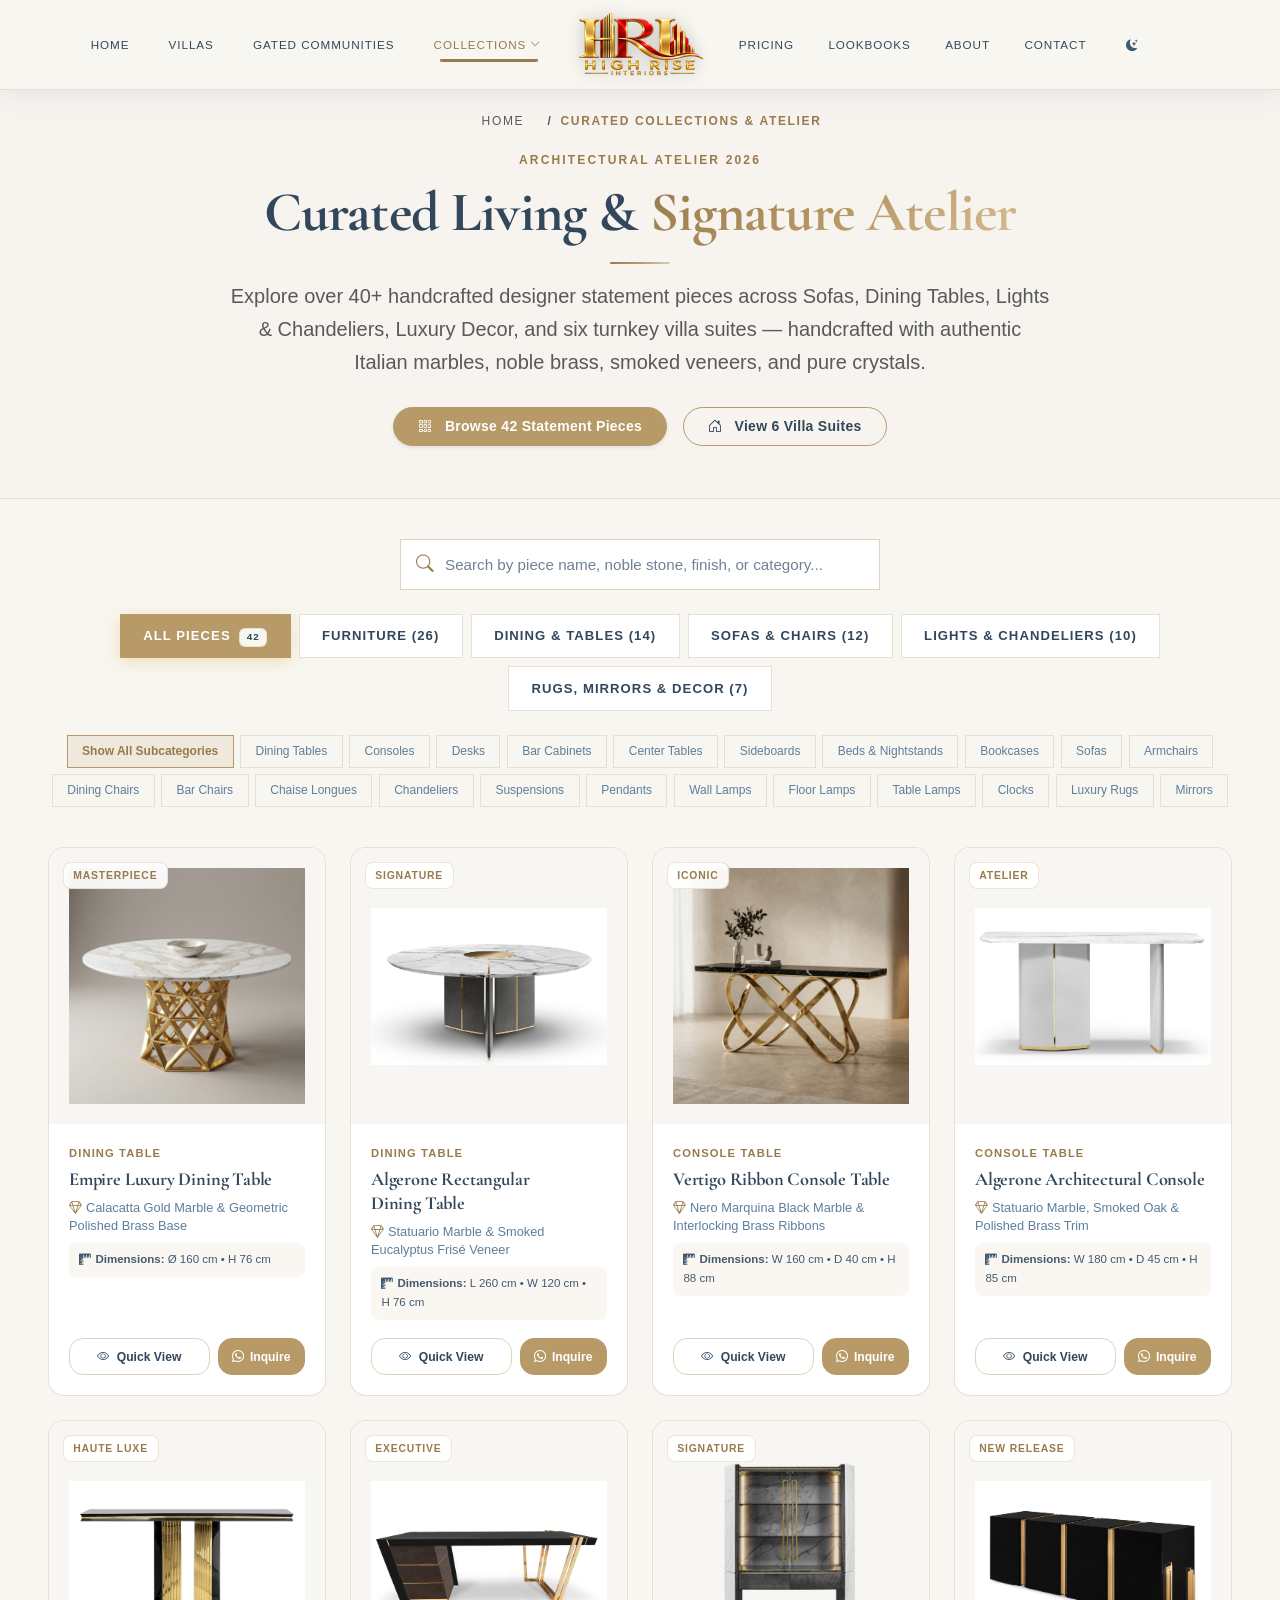
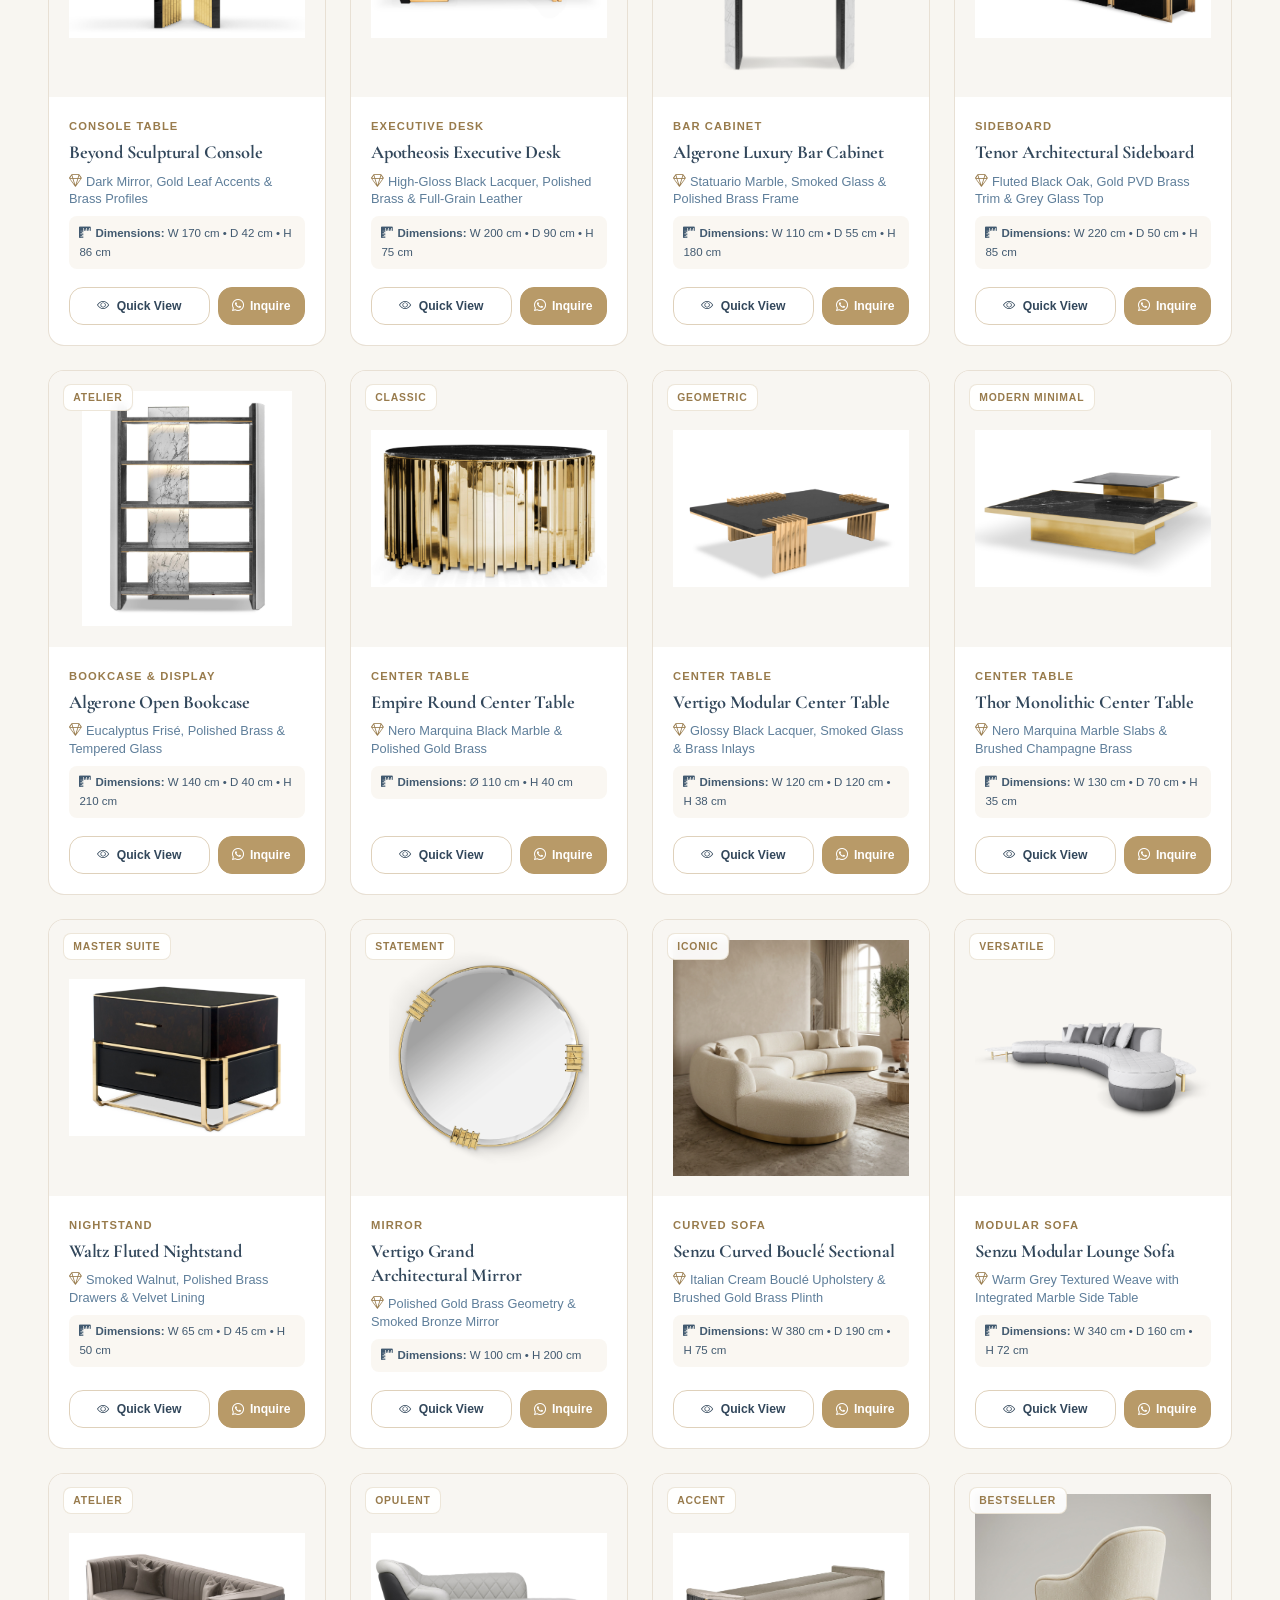
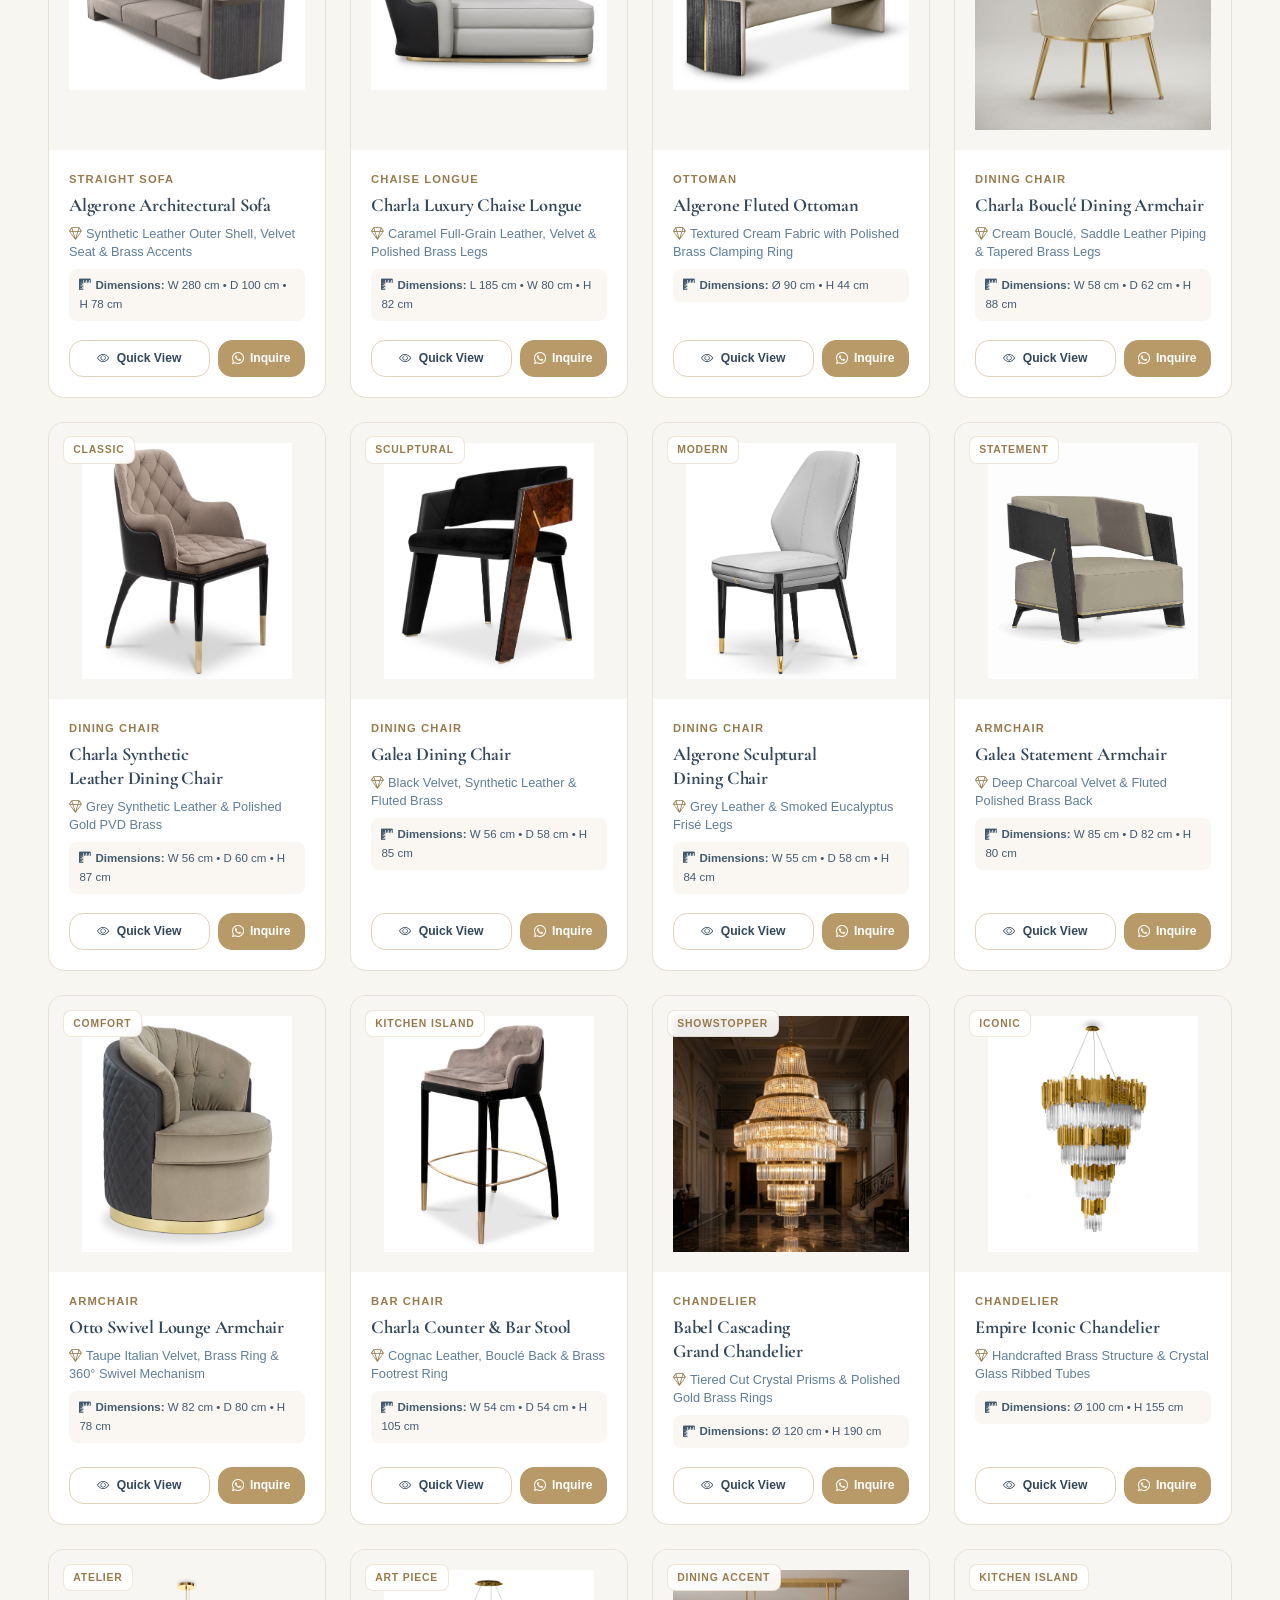
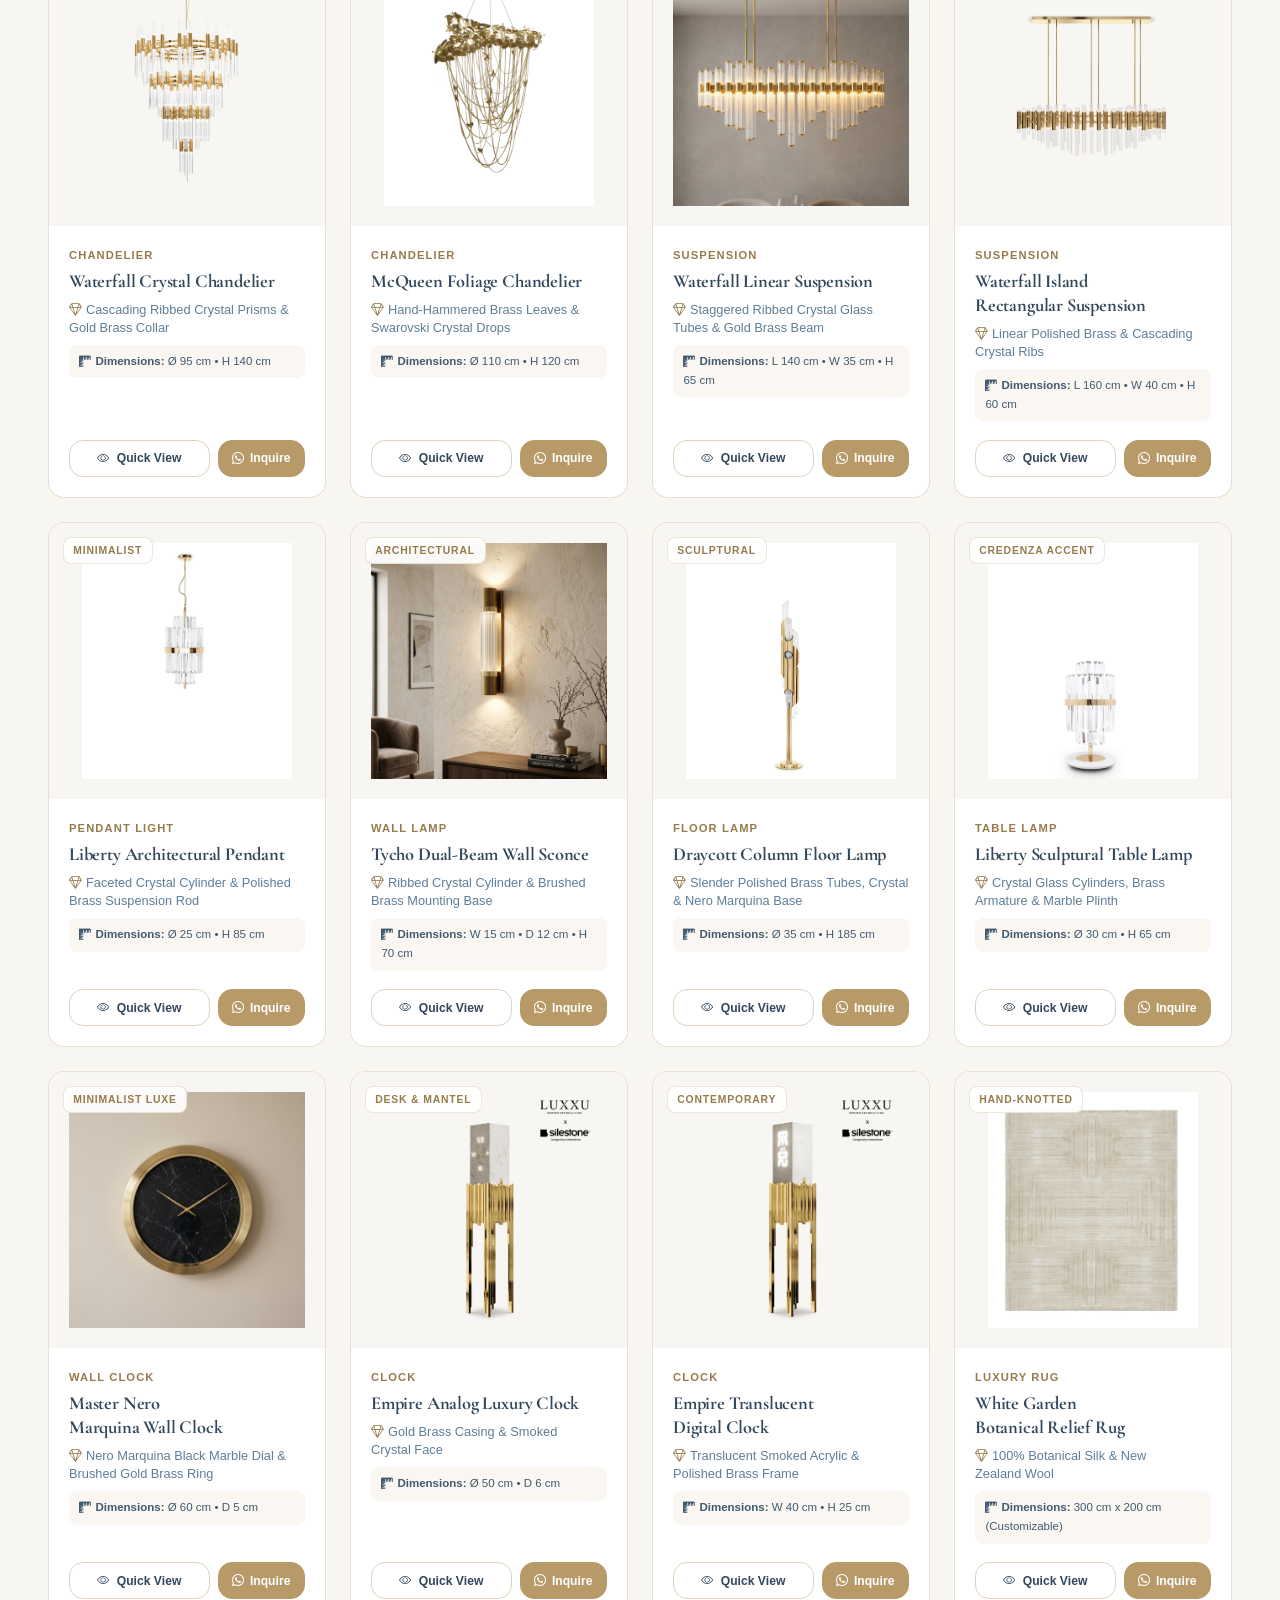
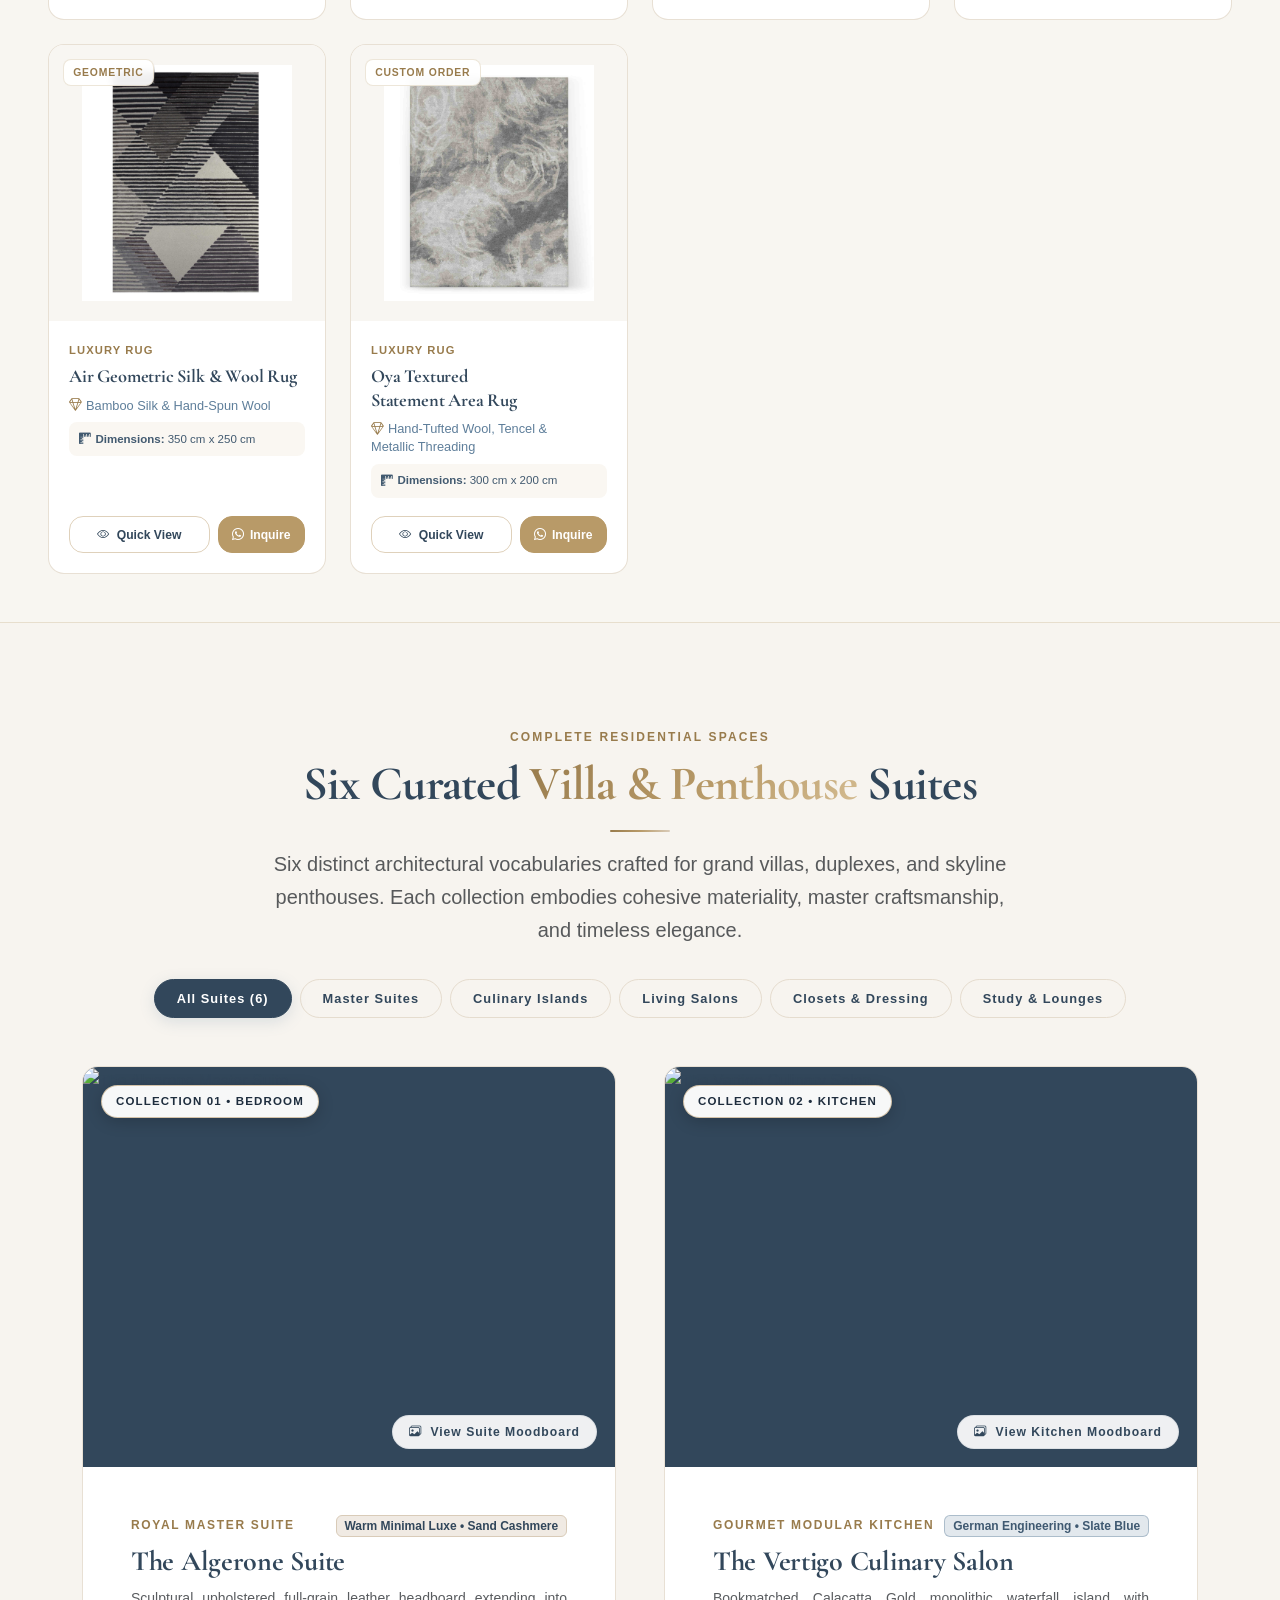
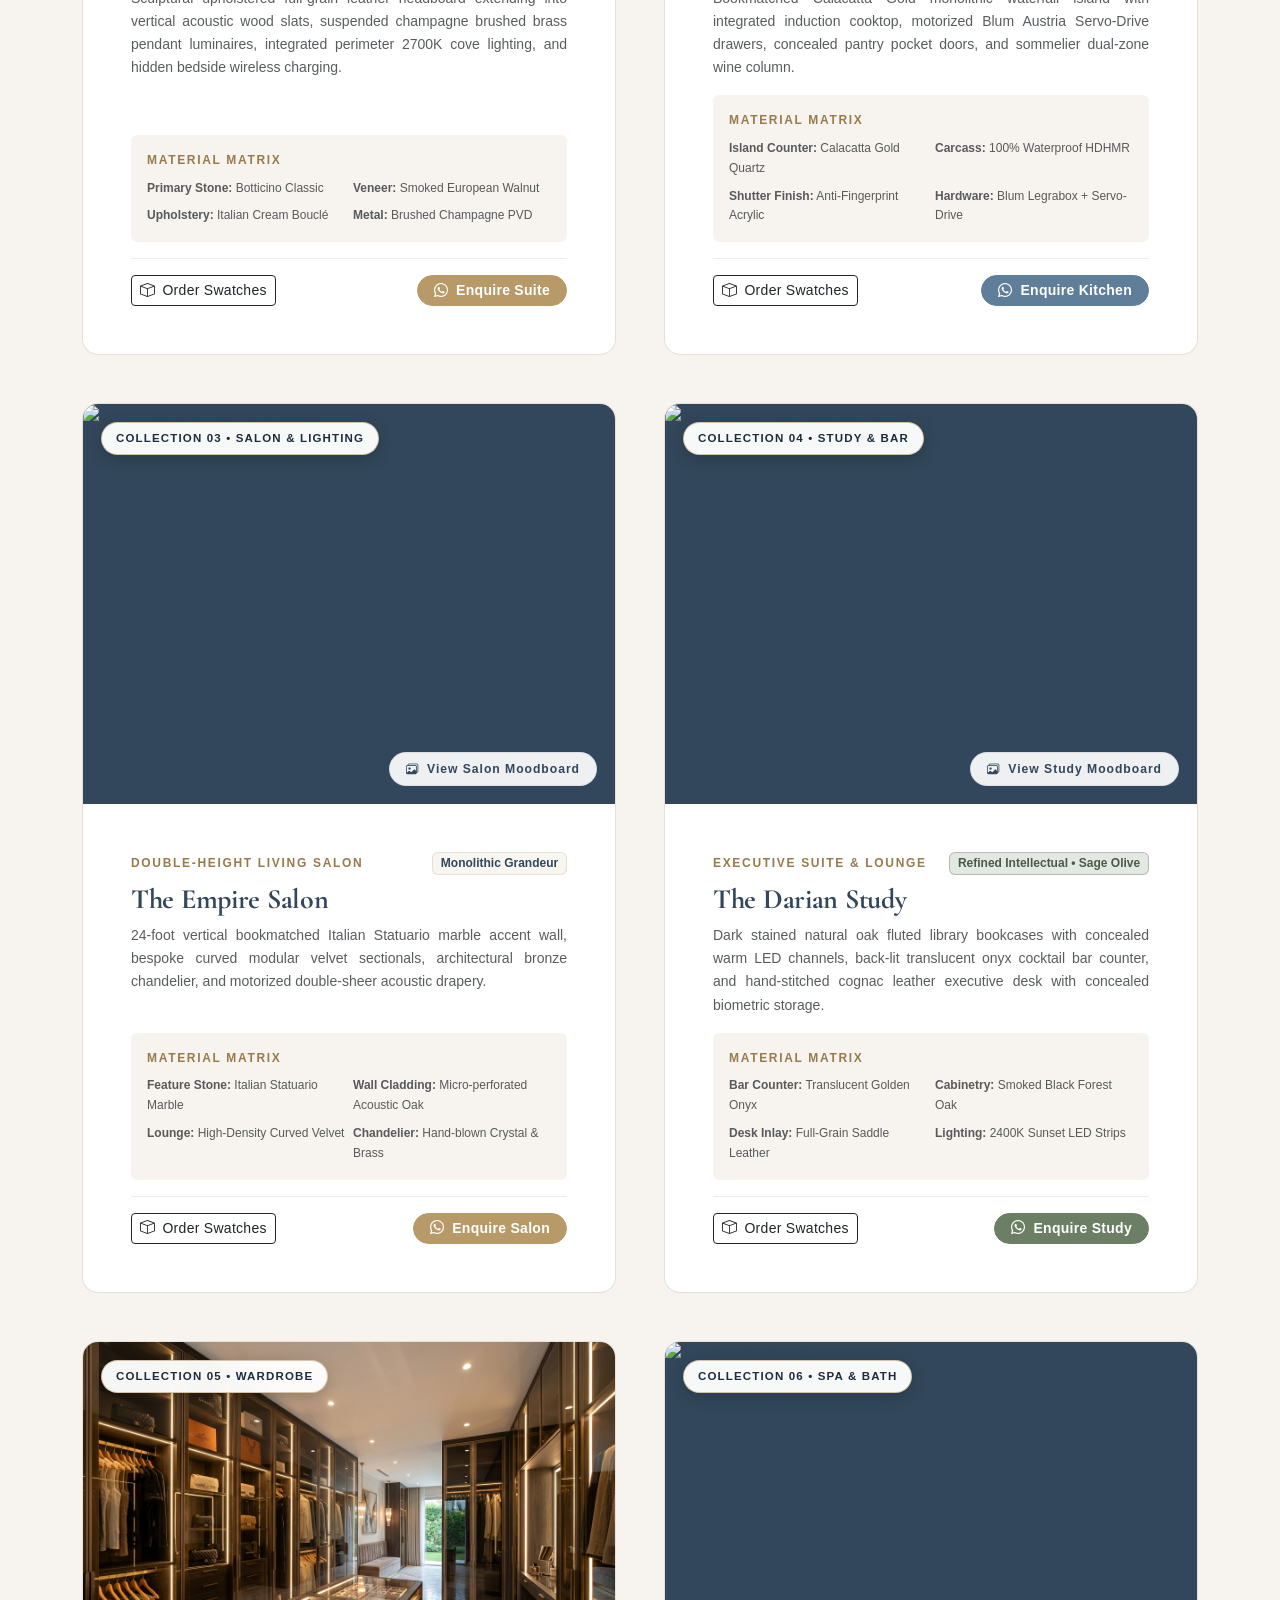
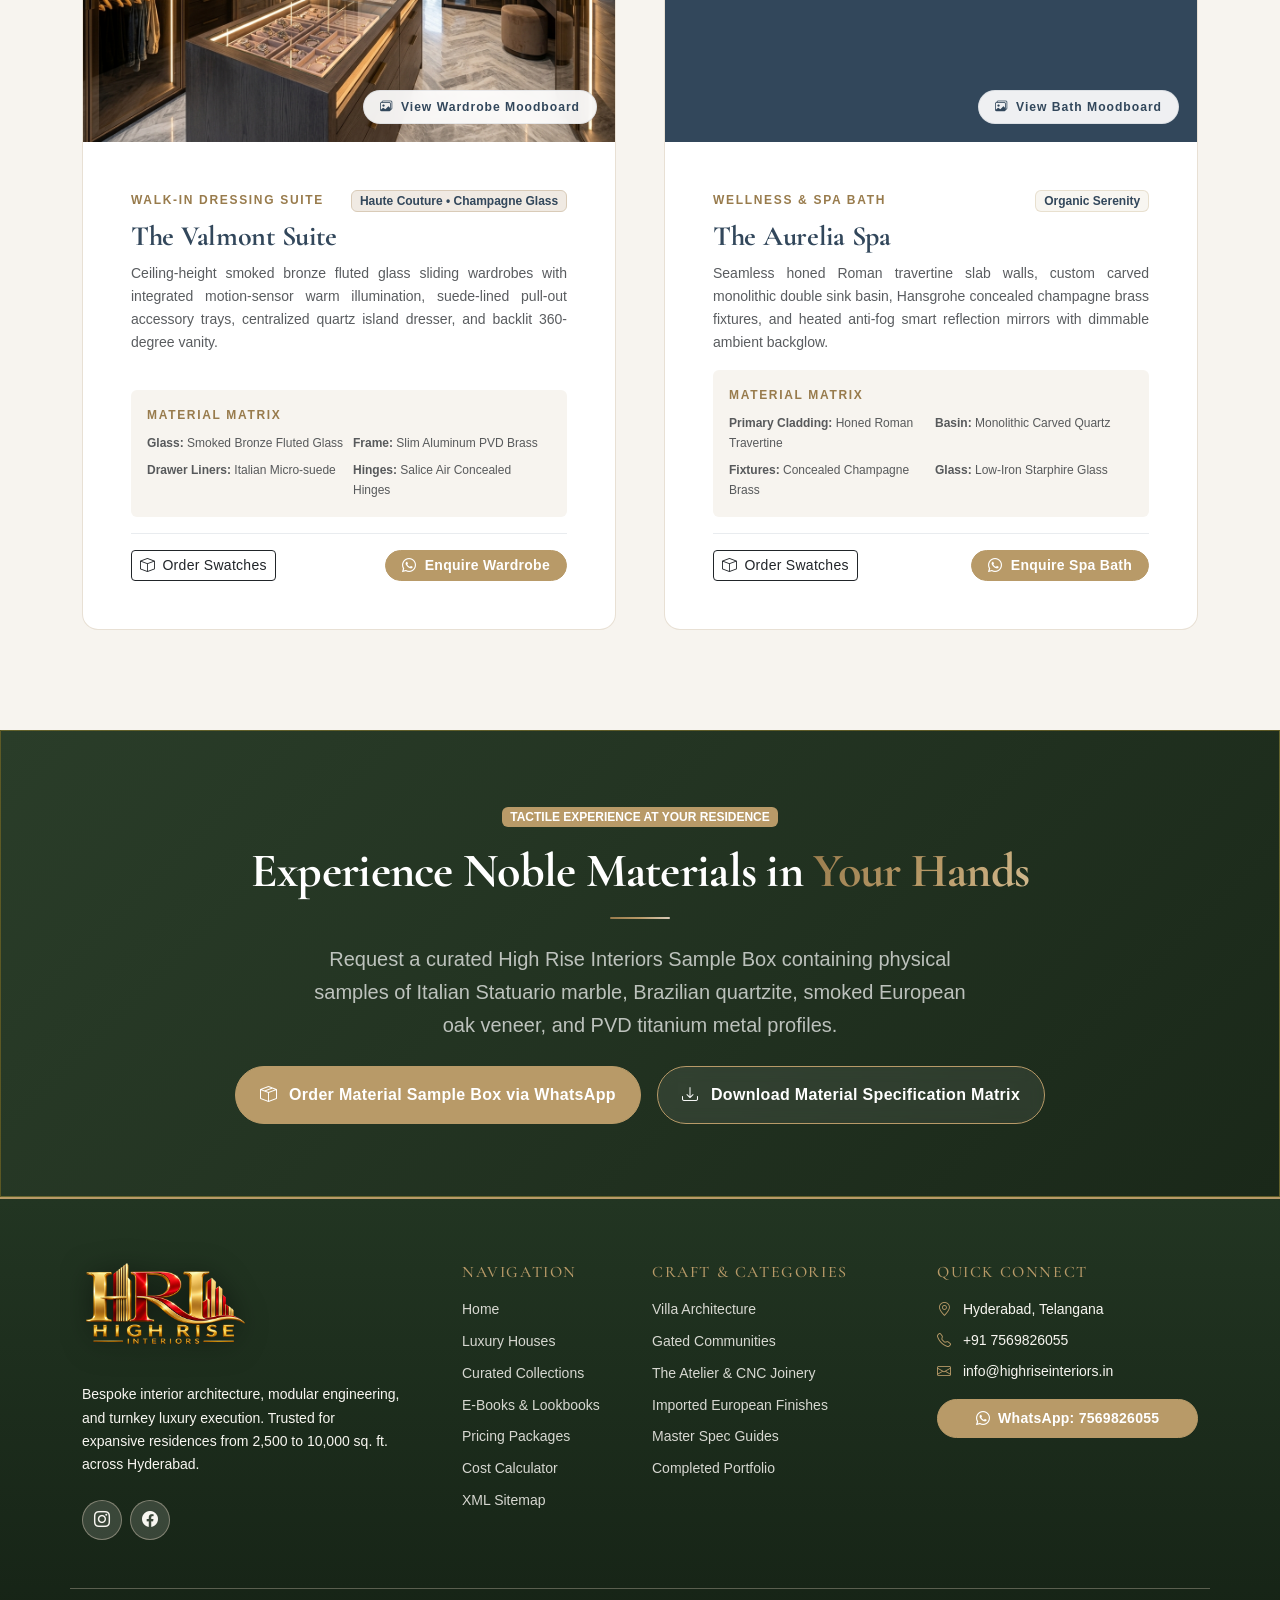
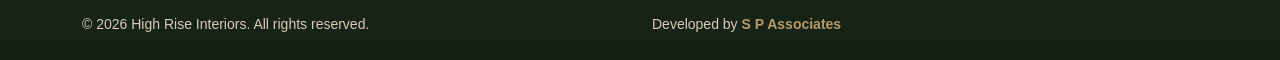
==== commit 7f2ae705: "Apply universal text-align justify to all card paragraphs and craftsmanship pillars" ====
--- a/collections.html
+++ b/collections.html
@@ -118,7 +118,7 @@
   <link rel="stylesheet" href="https://cdn.jsdelivr.net/npm/aos@2.3.4/dist/aos.css">
 
   <!-- Core Stylesheet -->
-  <link rel="stylesheet" href="css/style.css?v=3.3">
+  <link rel="stylesheet" href="css/style.css?v=3.6">
 
   <!-- Theme Initialization (Prevents flash of unstyled theme) -->
   <script>
--- a/css/style.css
+++ b/css/style.css
@@ -3072,13 +3072,60 @@
 }
 
 /* --- 20. TESTIMONIALS --- */
+.testimonials-swiper {
+  overflow: hidden;
+}
+
+.testimonials-swiper .swiper-wrapper {
+  display: flex !important;
+  align-items: stretch !important;
+}
+
+.testimonials-swiper .swiper-slide {
+  height: auto !important;
+  display: flex !important;
+  flex-direction: column !important;
+}
+
 .testimonial-card {
+  height: 100% !important;
+  display: flex !important;
+  flex-direction: column !important;
+  justify-content: space-between !important;
   transition: var(--transition-smooth);
+}
+
+.testimonial-card .testimonial-rating {
+  flex-shrink: 0;
+}
+
+.testimonial-card .testimonial-quote,
+.testimonial-quote {
+  flex-grow: 1 !important;
+  margin-bottom: 1.5rem !important;
+  text-align: justify !important;
+  text-justify: inter-word !important;
+  text-align-last: left !important;
+  line-height: 1.68 !important;
+}
+
+.text-justify {
+  text-align: justify !important;
+  text-justify: inter-word !important;
+  text-align-last: left !important;
+}
+
+.testimonial-author-block,
+.testimonial-card .border-top {
+  margin-top: auto !important;
+  flex-shrink: 0;
 }
 
 .client-avatar {
   width: 48px;
   height: 48px;
+  min-width: 48px;
+  flex-shrink: 0;
   border-radius: 50%;
   background: var(--bg-ivory);
   border: 2px solid var(--gold-accent);
@@ -3216,14 +3263,93 @@
 }
 
 
+.contact-info-item {
+  display: flex;
+  align-items: center;
+  padding: 0.95rem 1.15rem;
+  background: rgba(248, 246, 241, 0.65);
+  border: 1px solid rgba(184, 154, 104, 0.18);
+  border-radius: 14px;
+  margin-bottom: 0.9rem;
+  transition: all 0.25s cubic-bezier(0.16, 1, 0.3, 1);
+}
+
+.contact-info-item:hover {
+  background: #ffffff;
+  border-color: var(--gold-accent);
+  box-shadow: 0 6px 20px rgba(184, 154, 104, 0.12);
+  transform: translateY(-2px);
+}
+
 .contact-icon-box {
-  width: 44px;
-  height: 44px;
-  background: rgba(184, 154, 104, 0.1);
-  border-radius: var(--radius-md);
+  width: 48px;
+  height: 48px;
+  min-width: 48px;
+  flex-shrink: 0;
+  border-radius: 12px;
   display: flex;
   align-items: center;
   justify-content: center;
+  margin-right: 1.05rem;
+  transition: transform 0.25s ease;
+}
+
+.contact-info-item:hover .contact-icon-box {
+  transform: scale(1.06);
+}
+
+.contact-info-content {
+  flex: 1;
+  min-width: 0;
+}
+
+.contact-info-label {
+  font-size: 0.72rem;
+  letter-spacing: 0.06em;
+  text-transform: uppercase;
+  font-weight: 700;
+  color: var(--text-muted);
+  margin-bottom: 2px;
+  display: block;
+}
+
+.contact-info-value {
+  font-size: 1.05rem;
+  font-weight: 700;
+  color: var(--text-charcoal);
+  line-height: 1.3;
+  transition: color 0.2s ease;
+}
+
+.contact-info-item a.contact-info-value:hover,
+.contact-info-item a:hover {
+  color: var(--gold-dark) !important;
+}
+
+.contact-info-subtext {
+  font-size: 0.8rem;
+  line-height: 1.35;
+  margin-top: 3px;
+}
+
+[data-theme="dark"] .contact-info-item {
+  background: rgba(30, 45, 59, 0.45);
+  border-color: rgba(184, 154, 104, 0.2);
+}
+
+[data-theme="dark"] .contact-info-item:hover {
+  background: #1E2D3B;
+  border-color: var(--gold-accent);
+  box-shadow: 0 6px 20px rgba(0, 0, 0, 0.3);
+}
+
+[data-theme="dark"] .contact-info-value {
+  color: #F8F6F1;
+}
+
+[data-theme="dark"] .contact-info-item a.contact-info-value:hover,
+[data-theme="dark"] .contact-info-item a:hover {
+  color: var(--gold-accent) !important;
 }
 
 
@@ -3864,7 +3990,9 @@
     text-align: left !important;
   }
   .category-card p.text-muted {
-    text-align: left !important;
+    text-align: justify !important;
+    text-justify: inter-word !important;
+    text-align-last: left !important;
     font-size: 0.88rem !important;
     line-height: 1.6 !important;
     margin-bottom: 1.25rem !important;
@@ -4506,6 +4634,12 @@
   transition: transform 0.4s ease, border-color 0.4s ease, box-shadow 0.4s ease;
   display: flex;
   flex-direction: column;
+}
+
+.atelier-pillar-card p {
+  text-align: justify !important;
+  text-justify: inter-word !important;
+  text-align-last: left !important;
 }
 
 .atelier-pillar-card:hover {
@@ -5813,7 +5947,9 @@
     text-align: left !important;
   }
   .material-card p {
-    text-align: left !important;
+    text-align: justify !important;
+    text-justify: inter-word !important;
+    text-align-last: left !important;
     font-size: 0.86rem !important;
     line-height: 1.55 !important;
   }
@@ -5844,7 +5980,9 @@
     text-align: left !important;
   }
   .process-step-card p {
-    text-align: left !important;
+    text-align: justify !important;
+    text-justify: inter-word !important;
+    text-align-last: left !important;
     font-size: 0.86rem !important;
     line-height: 1.55 !important;
   }
@@ -5859,7 +5997,9 @@
     line-height: 1.3 !important;
   }
   .atelier-pillar-card p {
-    text-align: left !important;
+    text-align: justify !important;
+    text-justify: inter-word !important;
+    text-align-last: left !important;
     font-size: 0.86rem !important;
     line-height: 1.55 !important;
   }
@@ -5869,7 +6009,9 @@
     text-align: left !important;
   }
   .testimonial-quote {
-    text-align: left !important;
+    text-align: justify !important;
+    text-justify: inter-word;
+    text-align-last: left;
     font-size: 0.9rem !important;
     line-height: 1.6 !important;
   }
@@ -6031,16 +6173,21 @@
 #about .section-badge,
 #about .section-title,
 #about .gold-divider,
-#about p,
-#about .lead,
 #editorial .section-badge,
 #editorial .section-title,
-#editorial .gold-divider,
-#editorial p,
-#editorial .lead {
+#editorial .gold-divider {
   text-align: left !important;
   margin-left: 0 !important;
   margin-right: auto !important;
+}
+
+#about p,
+#about .lead,
+#editorial p,
+#editorial .lead {
+  text-align: justify !important;
+  text-justify: inter-word !important;
+  text-align-last: left !important;
 }
 
 /* --- 4. Flawless Card Body Alignment (All Categories, Rooms, Estates, Materials) --- */
@@ -6059,24 +6206,50 @@
   text-align: left !important;
 }
 
+/* Card Headings & Titles: Clean Left-Aligned */
 .category-card h3,
-.category-card p,
 .luxxu-room-card h3,
-.luxxu-room-card p,
 .luxury-house-card h2,
-.luxury-house-card p,
+.luxury-house-card h3,
 .material-card h3,
-.material-card p,
 .process-step-card h3,
-.process-step-card p,
 .atelier-pillar-card h3,
-.atelier-pillar-card p,
+.service-pillar-card h3,
 .product-card-body .product-title,
 .product-card-body .product-materials,
 .product-card-body .product-meta-specs,
 .catalogue-item-card h2,
-.catalogue-item-card p {
+.catalogue-item-card h3 {
   text-align: left !important;
+}
+
+/* All Card Paragraphs & Descriptions: Flawless Justified Alignment */
+.category-card p,
+.luxxu-room-card p,
+.luxury-house-card p,
+.material-card p,
+.process-step-card p,
+.atelier-pillar-card p,
+.service-pillar-card p,
+.service-feature-card p,
+.catalogue-item-card p,
+.testimonial-card p,
+.testimonial-quote,
+.product-card-body p,
+.pricing-header p.small,
+.pricing-card p,
+.accordion-body,
+.accordion-body p,
+.stat-card p,
+.card-body p,
+.editorial-narrative p,
+.service-hero-content p,
+.modal-body p {
+  text-align: justify !important;
+  text-justify: inter-word !important;
+  text-align-last: left !important;
+  -webkit-hyphens: auto;
+  hyphens: auto;
 }
 
 /* Feature Lists strict left-align with pin-drop bullet points */
@@ -6195,8 +6368,10 @@
 
 /* --- 7. Testimonials & Accordion FAQ --- */
 .testimonial-card .testimonial-quote {
-  text-align: left !important;
-  line-height: 1.65 !important;
+  text-align: justify !important;
+  text-justify: inter-word;
+  text-align-last: left;
+  line-height: 1.68 !important;
 }
 
 .testimonial-card .testimonial-author,
@@ -6211,8 +6386,11 @@
   justify-content: space-between !important;
 }
 
-.accordion-body {
-  text-align: left !important;
+.accordion-body,
+.accordion-body p {
+  text-align: justify !important;
+  text-justify: inter-word !important;
+  text-align-last: left !important;
   line-height: 1.65 !important;
 }
 
